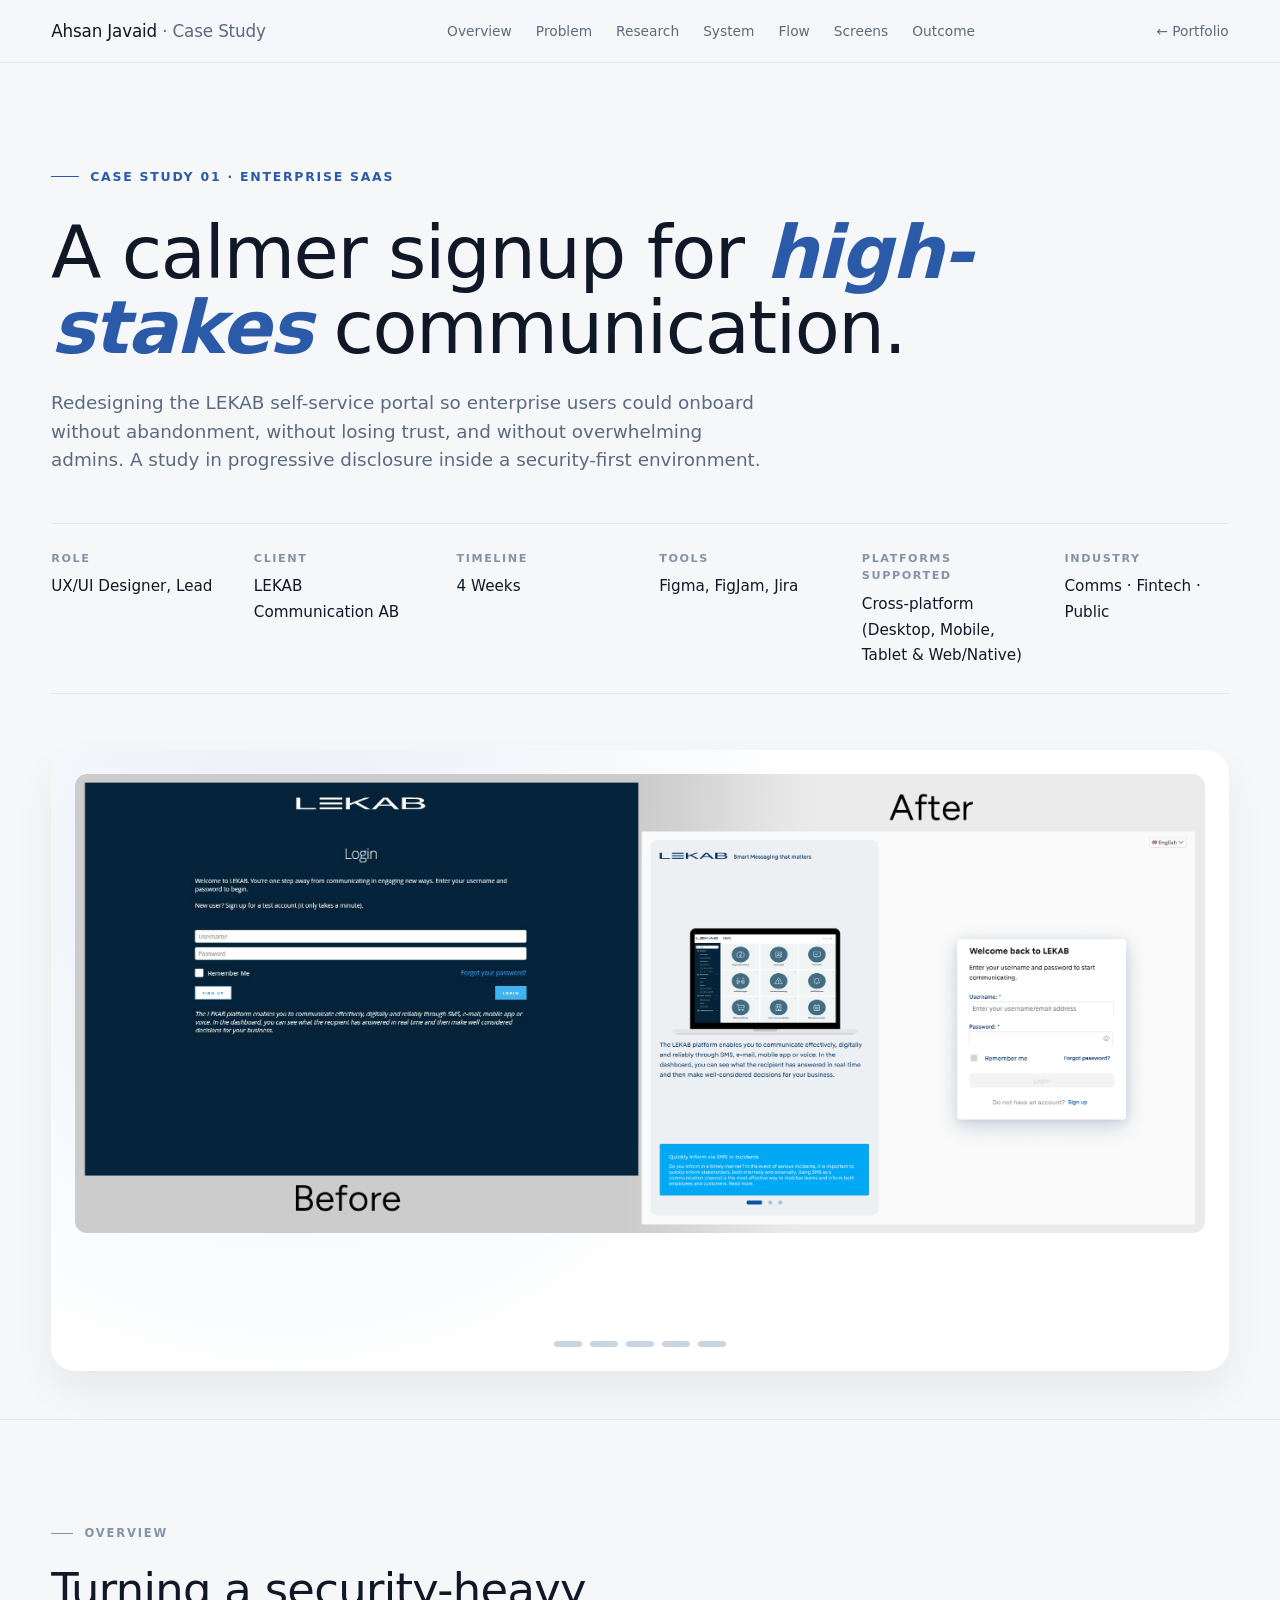
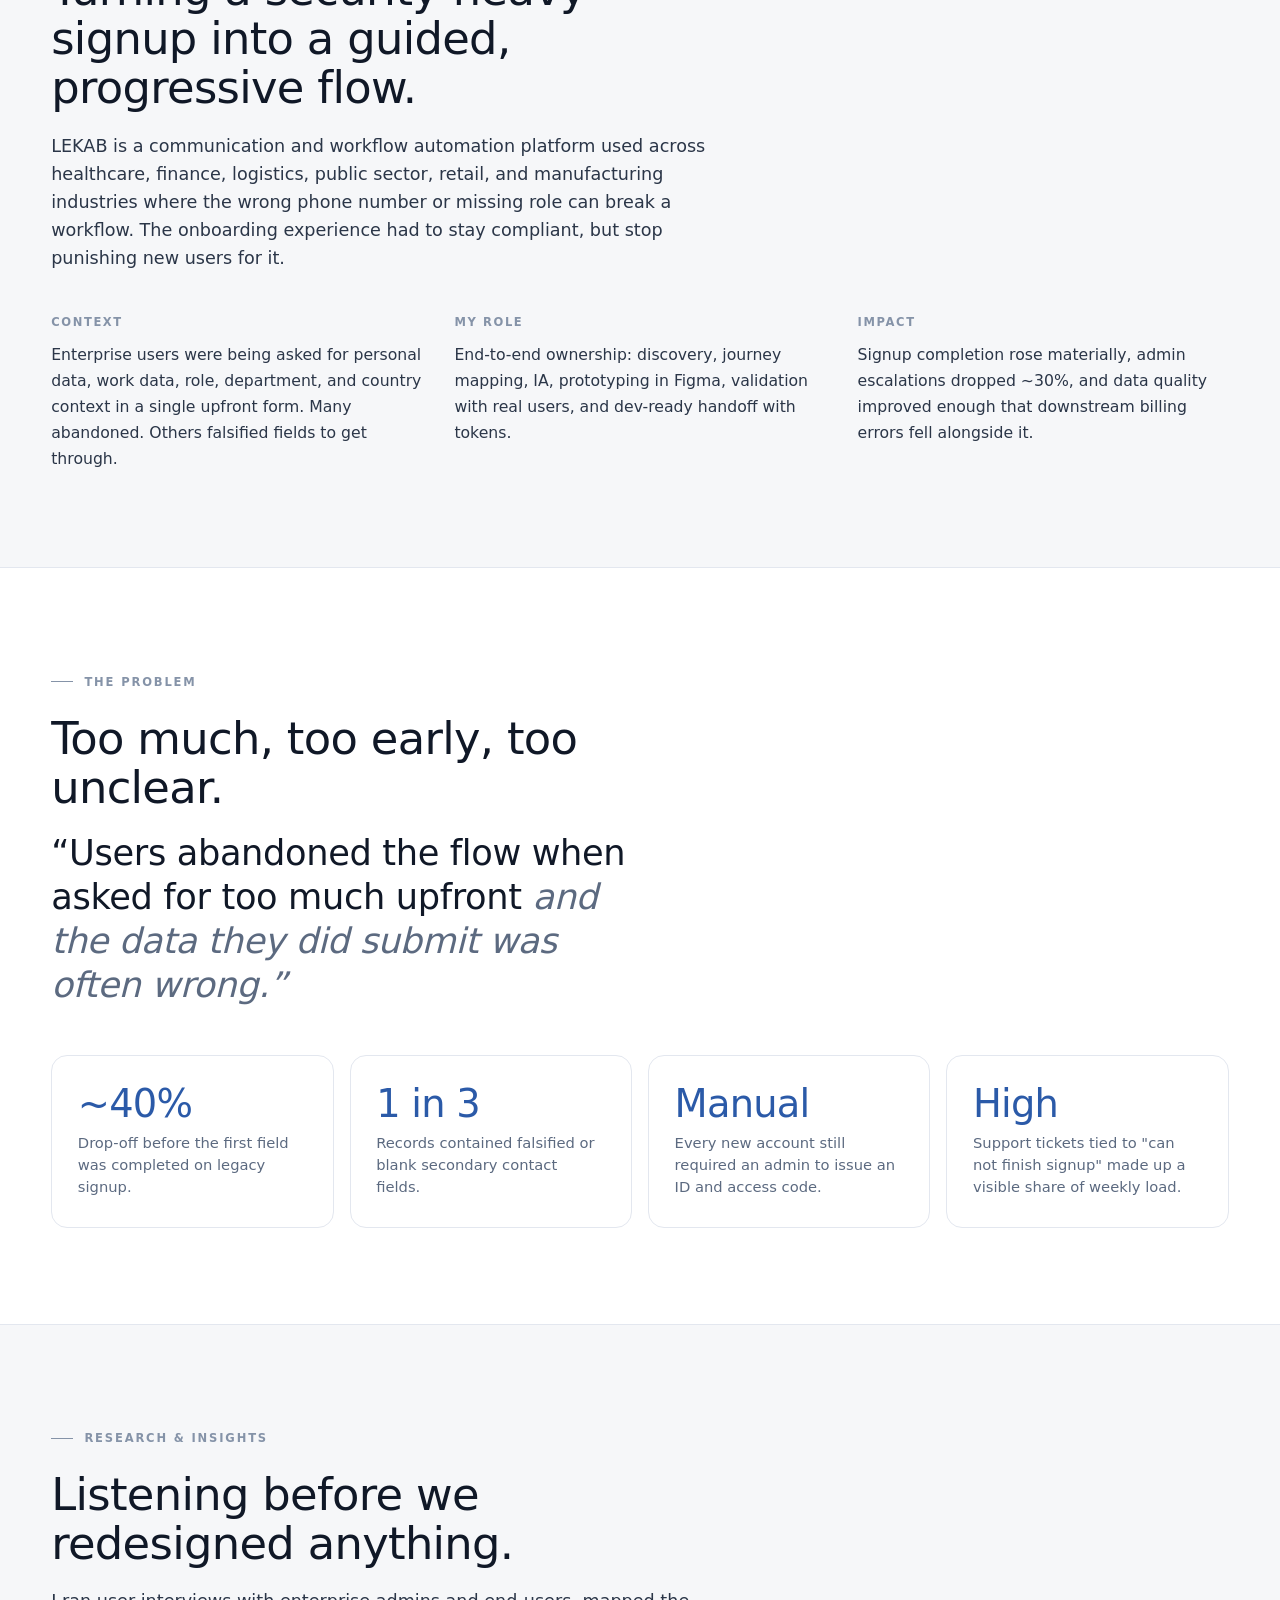
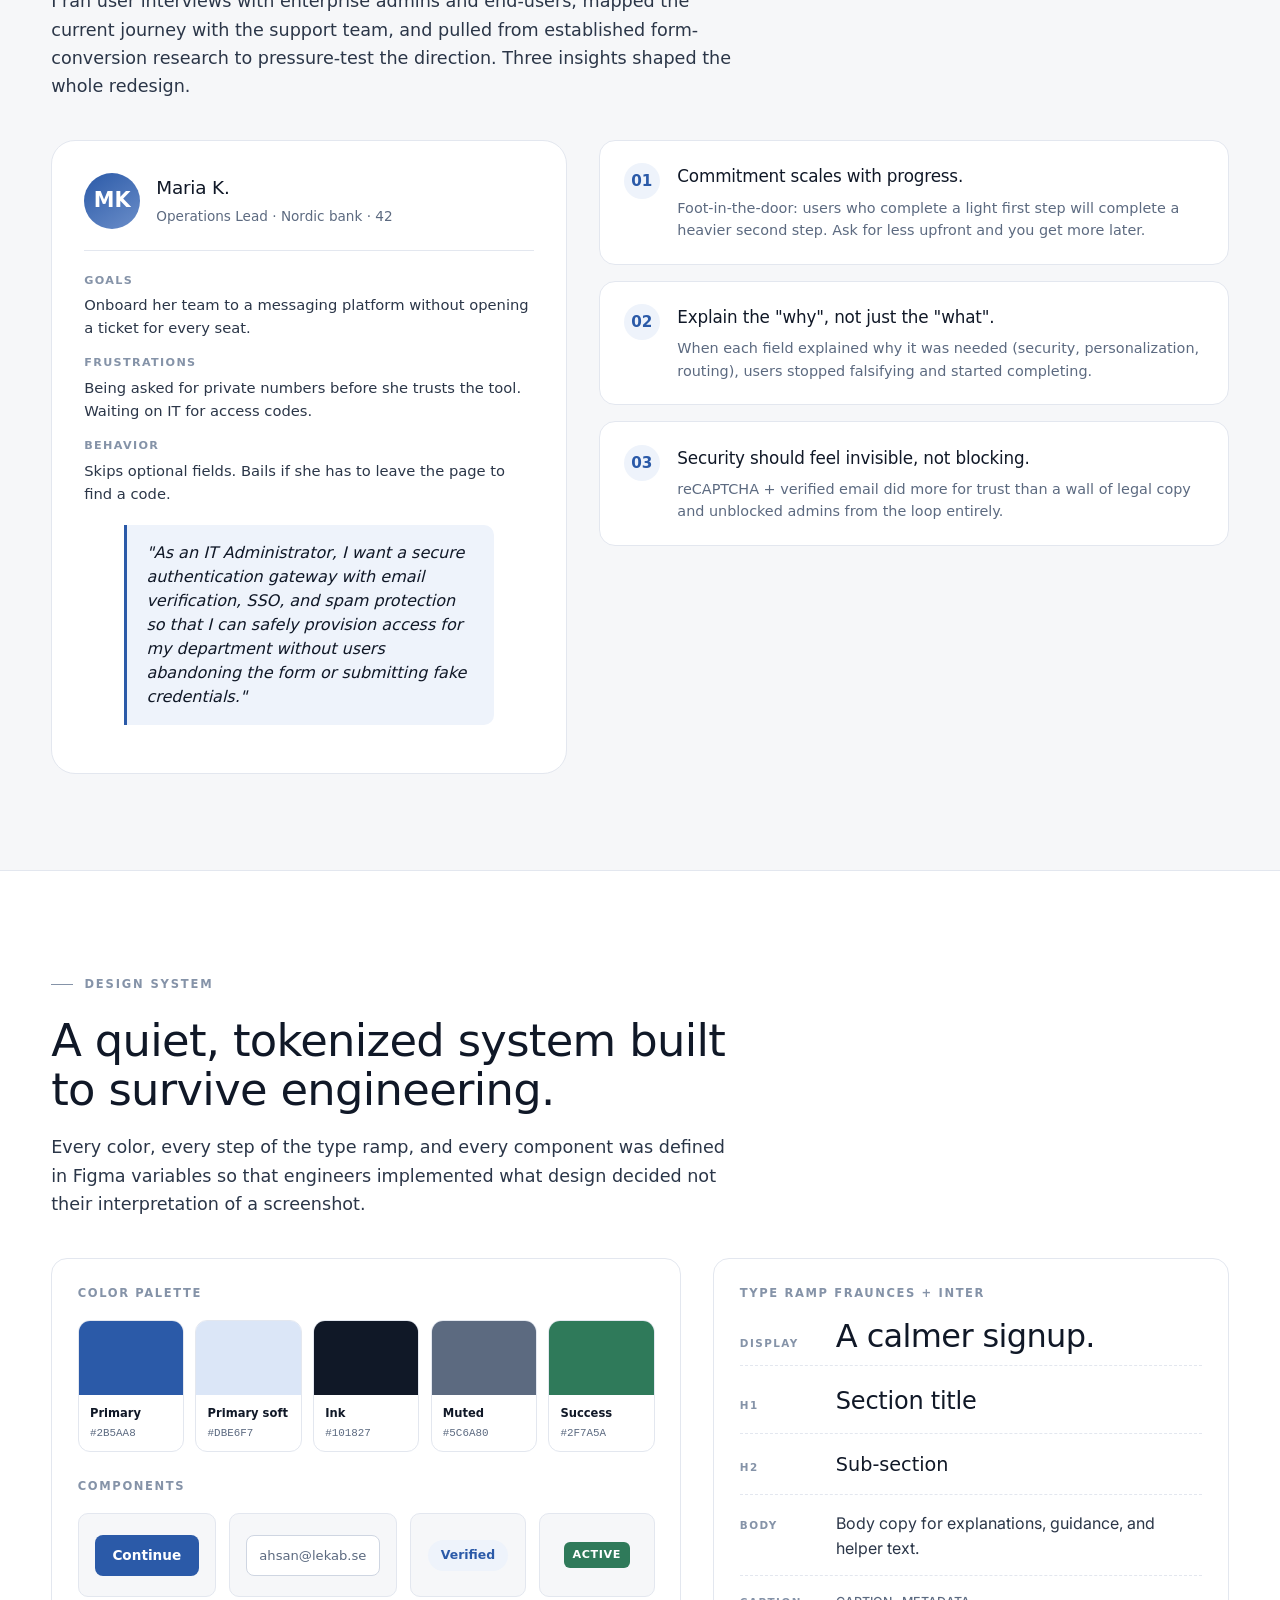
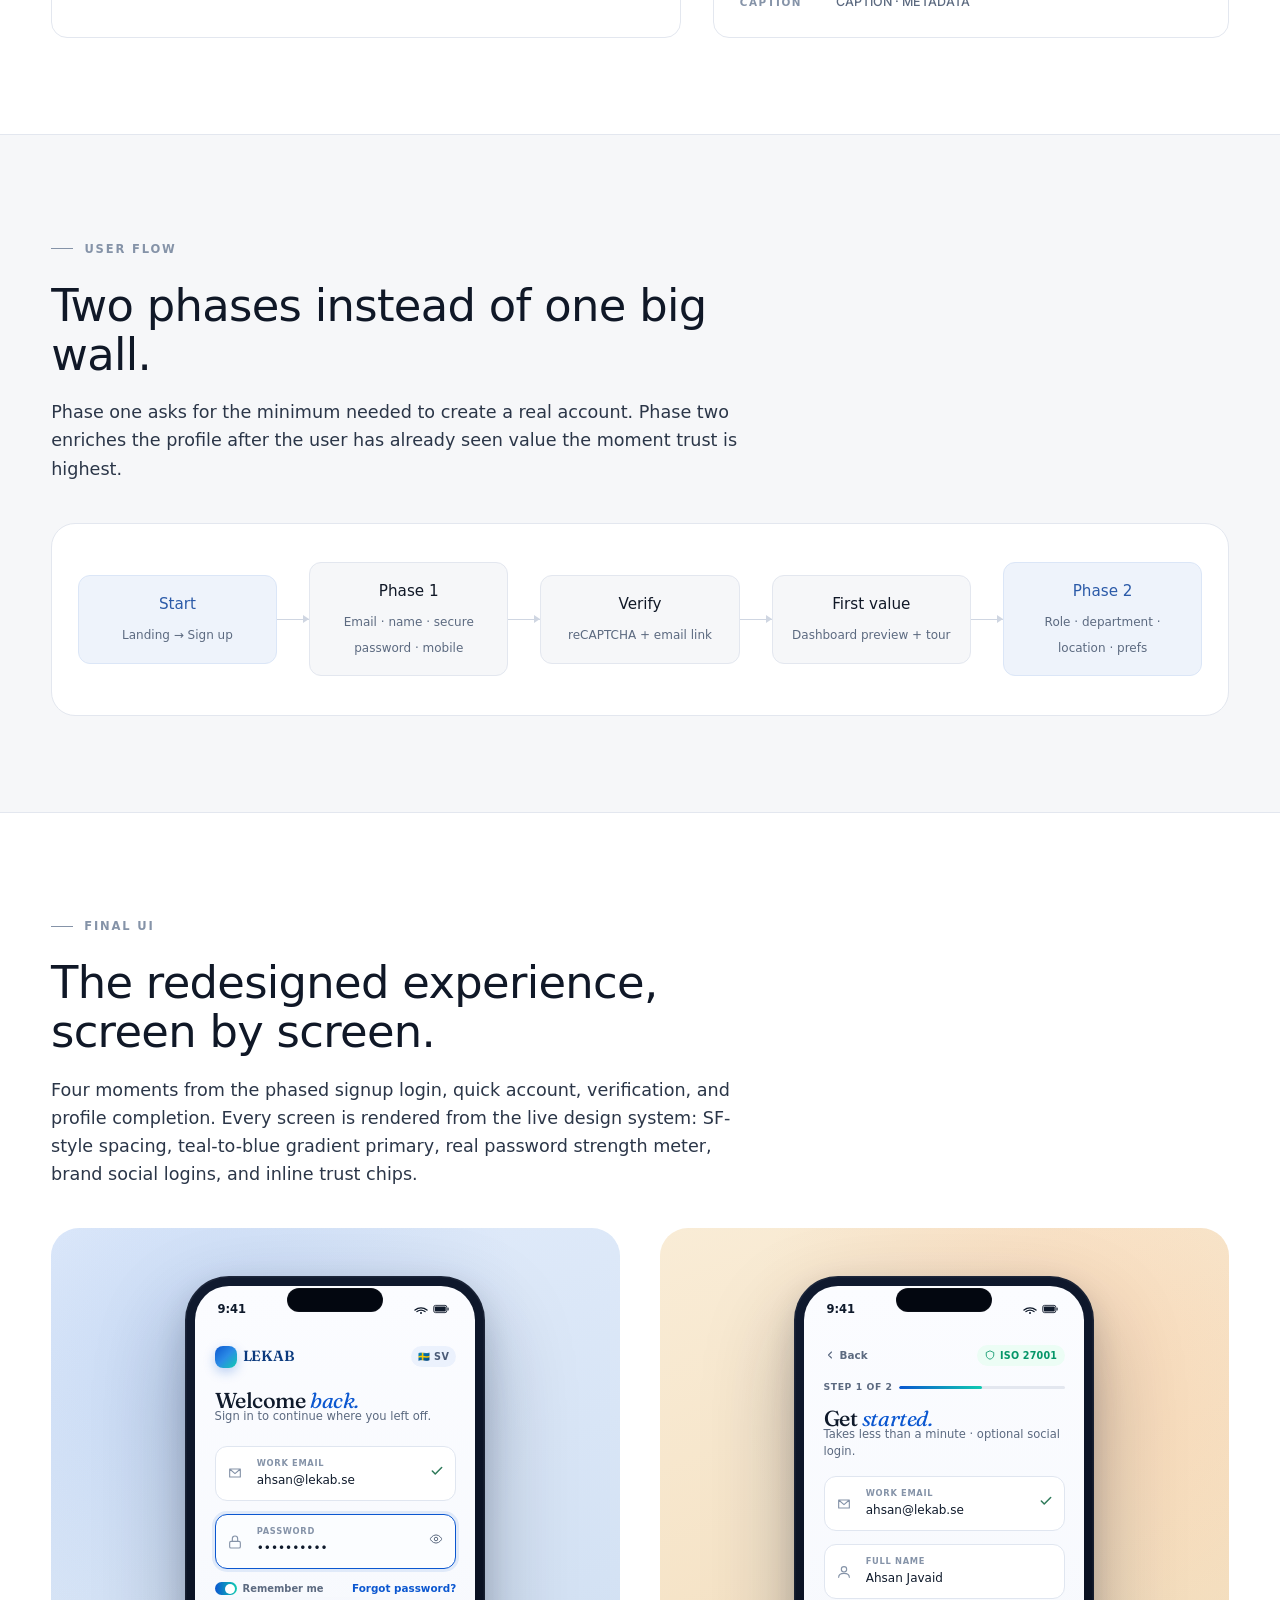
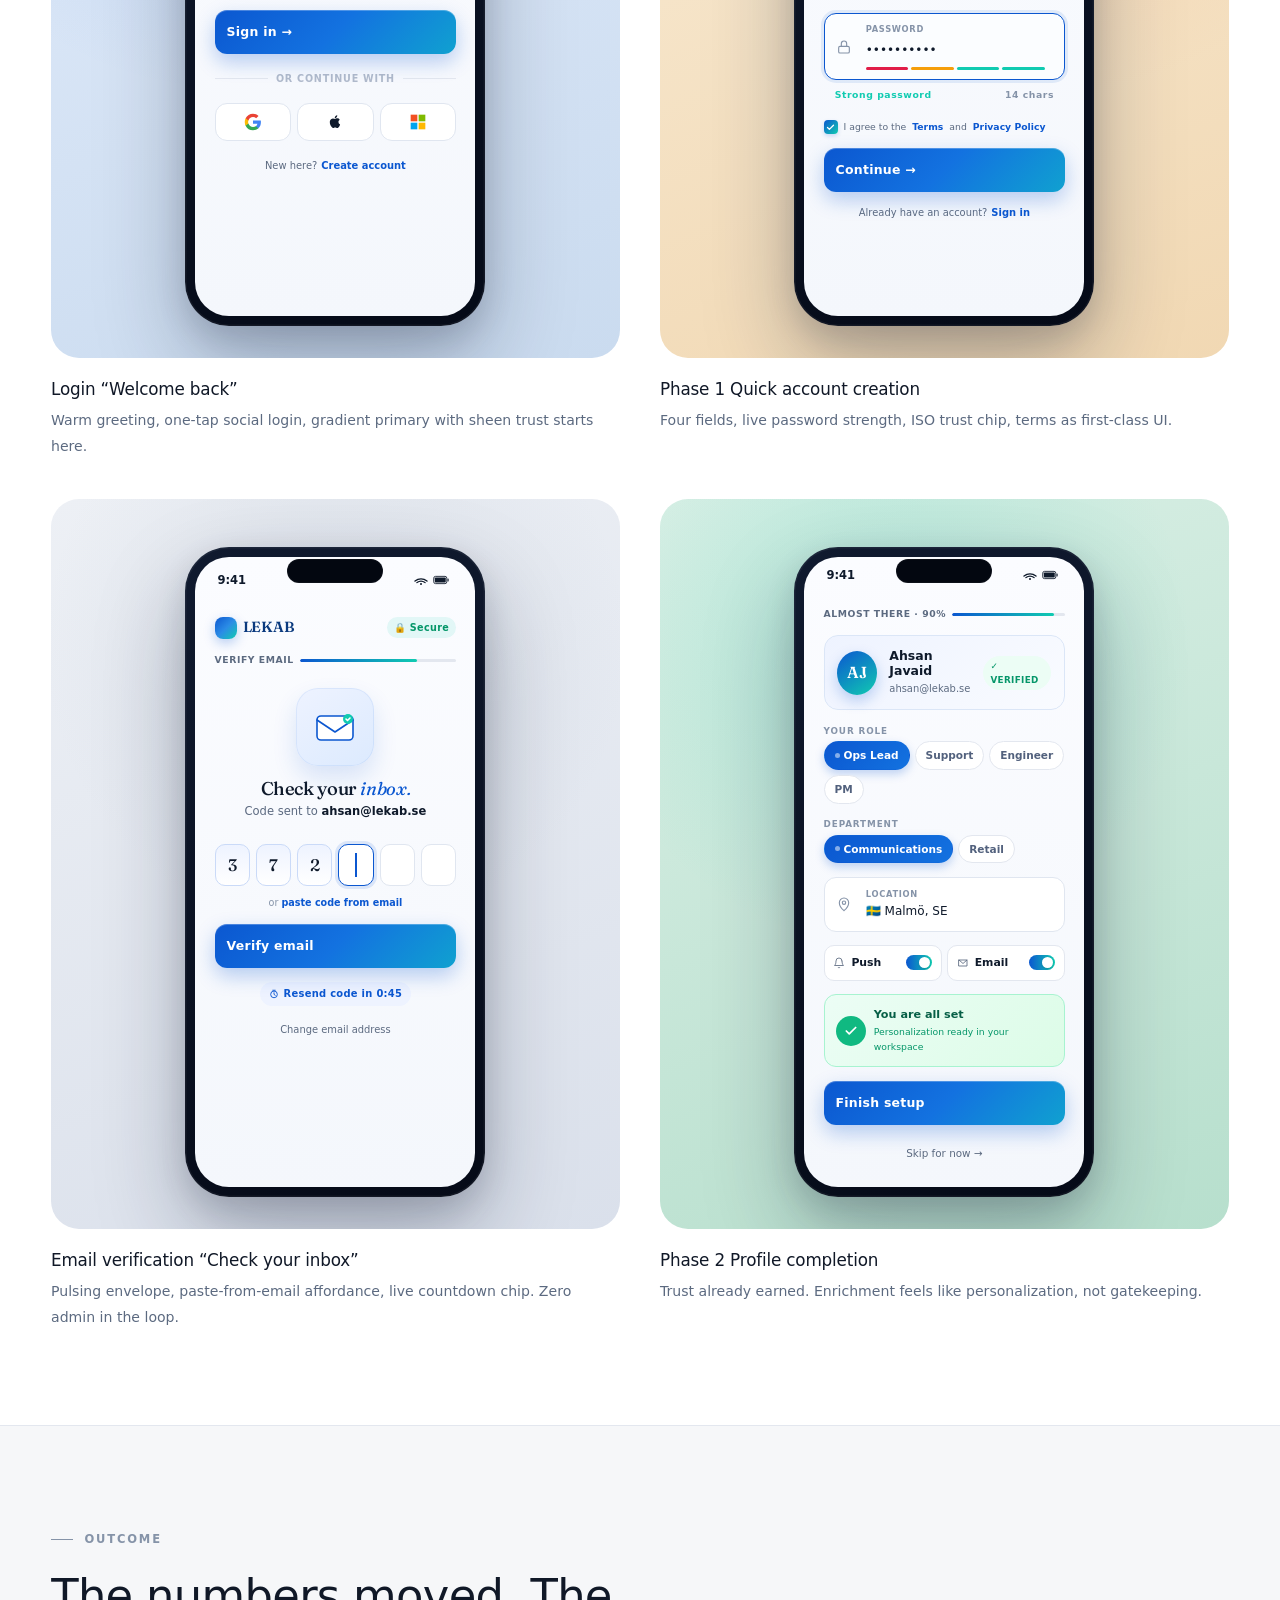
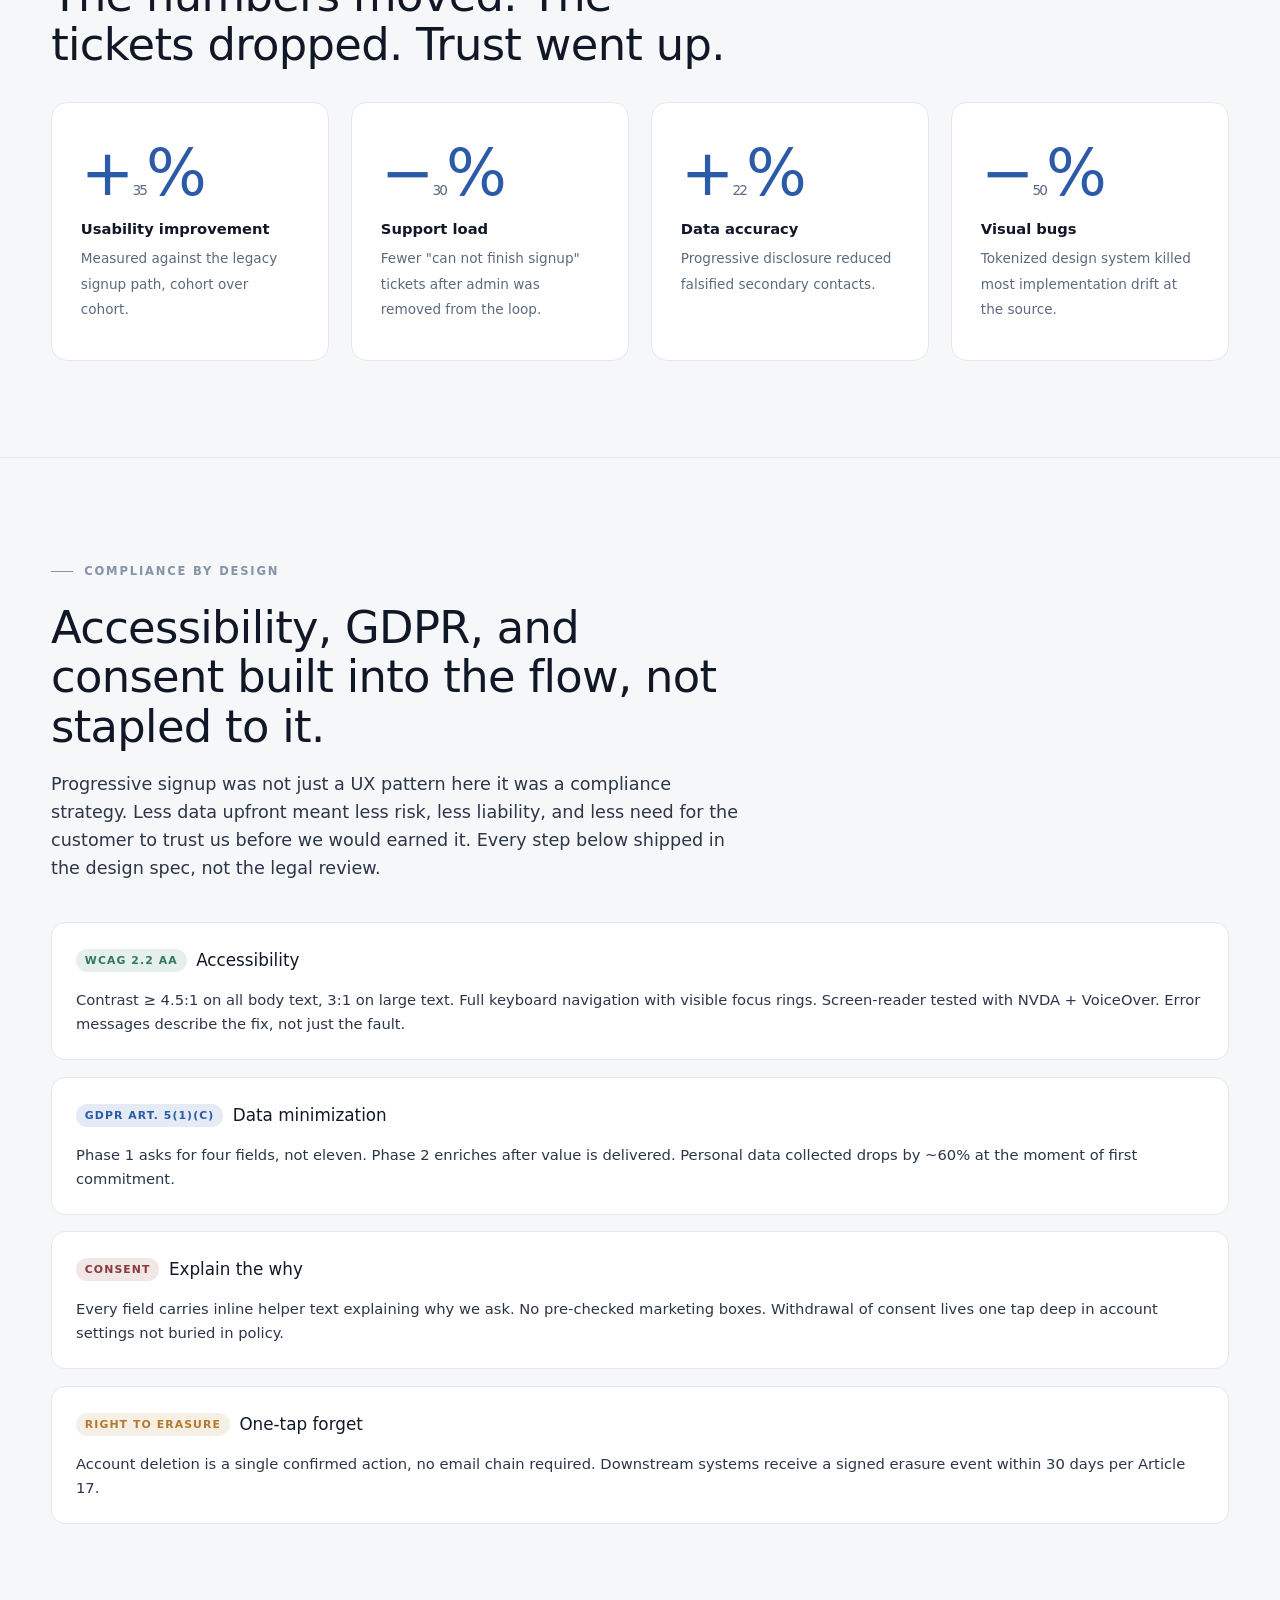
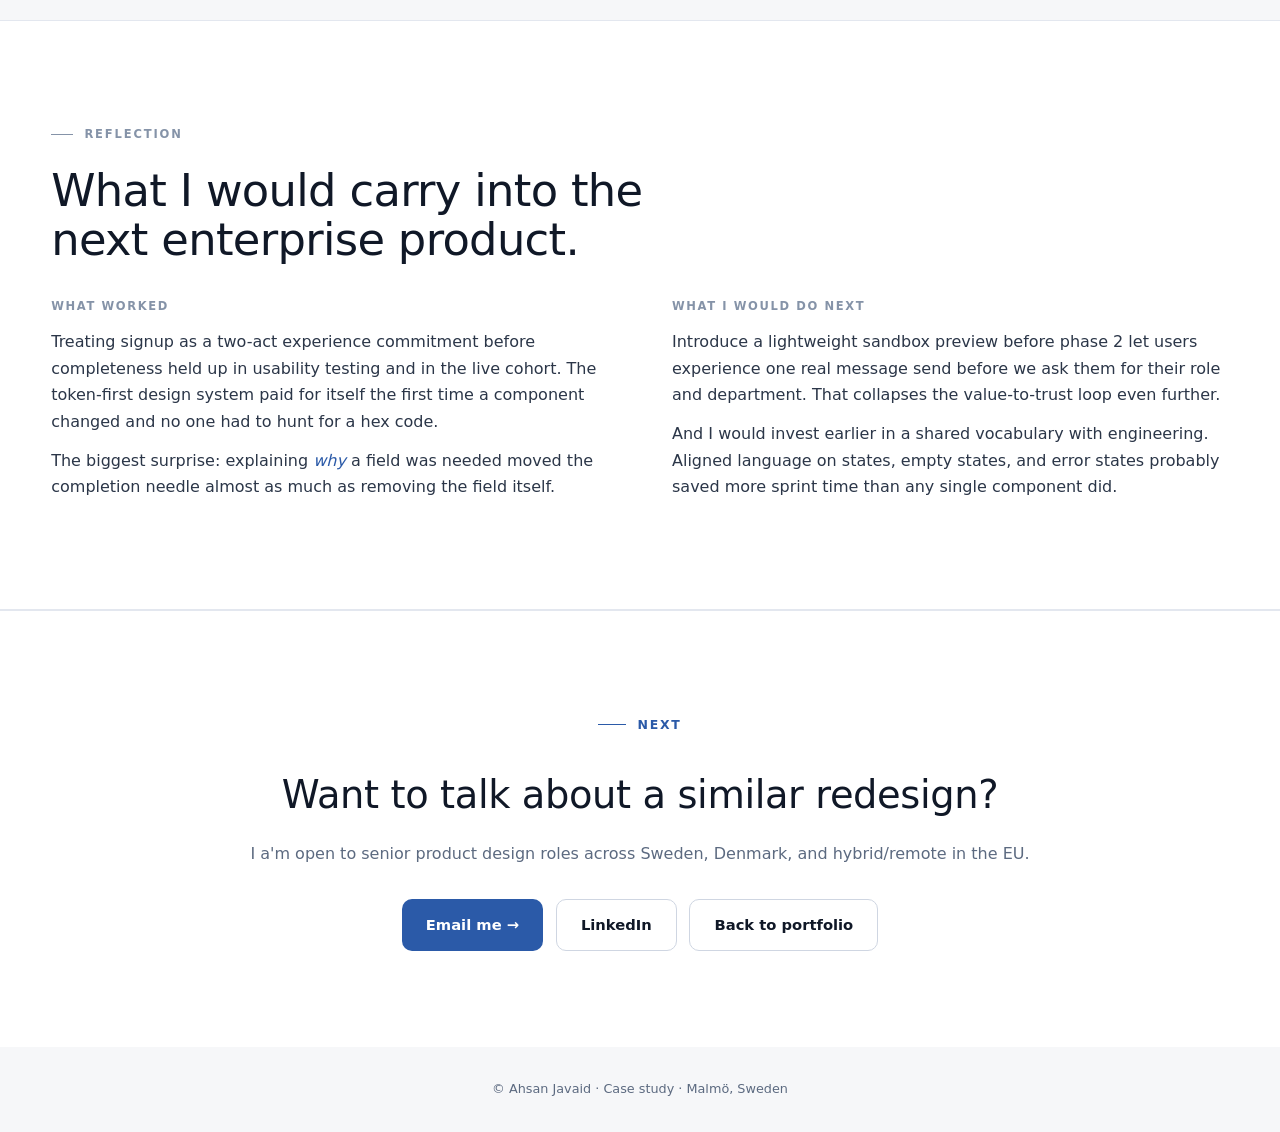
==== case-study-lekab.html @ 42ec9585 "Update case-study-lekab.html" ====
<!DOCTYPE html>
<html lang="en">
<head>
  <meta charset="UTF-8" />
  <meta name="viewport" content="width=device-width, initial-scale=1.0" />
  <title>LEKAB A calmer signup for high-stakes communication | Ahsan Javaid</title>
  <meta name="description" content="UX/UI case study: redesigning the LEKAB self-service portal signup for accuracy, trust, and reduced abandonment." />
  <link rel="preconnect" href="https://fonts.googleapis.com" />
  <link rel="preconnect" href="https://fonts.gstatic.com" crossorigin />
  <link href="https://fonts.googleapis.com/css2?family=Fraunces:opsz,wght@9..144,400;9..144,500;9..144,600;9..144,700&family=Inter:wght@400;500;600;700&display=swap" rel="stylesheet" />
  <link rel="stylesheet" href="case-study.css" />
  <link rel="stylesheet" href="enhancements.css" />
  <style>
    /* ========================================================================
       LEKAB case study · Beauty-mockup design system
       Rich in-phone UI components used only by the "Final UI" section.
       ======================================================================== */

    /* Enlarge the phone frame for these premium screens */
    .screens-grid .phone {
      width: 300px;
      aspect-ratio: 9 / 19.5;
      background: linear-gradient(160deg, #101a2f, #050a17);
      border-radius: 44px;
      padding: 10px;
      box-shadow:
        0 40px 90px rgba(11, 21, 45, 0.28),
        0 12px 30px rgba(11, 21, 45, 0.14),
        inset 0 0 0 1.5px rgba(255,255,255,0.05);
    }
    .screens-grid .phone::before {
      content: "";
      position: absolute; top: 12px; left: 50%; transform: translateX(-50%);
      width: 96px; height: 24px; background: #030710; border-radius: 14px;
      z-index: 2;
      box-shadow: inset 0 0 0 1px rgba(255,255,255,0.04);
    }
    .screens-grid .phone-screen {
      border-radius: 34px;
      background: linear-gradient(180deg, #fbfcff 0%, #f4f7fc 100%);
      display: flex; flex-direction: column;
      overflow: hidden;
    }
    .screens-grid .status-bar {
      height: 46px;
      padding: 0 26px 0 22px;
      font-size: 0.72rem;
      font-weight: 700;
      color: #0f1a2b;
    }
    .screens-grid .status-bar .rside {
      display: inline-flex; align-items: center; gap: 5px;
      font-size: 0.68rem;
    }
    .rside svg { display: block; }

    /* Body layout */
    .mock {
      padding: 0.8rem 1.2rem 1.2rem;
      flex: 1;
      display: flex; flex-direction: column;
      gap: 0.85rem;
    }
    .mock .top-brand {
      display: flex; align-items: center; justify-content: space-between;
    }
    .mock .logo {
      font-family: "Fraunces", serif;
      font-weight: 600;
      font-size: 0.92rem;
      letter-spacing: -0.01em;
      color: #0b3a7e;
      display: inline-flex; align-items: center; gap: 6px;
    }
    .mock .logo::before {
      content: "";
      width: 22px; height: 22px;
      border-radius: 8px;
      background: linear-gradient(135deg, #0b57d0 0%, #2b8ce6 50%, #10cbb1 100%);
      box-shadow: 0 4px 12px rgba(11, 87, 208, 0.28);
    }
    .mock .lang-chip {
      font-size: 0.6rem;
      color: #4a5a76;
      padding: 3px 7px;
      border-radius: 999px;
      background: rgba(11, 87, 208, 0.06);
      font-weight: 600;
      letter-spacing: 0.04em;
    }

    /* Greeting */
    .mock .greeting {
      font-family: "Fraunces", serif;
      font-weight: 500;
      font-size: 1.35rem;
      letter-spacing: -0.02em;
      line-height: 1.05;
      color: #0f1a2b;
    }
    .mock .greeting em { font-style: italic; color: #0b57d0; font-weight: 400; }
    .mock .subtitle {
      font-size: 0.72rem;
      color: #5c6a80;
      line-height: 1.45;
      margin: -0.3rem 0 0.2rem;
    }

    /* Step progress */
    .mock .stepbar {
      display: flex; align-items: center; gap: 6px;
      font-size: 0.58rem;
      color: #5c6a80;
      letter-spacing: 0.06em;
      text-transform: uppercase;
      font-weight: 600;
    }
    .stepbar .track { flex: 1; height: 3px; border-radius: 2px; background: #e3e7ef; position: relative; overflow: hidden; }
    .stepbar .track i { position: absolute; inset: 0; background: linear-gradient(90deg, #0b57d0, #10cbb1); border-radius: 2px; }

    /* Field */
    .mock .in {
      background: #ffffff;
      border: 1.4px solid #e0e6f0;
      border-radius: 12px;
      padding: 0.6rem 0.7rem;
      display: grid;
      grid-template-columns: 22px 1fr auto;
      gap: 8px;
      align-items: center;
      transition: all 0.2s ease;
    }
    .mock .in.active {
      border-color: #0b57d0;
      box-shadow: 0 0 0 3px rgba(11, 87, 208, 0.10);
      background: #fbfdff;
    }
    .mock .in .icn { color: #8593a8; display: flex; align-items: center; }
    .mock .in .val { display: flex; flex-direction: column; gap: 1px; overflow: hidden; }
    .mock .in .val b { font-size: 0.52rem; color: #8593a8; text-transform: uppercase; letter-spacing: 0.08em; font-weight: 700; }
    .mock .in .val span { font-size: 0.75rem; color: #0f1a2b; font-weight: 500; overflow: hidden; text-overflow: ellipsis; white-space: nowrap; }
    .mock .in .val span.empty { color: #b0bacb; font-weight: 400; }
    .mock .in .end { color: #5c6a80; font-size: 0.65rem; }
    .mock .in .end.ok { color: #2f7a5a; }

    /* Password strength meter */
    .mock .strength {
      display: grid; grid-template-columns: repeat(4, 1fr); gap: 3px;
      margin-top: 4px;
    }
    .strength i { height: 3px; border-radius: 2px; background: #e3e7ef; }
    .strength i.w { background: #e11d48; }
    .strength i.m { background: #f59e0b; }
    .strength i.g { background: #10cbb1; }
    .mock .strength-label {
      font-size: 0.58rem;
      color: #10cbb1;
      font-weight: 700;
      letter-spacing: 0.06em;
      margin-top: 3px;
      display: flex; justify-content: space-between;
    }

    /* Buttons */
    .mock .cta {
      background: linear-gradient(135deg, #0b57d0 0%, #1372e0 50%, #10a1d0 100%);
      color: #fff;
      border-radius: 12px;
      padding: 0.75rem;
      text-align: center;
      font-size: 0.78rem;
      font-weight: 600;
      letter-spacing: 0.02em;
      box-shadow:
        0 8px 20px rgba(11, 87, 208, 0.28),
        inset 0 1px 0 rgba(255,255,255,0.25);
      position: relative;
      overflow: hidden;
    }
    .mock .cta::after {
      content: "";
      position: absolute; top: 0; left: -30%;
      width: 30%; height: 100%;
      background: linear-gradient(90deg, transparent, rgba(255,255,255,0.35), transparent);
      transform: skewX(-20deg);
      animation: sheen 3.5s ease-in-out infinite;
    }
    @keyframes sheen {
      0%, 60%, 100% { left: -30%; }
      80% { left: 130%; }
    }
    @media (prefers-reduced-motion: reduce) {
      .mock .cta::after { animation: none; display: none; }
    }
    .mock .ghost {
      text-align: center;
      color: #0b57d0;
      font-size: 0.72rem;
      font-weight: 600;
      padding: 0.4rem 0;
    }
    .mock .divider {
      display: flex; align-items: center; gap: 8px;
      color: #b0bacb;
      font-size: 0.6rem;
      letter-spacing: 0.08em;
      font-weight: 600;
      text-transform: uppercase;
      margin: 0.2rem 0;
    }
    .divider::before, .divider::after {
      content: ""; flex: 1; height: 1px; background: #e3e7ef;
    }

    /* Social login row */
    .socials { display: grid; grid-template-columns: repeat(3, 1fr); gap: 6px; }
    .soc {
      background: #ffffff;
      border: 1.4px solid #e0e6f0;
      border-radius: 12px;
      padding: 0.55rem 0;
      display: flex; align-items: center; justify-content: center;
      transition: all 0.2s ease;
    }
    .soc svg { display: block; }

    /* Trust chip */
    .trust {
      display: inline-flex; align-items: center; gap: 5px;
      background: #ecfdf5;
      color: #059669;
      padding: 3px 8px;
      border-radius: 999px;
      font-size: 0.6rem;
      font-weight: 700;
      letter-spacing: 0.02em;
      width: fit-content;
    }
    .trust svg { color: #059669; }

    /* OTP boxes */
    .otp { display: grid; grid-template-columns: repeat(6, 1fr); gap: 6px; }
    .otp .box {
      aspect-ratio: 1 / 1.2;
      background: #ffffff;
      border: 1.4px solid #e0e6f0;
      border-radius: 10px;
      display: flex; align-items: center; justify-content: center;
      font-family: "Fraunces", serif;
      font-weight: 500;
      font-size: 1.05rem;
      color: #0f1a2b;
    }
    .otp .box.filled { background: linear-gradient(180deg, #eef3ff, #ffffff); border-color: #cadaf8; }
    .otp .box.active {
      border-color: #0b57d0;
      box-shadow: 0 0 0 3px rgba(11, 87, 208, 0.12);
      background: #ffffff;
    }
    .otp .box.active::after {
      content: "";
      width: 1.5px; height: 60%;
      background: #0b57d0;
      animation: blink 0.9s step-end infinite;
      display: block;
    }
    @keyframes blink { 50% { opacity: 0; } }

    /* Envelope hero (for verify screen) */
    .envelope-hero {
      display: flex; flex-direction: column; align-items: center; gap: 8px;
      padding: 0.4rem 0 0.2rem;
    }
    .envelope-box {
      width: 78px; height: 78px;
      border-radius: 22px;
      background: linear-gradient(145deg, #eef3ff, #dceafe);
      display: flex; align-items: center; justify-content: center;
      box-shadow: 0 12px 24px rgba(11, 87, 208, 0.14), inset 0 0 0 1px rgba(11, 87, 208, 0.08);
      position: relative;
    }
    .envelope-box::before {
      content: "";
      position: absolute; inset: -6px;
      border-radius: 26px;
      border: 1px solid rgba(11, 87, 208, 0.2);
      opacity: 0;
      animation: env-pulse 2.6s ease-out infinite;
    }
    @keyframes env-pulse {
      0% { opacity: 0.6; transform: scale(1); }
      100% { opacity: 0; transform: scale(1.22); }
    }
    @media (prefers-reduced-motion: reduce) {
      .envelope-box::before { animation: none; display: none; }
    }

    /* Countdown resend chip */
    .countdown {
      display: inline-flex; align-items: center; gap: 5px;
      background: #eef3ff;
      color: #0b57d0;
      padding: 4px 9px;
      border-radius: 999px;
      font-size: 0.62rem;
      font-weight: 700;
      letter-spacing: 0.03em;
      font-variant-numeric: tabular-nums;
      width: fit-content;
      margin: 0 auto;
    }

    /* Avatar block (profile) */
    .avatar-block {
      display: flex; align-items: center; gap: 12px;
      padding: 0.8rem;
      background: linear-gradient(135deg, #eef3ff, #f9fbff);
      border-radius: 14px;
      border: 1px solid #dbe6f7;
    }
    .avatar-lg {
      width: 44px; height: 44px;
      border-radius: 50%;
      background: linear-gradient(145deg, #0b57d0, #10cbb1);
      display: flex; align-items: center; justify-content: center;
      color: #fff;
      font-family: "Fraunces", serif;
      font-weight: 600;
      font-size: 1rem;
      box-shadow: 0 6px 14px rgba(11, 87, 208, 0.25);
    }
    .avatar-block .name { font-size: 0.78rem; font-weight: 600; color: #0f1a2b; line-height: 1.2; }
    .avatar-block .email { font-size: 0.62rem; color: #5c6a80; margin-top: 2px; }
    .avatar-block .badge {
      margin-left: auto;
      background: #ecfdf5;
      color: #059669;
      font-size: 0.55rem;
      padding: 3px 7px;
      border-radius: 999px;
      font-weight: 700;
      letter-spacing: 0.04em;
    }

    /* Pill selectors */
    .pill-row { display: flex; flex-wrap: wrap; gap: 5px; }
    .pill {
      background: #ffffff;
      border: 1.4px solid #e3e7ef;
      color: #52617d;
      font-size: 0.66rem;
      font-weight: 600;
      padding: 5px 10px;
      border-radius: 999px;
      display: inline-flex; align-items: center; gap: 4px;
    }
    .pill.on {
      background: linear-gradient(135deg, #0b57d0, #1372e0);
      color: #fff;
      border-color: transparent;
      box-shadow: 0 4px 10px rgba(11, 87, 208, 0.25);
    }
    .pill .dot { width: 5px; height: 5px; border-radius: 50%; background: currentColor; opacity: 0.5; }

    /* Section label inside mockup */
    .field-label {
      font-size: 0.55rem;
      color: #8593a8;
      text-transform: uppercase;
      letter-spacing: 0.1em;
      font-weight: 700;
      margin-bottom: -2px;
    }

    /* Toggle switch */
    .toggle-row {
      display: flex; align-items: center; justify-content: space-between;
      padding: 0.5rem 0.55rem;
      background: #ffffff;
      border: 1.4px solid #e3e7ef;
      border-radius: 10px;
    }
    .toggle-row .lbl { font-size: 0.68rem; color: #0f1a2b; font-weight: 600; display: flex; align-items: center; gap: 6px; }
    .toggle-row .lbl svg { color: #5c6a80; }
    .toggle-row .lbl .hint { font-size: 0.55rem; color: #8593a8; font-weight: 500; margin-left: 4px; }
    .switch {
      width: 26px; height: 15px;
      border-radius: 999px;
      background: #cfd6e2;
      position: relative;
      transition: background 0.2s;
    }
    .switch::after {
      content: "";
      position: absolute;
      top: 2px; left: 2px;
      width: 11px; height: 11px;
      background: #fff;
      border-radius: 50%;
      transition: transform 0.2s;
      box-shadow: 0 1px 2px rgba(0,0,0,0.15);
    }
    .switch.on { background: linear-gradient(90deg, #0b57d0, #10cbb1); }
    .switch.on::after { transform: translateX(11px); }

    /* Success preview banner */
    .success-preview {
      background: linear-gradient(135deg, #ecfdf5, #dcfce7);
      border: 1px solid #a7f3d0;
      border-radius: 12px;
      padding: 0.7rem;
      display: flex; align-items: center; gap: 8px;
    }
    .success-preview .emo {
      width: 30px; height: 30px;
      background: #10b981;
      color: #fff;
      border-radius: 50%;
      display: flex; align-items: center; justify-content: center;
      flex-shrink: 0;
    }
    .success-preview .t { font-size: 0.7rem; font-weight: 700; color: #065f46; }
    .success-preview .s { font-size: 0.58rem; color: #059669; margin-top: 1px; }

    /* Compact terms line */
    .terms-line {
      display: flex; align-items: center; gap: 6px;
      font-size: 0.58rem; color: #5c6a80; line-height: 1.4;
    }
    .terms-line .cbox {
      width: 14px; height: 14px; border-radius: 4px;
      background: linear-gradient(135deg, #0b57d0, #10cbb1);
      display: flex; align-items: center; justify-content: center;
      flex-shrink: 0;
      box-shadow: 0 2px 4px rgba(11, 87, 208, 0.2);
    }
    .terms-line a { color: #0b57d0; font-weight: 600; text-decoration: none; }

    /* Alter stage backgrounds for the new screens (softer, richer) */
    .screens-grid .screen-stage {
      min-height: 460px;
      padding: 3rem 1.5rem 2rem;
      border-radius: 28px;
    }
    .screens-grid .screen-stage.cool {
      background:
        radial-gradient(circle at 30% 20%, rgba(11, 87, 208, 0.12), transparent 45%),
        linear-gradient(160deg, #e2ecfb 0%, #cadbef 100%);
    }
    .screens-grid .screen-stage.warm {
      background:
        radial-gradient(circle at 70% 20%, rgba(255, 155, 100, 0.18), transparent 45%),
        linear-gradient(160deg, #f9ecd6 0%, #f1d8b3 100%);
    }
    .screens-grid .screen-stage.soft {
      background:
        radial-gradient(circle at 50% 20%, rgba(148, 163, 184, 0.18), transparent 45%),
        linear-gradient(160deg, #edf0f5 0%, #dae0eb 100%);
    }
    .screens-grid .screen-stage.mint {
      background:
        radial-gradient(circle at 40% 20%, rgba(16, 203, 177, 0.18), transparent 45%),
        linear-gradient(160deg, #d9efe5 0%, #b7dfcd 100%);
    }

    /* Mobile shrink for premium screens */
    @media (max-width: 720px) {
      .screens-grid .phone { width: 260px; }
      .screens-grid .screen-stage { min-height: unset; padding: 2rem 1rem 1.5rem; border-radius: 24px; }
    }
    @media (max-width: 480px) {
      .screens-grid .phone { width: 230px; padding: 8px; border-radius: 36px; }
      .screens-grid .phone-screen { border-radius: 28px; }
      .screens-grid .screen-stage { padding: 1.6rem 0.8rem 1.4rem; border-radius: 20px; }
    }

    /* ========================================================================
       Hero visual · beauty mockups (phone + rich admin desktop)
       ======================================================================== */

    /* Extend beauty-phone styles to the hero phone */
    .hero-stage .phone {
      width: 280px;
      aspect-ratio: 9 / 19.5;
      background: linear-gradient(160deg, #101a2f, #050a17);
      border-radius: 42px;
      padding: 10px;
      box-shadow:
        0 40px 90px rgba(11, 21, 45, 0.28),
        0 12px 30px rgba(11, 21, 45, 0.14),
        inset 0 0 0 1.5px rgba(255,255,255,0.05);
    }
    .hero-stage .phone::before {
      content: "";
      position: absolute; top: 12px; left: 50%; transform: translateX(-50%);
      width: 90px; height: 22px; background: #030710; border-radius: 13px;
      z-index: 2;
      box-shadow: inset 0 0 0 1px rgba(255,255,255,0.04);
    }
    .hero-stage .phone-screen {
      border-radius: 33px;
      background: linear-gradient(180deg, #fbfcff, #f4f7fc);
    }
    .hero-stage .status-bar {
      height: 42px;
      padding: 0 24px 0 20px;
      font-weight: 700;
      font-size: 0.72rem;
      color: #0f1a2b;
    }
    .hero-stage .rside { display: inline-flex; align-items: center; gap: 5px; }

    /* Rich admin desktop */
    .hero-stage .desktop {
      width: 100%;
      max-width: 700px;
      background: linear-gradient(160deg, #0f1a2b, #050a17);
      border-radius: 14px 14px 0 0;
      padding: 8px 8px 0;
      box-shadow:
        0 50px 90px rgba(11, 21, 45, 0.28),
        0 12px 30px rgba(11, 21, 45, 0.14),
        inset 0 0 0 1.5px rgba(255,255,255,0.04);
      position: relative;
    }
    .hero-stage .desktop-bar {
      display: flex; align-items: center; gap: 6px;
      padding: 6px 10px 10px;
    }
    .hero-stage .desktop-bar i {
      width: 11px; height: 11px; border-radius: 50%;
      background: #2a3854;
    }
    .hero-stage .desktop-bar i:nth-child(1) { background: #ff5f57; }
    .hero-stage .desktop-bar i:nth-child(2) { background: #febc2e; }
    .hero-stage .desktop-bar i:nth-child(3) { background: #28c840; }
    .hero-stage .desktop-bar .url {
      margin-left: 10px;
      flex: 1;
      background: rgba(255,255,255,0.06);
      border-radius: 6px;
      padding: 4px 10px;
      font-family: "Inter", monospace;
      font-size: 0.68rem;
      color: rgba(255,255,255,0.55);
      display: flex; align-items: center; gap: 6px;
    }
    .hero-stage .desktop-screen {
      background: linear-gradient(180deg, #ffffff, #f6f8fc);
      border-radius: 6px 6px 0 0;
      aspect-ratio: 16 / 10.2;
      overflow: hidden;
      display: grid;
      grid-template-columns: 176px 1fr;
    }

    /* Sidebar (rich) */
    .side-rich {
      background: linear-gradient(180deg, #f9fafc, #f0f3f8);
      padding: 14px 12px;
      border-right: 1px solid #e6ebf3;
      display: flex; flex-direction: column;
      gap: 3px;
    }
    .side-rich .brand-row {
      display: flex; align-items: center; gap: 7px;
      padding-bottom: 12px;
      margin-bottom: 8px;
      border-bottom: 1px solid #e6ebf3;
    }
    .side-rich .logo-mark {
      width: 22px; height: 22px; border-radius: 7px;
      background: linear-gradient(135deg, #0b57d0 0%, #2b8ce6 50%, #10cbb1 100%);
      box-shadow: 0 3px 10px rgba(11, 87, 208, 0.28);
    }
    .side-rich .brand-name {
      font-family: "Fraunces", serif;
      font-weight: 600;
      color: #0b3a7e;
      letter-spacing: -0.01em;
      font-size: 0.88rem;
    }
    .side-rich .brand-plan {
      font-family: "Inter", monospace;
      font-size: 0.5rem;
      color: #10b981;
      font-weight: 700;
      letter-spacing: 0.08em;
      margin-left: auto;
      padding: 2px 6px;
      background: rgba(16, 185, 129, 0.1);
      border-radius: 4px;
    }
    .side-rich .group-lbl {
      font-family: "Inter", sans-serif;
      font-size: 0.5rem;
      color: #8593a8;
      letter-spacing: 0.12em;
      text-transform: uppercase;
      font-weight: 700;
      padding: 8px 8px 4px;
    }
    .nav-i {
      display: flex; align-items: center; gap: 8px;
      padding: 6px 8px;
      border-radius: 7px;
      font-size: 0.7rem;
      color: #5c6a80;
      font-weight: 500;
      position: relative;
    }
    .nav-i.on {
      background: #ffffff;
      color: #0b57d0;
      font-weight: 600;
      box-shadow: 0 2px 6px rgba(11, 87, 208, 0.08), inset 0 0 0 1px #e0e6f0;
    }
    .nav-i.on::before {
      content: ""; position: absolute; left: -12px; top: 4px; bottom: 4px;
      width: 3px; background: linear-gradient(180deg, #0b57d0, #10cbb1);
      border-radius: 0 3px 3px 0;
    }
    .nav-i .icn { color: currentColor; display: flex; }
    .nav-i .badge {
      margin-left: auto;
      background: #fef3c7; color: #92400e;
      padding: 1px 5px;
      border-radius: 4px;
      font-family: "Inter", monospace;
      font-size: 0.5rem;
      font-weight: 700;
    }
    .nav-i.on .badge { background: rgba(11, 87, 208, 0.1); color: #0b57d0; }

    .side-user {
      margin-top: auto;
      display: flex; align-items: center; gap: 7px;
      padding: 7px 8px;
      background: rgba(11, 87, 208, 0.05);
      border-radius: 8px;
    }
    .side-user .av {
      width: 24px; height: 24px; border-radius: 50%;
      background: linear-gradient(145deg, #0b57d0, #10cbb1);
      color: #fff;
      display: flex; align-items: center; justify-content: center;
      font-family: "Fraunces", serif; font-weight: 600; font-size: 0.6rem;
    }
    .side-user b { font-size: 0.62rem; color: #0f1a2b; font-weight: 600; display: block; line-height: 1.1; }
    .side-user span { font-size: 0.5rem; color: #8593a8; }

    /* Main content (rich) */
    .main-rich {
      padding: 14px 18px 12px;
      display: flex; flex-direction: column; gap: 10px;
      min-height: 0;
      overflow: hidden;
    }
    .main-header {
      display: flex; align-items: center; justify-content: space-between;
      padding-bottom: 8px;
      border-bottom: 1px solid #eef1f6;
    }
    .breadcrumb {
      font-size: 0.6rem;
      color: #8593a8;
      display: flex; align-items: center; gap: 5px;
      font-family: "Inter", monospace;
      letter-spacing: 0.03em;
    }
    .breadcrumb b { color: #0f1a2b; font-family: "Inter", sans-serif; font-weight: 600; }
    .head-title-row {
      display: flex; align-items: center; justify-content: space-between;
    }
    .head-title-row h5 {
      font-family: "Fraunces", serif;
      font-weight: 500;
      font-size: 1.05rem;
      color: #0f1a2b;
      letter-spacing: -0.01em;
      margin: 0;
    }
    .head-title-row .sub {
      font-size: 0.62rem;
      color: #5c6a80;
      margin-top: 2px;
    }
    .range-picker {
      display: flex; gap: 3px;
      background: #f4f7fc;
      border-radius: 6px;
      padding: 3px;
      border: 1px solid #e0e6f0;
    }
    .range-picker span {
      padding: 3px 8px;
      font-family: "Inter", monospace;
      font-size: 0.55rem;
      color: #5c6a80;
      font-weight: 600;
      border-radius: 4px;
    }
    .range-picker span.on {
      background: #ffffff;
      color: #0b57d0;
      box-shadow: 0 1px 3px rgba(0,0,0,0.06);
    }

    /* KPI cards row */
    .kpi-row-rich {
      display: grid;
      grid-template-columns: repeat(3, 1fr);
      gap: 8px;
    }
    .kpi-card {
      background: #ffffff;
      border: 1px solid #e6ebf3;
      border-radius: 8px;
      padding: 8px 10px;
      position: relative;
      overflow: hidden;
    }
    .kpi-card.accent {
      background: linear-gradient(135deg, rgba(11, 87, 208, 0.06), rgba(16, 203, 177, 0.04));
      border-color: rgba(11, 87, 208, 0.15);
    }
    .kpi-card::before {
      content: "";
      position: absolute; inset: 0 auto 0 0;
      width: 3px;
      background: linear-gradient(180deg, #0b57d0, #10cbb1);
      opacity: 0.75;
    }
    .kpi-card.warn::before { background: linear-gradient(180deg, #f59e0b, #b45309); }
    .kpi-card.ok::before { background: linear-gradient(180deg, #10b981, #059669); }
    .kpi-card .lbl {
      font-size: 0.52rem;
      color: #8593a8;
      letter-spacing: 0.06em;
      text-transform: uppercase;
      font-weight: 700;
      margin-left: 4px;
    }
    .kpi-card .val {
      font-family: "Fraunces", serif;
      font-weight: 500;
      font-size: 1.15rem;
      color: #0f1a2b;
      letter-spacing: -0.02em;
      line-height: 1;
      margin: 4px 0 3px 4px;
    }
    .kpi-card.ok .val { color: #059669; }
    .kpi-card.warn .val { color: #b45309; }
    .kpi-card .val em {
      font-style: normal;
      font-size: 0.7rem;
      color: #5c6a80;
      font-family: "Inter", monospace;
      font-weight: 500;
    }
    .kpi-card .delta {
      display: inline-flex; align-items: center; gap: 3px;
      font-family: "Inter", monospace;
      font-size: 0.55rem;
      font-weight: 700;
      margin-left: 4px;
      padding: 1px 5px;
      border-radius: 3px;
    }
    .kpi-card .delta.up {
      color: #059669;
      background: rgba(16, 185, 129, 0.1);
    }
    .kpi-card .delta.down {
      color: #b91c1c;
      background: rgba(239, 68, 68, 0.1);
    }
    .kpi-card .spark {
      position: absolute; right: 6px; bottom: 6px;
      width: 40px; height: 16px;
      opacity: 0.7;
    }

    /* Main chart card */
    .chart-card {
      flex: 1;
      background: #ffffff;
      border: 1px solid #e6ebf3;
      border-radius: 8px;
      padding: 10px 12px;
      display: flex; flex-direction: column;
      gap: 6px;
      min-height: 0;
      position: relative;
    }
    .chart-head {
      display: flex; align-items: center; justify-content: space-between;
    }
    .chart-head b {
      font-family: "Fraunces", serif;
      font-weight: 500;
      font-size: 0.75rem;
      color: #0f1a2b;
    }
    .chart-legend {
      display: flex; gap: 8px;
      font-family: "Inter", monospace;
      font-size: 0.55rem;
      color: #5c6a80;
    }
    .chart-legend .dt { display: inline-flex; align-items: center; gap: 4px; }
    .chart-legend .dt .d { width: 6px; height: 6px; border-radius: 50%; }
    .chart-legend .dt .d.b { background: #0b57d0; }
    .chart-legend .dt .d.t { background: #10cbb1; opacity: 0.7; }
    .chart-svg-wrap {
      flex: 1;
      min-height: 0;
      position: relative;
    }
    .chart-svg-wrap svg {
      width: 100%; height: 100%; display: block;
    }
    .chart-tooltip {
      position: absolute;
      right: 12%; top: 8%;
      background: #0f1a2b;
      color: #fff;
      padding: 4px 8px;
      border-radius: 5px;
      font-family: "Inter", monospace;
      font-size: 0.55rem;
      font-weight: 600;
      box-shadow: 0 4px 12px rgba(0,0,0,0.15);
    }
    .chart-tooltip::after {
      content: "";
      position: absolute;
      bottom: -3px; left: 12px;
      width: 6px; height: 6px;
      background: #0f1a2b;
      transform: rotate(45deg);
    }
    .chart-tooltip b { color: #10cbb1; }

    @media (max-width: 700px) {
      .hero-stage .desktop-screen { grid-template-columns: 130px 1fr; }
      .kpi-row-rich { grid-template-columns: repeat(3, 1fr); gap: 5px; }
      .kpi-card .val { font-size: 0.9rem; }
      .side-rich { padding: 8px; }
      .main-rich { padding: 10px 12px 8px; gap: 7px; }
      .hero-stage .phone { width: 240px; }
    }
    @media (max-width: 520px) {
      .hero-stage .desktop-screen { grid-template-columns: 90px 1fr; }
      .hero-stage .side-rich .brand-row { padding-bottom: 6px; margin-bottom: 4px; }
      .hero-stage .side-rich .brand-name { font-size: 0.7rem; }
      .hero-stage .side-rich .brand-plan { display: none; }
      .hero-stage .nav-i { font-size: 0.6rem; padding: 4px 6px; }
      .hero-stage .nav-i .badge { display: none; }
      .hero-stage .side-user b { font-size: 0.55rem; }
      .hero-stage .side-user span { display: none; }
      .hero-stage .kpi-row-rich { grid-template-columns: 1fr 1fr 1fr; gap: 3px; }
      .hero-stage .kpi-card { padding: 5px 6px; }
      .hero-stage .kpi-card .val { font-size: 0.72rem; }
      .hero-stage .kpi-card .spark { display: none; }
      .hero-stage .kpi-card .delta { font-size: 0.42rem; padding: 1px 3px; }
      .hero-stage .head-title-row h5 { font-size: 0.85rem; }
      .hero-stage .range-picker span { padding: 2px 4px; font-size: 0.48rem; }
      .hero-stage .breadcrumb { font-size: 0.5rem; }
      .hero-stage .phone { width: 220px; padding: 8px; border-radius: 36px; }
      .hero-stage .phone-screen { border-radius: 28px; }
      .hero-stage .phone::before { width: 76px; height: 18px; top: 10px; }
      .hero-stage .desktop-bar .url { font-size: 0.55rem; padding: 3px 6px; }
    }

    /* ========================================================================
       Hero Slider & Dashes (Parent White Background & Full Width Expansion)
       ======================================================================== */

    .hero-stage {
      position: relative;
      background: #ffffff; /* Solid white parent background so the container looks large and clean */
      border-radius: 24px;
      padding: 24px;
      box-shadow: 0 20px 40px rgba(0, 0, 0, 0.06);
      overflow: hidden;
      width: 100%;
      max-width: 100%; /* Spans the full parent container width */
      margin: 2rem auto 0;
    }

    /* Hide the default radio buttons */
    .hero-stage input[type="radio"] {
      display: none;
    }

    /* Container clipping */
    .slider-container {
      position: relative;
      width: 100%;
      overflow: hidden;
      border-radius: 12px;
    }

    /* Track holding all 5 slides side-by-side (500% total width) */
    .slider-track {
      display: flex;
      width: 500%;
      will-change: transform;
      animation: pureAutoSlide 20s infinite cubic-bezier(0.4, 0, 0.2, 1);
    }

    /* Pause auto-rotation when user hovers over the stage */
    .hero-stage:hover .slider-track {
      animation-play-state: paused;
    }

    /* Individual slides */
    .slide {
      flex: 0 0 20%;
      width: 20%;
      box-sizing: border-box;
      display: block;
    }

    /* Make images fill the parent width completely */
    .slide img {
      width: 100%;
      max-width: 100%;
      height: auto;
      display: block;
      object-fit: cover;
      border-radius: 12px;
      box-shadow: none; /* Removed inner shadow so it blends seamlessly with white background */
    }

    /* Dash / Dot Navigation Bar */
    .slider-dots {
      display: flex;
      justify-content: center;
      align-items: center;
      gap: 8px;
      margin-top: 1.5rem;
    }

    /* Dash Buttons */
    .dot-btn {
      background: #cbd5e1;
      border: none;
      width: 28px;
      height: 6px;
      border-radius: 4px;
      cursor: pointer;
      transition: all 0.3s ease;
      display: inline-block;
    }

    .dot-btn:hover {
      background: #94a3b8;
    }

    /* Pure CSS Auto-Slide Keyframes */
    @keyframes pureAutoSlide {
      0%, 15%   { transform: translateX(0%); }
      20%, 35%  { transform: translateX(-20%); }
      40%, 55%  { transform: translateX(-40%); }
      60%, 75%  { transform: translateX(-60%); }
      80%, 95%  { transform: translateX(-80%); }
      100%      { transform: translateX(0%); }
    }

    @media (prefers-reduced-motion: reduce) {
      .slider-track {
        animation: none;
      }
    }
  </style>
</head>
<body>

  <header class="topbar">
    <div class="wrap topbar-inner">
      <a class="brand" href="index.html">Ahsan Javaid <span>· Case Study</span></a>
      <nav class="nav-side">
        <a href="#overview">Overview</a>
        <a href="#problem">Problem</a>
        <a href="#research">Research</a>
        <a href="#system">System</a>
        <a href="#flow">Flow</a>
        <a href="#screens">Screens</a>
        <a href="#outcome">Outcome</a>
      </nav>
      <a class="back-link" href="index.html">← Portfolio</a>
    </div>
  </header>

  <!-- ============ HERO ============ -->
  <section class="hero">
    <div class="wrap">
      <div class="kicker reveal">Case Study 01 · Enterprise SaaS</div>
      <h1 class="display reveal d1">A calmer signup for <em>high-stakes</em> communication.</h1>
      <p class="deck reveal d2">
        Redesigning the LEKAB self-service portal so enterprise users could onboard without abandonment,
        without losing trust, and without overwhelming admins. A study in progressive disclosure inside a
        security-first environment.
      </p>

      <div class="meta-strip">
        <div class="meta-cell"><strong>Role</strong><span>UX/UI Designer, Lead</span></div>
        <div class="meta-cell"><strong>Client</strong><span>LEKAB Communication AB</span></div>
        <div class="meta-cell"><strong>Timeline</strong><span>4 Weeks</span></div>
        <div class="meta-cell"><strong>Tools</strong><span>Figma, FigJam, Jira</span></div>
        <div class="meta-cell"><strong>Platforms Supported</strong><span>Cross-platform (Desktop, Mobile, Tablet & Web/Native)</span></div>
        <div class="meta-cell"><strong>Industry</strong><span>Comms · Fintech · Public</span></div>
      </div>

      <!-- Hero visual: Pure CSS auto-slider with full parent width and white background -->
      <div class="hero-stage">
        <!-- Slider Viewport -->
        <div class="slider-container">
          <div class="slider-track">
            <a href="case-study-lekab.html" class="slide">
              <img src="img/case1_login.png" alt="Create Account - Slide 1">
            </a>
            <a href="case-study-lekab.html" class="slide">
              <img src="img/case1_login2.png" alt="Create Account - Slide 2">
            </a>
            <a href="case-study-lekab.html" class="slide">
              <img src="img/case1_login3.png" alt="Create Account - Slide 3">
            </a>
            <a href="case-study-lekab.html" class="slide">
              <img src="img/case1_login4.png" alt="Create Account - Slide 4">
            </a>
            <a href="case-study-lekab.html" class="slide">
              <img src="img/case1_login5.png" alt="Create Account - Slide 5">
            </a>  <a href="case-study-lekab.html" class="slide">
              <img src="img/case1_login6.png" alt="Create Account - Slide 5">
            </a>
          </div>
        </div>

        <!-- Dash Indicators -->
        <div class="slider-dots">
          <span class="dot-btn active"></span>
          <span class="dot-btn"></span>
          <span class="dot-btn"></span>
          <span class="dot-btn"></span>
          <span class="dot-btn"></span>
        </div>
      </div>

    </div>
  </section>

  <!-- ============ OVERVIEW ============ -->
  <section class="block" id="overview">
    <div class="wrap">
      <div class="section-label">Overview</div>
      <h2 class="head">Turning a security-heavy signup into a guided, progressive flow.</h2>
      <p class="lede">
        LEKAB is a communication and workflow automation platform used across healthcare, finance,
        logistics, public sector, retail, and manufacturing industries where the wrong phone number
        or missing role can break a workflow. The onboarding experience had to stay compliant, but
        stop punishing new users for it.
      </p>

      <div class="overview">
        <div class="over-cell">
          <strong>Context</strong>
          <p>Enterprise users were being asked for personal data, work data, role, department, and country context in a single upfront form. Many abandoned. Others falsified fields to get through.</p>
        </div>
        <div class="over-cell">
          <strong>My Role</strong>
          <p>End-to-end ownership: discovery, journey mapping, IA, prototyping in Figma, validation with real users, and dev-ready handoff with tokens.</p>
        </div>
        <div class="over-cell">
          <strong>Impact</strong>
          <p>Signup completion rose materially, admin escalations dropped ~30%, and data quality improved enough that downstream billing errors fell alongside it.</p>
        </div>
      </div>
    </div>
  </section>

  <!-- ============ PROBLEM ============ -->
  <section class="block alt" id="problem">
    <div class="wrap">
      <div class="section-label">The problem</div>
      <h2 class="head">Too much, too early, too unclear.</h2>

      <p class="problem-quote">
        “Users abandoned the flow when asked for too much upfront
        <span>and the data they did submit was often wrong.”</span>
      </p>

      <div class="stat-grid">
        <div class="stat-tile"><b>~40%</b><p>Drop-off before the first field was completed on legacy signup.</p></div>
        <div class="stat-tile"><b>1 in 3</b><p>Records contained falsified or blank secondary contact fields.</p></div>
        <div class="stat-tile"><b>Manual</b><p>Every new account still required an admin to issue an ID and access code.</p></div>
        <div class="stat-tile"><b>High</b><p>Support tickets tied to "can not finish signup" made up a visible share of weekly load.</p></div>
      </div>
    </div>
  </section>

  <!-- ============ RESEARCH ============ -->
  <section class="block" id="research">
    <div class="wrap">
      <div class="section-label">Research & insights</div>
      <h2 class="head">Listening before we redesigned anything.</h2>
      <p class="lede">
        I ran user interviews with enterprise admins and end-users, mapped the current journey with the
        support team, and pulled from established form-conversion research to pressure-test the direction.
        Three insights shaped the whole redesign.
      </p>

      <div class="research-grid">

        <!-- Persona -->
        <div class="persona-card">
          <div class="persona-head">
            <div class="avatar">MK</div>
            <div>
              <h3>Maria K.</h3>
              <span>Operations Lead · Nordic bank · 42</span>
            </div>
          </div>
          <div class="persona-row">
            <div><strong>Goals</strong><p>Onboard her team to a messaging platform without opening a ticket for every seat.</p></div>
            <div><strong>Frustrations</strong><p>Being asked for private numbers before she trusts the tool. Waiting on IT for access codes.</p></div>
            <div><strong>Behavior</strong><p>Skips optional fields. Bails if she has to leave the page to find a code.</p></div>
          </div>
          <blockquote class="persona-quote">
            "As an IT Administrator, I want a secure authentication gateway with email verification, SSO, and spam protection so that I can safely provision access for my department without users abandoning the form or submitting fake credentials."
          </blockquote>
        </div>

        <!-- Insights -->
        <div class="insights">
          <div class="insight">
            <div class="insight-num">01</div>
            <div>
              <h4>Commitment scales with progress.</h4>
              <p>Foot-in-the-door: users who complete a light first step will complete a heavier second step. Ask for less upfront and you get more later.</p>
            </div>
          </div>
          <div class="insight">
            <div class="insight-num">02</div>
            <div>
              <h4>Explain the "why", not just the "what".</h4>
              <p>When each field explained why it was needed (security, personalization, routing), users stopped falsifying and started completing.</p>
            </div>
          </div>
          <div class="insight">
            <div class="insight-num">03</div>
            <div>
              <h4>Security should feel invisible, not blocking.</h4>
              <p>reCAPTCHA + verified email did more for trust than a wall of legal copy and unblocked admins from the loop entirely.</p>
            </div>
          </div>
        </div>

      </div>
    </div>
  </section>

  <!-- ============ DESIGN SYSTEM ============ -->
  <section class="block alt" id="system">
    <div class="wrap">
      <div class="section-label">Design system</div>
      <h2 class="head">A quiet, tokenized system built to survive engineering.</h2>
      <p class="lede">
        Every color, every step of the type ramp, and every component was defined in Figma variables so
        that engineers implemented what design decided not their interpretation of a screenshot.
      </p>

      <div class="system-grid">

        <div class="sys-card">
          <strong>Color palette</strong>
          <div class="swatches">
            <div class="swatch"><div class="chip" style="background: #2b5aa8;"></div><div class="meta"><b>Primary</b><span>#2B5AA8</span></div></div>
            <div class="swatch"><div class="chip" style="background: #dbe6f7;"></div><div class="meta"><b>Primary soft</b><span>#DBE6F7</span></div></div>
            <div class="swatch"><div class="chip" style="background: #101827;"></div><div class="meta"><b>Ink</b><span>#101827</span></div></div>
            <div class="swatch"><div class="chip" style="background: #5c6a80;"></div><div class="meta"><b>Muted</b><span>#5C6A80</span></div></div>
            <div class="swatch"><div class="chip" style="background: #2f7a5a;"></div><div class="meta"><b>Success</b><span>#2F7A5A</span></div></div>
          </div>

          <div style="height: 1.6rem;"></div>
          <strong>Components</strong>
          <div class="comp-grid">
            <div class="comp"><div class="demo-btn">Continue</div></div>
            <div class="comp"><div class="demo-input">ahsan@lekab.se</div></div>
            <div class="comp"><div class="demo-chip">Verified</div></div>
            <div class="comp"><div class="demo-badge">ACTIVE</div></div>
          </div>
        </div>

        <div class="sys-card">
          <strong>Type ramp Fraunces + Inter</strong>
          <div class="type-ramp">
            <div class="type-row"><div class="type-tag">Display</div><div class="type-sample display">A calmer signup.</div></div>
            <div class="type-row"><div class="type-tag">H1</div><div class="type-sample h1">Section title</div></div>
            <div class="type-row"><div class="type-tag">H2</div><div class="type-sample h2">Sub-section</div></div>
            <div class="type-row"><div class="type-tag">Body</div><div class="type-sample body">Body copy for explanations, guidance, and helper text.</div></div>
            <div class="type-row"><div class="type-tag">Caption</div><div class="type-sample caption">CAPTION · METADATA</div></div>
          </div>
        </div>

      </div>
    </div>
  </section>

  <!-- ============ FLOW ============ -->
  <section class="block" id="flow">
    <div class="wrap">
      <div class="section-label">User flow</div>
      <h2 class="head">Two phases instead of one big wall.</h2>
      <p class="lede">
        Phase one asks for the minimum needed to create a real account. Phase two enriches the profile
        after the user has already seen value the moment trust is highest.
      </p>

      <div class="flow-wrap">
        <div class="flow">
          <div class="flow-node accent"><b>Start</b><span>Landing → Sign up</span></div>
          <div class="flow-arrow"></div>
          <div class="flow-node"><b>Phase 1</b><span>Email · name · secure password · mobile</span></div>
          <div class="flow-arrow"></div>
          <div class="flow-node"><b>Verify</b><span>reCAPTCHA + email link</span></div>
          <div class="flow-arrow"></div>
          <div class="flow-node"><b>First value</b><span>Dashboard preview + tour</span></div>
          <div class="flow-arrow"></div>
          <div class="flow-node accent"><b>Phase 2</b><span>Role · department · location · prefs</span></div>
        </div>
      </div>
    </div>
  </section>

  <!-- ============ SCREENS ============ -->
  <section class="block alt" id="screens">
    <div class="wrap">
      <div class="section-label reveal">Final UI</div>
      <h2 class="head reveal">The redesigned experience, screen by screen.</h2>
      <p class="lede reveal">
        Four moments from the phased signup login, quick account, verification, and profile completion.
        Every screen is rendered from the live design system: SF-style spacing, teal-to-blue gradient
        primary, real password strength meter, brand social logins, and inline trust chips.
      </p>

      <div class="screens-grid">

        <!-- ============ Screen 1: Login ============ -->
        <div class="reveal d1">
          <div class="screen-stage cool">
            <div class="phone">
              <div class="phone-screen">
                <div class="status-bar">
                  <span>9:41</span>
                  <span class="rside">
                    <svg width="14" height="10" viewBox="0 0 14 10" fill="none"><path d="M1 6a10 10 0 0112 0" stroke="#0f1a2b" stroke-width="1.4" stroke-linecap="round"/><path d="M3 7.5a7 7 0 018 0" stroke="#0f1a2b" stroke-width="1.4" stroke-linecap="round"/><circle cx="7" cy="9" r="1" fill="#0f1a2b"/></svg>
                    <svg width="16" height="10" viewBox="0 0 22 12" fill="none"><rect x="1" y="1" width="18" height="10" rx="2.5" stroke="#0f1a2b" stroke-width="1.2"/><rect x="2.5" y="2.5" width="15" height="7" rx="1" fill="#0f1a2b"/><rect x="20" y="4" width="1.5" height="4" rx="0.5" fill="#0f1a2b"/></svg>
                  </span>
                </div>
                <div class="mock">
                  <div class="top-brand">
                    <div class="logo">LEKAB</div>
                    <div class="lang-chip">🇸🇪 SV</div>
                  </div>
                  <div style="margin-top: 0.5rem;">
                    <div class="greeting">Welcome <em>back.</em></div>
                    <div class="subtitle">Sign in to continue where you left off.</div>
                  </div>

                  <div class="in" style="margin-top: 0.3rem;">
                    <span class="icn"><svg width="16" height="16" viewBox="0 0 24 24" fill="none"><path d="M4 6h16v12H4z M4 6l8 7 8-7" stroke="currentColor" stroke-width="1.7" stroke-linejoin="round" stroke-linecap="round" fill="none"/></svg></span>
                    <div class="val"><b>Work email</b><span>ahsan@lekab.se</span></div>
                    <span class="end ok"><svg width="14" height="14" viewBox="0 0 24 24" fill="none"><path d="M20 6L9 17l-5-5" stroke="currentColor" stroke-width="2.6" stroke-linecap="round" stroke-linejoin="round"/></svg></span>
                  </div>
                  <div class="in active">
                    <span class="icn"><svg width="16" height="16" viewBox="0 0 24 24" fill="none"><rect x="4" y="11" width="16" height="10" rx="2" stroke="currentColor" stroke-width="1.7"/><path d="M8 11V7a4 4 0 018 0v4" stroke="currentColor" stroke-width="1.7"/></svg></span>
                    <div class="val"><b>Password</b><span>••••••••••</span></div>
                    <span class="end"><svg width="16" height="14" viewBox="0 0 24 24" fill="none"><path d="M2 12s3.5-7 10-7 10 7 10 7-3.5 7-10 7S2 12 2 12z" stroke="currentColor" stroke-width="1.7"/><circle cx="12" cy="12" r="3" stroke="currentColor" stroke-width="1.7"/></svg></span>
                  </div>

                  <div style="display: flex; justify-content: space-between; align-items: center; margin-top: -0.15rem;">
                    <div style="display: inline-flex; align-items: center; gap: 6px; font-size: 0.62rem; color: #5c6a80; font-weight: 600;">
                      <span style="width: 22px; height: 13px; border-radius: 999px; background: linear-gradient(90deg, #0b57d0, #10cbb1); display: inline-block; position: relative;"><span style="position: absolute; top: 1.5px; right: 1.5px; width: 10px; height: 10px; background: #fff; border-radius: 50%;"></span></span>
                      Remember me
                    </div>
                    <div class="ghost" style="padding: 0; font-size: 0.65rem;">Forgot password?</div>
                  </div>

                  <div class="cta">Sign in →</div>

                  <div class="divider">or continue with</div>

                  <div class="socials">
                    <div class="soc"><svg width="18" height="18" viewBox="0 0 24 24"><path fill="#4285F4" d="M22.56 12.25c0-.78-.07-1.53-.2-2.25H12v4.26h5.92c-.26 1.37-1.04 2.53-2.21 3.31v2.77h3.57c2.08-1.92 3.28-4.74 3.28-8.09z"/><path fill="#34A853" d="M12 23c2.97 0 5.46-.98 7.28-2.66l-3.57-2.77c-.98.66-2.23 1.06-3.71 1.06-2.86 0-5.29-1.93-6.16-4.53H2.18v2.84A11 11 0 0012 23z"/><path fill="#FBBC05" d="M5.84 14.1A6.6 6.6 0 015.5 12c0-.73.13-1.44.34-2.1V7.06H2.18A11 11 0 001 12c0 1.77.43 3.45 1.18 4.94l3.66-2.84z"/><path fill="#EA4335" d="M12 5.38c1.62 0 3.06.56 4.21 1.64l3.15-3.15C17.45 2.09 14.97 1 12 1 7.7 1 3.99 3.47 2.18 7.06l3.66 2.84C6.71 7.31 9.14 5.38 12 5.38z"/></svg></div>
                    <div class="soc"><svg width="16" height="18" viewBox="0 0 24 24" fill="#0f1a2b"><path d="M17.05 12.06a4.32 4.32 0 012.06-3.62 4.42 4.42 0 00-3.48-1.88c-1.46-.15-2.87.87-3.62.87-.77 0-1.9-.85-3.13-.83a4.65 4.65 0 00-3.9 2.4c-1.68 2.9-.43 7.19 1.19 9.54.81 1.15 1.76 2.44 3 2.4 1.21-.05 1.67-.78 3.13-.78 1.46 0 1.88.78 3.14.75 1.3-.02 2.12-1.16 2.92-2.32a10.24 10.24 0 001.32-2.72 4.19 4.19 0 01-2.55-3.81M14.4 4.9a4.24 4.24 0 001-3.06 4.4 4.4 0 00-2.83 1.47 4 4 0 00-1 2.94 3.65 3.65 0 002.83-1.35"/></svg></div>
                    <div class="soc"><svg width="16" height="16" viewBox="0 0 24 24"><rect fill="#f25022" x="1" y="1" width="10" height="10"/><rect fill="#7fba00" x="13" y="1" width="10" height="10"/><rect fill="#00a4ef" x="1" y="13" width="10" height="10"/><rect fill="#ffb900" x="13" y="13" width="10" height="10"/></svg></div>
                  </div>

                  <div style="display: flex; justify-content: center; gap: 4px; font-size: 0.62rem; color: #5c6a80; margin-top: 0.2rem;">
                    New here?
                    <span style="color: #0b57d0; font-weight: 600;">Create account</span>
                  </div>
                </div>
              </div>
            </div>
          </div>
          <div class="screen-caption">
            <strong>Login “Welcome back”</strong>
            <span>Warm greeting, one-tap social login, gradient primary with sheen trust starts here.</span>
          </div>
        </div>

        <!-- ============ Screen 2: Phase 1 signup ============ -->
        <div class="reveal d2">
          <div class="screen-stage warm">
            <div class="phone">
              <div class="phone-screen">
                <div class="status-bar">
                  <span>9:41</span>
                  <span class="rside">
                    <svg width="14" height="10" viewBox="0 0 14 10" fill="none"><path d="M1 6a10 10 0 0112 0" stroke="#0f1a2b" stroke-width="1.4" stroke-linecap="round"/><path d="M3 7.5a7 7 0 018 0" stroke="#0f1a2b" stroke-width="1.4" stroke-linecap="round"/><circle cx="7" cy="9" r="1" fill="#0f1a2b"/></svg>
                    <svg width="16" height="10" viewBox="0 0 22 12" fill="none"><rect x="1" y="1" width="18" height="10" rx="2.5" stroke="#0f1a2b" stroke-width="1.2"/><rect x="2.5" y="2.5" width="15" height="7" rx="1" fill="#0f1a2b"/><rect x="20" y="4" width="1.5" height="4" rx="0.5" fill="#0f1a2b"/></svg>
                  </span>
                </div>
                <div class="mock">
                  <div class="top-brand">
                    <span style="display: inline-flex; align-items: center; gap: 4px; font-size: 0.65rem; color: #5c6a80; font-weight: 600;">
                      <svg width="12" height="12" viewBox="0 0 24 24" fill="none"><path d="M15 18l-6-6 6-6" stroke="currentColor" stroke-width="2.2" stroke-linecap="round" stroke-linejoin="round"/></svg>
                      Back
                    </span>
                    <span class="trust"><svg width="10" height="10" viewBox="0 0 24 24" fill="none"><path d="M12 2l9 4v6c0 5-4 9-9 10-5-1-9-5-9-10V6l9-4z" stroke="currentColor" stroke-width="2" stroke-linejoin="round"/></svg> ISO 27001</span>
                  </div>

                  <div class="stepbar">
                    <span>Step 1 of 2</span>
                    <div class="track"><i style="width: 50%;"></i></div>
                  </div>

                  <div>
                    <div class="greeting">Get <em>started.</em></div>
                    <div class="subtitle">Takes less than a minute · optional social login.</div>
                  </div>

                  <div class="in">
                    <span class="icn"><svg width="16" height="16" viewBox="0 0 24 24" fill="none"><path d="M4 6h16v12H4z M4 6l8 7 8-7" stroke="currentColor" stroke-width="1.7" stroke-linejoin="round" stroke-linecap="round" fill="none"/></svg></span>
                    <div class="val"><b>Work email</b><span>ahsan@lekab.se</span></div>
                    <span class="end ok"><svg width="14" height="14" viewBox="0 0 24 24" fill="none"><path d="M20 6L9 17l-5-5" stroke="currentColor" stroke-width="2.6" stroke-linecap="round" stroke-linejoin="round"/></svg></span>
                  </div>
                  <div class="in">
                    <span class="icn"><svg width="16" height="16" viewBox="0 0 24 24" fill="none"><circle cx="12" cy="8" r="4" stroke="currentColor" stroke-width="1.7"/><path d="M4 20c0-4 4-6 8-6s8 2 8 6" stroke="currentColor" stroke-width="1.7" stroke-linecap="round"/></svg></span>
                    <div class="val"><b>Full name</b><span>Ahsan Javaid</span></div>
                  </div>

                  <div class="in active">
                    <span class="icn"><svg width="16" height="16" viewBox="0 0 24 24" fill="none"><rect x="4" y="11" width="16" height="10" rx="2" stroke="currentColor" stroke-width="1.7"/><path d="M8 11V7a4 4 0 018 0v4" stroke="currentColor" stroke-width="1.7"/></svg></span>
                    <div class="val" style="gap: 4px;">
                      <b>Password</b>
                      <span>••••••••••</span>
                      <div class="strength" style="margin-top: 3px;"><i class="w"></i><i class="m"></i><i class="g"></i><i class="g"></i></div>
                    </div>
                  </div>
                  <div class="strength-label" style="margin-top: -0.35rem; padding: 0 0.7rem;"><span>Strong password</span><span style="color: #8593a8;">14 chars</span></div>

                  <div class="terms-line" style="margin-top: 0.2rem;">
                    <span class="cbox"><svg width="9" height="9" viewBox="0 0 24 24" fill="none"><path d="M20 6L9 17l-5-5" stroke="#fff" stroke-width="3.5" stroke-linecap="round" stroke-linejoin="round"/></svg></span>
                    I agree to the <a>Terms</a> and <a>Privacy Policy</a>
                  </div>

                  <div class="cta">Continue →</div>

                  <div style="display: flex; justify-content: center; gap: 4px; font-size: 0.62rem; color: #5c6a80;">
                    Already have an account?
                    <span style="color: #0b57d0; font-weight: 600;">Sign in</span>
                  </div>
                </div>
              </div>
            </div>
          </div>
          <div class="screen-caption">
            <strong>Phase 1 Quick account creation</strong>
            <span>Four fields, live password strength, ISO trust chip, terms as first-class UI.</span>
          </div>
        </div>

        <!-- ============ Screen 3: Email verification ============ -->
        <div class="reveal d3">
          <div class="screen-stage soft">
            <div class="phone">
              <div class="phone-screen">
                <div class="status-bar">
                  <span>9:41</span>
                  <span class="rside">
                    <svg width="14" height="10" viewBox="0 0 14 10" fill="none"><path d="M1 6a10 10 0 0112 0" stroke="#0f1a2b" stroke-width="1.4" stroke-linecap="round"/><path d="M3 7.5a7 7 0 018 0" stroke="#0f1a2b" stroke-width="1.4" stroke-linecap="round"/><circle cx="7" cy="9" r="1" fill="#0f1a2b"/></svg>
                    <svg width="16" height="10" viewBox="0 0 22 12" fill="none"><rect x="1" y="1" width="18" height="10" rx="2.5" stroke="#0f1a2b" stroke-width="1.2"/><rect x="2.5" y="2.5" width="15" height="7" rx="1" fill="#0f1a2b"/><rect x="20" y="4" width="1.5" height="4" rx="0.5" fill="#0f1a2b"/></svg>
                  </span>
                </div>
                <div class="mock">
                  <div class="top-brand">
                    <div class="logo">LEKAB</div>
                    <div class="lang-chip" style="background: rgba(16, 203, 177, 0.1); color: #059669;">🔒 Secure</div>
                  </div>

                  <div class="stepbar">
                    <span>Verify email</span>
                    <div class="track"><i style="width: 75%;"></i></div>
                  </div>

                  <div class="envelope-hero">
                    <div class="envelope-box">
                      <svg width="40" height="30" viewBox="0 0 40 30" fill="none">
                        <rect x="2" y="4" width="36" height="24" rx="4" fill="#fff" stroke="#0b57d0" stroke-width="1.6"/>
                        <path d="M2 8l18 12 18-12" stroke="#0b57d0" stroke-width="1.6" stroke-linecap="round" stroke-linejoin="round" fill="none"/>
                        <circle cx="33" cy="7" r="5" fill="#10cbb1"/>
                        <path d="M31 7l1.5 1.5L35 6" stroke="#fff" stroke-width="1.6" stroke-linecap="round" stroke-linejoin="round" fill="none"/>
                      </svg>
                    </div>
                    <div style="text-align: center; margin-top: 0.3rem;">
                      <div class="greeting" style="font-size: 1.15rem;">Check your <em>inbox.</em></div>
                      <div class="subtitle" style="margin-top: 0.3rem;">Code sent to <b style="color: #0f1a2b;">ahsan@lekab.se</b></div>
                    </div>
                  </div>

                  <div class="otp" style="margin-top: 0.3rem;">
                    <div class="box filled">3</div>
                    <div class="box filled">7</div>
                    <div class="box filled">2</div>
                    <div class="box active"></div>
                    <div class="box"></div>
                    <div class="box"></div>
                  </div>

                  <div style="text-align: center; font-size: 0.6rem; color: #8593a8; margin-top: -0.3rem;">
                    or <span style="color: #0b57d0; font-weight: 600;">paste code from email</span>
                  </div>

                  <div class="cta">Verify email</div>

                  <div class="countdown">
                    <svg width="10" height="10" viewBox="0 0 24 24" fill="none"><circle cx="12" cy="13" r="8" stroke="currentColor" stroke-width="2.2"/><path d="M12 9v4l3 2M9 3h6" stroke="currentColor" stroke-width="2.2" stroke-linecap="round"/></svg>
                    Resend code in 0:45
                  </div>

                  <div class="ghost" style="padding: 0.2rem 0; font-size: 0.62rem; color: #5c6a80; font-weight: 500;">Change email address</div>
                </div>
              </div>
            </div>
          </div>
          <div class="screen-caption">
            <strong>Email verification “Check your inbox”</strong>
            <span>Pulsing envelope, paste-from-email affordance, live countdown chip. Zero admin in the loop.</span>
          </div>
        </div>

        <!-- ============ Screen 4: Phase 2 profile ============ -->
        <div class="reveal d4">
          <div class="screen-stage mint">
            <div class="phone">
              <div class="phone-screen">
                <div class="status-bar">
                  <span>9:41</span>
                  <span class="rside">
                    <svg width="14" height="10" viewBox="0 0 14 10" fill="none"><path d="M1 6a10 10 0 0112 0" stroke="#0f1a2b" stroke-width="1.4" stroke-linecap="round"/><path d="M3 7.5a7 7 0 018 0" stroke="#0f1a2b" stroke-width="1.4" stroke-linecap="round"/><circle cx="7" cy="9" r="1" fill="#0f1a2b"/></svg>
                    <svg width="16" height="10" viewBox="0 0 22 12" fill="none"><rect x="1" y="1" width="18" height="10" rx="2.5" stroke="#0f1a2b" stroke-width="1.2"/><rect x="2.5" y="2.5" width="15" height="7" rx="1" fill="#0f1a2b"/><rect x="20" y="4" width="1.5" height="4" rx="0.5" fill="#0f1a2b"/></svg>
                  </span>
                </div>
                <div class="mock">
                  <div class="stepbar">
                    <span>Almost there · 90%</span>
                    <div class="track"><i style="width: 90%;"></i></div>
                  </div>

                  <div class="avatar-block">
                    <div class="avatar-lg">AJ</div>
                    <div>
                      <div class="name">Ahsan Javaid</div>
                      <div class="email">ahsan@lekab.se</div>
                    </div>
                    <div class="badge">✓ VERIFIED</div>
                  </div>

                  <div>
                    <div class="field-label">Your role</div>
                    <div class="pill-row" style="margin-top: 5px;">
                      <span class="pill on"><span class="dot"></span>Ops Lead</span>
                      <span class="pill">Support</span>
                      <span class="pill">Engineer</span>
                      <span class="pill">PM</span>
                    </div>
                  </div>

                  <div>
                    <div class="field-label">Department</div>
                    <div class="pill-row" style="margin-top: 5px;">
                      <span class="pill on"><span class="dot"></span>Communications</span>
                      <span class="pill">Retail</span>
                    </div>
                  </div>

                  <div class="in">
                    <span class="icn"><svg width="16" height="16" viewBox="0 0 24 24" fill="none"><path d="M12 22s7-6 7-12a7 7 0 10-14 0c0 6 7 12 7 12z" stroke="currentColor" stroke-width="1.7"/><circle cx="12" cy="10" r="2.5" stroke="currentColor" stroke-width="1.7"/></svg></span>
                    <div class="val"><b>Location</b><span>🇸🇪 Malmö, SE</span></div>
                  </div>

                  <div style="display: grid; grid-template-columns: 1fr 1fr; gap: 5px;">
                    <div class="toggle-row">
                      <span class="lbl"><svg width="12" height="12" viewBox="0 0 24 24" fill="none"><path d="M18 8A6 6 0 006 8c0 7-3 9-3 9h18s-3-2-3-9M13.7 21a2 2 0 01-3.4 0" stroke="currentColor" stroke-width="1.7" stroke-linecap="round" stroke-linejoin="round"/></svg>Push</span>
                      <span class="switch on"></span>
                    </div>
                    <div class="toggle-row">
                      <span class="lbl"><svg width="12" height="12" viewBox="0 0 24 24" fill="none"><path d="M4 6h16v12H4z M4 6l8 7 8-7" stroke="currentColor" stroke-width="1.7" stroke-linecap="round" stroke-linejoin="round"/></svg>Email</span>
                      <span class="switch on"></span>
                    </div>
                  </div>

                  <div class="success-preview">
                    <div class="emo">
                      <svg width="14" height="14" viewBox="0 0 24 24" fill="none"><path d="M20 6L9 17l-5-5" stroke="currentColor" stroke-width="3" stroke-linecap="round" stroke-linejoin="round"/></svg>
                    </div>
                    <div>
                      <div class="t">You are all set</div>
                      <div class="s">Personalization ready in your workspace</div>
                    </div>
                  </div>

                  <div class="cta">Finish setup</div>
                  <div class="ghost" style="font-size: 0.65rem; color: #5c6a80; font-weight: 500;">Skip for now →</div>
                </div>
              </div>
            </div>
          </div>
          <div class="screen-caption">
            <strong>Phase 2 Profile completion</strong>
            <span>Trust already earned. Enrichment feels like personalization, not gatekeeping.</span>
          </div>
        </div>

      </div>
    </div>
  </section>

  <!-- ============ OUTCOME ============ -->
  <section class="block" id="outcome">
    <div class="wrap">
      <div class="section-label">Outcome</div>
      <h2 class="head">The numbers moved. The tickets dropped. Trust went up.</h2>

      <div class="outcome-grid">
        <div class="out-tile reveal d1 hover-lift">
          <b>+<span class="count-up" data-count="35">0</span>%</b>
          <strong>Usability improvement</strong>
          <span>Measured against the legacy signup path, cohort over cohort.</span>
        </div>
        <div class="out-tile reveal d2 hover-lift">
          <b>−<span class="count-up" data-count="30">0</span>%</b>
          <strong>Support load</strong>
          <span>Fewer "can not finish signup" tickets after admin was removed from the loop.</span>
        </div>
        <div class="out-tile reveal d3 hover-lift">
          <b>+<span class="count-up" data-count="22">0</span>%</b>
          <strong>Data accuracy</strong>
          <span>Progressive disclosure reduced falsified secondary contacts.</span>
        </div>
        <div class="out-tile reveal d4 hover-lift">
          <b>−<span class="count-up" data-count="50">0</span>%</b>
          <strong>Visual bugs</strong>
          <span>Tokenized design system killed most implementation drift at the source.</span>
        </div>
      </div>
    </div>
  </section>

  <!-- ============ COMPLIANCE ============ -->
  <section class="block">
    <div class="wrap">
      <div class="section-label reveal">Compliance by design</div>
      <h2 class="head reveal">Accessibility, GDPR, and consent built into the flow, not stapled to it.</h2>
      <p class="lede reveal">
        Progressive signup was not just a UX pattern here it was a compliance strategy. Less data
        upfront meant less risk, less liability, and less need for the customer to trust us before we would
        earned it. Every step below shipped in the design spec, not the legal review.
      </p>

      <div class="compliance-panel">
        <div class="comp-tile reveal d1" style="background: var(--paper); border-color: var(--line); color: #2f7a5a;">
          <div class="comp-tile-head">
            <span class="comp-badge wcag">WCAG 2.2 AA</span>
            <strong style="font-family: 'Figtree', system-ui, -apple-system, sans-serif, -apple-system, sans-serif; font-size: 1.05rem; color: var(--ink); font-weight: 500;">Accessibility</strong>
          </div>
          <p style="margin: 0; color: var(--ink-2); font-size: 0.92rem; line-height: 1.6;">
            Contrast ≥ 4.5:1 on all body text, 3:1 on large text. Full keyboard navigation with visible focus
            rings. Screen-reader tested with NVDA + VoiceOver. Error messages describe the fix, not just the fault.
          </p>
        </div>
        <div class="comp-tile reveal d2" style="background: var(--paper); border-color: var(--line); color: #2b5aa8;">
          <div class="comp-tile-head">
            <span class="comp-badge gdpr">GDPR Art. 5(1)(c)</span>
            <strong style="font-family: 'Figtree', system-ui, -apple-system, sans-serif, -apple-system, sans-serif ; font-size: 1.05rem; color: var(--ink); font-weight: 500;">Data minimization</strong>
          </div>
          <p style="margin: 0; color: var(--ink-2); font-size: 0.92rem; line-height: 1.6;">
            Phase 1 asks for four fields, not eleven. Phase 2 enriches after value is delivered.
            Personal data collected drops by ~60% at the moment of first commitment.
          </p>
        </div>
        <div class="comp-tile reveal d3" style="background: var(--paper); border-color: var(--line); color: #8b3a3a;">
          <div class="comp-tile-head">
            <span class="comp-badge dpa">Consent</span>
            <strong style="font-family: 'Figtree', system-ui, -apple-system, sans-serif, -apple-system, sans-serif; font-size: 1.05rem; color: var(--ink); font-weight: 500;">Explain the why</strong>
          </div>
          <p style="margin: 0; color: var(--ink-2); font-size: 0.92rem; line-height: 1.6;">
            Every field carries inline helper text explaining why we ask. No pre-checked marketing boxes.
            Withdrawal of consent lives one tap deep in account settings not buried in policy.
          </p>
        </div>
        <div class="comp-tile reveal d4" style="background: var(--paper); border-color: var(--line); color: #b47a2a;">
          <div class="comp-tile-head">
            <span class="comp-badge a11y">Right to erasure</span>
            <strong style="font-family: 'Figtree', system-ui, -apple-system, sans-serif, -apple-system, sans-serif ; font-size: 1.05rem; color: var(--ink); font-weight: 500;">One-tap forget</strong>
          </div>
          <p style="margin: 0; color: var(--ink-2); font-size: 0.92rem; line-height: 1.6;">
            Account deletion is a single confirmed action, no email chain required. Downstream systems
            receive a signed erasure event within 30 days per Article 17.
          </p>
        </div>
      </div>
    </div>
  </section>

  <!-- ============ REFLECTION ============ -->
  <section class="block alt">
    <div class="wrap">
      <div class="section-label">Reflection</div>
      <h2 class="head">What I would carry into the next enterprise product.</h2>

      <div class="reflect-grid">
        <div class="reflect-cell">
          <strong>What worked</strong>
          <p>Treating signup as a two-act experience commitment before completeness held up in usability testing and in the live cohort. The token-first design system paid for itself the first time a component changed and no one had to hunt for a hex code.</p>
          <p>The biggest surprise: explaining <em>why</em> a field was needed moved the completion needle almost as much as removing the field itself.</p>
        </div>
        <div class="reflect-cell">
          <strong>What I would do next</strong>
          <p>Introduce a lightweight sandbox preview before phase 2 let users experience one real message send before we ask them for their role and department. That collapses the value-to-trust loop even further.</p>
          <p>And I would invest earlier in a shared vocabulary with engineering. Aligned language on states, empty states, and error states probably saved more sprint time than any single component did.</p>
        </div>
      </div>
    </div>
  </section>

  <!-- ============ CTA ============ -->
  <section class="footer-cta">
    <div class="wrap-narrow">
      <div class="kicker">Next</div>
      <h2>Want to talk about a similar redesign?</h2>
      <p>I a'm open to senior product design roles across Sweden, Denmark, and hybrid/remote in the EU.</p>
      <div class="cta-row">
        <a class="cta primary" href="mailto:ahsang2003@yahoo.com">Email me →</a>
        <a class="cta ghost" href="https://www.linkedin.com/in/ahsanjavaidch" target="_blank" rel="noreferrer">LinkedIn</a>
        <a class="cta ghost" href="index.html">Back to portfolio</a>
      </div>
    </div>
  </section>

  <div class="foot">
    © Ahsan Javaid · Case study · Malmö, Sweden
  </div>

  <script src="portfolio.js" defer></script>

</body>
</html>
---- case-study.css ----
/* ==========================================================================
   Shared case-study design system — Nordic clean
   Used by: case-study-lekab.html, case-study-messaging.html,
            case-study-onboarding.html, case-study-support.html
   ========================================================================== */

:root {
  --bg: #f6f7f9;
  --bg-tint: #eef1f6;
  --paper: #ffffff;
  --ink: #101827;
  --ink-2: #2b3648;
  --muted: #5c6a80;
  --muted-2: #8593a8;
  --line: #e3e7ef;
  --line-strong: #cfd6e2;
  --accent: #2b5aa8;
  --accent-soft: #dbe6f7;
  --accent-tint: #eef3fb;
  --warn: #b47a2a;
  --warn-tint: #f6ecd7;
  --ok: #2f7a5a;
  --ok-tint: #dcefe4;
  --danger: #a3363a;

  --radius-sm: 10px;
  --radius: 16px;
  --radius-lg: 24px;
  --radius-xl: 32px;

  --shadow-soft: 0 1px 2px rgba(16, 24, 39, 0.04), 0 12px 40px rgba(16, 24, 39, 0.06);
  --shadow-hero: 0 30px 80px rgba(16, 24, 39, 0.10);
}

* { box-sizing: border-box; }
html { scroll-behavior: smooth; }

body {
  margin: 0;
  font-family: "Figtree", system-ui, -apple-system, sans-serif;
  color: var(--ink);
  background: var(--bg);
  font-size: 16px;
  line-height: 1.6;
  -webkit-font-smoothing: antialiased;
}

.wrap { width: min(1180px, 92%); margin: 0 auto; }
.wrap-narrow { width: min(820px, 92%); margin: 0 auto; }
a { color: inherit; }

/* ===== Topbar ===== */
.topbar {
  position: sticky; top: 0; z-index: 40;
  background: rgba(246, 247, 249, 0.85);
  backdrop-filter: blur(12px);
  border-bottom: 1px solid var(--line);
}
.topbar-inner {
  display: flex; align-items: center; justify-content: space-between;
  min-height: 62px;
}
.brand {
  font-family: "Figtree", system-ui, -apple-system, sans-serif
  font-weight: 800;
  letter-spacing: -0.01em;
  font-size: 1.05rem;
  text-decoration: none;
}
.brand span { color: var(--muted); font-weight: 400; }
.nav-side { display: none; align-items: center; gap: 1.5rem; }
.nav-side a { color: var(--muted); text-decoration: none; font-size: 0.86rem; font-weight: 500; }
.nav-side a:hover { color: var(--ink); }
.back-link {
  display: inline-flex; align-items: center; gap: 0.4rem;
  color: var(--muted); text-decoration: none; font-size: 0.86rem; font-weight: 500;
}

/* ===== Hero ===== */
.hero {
  padding: 6rem 0 3rem;
  border-bottom: 1px solid var(--line);
}
.kicker {
  display: inline-flex; align-items: center; gap: 0.7rem;
  color: var(--accent);
  font-size: 0.78rem; font-weight: 600;
  letter-spacing: 0.14em; text-transform: uppercase;
  margin-bottom: 1.8rem;
}
.kicker::before {
  content: ""; width: 28px; height: 1px; background: var(--accent);
}
h1.display {
   font-family: "Figtree", system-ui, -apple-system, sans-serif;
   font-weight: 500;
  font-size: clamp(2.4rem, 6vw, 4.6rem);
  line-height: 1.02;
  letter-spacing: -0.02em;
  margin: 0 0 1.5rem;
  max-width: 20ch;
  color: var(--ink);
}
h1.display em {
  font-style: italic; color: var(--accent);
  font-weight: 600;
}
.deck {
  font-size: 1.15rem;
  color: var(--muted);
  max-width: 62ch;
  margin: 0 0 3rem;
  line-height: 1.55;
}
.meta-strip {
  display: grid;
  grid-template-columns: repeat(2, 1fr);
  gap: 1.2rem 2.4rem;
  padding: 1.6rem 0;
  border-top: 1px solid var(--line);
  border-bottom: 1px solid var(--line);
  margin-bottom: 3.5rem;
}
.meta-cell strong {
  display: block;
  font-size: 0.7rem;
  font-weight: 600;
  color: var(--muted-2);
  letter-spacing: 0.14em;
  text-transform: uppercase;
  margin-bottom: 0.35rem;
}
.meta-cell span {
  font-size: 0.95rem;
  color: var(--ink);
  font-weight: 500;
}

.hero-stage {
  position: relative;
  background: linear-gradient(160deg, var(--bg-tint) 0%, #e6ecf5 100%);
  border-radius: var(--radius-xl);
  padding: 4rem 2rem 0;
  overflow: hidden;
  min-height: 460px;
  box-shadow: var(--shadow-hero);
}
.hero-stage.warm { background: linear-gradient(160deg, #f4ede2, #ecdec6); }
.hero-stage.cool { background: linear-gradient(160deg, #dfe6f2, #cad6ea); }
.hero-stage.mint { background: linear-gradient(160deg, #e2efe8, #cfe1d6); }
.hero-stage::before {
  content: "";
  position: absolute; inset: 0;
  background: radial-gradient(circle at 20% 20%, rgba(43, 90, 168, 0.10), transparent 50%);
  pointer-events: none;
}
.stage-grid {
  position: relative;
  display: grid;
  grid-template-columns: 1fr;
  gap: 3.5rem;
  align-items: end;
  justify-items: center;
  padding-bottom: 0.5rem;
}

/* ===== CSS device: phone ===== */
.phone {
  width: 240px;
  aspect-ratio: 9 / 19.5;
  background: #0f1a2b;
  border-radius: 38px;
  padding: 10px;
  box-shadow: 0 30px 60px rgba(16, 24, 39, 0.18), 0 8px 20px rgba(16, 24, 39, 0.08);
  position: relative;
}
.phone::before {
  content: "";
  position: absolute; top: 14px; left: 50%; transform: translateX(-50%);
  width: 84px; height: 20px; background: #0a1220; border-radius: 12px;
  z-index: 2;
}
.phone-screen {
  width: 100%; height: 100%;
  background: var(--paper);
  border-radius: 30px;
  overflow: hidden;
  position: relative;
  display: flex; flex-direction: column;
}
.status-bar {
  height: 40px;
  display: flex; align-items: center; justify-content: space-between;
  padding: 0 24px 0 22px;
  font-size: 0.7rem; font-weight: 600; color: var(--ink);
}
.app-body {
  padding: 0.5rem 1rem 1rem;
  display: flex; flex-direction: column; gap: 0.6rem; flex: 1;
}
.app-crumb { font-size: 0.58rem; color: var(--muted-2); letter-spacing: 0.1em; text-transform: uppercase; font-weight: 600; }
.app-title { font-family: "Figtree", system-ui, -apple-system, sans-serif; font-size: 1rem; font-weight: 500; line-height: 1.15; letter-spacing: -0.01em; }
.progress { display: flex; gap: 4px; margin: 0.2rem 0 0.4rem; }
.progress i { flex: 1; height: 3px; border-radius: 2px; background: var(--line); display: block; }
.progress i.on { background: var(--accent); }
.field {
  background: var(--bg-tint);
  border: 1px solid var(--line);
  border-radius: 10px;
  padding: 0.5rem 0.65rem;
  font-size: 0.65rem;
}
.field b { display: block; font-size: 0.52rem; color: var(--muted); font-weight: 600; letter-spacing: 0.06em; text-transform: uppercase; margin-bottom: 0.2rem; }
.field .val { color: var(--ink); font-weight: 500; }
.field.focus { border-color: var(--accent); background: var(--accent-tint); }

.btn-primary-mini {
  margin-top: auto;
  background: var(--accent); color: #fff;
  border-radius: 10px; text-align: center;
  padding: 0.65rem; font-size: 0.7rem; font-weight: 600;
}

/* ===== CSS device: desktop ===== */
.desktop {
  width: 100%; max-width: 720px;
  background: #0f1a2b;
  border-radius: 14px 14px 0 0;
  padding: 8px 8px 0;
  box-shadow: 0 40px 80px rgba(16, 24, 39, 0.20), 0 12px 24px rgba(16, 24, 39, 0.08);
  position: re0e;
  margin-top: -60px;
}
.desktop-bar { display: flex; gap: 6px; padding: 6px 8px 10px; }
.desktop-bar i {
  width: 10px; height: 10px; border-radius: 50%; background: #2a3854; display: block;
}
.desktop-screen {
  background: var(--paper);
  border-radius: 8px 8px 0 0;
  aspect-ratio: 16 / 10;
  overflow: hidden;
  display: grid;
  grid-template-columns: 180px 1fr;
}
.side {
  background: var(--bg);
  padding: 1rem 0.8rem;
  border-right: 1px solid var(--line);
  display: flex; flex-direction: column; gap: 0.4rem;
}
.side-logo {
  font-family: "Figtree", system-ui, -apple-system, sans-serif; font-size: 0.9rem; font-weight: 600;
  color: var(--accent); margin-bottom: 0.6rem;
}
.side-item {
  font-size: 0.68rem; color: var(--muted); padding: 0.4rem 0.5rem; border-radius: 6px;
}
.side-item.on { background: var(--accent-tint); color: var(--accent); font-weight: 600; }
.main {
  padding: 1rem 1.2rem; display: flex; flex-direction: column; gap: 0.8rem;
}
.main-title {
  font-family: "Figtree", system-ui, -apple-system, sans-serif; font-size: 1.05rem; font-weight: 500;
  letter-spacing: -0.01em; color: var(--ink);
}
.main-sub { font-size: 0.68rem; color: var(--muted); }

/* ===== Section rhythm ===== */
section.block {
  padding: 6rem 0;
  border-bottom: 1px solid var(--line);
}
section.block.alt { background: var(--paper); }
.section-label {
  display: inline-flex; align-items: center; gap: 0.7rem;
  color: var(--muted-2);
  font-size: 0.72rem; font-weight: 600;
  letter-spacing: 0.16em; text-transform: uppercase;
  margin-bottom: 1.4rem;
}
.section-label::before {
  content: ""; width: 22px; height: 1px; background: var(--muted-2);
}
h2.head {
  font-family: "Figtree", system-ui, -apple-system, sans-serif;
  font-weight: 500;
  font-size: clamp(1.8rem, 3.6vw, 2.8rem);
  line-height: 1.1;
  letter-spacing: -0.015em;
  margin: 0 0 1.2rem;
  max-width: 24ch;
  color: var(--ink);
}
.lede {
  font-size: 1.1rem;
  color: var(--ink-2);
  max-width: 62ch;
  margin: 0 0 2.5rem;
  line-height: 1.6;
}

/* ===== Overview ===== */
.overview {
  display: grid;
  grid-template-columns: 1fr;
  gap: 2rem;
  margin-top: 2rem;
}
.over-cell strong {
  display: block; font-size: 0.72rem; letter-spacing: 0.14em;
  text-transform: uppercase; color: var(--muted-2);
  font-weight: 600; margin-bottom: 0.7rem;
}
.over-cell p { margin: 0; font-size: 0.98rem; color: var(--ink-2); line-height: 1.65; }

/* ===== Problem ===== */
.problem-quote {
  font-family: "Figtree", system-ui, -apple-system, sans-serif;
  font-weight: 400;
  font-size: clamp(1.6rem, 3vw, 2.2rem);
  line-height: 1.25;
  letter-spacing: -0.01em;
  color: var(--ink);
  max-width: 26ch;
  margin: 0 0 3rem;
}
.problem-quote span { color: var(--muted); font-style: italic; }
.stat-grid {
  display: grid;
  grid-template-columns: repeat(2, 1fr);
  gap: 1rem;
}
.stat-tile {
  border: 1px solid var(--line);
  border-radius: var(--radius);
  background: var(--paper);
  padding: 1.8rem 1.6rem;
}
.stat-tile b {
  display: block;
  font-family: "Figtree", system-ui, -apple-system, sans-serif;
  font-size: 2.4rem; font-weight: 500;
  color: var(--accent);
  letter-spacing: -0.02em;
  margin-bottom: 0.5rem;
  line-height: 1;
}
.stat-tile p { margin: 0; color: var(--muted); font-size: 0.92rem; line-height: 1.5; }

/* ===== Research grid ===== */
.research-grid {
  display: grid;
  grid-template-columns: 1fr;
  gap: 2rem;
}

/* Persona card */
.persona-card {
  background: var(--paper);
  border: 1px solid var(--line);
  border-radius: var(--radius-lg);
  padding: 2rem;
}
.persona-head {
  display: flex; align-items: center; gap: 1rem;
  padding-bottom: 1.3rem; margin-bottom: 1.3rem;
  border-bottom: 1px solid var(--line);
}
.avatar {
  width: 56px; height: 56px; border-radius: 50%;
  background: linear-gradient(145deg, var(--accent), #6b8ec9);
  color: #fff;
  display: flex; align-items: center; justify-content: center;
  font-family: "Figtree", system-ui, -apple-system, sans-serif; font-size: 1.3rem; font-weight: 600;
}
.avatar.warm { background: linear-gradient(145deg, #b47a2a, #d4a668); }
.avatar.mint { background: linear-gradient(145deg, #2f7a5a, #6ca88a); }
.persona-head h3 { margin: 0; font-family: "Figtree", system-ui, -apple-system, sans-serif; font-weight: 500; font-size: 1.15rem; letter-spacing: -0.01em; }
.persona-head span { color: var(--muted); font-size: 0.85rem; }
.persona-row { display: grid; grid-template-columns: 1fr; gap: 0.9rem; margin-bottom: 1.2rem; }
.persona-row strong { display: block; font-size: 0.7rem; text-transform: uppercase; letter-spacing: 0.12em; color: var(--muted-2); margin-bottom: 0.3rem; }
.persona-row p { margin: 0; font-size: 0.92rem; color: var(--ink-2); line-height: 1.55; }
.persona-quote {
  background: var(--accent-tint);
  border-left: 3px solid var(--accent);
  padding: 1rem 1.2rem;
  border-radius: 0 10px 10px 0;
  color: var(--ink);
  font-family: "Figtree", system-ui, -apple-system, sans-serif; font-style: italic;
  font-size: 1rem;
  line-height: 1.5;
}

/* Insight list (reusable) */
.insights { display: flex; flex-direction: column; gap: 1rem; }
.insight {
  background: var(--paper);
  border: 1px solid var(--line);
  border-radius: var(--radius);
  padding: 1.4rem 1.5rem;
  display: grid;
  grid-template-columns: auto 1fr;
  gap: 1.1rem;
  align-items: start;
}
.insight-num {
  width: 36px; height: 36px; border-radius: 50%;
  background: var(--accent-tint); color: var(--accent);
  display: flex; align-items: center; justify-content: center;
  font-family: "Figtree", system-ui, -apple-system, sans-serif; font-weight: 600; font-size: 0.95rem;
}
.insight h4 { margin: 0 0 0.4rem; font-family: "Figtree", system-ui, -apple-system, sans-serif; font-weight: 500; font-size: 1.05rem; letter-spacing: -0.01em; }
.insight p { margin: 0; font-size: 0.9rem; color: var(--muted); line-height: 1.55; }

/* ===== Design system panels ===== */
.system-grid {
  display: grid;
  grid-template-columns: 1fr;
  gap: 2rem;
  margin-top: 2rem;
}
.sys-card {
  background: var(--paper);
  border: 1px solid var(--line);
  border-radius: var(--radius);
  padding: 1.6rem;
}
.sys-card > strong {
  display: block;
  font-size: 0.72rem; text-transform: uppercase;
  letter-spacing: 0.14em; color: var(--muted-2);
  font-weight: 600; margin-bottom: 1.1rem;
}
.swatches { display: grid; grid-template-columns: repeat(3, 1fr); gap: 0.7rem; }
.swatch {
  border-radius: 12px;
  overflow: hidden;
  border: 1px solid var(--line);
  background: var(--paper);
}
.swatch .chip { height: 74px; }
.swatch .meta { padding: 0.55rem 0.7rem; font-size: 0.72rem; }
.swatch .meta b { display: block; color: var(--ink); font-weight: 600; }
.swatch .meta span { color: var(--muted); font-family: monospace; font-size: 0.68rem; }

.type-ramp { display: flex; flex-direction: column; gap: 1rem; }
.type-row {
  display: grid;
  grid-template-columns: 80px 1fr;
  align-items: baseline;
  gap: 1rem;
  padding-bottom: 0.8rem;
  border-bottom: 1px dashed var(--line);
}
.type-row:last-child { border-bottom: none; padding-bottom: 0; }
.type-tag {
  font-size: 0.65rem; letter-spacing: 0.14em; text-transform: uppercase;
  color: var(--muted-2); font-weight: 600;
}
.type-sample.display { font-family: "Figtree", system-ui, -apple-system, sans-serif; font-weight: 500; font-size: 2rem; letter-spacing: -0.02em; line-height: 1; }
.type-sample.h1 { font-family: "Figtree", system-ui, -apple-system, sans-serif; font-weight: 500; font-size: 1.5rem; letter-spacing: -0.01em; }
.type-sample.h2 { font-family: "Figtree", system-ui, -apple-system, sans-serif; font-weight: 500; font-size: 1.2rem; }
.type-sample.body { font-family: "Inter", Figtree; font-weight: 400; font-size: 1rem; color: var(--ink-2); }
.type-sample.caption { font-family: "Inter", Figtree; font-weight: 500; font-size: 0.78rem; color: var(--muted); }

.comp-grid { display: grid; grid-template-columns: repeat(2, 1fr); gap: 0.8rem; }
.comp {
  border: 1px solid var(--line); border-radius: 10px;
  padding: 1rem; background: var(--bg);
  display: flex; align-items: center; justify-content: center;
  min-height: 84px;
}
.demo-btn { background: var(--accent); color: #fff; padding: 0.6rem 1.1rem; border-radius: 8px; font-size: 0.85rem; font-weight: 600; }
.demo-input { background: var(--paper); border: 1px solid var(--line-strong); border-radius: 8px; padding: 0.55rem 0.8rem; font-size: 0.82rem; color: var(--muted); width: 100%; }
.demo-chip { background: var(--accent-tint); color: var(--accent); padding: 0.35rem 0.8rem; border-radius: 999px; font-size: 0.78rem; font-weight: 600; }
.demo-badge { background: var(--ok); color: #fff; padding: 0.25rem 0.55rem; border-radius: 6px; font-size: 0.7rem; font-weight: 700; letter-spacing: 0.05em; }

/* ===== Flow diagram ===== */
.flow-wrap {
  background: var(--paper);
  border: 1px solid var(--line);
  border-radius: var(--radius-lg);
  padding: 2.4rem 1.6rem;
  overflow-x: auto;
}
.flow {
  display: flex;
  gap: 0;
  align-items: center;
  min-width: 720px;
}
.flow-node {
  flex: 1;
  background: var(--bg);
  border: 1px solid var(--line);
  border-radius: 12px;
  padding: 1rem;
  text-align: center;
  position: relative;
}
.flow-node b {
  display: block;
  font-family: "Figtree", system-ui, -apple-system, sans-serif; font-weight: 500;
  font-size: 0.95rem; margin-bottom: 0.3rem;
  color: var(--ink);
}
.flow-node span { font-size: 0.75rem; color: var(--muted); line-height: 1.4; }
.flow-node.accent {
  background: var(--accent-tint);
  border-color: var(--accent-soft);
}
.flow-node.accent b { color: var(--accent); }
.flow-arrow {
  flex: 0 0 32px;
  height: 1px;
  background: var(--line-strong);
  position: relative;
}
.flow-arrow::after {
  content: "";
  position: absolute; right: 0; top: 50%;
  transform: translateY(-50%);
  border-left: 6px solid var(--line-strong);
  border-top: 4px solid transparent;
  border-bottom: 4px solid transparent;
}

/* ===== Screens gallery ===== */
.screens-grid {
  display: grid;
  grid-template-columns: 1fr;
  gap: 3.5rem;
  margin-top: 2.5rem;
}
.screen-stage {
  background: linear-gradient(160deg, var(--bg-tint), #e9edf4);
  border-radius: var(--radius-lg);
  padding: 2.5rem 1.5rem 2rem;
  display: flex; align-items: end; justify-content: center;
  min-height: 340px;
  overflow: hidden;
}
.screen-stage.warm { background: linear-gradient(160deg, #f4ede2, #ecdec6); }
.screen-stage.cool { background: linear-gradient(160deg, #dfe6f2, #cad6ea); }
.screen-stage.soft { background: linear-gradient(160deg, #eaeef4, #dde3ee); }
.screen-stage.mint { background: linear-gradient(160deg, #e2efe8, #cfe1d6); }
.screen-caption { margin-top: 1.1rem; }
.screen-caption strong {
  display: block; font-family: "Figtree", system-ui, -apple-system, sans-serif; font-weight: 500;
  font-size: 1.05rem; letter-spacing: -0.01em; margin-bottom: 0.3rem;
}
.screen-caption span { color: var(--muted); font-size: 0.88rem; }

/* ===== Outcome ===== */
.outcome-grid {
  display: grid;
  grid-template-columns: repeat(2, 1fr);
  gap: 1.4rem;
  margin-top: 2rem;
}
.out-tile {
  padding: 2.4rem 1.8rem;
  border-radius: var(--radius);
  background: var(--paper);
  border: 1px solid var(--line);
}
.out-tile b {
  display: block;
  font-family: "Figtree", system-ui, -apple-system, sans-serif;
  font-size: clamp(2.6rem, 5vw, 4rem);
  font-weight: 500;
  color: var(--accent);
  letter-spacing: -0.03em;
  line-height: 1;
  margin-bottom: 0.7rem;
}
.out-tile strong { display: block; font-size: 0.92rem; color: var(--ink); font-weight: 600; margin-bottom: 0.3rem; }
.out-tile span { color: var(--muted); font-size: 0.85rem; line-height: 1.5; }

/* ===== Reflection ===== */
.reflect-grid {
  display: grid;
  grid-template-columns: 1fr;
  gap: 2rem;
  margin-top: 2rem;
}
.reflect-cell strong {
  display: block; font-size: 0.72rem; text-transform: uppercase;
  letter-spacing: 0.14em; color: var(--muted-2);
  font-weight: 600; margin-bottom: 0.9rem;
}
.reflect-cell p { margin: 0 0 0.8rem; font-size: 1rem; color: var(--ink-2); line-height: 1.65; }
.reflect-cell em { font-style: italic; color: var(--accent); font-weight: 500; }

/* ===== CTA + footer ===== */
.footer-cta {
  padding: 6rem 0;
  background: var(--paper);
  border-top: 1px solid var(--line);
  text-align: center;
}
.footer-cta h2 {
  font-family: "Figtree", system-ui, -apple-system, sans-serif; font-weight: 500;
  font-size: clamp(1.6rem, 3vw, 2.4rem);
  letter-spacing: -0.01em; margin: 0 0 1rem;
}
.footer-cta p { color: var(--muted); margin: 0 0 2rem; }
.cta-row { display: flex; gap: 0.8rem; justify-content: center; flex-wrap: wrap; }
.cta {
  padding: 0.85rem 1.5rem; border-radius: 10px;
  font-size: 0.92rem; font-weight: 600;
  text-decoration: none;
  display: inline-flex; align-items: center; gap: 0.5rem;
}
.cta.primary { background: var(--accent); color: #fff; }
.cta.ghost { background: transparent; color: var(--ink); border: 1px solid var(--line-strong); }
.foot {
  padding: 2rem 0;
  color: var(--muted); font-size: 0.8rem;
  text-align: center;
  background: var(--bg);
}

/* ===== JTBD / hypothesis / matrix — reusable primitives ===== */
.jtbd-grid {
  display: grid;
  grid-template-columns: 1fr;
  gap: 1rem;
  margin-top: 2rem;
}
.jtbd {
  background: var(--paper);
  border: 1px solid var(--line);
  border-radius: var(--radius);
  padding: 1.5rem;
}
.jtbd strong {
  display: block;
  font-size: 0.72rem;
  color: var(--accent);
  letter-spacing: 0.14em;
  text-transform: uppercase;
  font-weight: 600;
  margin-bottom: 0.8rem;
}
.jtbd p {
  margin: 0;
  font-family: "Figtree", system-ui, -apple-system, sans-serif;
  font-weight: 400;
  font-size: 1.05rem;
  line-height: 1.45;
  color: var(--ink);
  letter-spacing: -0.005em;
}
.jtbd p b { color: var(--accent); font-weight: 500; }

/* Hypothesis / A-B table */
.hyp-table {
  background: var(--paper);
  border: 1px solid var(--line);
  border-radius: var(--radius);
  overflow: hidden;
  margin-top: 2rem;
}
.hyp-row {
  display: grid;
  grid-template-columns: 1fr;
  padding: 1.2rem 1.4rem;
  border-top: 1px solid var(--line);
  gap: 0.5rem;
}
.hyp-row:first-child { border-top: none; background: var(--bg-tint); }
.hyp-row strong {
  font-size: 0.72rem; letter-spacing: 0.14em;
  text-transform: uppercase; color: var(--muted-2);
  font-weight: 600;
}
.hyp-row.head strong { color: var(--ink); }
.hyp-row p { margin: 0; font-size: 0.92rem; color: var(--ink-2); line-height: 1.5; }
.hyp-row .win { color: var(--ok); font-weight: 600; }
.hyp-row .lose { color: var(--danger); font-weight: 600; }
.hyp-row .flat { color: var(--muted); font-weight: 500; }

/* Variant compare (A / B side-by-side) */
.variant-grid {
  display: grid;
  grid-template-columns: 1fr;
  gap: 1.4rem;
  margin-top: 2rem;
}
.variant {
  background: var(--paper);
  border: 1px solid var(--line);
  border-radius: var(--radius);
  padding: 1.4rem;
}
.variant-head {
  display: flex; align-items: center; justify-content: space-between;
  padding-bottom: 0.9rem; margin-bottom: 1rem;
  border-bottom: 1px solid var(--line);
}
.variant-tag {
  font-size: 0.72rem; letter-spacing: 0.14em;
  text-transform: uppercase; color: var(--muted-2); font-weight: 600;
}
.variant.winner .variant-tag { color: var(--ok); }
.variant-result {
  font-family: "Figtree", system-ui, -apple-system, sans-serif; font-weight: 500;
  font-size: 1.1rem; letter-spacing: -0.01em;
}
.variant.winner .variant-result { color: var(--ok); }
.variant-result.loss { color: var(--muted); }

/* IA tree */
.ia-tree {
  background: var(--paper);
  border: 1px solid var(--line);
  border-radius: var(--radius);
  padding: 1.8rem 2rem;
  margin-top: 2rem;
  font-family: "Inter", monospace, Figtree;
  font-size: 0.9rem;
  line-height: 1.9;
  color: var(--ink-2);
  overflow-x: auto;
}
.ia-tree .root { color: var(--accent); font-weight: 700; font-family: "Figtree", system-ui, -apple-system, sans-serif; font-size: 1rem; }
.ia-tree .l1 { padding-left: 1.5rem; }
.ia-tree .l2 { padding-left: 3rem; color: var(--muted); }
.ia-tree .l3 { padding-left: 4.5rem; color: var(--muted-2); font-size: 0.84rem; }
.ia-tree .l1 b { color: var(--ink); font-weight: 600; }

/* Blueprint (service design) */
.blueprint {
  background: var(--paper);
  border: 1px solid var(--line);
  border-radius: var(--radius);
  margin-top: 2rem;
  overflow-x: auto;
}
.blueprint-row {
  display: grid;
  grid-template-columns: 140px repeat(4, 1fr);
  border-bottom: 1px solid var(--line);
  min-width: 720px;
}
.blueprint-row:last-child { border-bottom: none; }
.blueprint-row > div {
  padding: 1rem 1rem;
  border-right: 1px solid var(--line);
  font-size: 0.85rem;
  color: var(--ink-2);
  line-height: 1.45;
}
.blueprint-row > div:last-child { border-right: none; }
.blueprint-row .lane {
  background: var(--bg-tint);
  font-size: 0.72rem;
  letter-spacing: 0.12em;
  text-transform: uppercase;
  color: var(--muted-2);
  font-weight: 600;
  display: flex; align-items: center;
}
.blueprint-row.stage .lane { color: var(--accent); background: var(--accent-tint); }
.blueprint-row.stage > div {
  background: var(--accent-tint);
  color: var(--accent);
  font-family: "Figtree", system-ui, -apple-system, sans-serif;
  font-weight: 500;
  font-size: 0.98rem;
  border-color: var(--accent-soft);
}

/* Ecosystem map (nodes) */
.ecosystem {
  background: var(--paper);
  border: 1px solid var(--line);
  border-radius: var(--radius-lg);
  padding: 2rem;
  margin-top: 2rem;
  display: grid;
  grid-template-columns: 1fr;
  gap: 1rem;
}
.eco-node {
  display: grid;
  grid-template-columns: auto 1fr;
  gap: 1rem;
  padding: 1rem 1.2rem;
  background: var(--bg);
  border: 1px solid var(--line);
  border-radius: 12px;
  align-items: center;
}
.eco-dot {
  width: 12px; height: 12px; border-radius: 50%;
  background: var(--accent);
}
.eco-dot.warm { background: var(--warn); }
.eco-dot.mint { background: var(--ok); }
.eco-dot.muted { background: var(--muted-2); }
.eco-node b { display: block; font-family: "Figtree", system-ui, -apple-system, sans-serif; font-weight: 500; font-size: 0.98rem; margin-bottom: 0.15rem; }
.eco-node span { font-size: 0.85rem; color: var(--muted); }

/* Role persona compact card */
.roles-grid {
  display: grid;
  grid-template-columns: 1fr;
  gap: 1rem;
  margin-top: 2rem;
}
.role-card {
  background: var(--paper);
  border: 1px solid var(--line);
  border-radius: var(--radius);
  padding: 1.4rem;
}
.role-head {
  display: flex; align-items: center; gap: 0.8rem;
  margin-bottom: 0.9rem;
  padding-bottom: 0.9rem;
  border-bottom: 1px solid var(--line);
}
.role-head .avatar { width: 40px; height: 40px; font-size: 0.9rem; }
.role-head b { font-family: "Figtree", system-ui, -apple-system, sans-serif; font-weight: 500; font-size: 1rem; display: block; }
.role-head span { color: var(--muted); font-size: 0.8rem; }
.role-card p { margin: 0.4rem 0; color: var(--ink-2); font-size: 0.9rem; line-height: 1.55; }
.role-card p strong { color: var(--muted-2); font-size: 0.7rem; letter-spacing: 0.12em; text-transform: uppercase; display: block; margin-bottom: 0.2rem; font-weight: 600; }

/* ===== Responsive ===== */
@media (min-width: 720px) {
  .nav-side { display: flex; }
  .meta-strip { grid-template-columns: repeat(3, 1fr); }
  .stat-grid { grid-template-columns: repeat(4, 1fr); }
  .swatches { grid-template-columns: repeat(5, 1fr); }
  .comp-grid { grid-template-columns: repeat(4, 1fr); }
  .outcome-grid { grid-template-columns: repeat(4, 1fr); }
  .jtbd-grid { grid-template-columns: repeat(2, 1fr); }
  .variant-grid { grid-template-columns: repeat(2, 1fr); }
  .roles-grid { grid-template-columns: repeat(3, 1fr); }
}
@media (min-width: 960px) {
  .meta-strip { grid-template-columns: repeat(6, 1fr); }
  .overview { grid-template-columns: repeat(3, 1fr); }
  .research-grid { grid-template-columns: 0.9fr 1.1fr; align-items: start; }
  .system-grid { grid-template-columns: 1.1fr 0.9fr; }
  .screens-grid { grid-template-columns: 1fr 1fr; gap: 2.5rem; }
  .reflect-grid { grid-template-columns: 1fr 1fr; gap: 4rem; }
  .stage-grid { grid-template-columns: 260px 1fr; align-items: end; justify-items: start; gap: 2.5rem; }
  .hyp-row { grid-template-columns: 60px 1.4fr 1.4fr 0.9fr 0.9fr; gap: 1rem; }
}
@media (max-width: 720px) {
  .hero-stage { padding: 2.5rem 1.25rem 2.5rem; min-height: unset; }
  .stage-grid { gap: 3rem; padding-bottom: 0; }
  .screens-grid { gap: 3rem; }
  .screen-stage { min-height: unset; padding: 2rem 1rem 1.75rem; border-radius: var(--radius); }
  .desktop { max-width: 100%; }
}
@media (max-width: 480px) {
  .hero { padding: 3rem 0 2rem; }
  section.block { padding: 4rem 0; }
  .hero-stage { padding: 2rem 0.9rem 2rem; border-radius: var(--radius-lg); }
  .stage-grid { gap: 2.5rem; }
  .phone { width: 220px; }
  .screens-grid { gap: 2.5rem; margin-top: 2rem; }
  .screen-stage { padding: 1.6rem 0.75rem 1.5rem; }
  .footer-cta { padding: 4rem 0; }
  h1.display { max-width: none; }
  h2.head { max-width: none; }
}
---- enhancements.css ----
/* ==========================================================================
   Shared enhancements — motion, accessibility, focus, scroll
   Loaded by index.html and all case-study pages.
   Theme-agnostic: only adds primitives, never overrides theme colors.
   Respects prefers-reduced-motion.
   ========================================================================== */

/* ===== Skip link (WCAG 2.4.1 Bypass Blocks) ===== */
.skip-link {
  position: absolute;
  left: 1rem;
  top: -100px;
  z-index: 9999;
  padding: 0.7rem 1.2rem;
  background: #101827;
  color: #fff;
  text-decoration: none;
  border-radius: 8px;
   font-family: "Figtree", system-ui, -apple-system, sans-serif;
   font-size: 0.85rem;
  font-weight: 600;
  border: 2px solid #fff;
  transition: top 0.15s ease;
}
.skip-link:focus {
  top: 0.8rem;
  outline: 3px solid #5eead4;
  outline-offset: 2px;
}

/* ===== Scroll progress bar (WCAG 3.2 predictable) ===== */
.scroll-progress {
  position: fixed;
  top: 0; left: 0;
  height: 3px;
  width: 0;
  background: linear-gradient(90deg, #2b5aa8, #5eead4);
  z-index: 9998;
  transition: width 0.08s linear;
  pointer-events: none;
  will-change: width;
}

/* ===== Focus indicators (WCAG 2.4.7) ===== */
:focus-visible {
  outline: 3px solid #5eead4;
  outline-offset: 3px;
  border-radius: 4px;
}
a:focus-visible, button:focus-visible {
  outline-offset: 4px;
}

/* ===== Reveal on scroll ===== */
.reveal {
  opacity: 0;
  transform: translateY(28px);
  transition: opacity 0.7s cubic-bezier(0.16, 1, 0.3, 1),
              transform 0.7s cubic-bezier(0.16, 1, 0.3, 1);
  will-change: opacity, transform;
}
.reveal.is-in {
  opacity: 1;
  transform: translateY(0);
}
.reveal.reveal-left { transform: translateX(-28px); }
.reveal.reveal-left.is-in { transform: translateX(0); }
.reveal.reveal-right { transform: translateX(28px); }
.reveal.reveal-right.is-in { transform: translateX(0); }
.reveal.reveal-scale { transform: scale(0.94); }
.reveal.reveal-scale.is-in { transform: scale(1); }

.reveal.d1 { transition-delay: 0.08s; }
.reveal.d2 { transition-delay: 0.16s; }
.reveal.d3 { transition-delay: 0.24s; }
.reveal.d4 { transition-delay: 0.32s; }
.reveal.d5 { transition-delay: 0.40s; }
.reveal.d6 { transition-delay: 0.48s; }
.reveal.d7 { transition-delay: 0.56s; }
.reveal.d8 { transition-delay: 0.64s; }

/* ===== Counter animation (values set via JS) ===== */
.count-up {
  display: inline-block;
  font-variant-numeric: tabular-nums;
}

/* ===== Magnetic hover ===== */
.magnet {
  transition: transform 0.25s cubic-bezier(0.16, 1, 0.3, 1);
  will-change: transform;
}

/* ===== Card tilt on hover ===== */
.tilt {
  transition: transform 0.35s cubic-bezier(0.16, 1, 0.3, 1),
              box-shadow 0.35s cubic-bezier(0.16, 1, 0.3, 1);
  transform-style: preserve-3d;
  will-change: transform;
}
.tilt:hover {
  transform: translateY(-4px) scale(1.005);
}

/* ===== Cursor spotlight (light-mode friendly) ===== */
.spotlight {
  position: relative;
  overflow: hidden;
}
.spotlight::after {
  content: "";
  position: absolute;
  top: var(--mouse-y, 50%);
  left: var(--mouse-x, 50%);
  width: 320px;
  height: 320px;
  background: radial-gradient(circle, rgba(94, 234, 212, 0.14), transparent 60%);
  transform: translate(-50%, -50%);
  pointer-events: none;
  opacity: 0;
  transition: opacity 0.3s ease;
  will-change: transform, opacity;
}
.spotlight:hover::after { opacity: 1; }

/* ===== Text reveal (word by word) ===== */
.text-reveal .word {
  display: inline-block;
  opacity: 0;
  transform: translateY(0.35em);
  transition: opacity 0.5s cubic-bezier(0.16, 1, 0.3, 1),
              transform 0.5s cubic-bezier(0.16, 1, 0.3, 1);
}
.text-reveal.is-in .word { opacity: 1; transform: translateY(0); }

/* ===== Marquee (used in case 02) — pausable ===== */
@keyframes marquee-scroll { to { transform: translateX(-50%); } }
.marquee-track { animation: marquee-scroll 40s linear infinite; }
.marquee-track:hover { animation-play-state: paused; }

/* ===== Live pulse dot ===== */
@keyframes live-pulse {
  0%, 100% { transform: scale(1); opacity: 1; }
  50% { transform: scale(1.4); opacity: 0.5; }
}
.pulse-dot {
  display: inline-block;
  width: 8px; height: 8px;
  border-radius: 50%;
  background: #4ade80;
  box-shadow: 0 0 0 4px rgba(74, 222, 128, 0.2);
  animation: live-pulse 2s ease-in-out infinite;
  vertical-align: middle;
  margin-right: 0.4rem;
}

/* ===== Compliance panel (shared shell) — theme overrides colors ===== */
.compliance-panel {
  display: grid;
  grid-template-columns: 1fr;
  gap: 1rem;
  margin-top: 2rem;
}
.comp-tile {
  padding: 1.5rem;
  border-radius: 14px;
  border: 1px solid currentColor;
  border-color: color-mix(in srgb, currentColor 15%, transparent);
}
.comp-tile-head {
  display: flex; align-items: center; gap: 0.6rem;
  margin-bottom: 0.9rem;
}
.comp-badge {
  padding: 0.2rem 0.55rem;
  border-radius: 999px;
  font-size: 0.68rem;
  font-weight: 700;
  letter-spacing: 0.1em;
  text-transform: uppercase;
  background: color-mix(in srgb, currentColor 12%, transparent);
}
.comp-badge.wcag { color: #2f7a5a; }
.comp-badge.gdpr { color: #2b5aa8; }
.comp-badge.dpa { color: #8b3a3a; }
.comp-badge.a11y { color: #b47a2a; }

/* ===== Micro-interaction: hover lift for cards ===== */
.hover-lift { transition: transform 0.25s cubic-bezier(0.16, 1, 0.3, 1); }
.hover-lift:hover { transform: translateY(-3px); }

/* ===== ARIA-friendly visually hidden utility ===== */
.sr-only {
  position: absolute;
  width: 1px; height: 1px;
  padding: 0; margin: -1px;
  overflow: hidden;
  clip: rect(0, 0, 0, 0);
  white-space: nowrap;
  border: 0;
}

/* ===== Global respect for prefers-reduced-motion (WCAG 2.3.3) ===== */
@media (prefers-reduced-motion: reduce) {
  * {
    animation-duration: 0.001s !important;
    animation-iteration-count: 1 !important;
    transition-duration: 0.001s !important;
    scroll-behavior: auto !important;
  }
  .reveal, .reveal-left, .reveal-right, .reveal-scale {
    opacity: 1 !important;
    transform: none !important;
  }
  .text-reveal .word { opacity: 1 !important; transform: none !important; }
  .marquee-track { animation: none !important; }
  .pulse-dot { animation: none !important; }
  .spotlight::after { display: none !important; }
  .tilt:hover { transform: none !important; }
}

@media (prefers-color-scheme: dark) {
  .skip-link { background: #f6f7f9; color: #101827; border-color: #101827; }
}
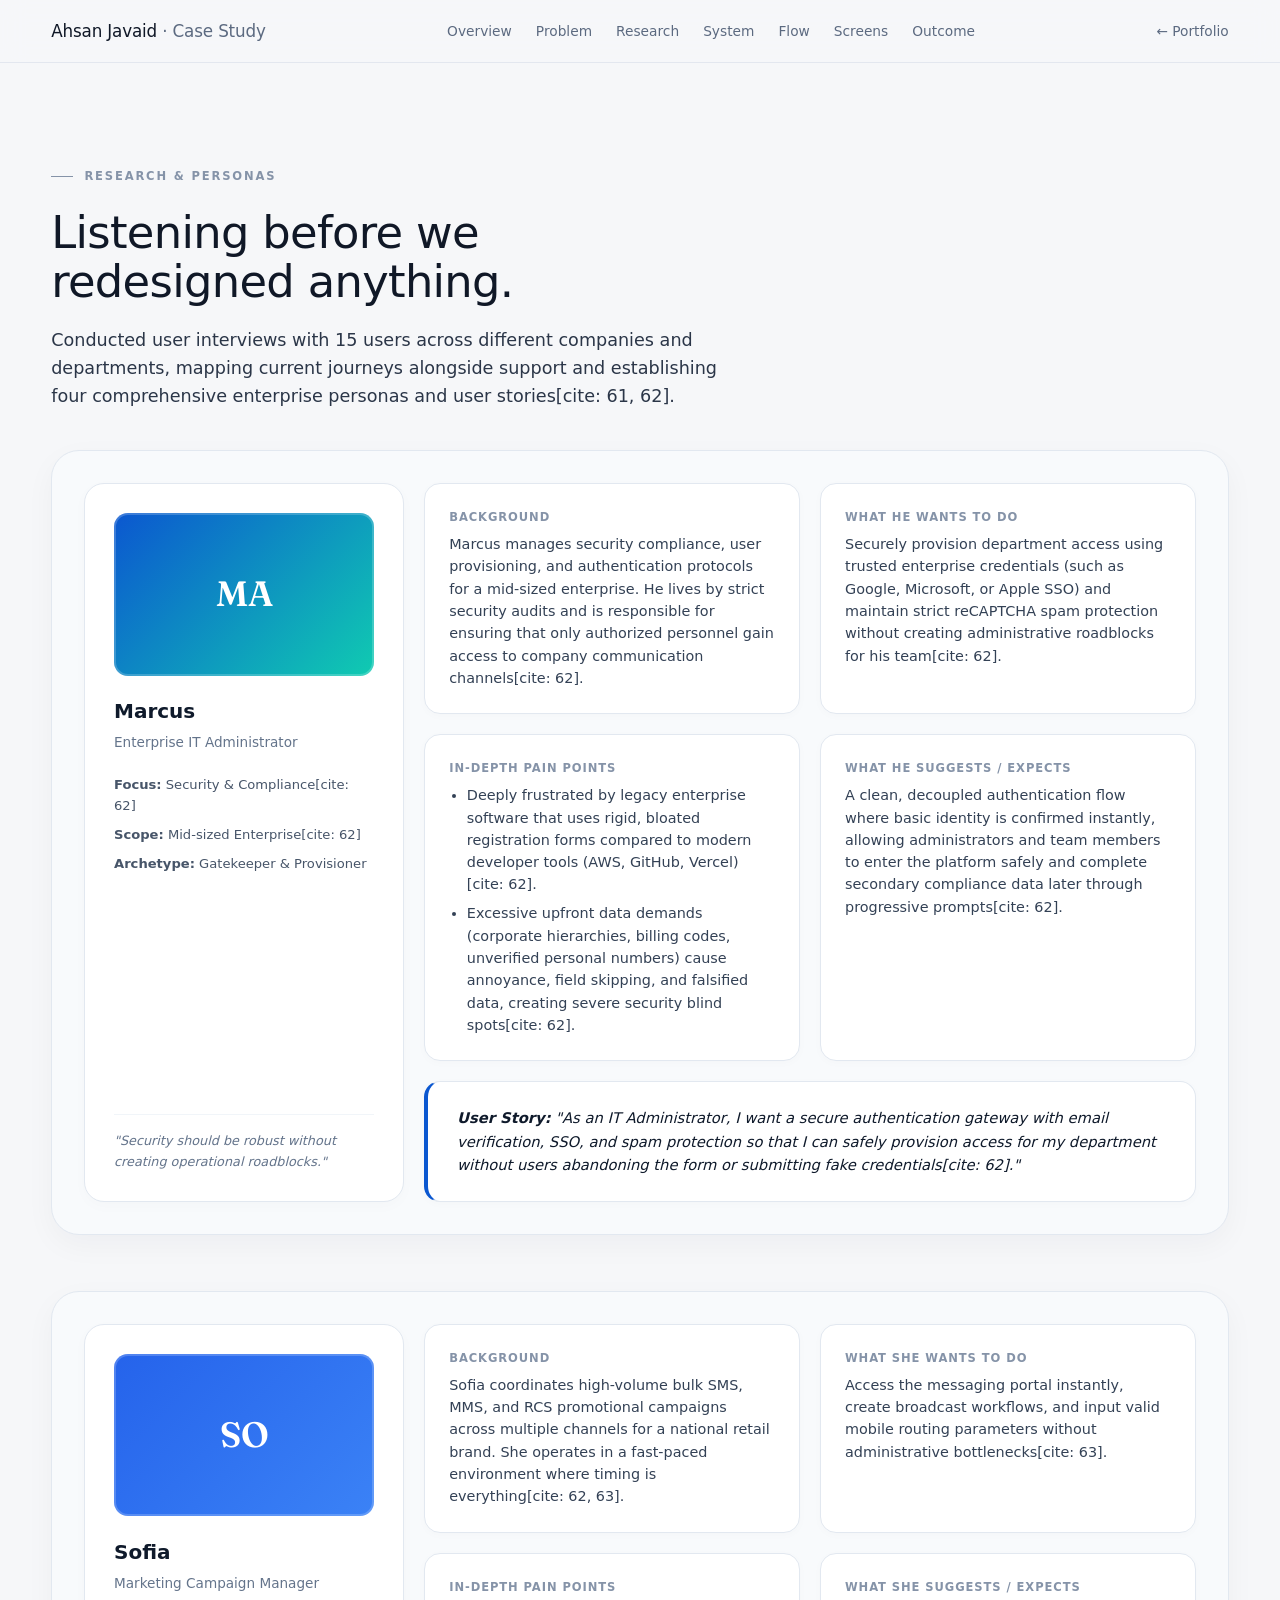
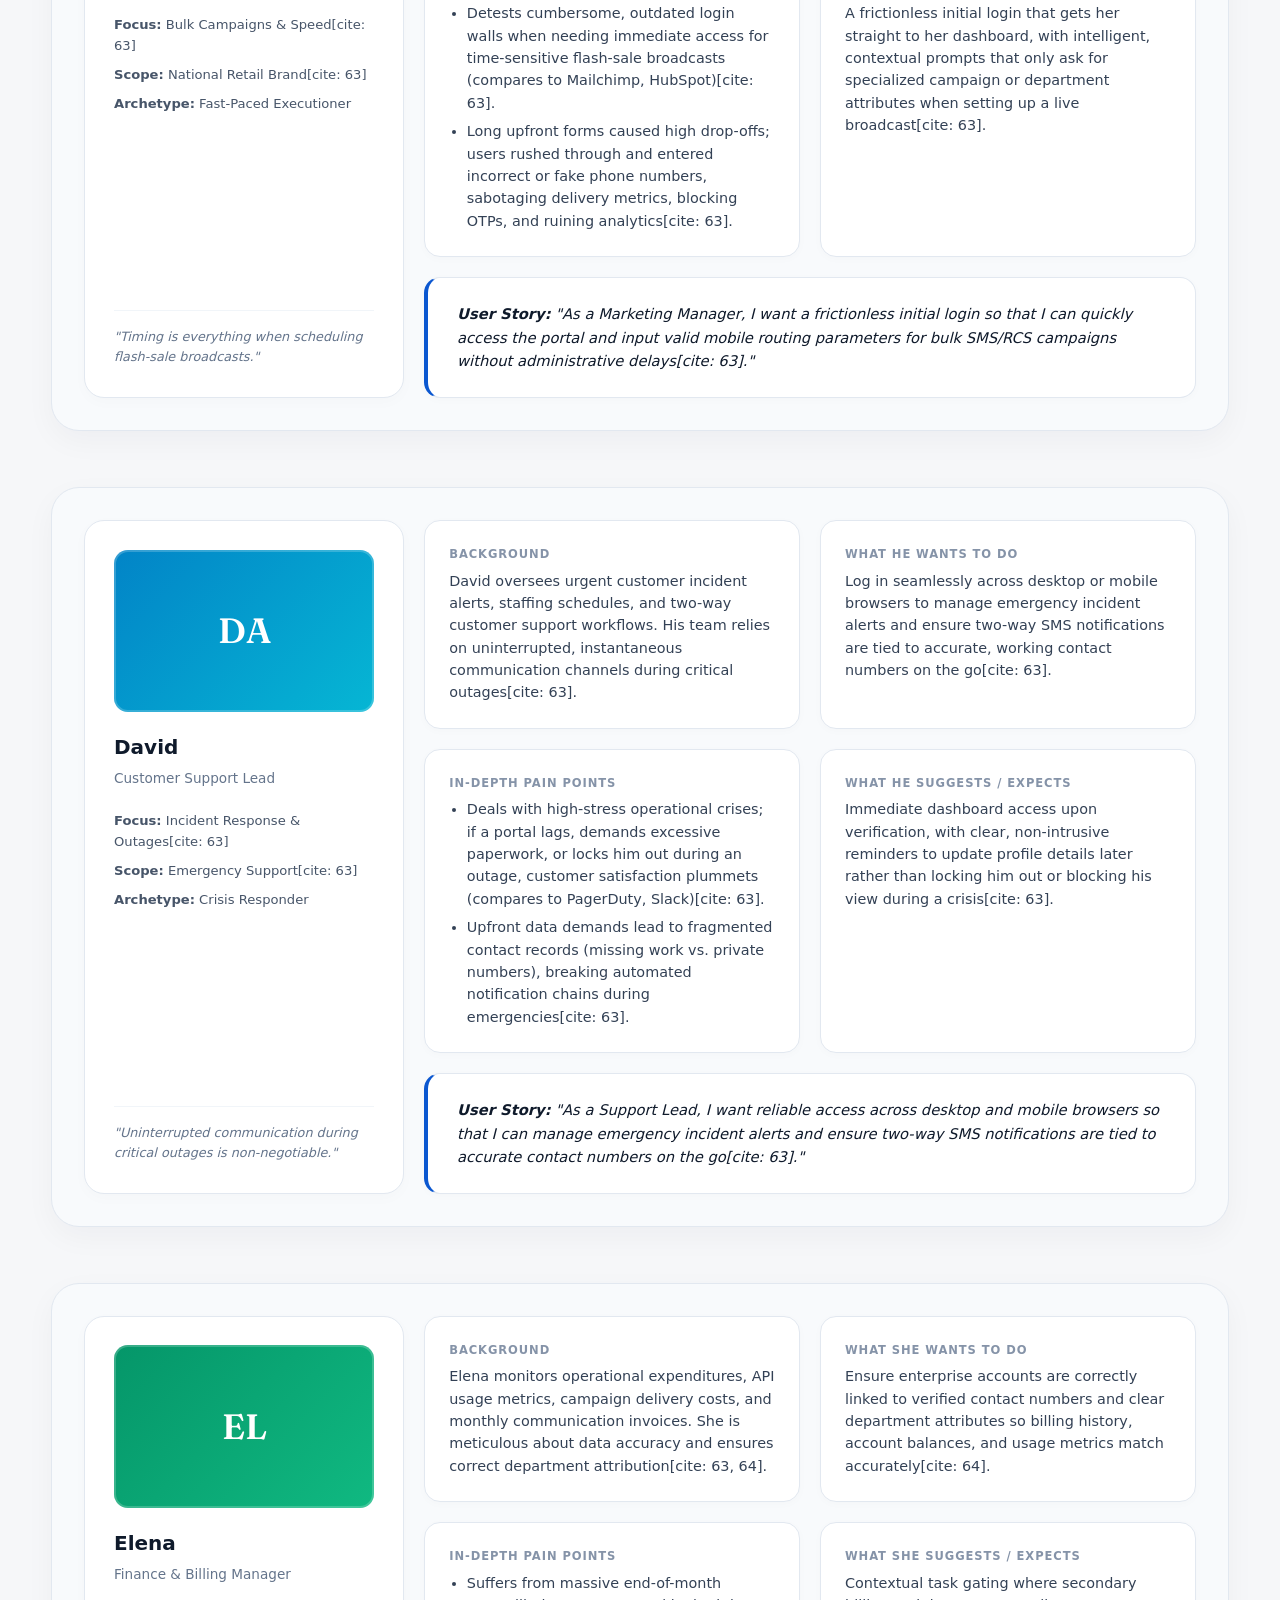
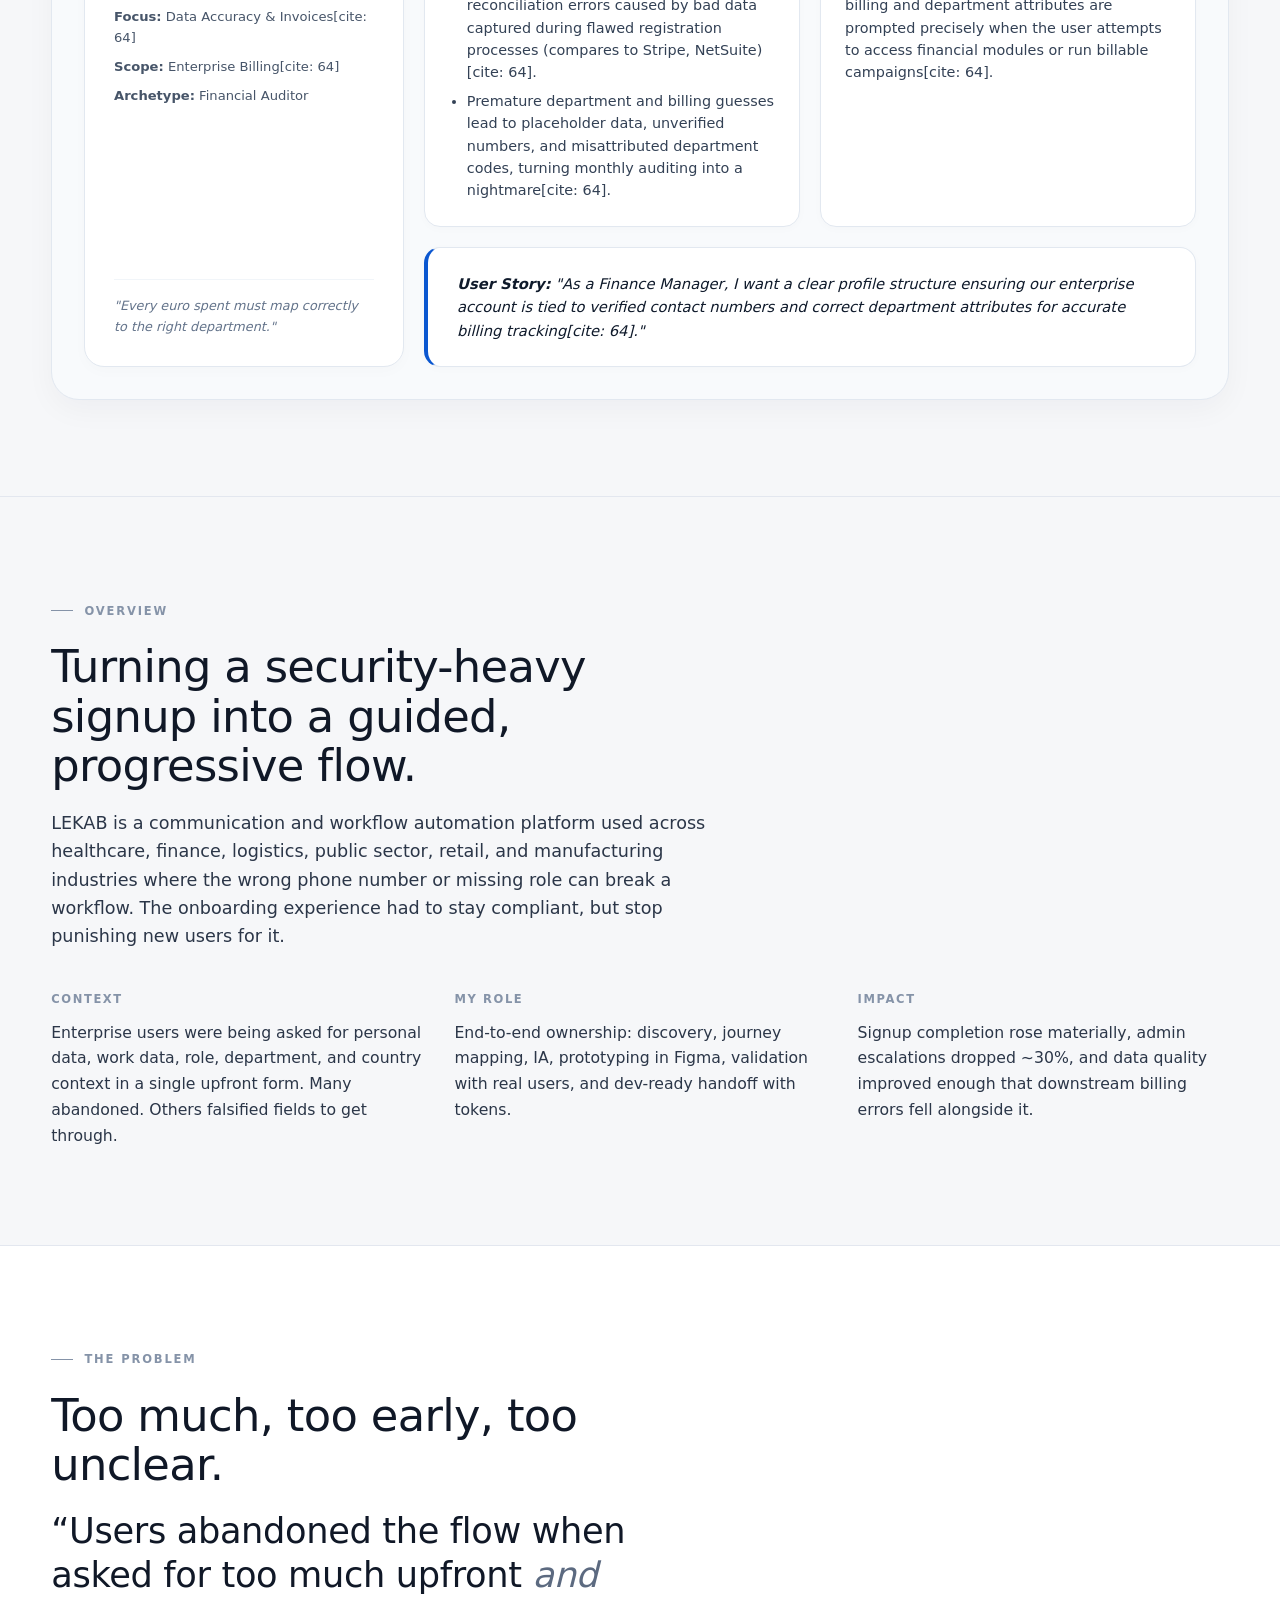
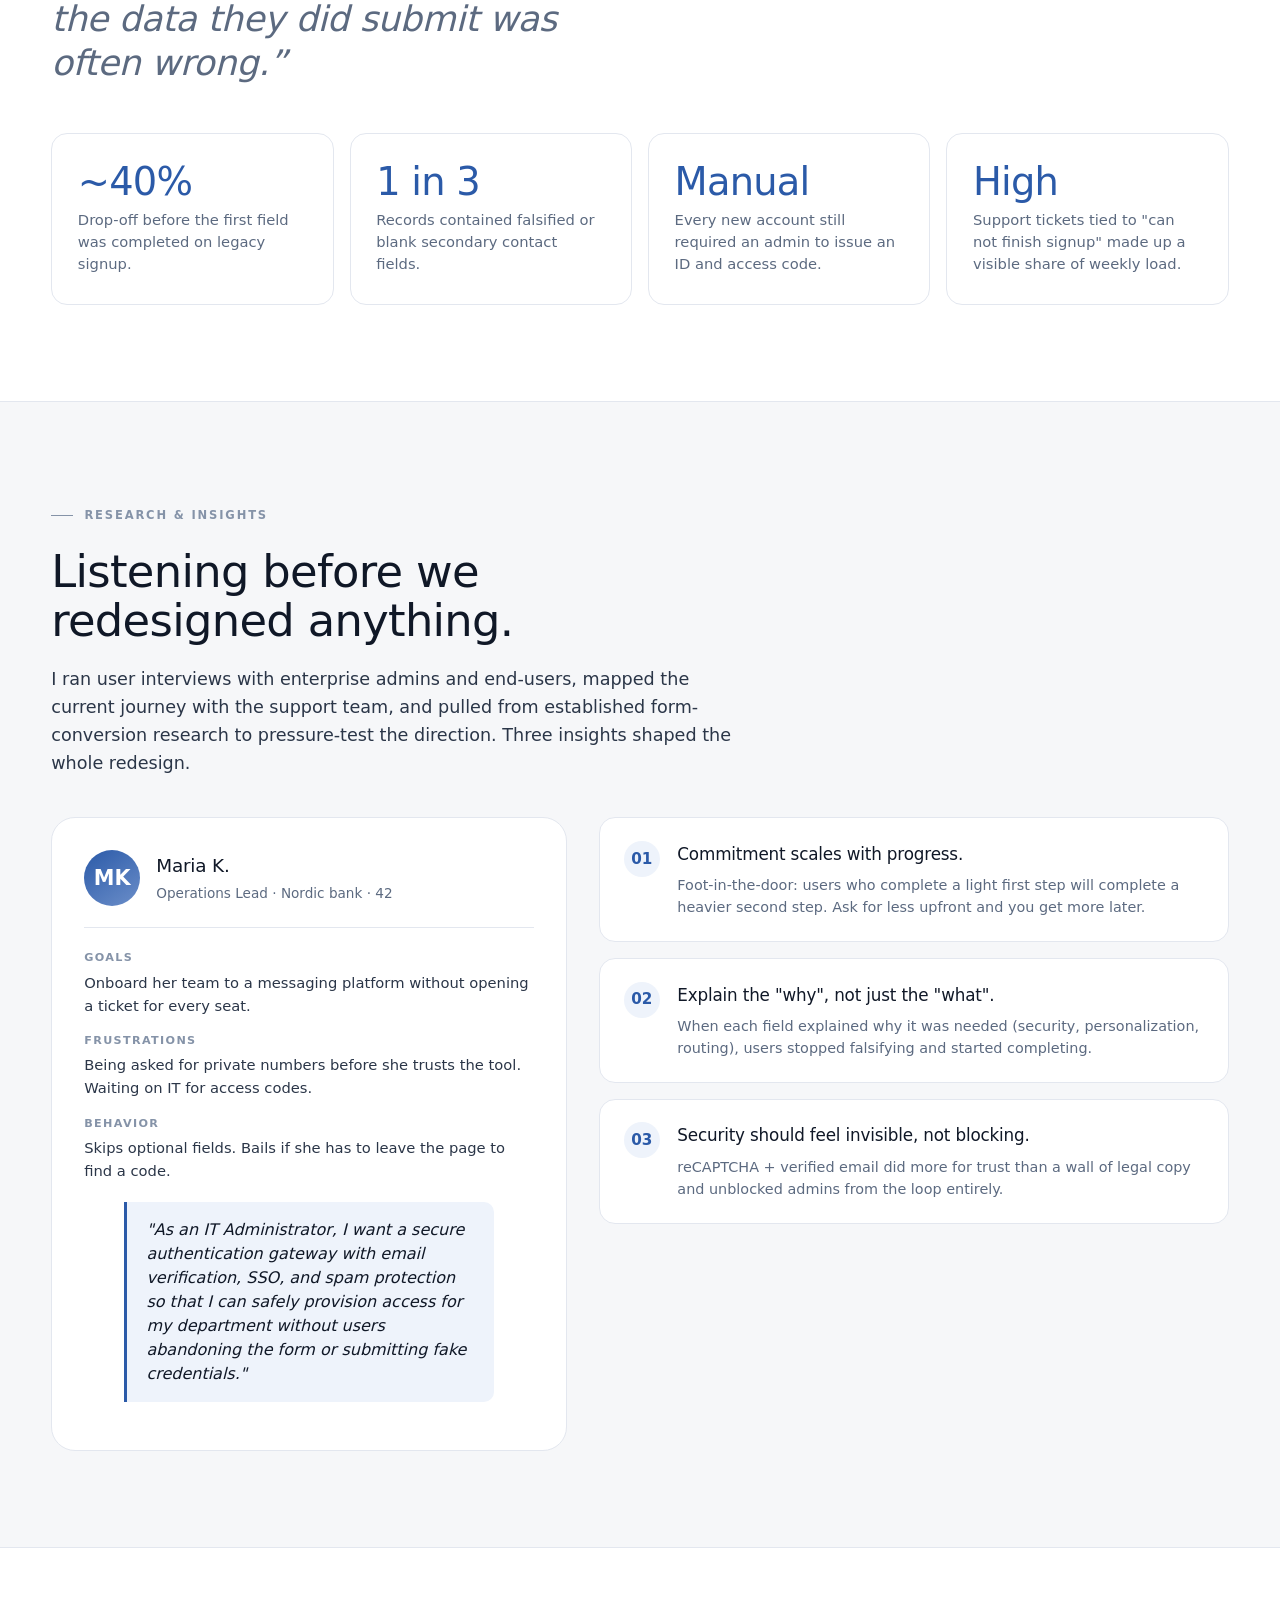
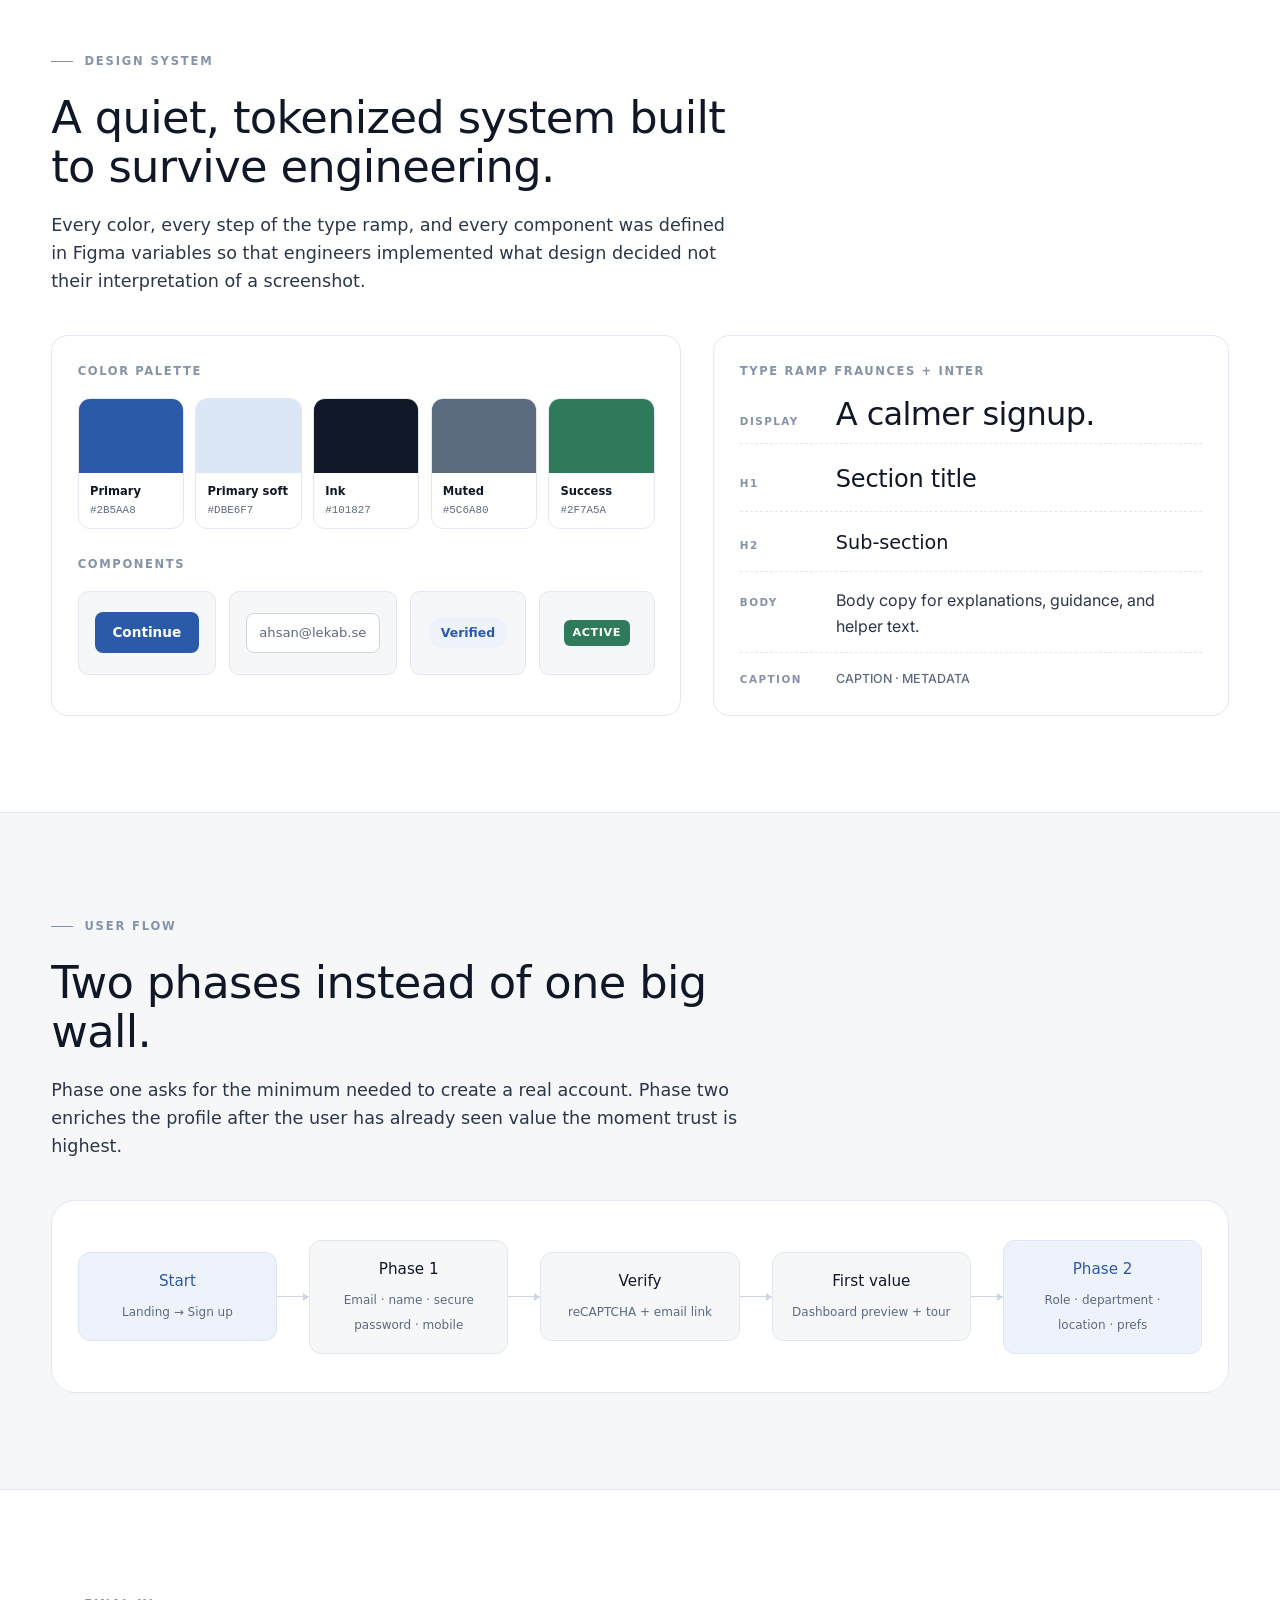
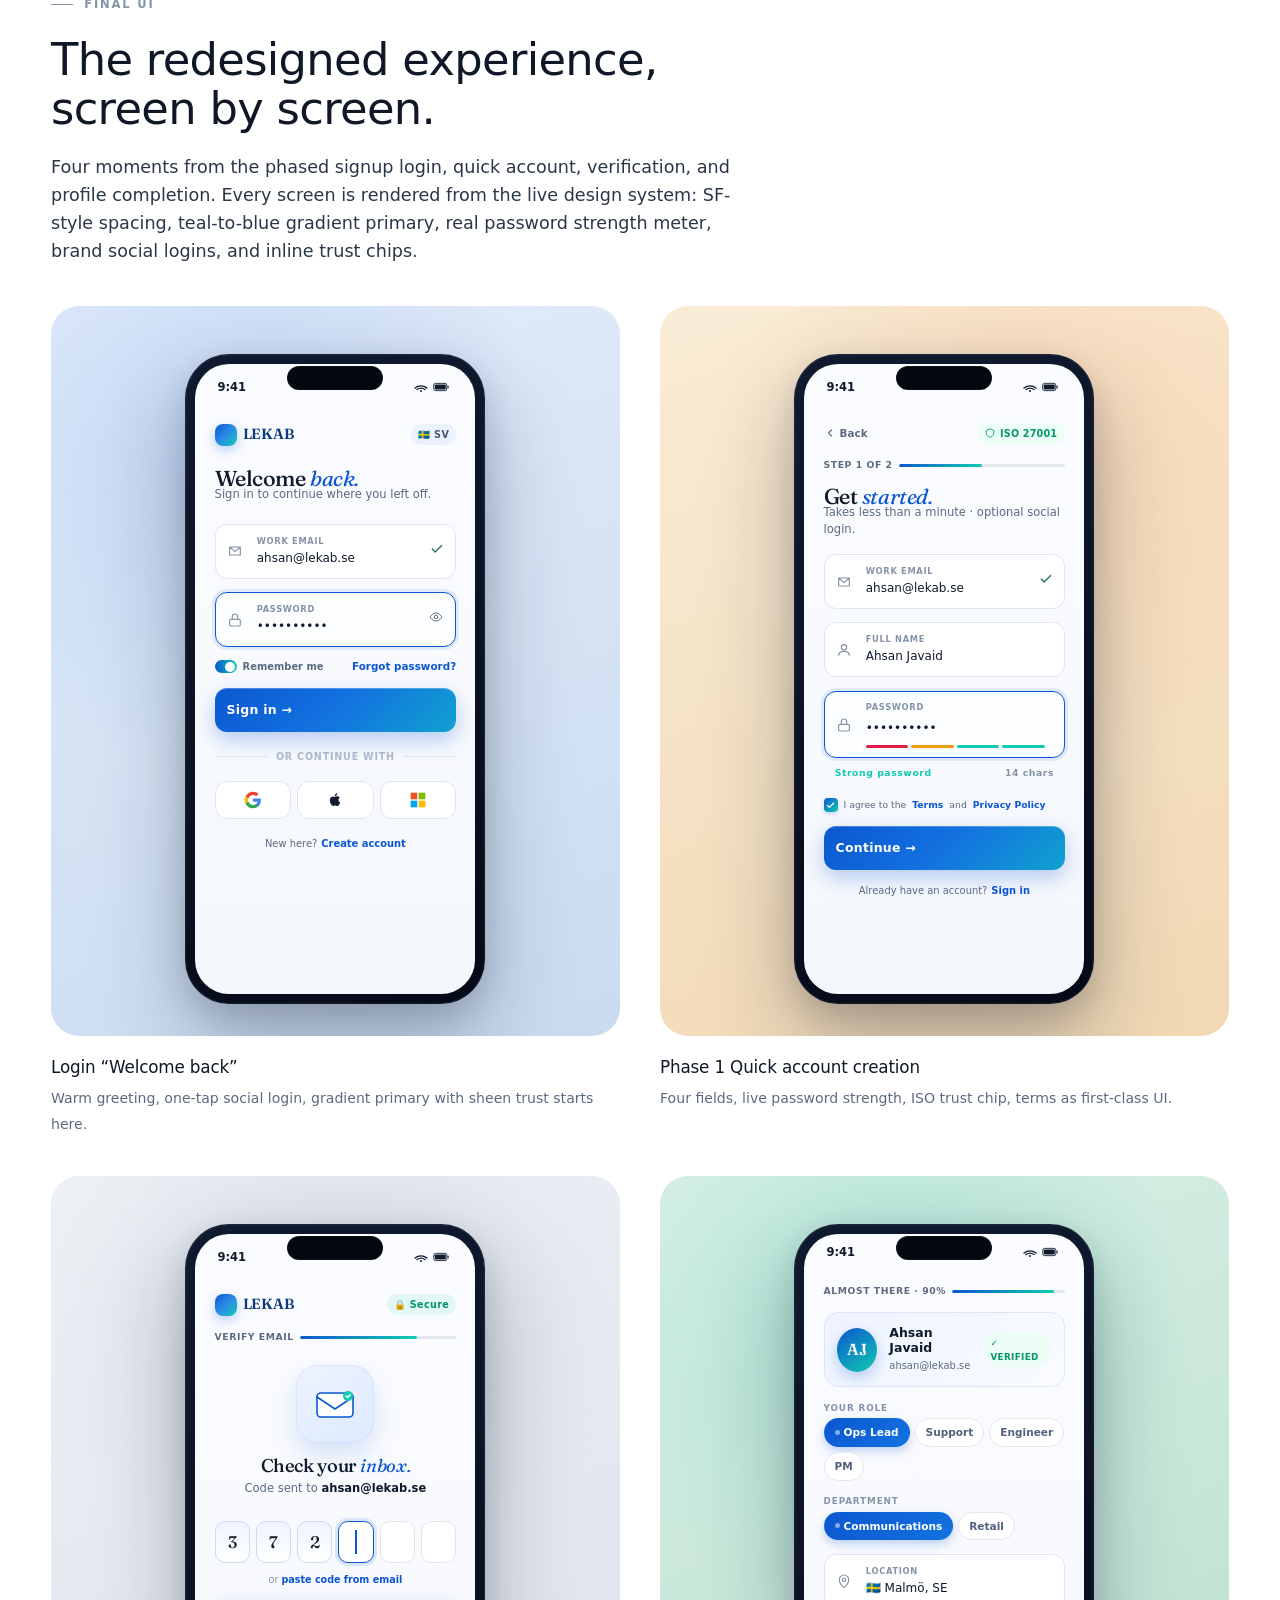
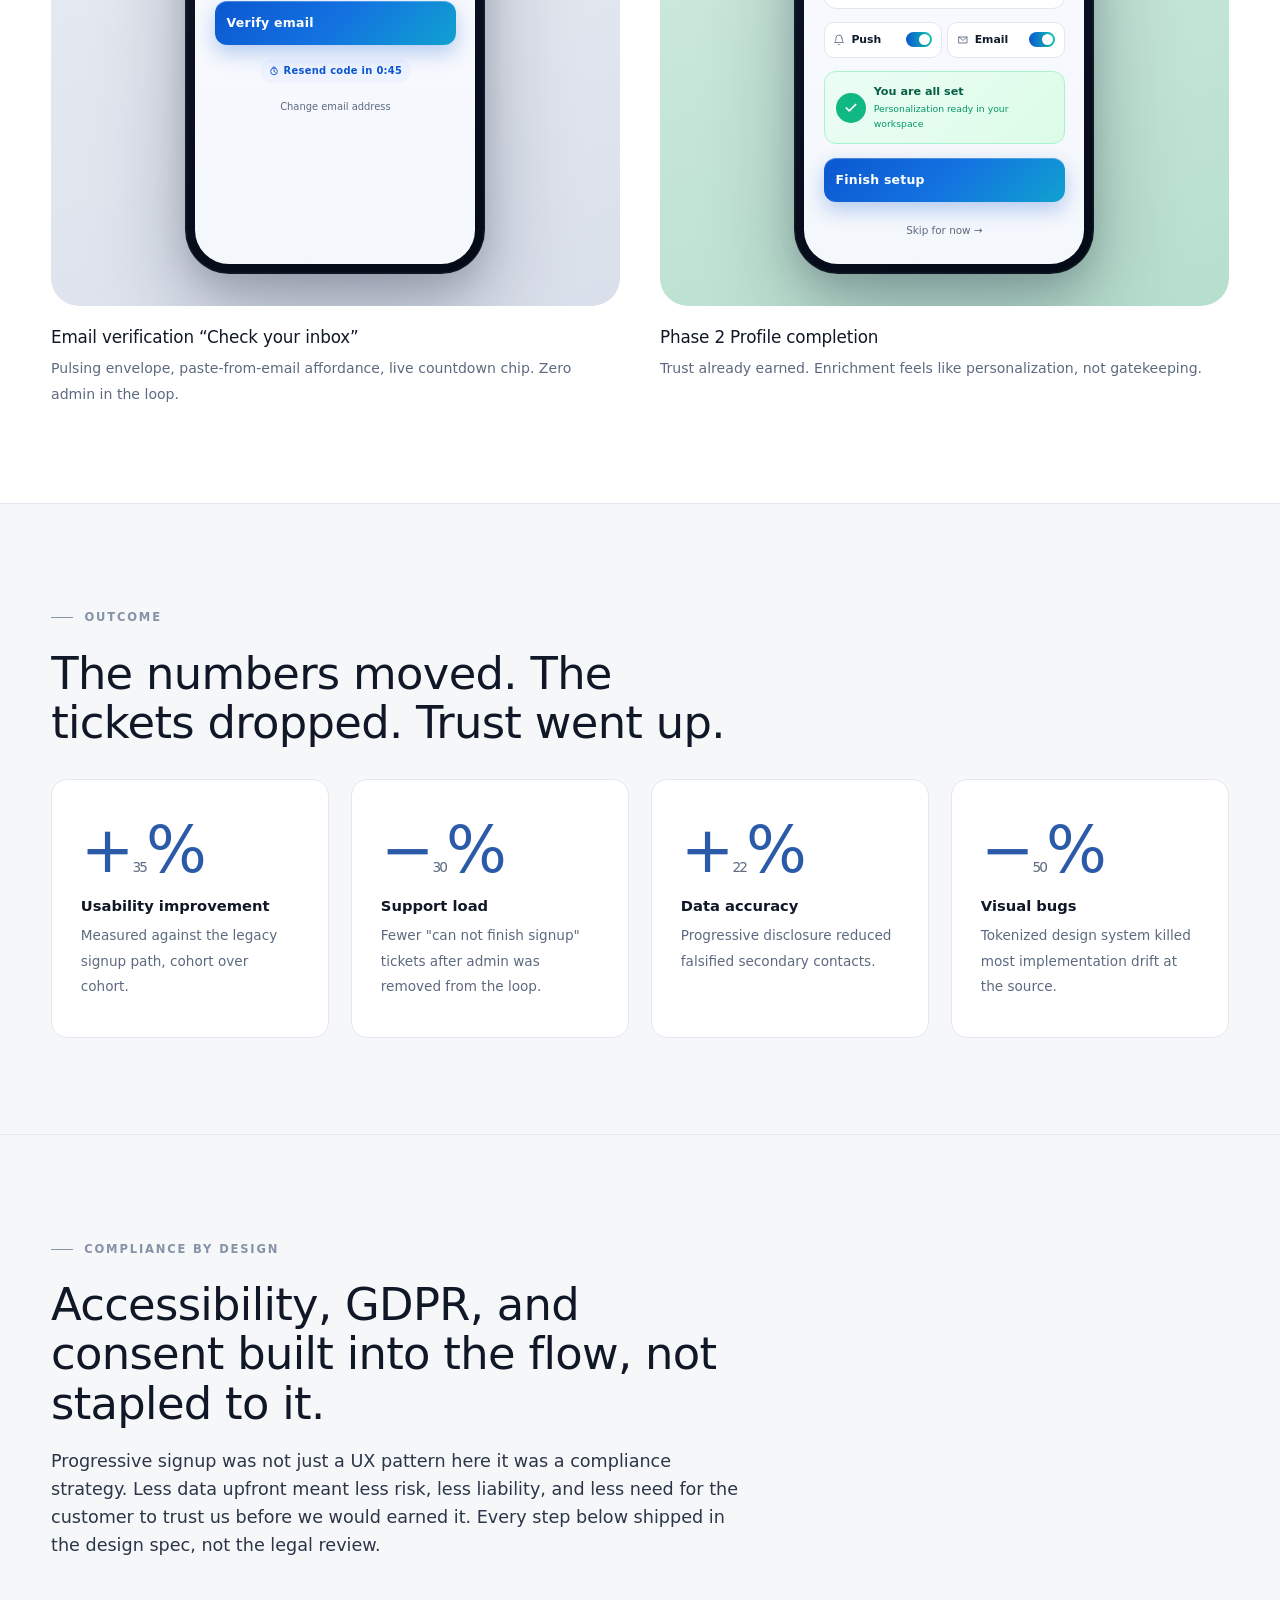
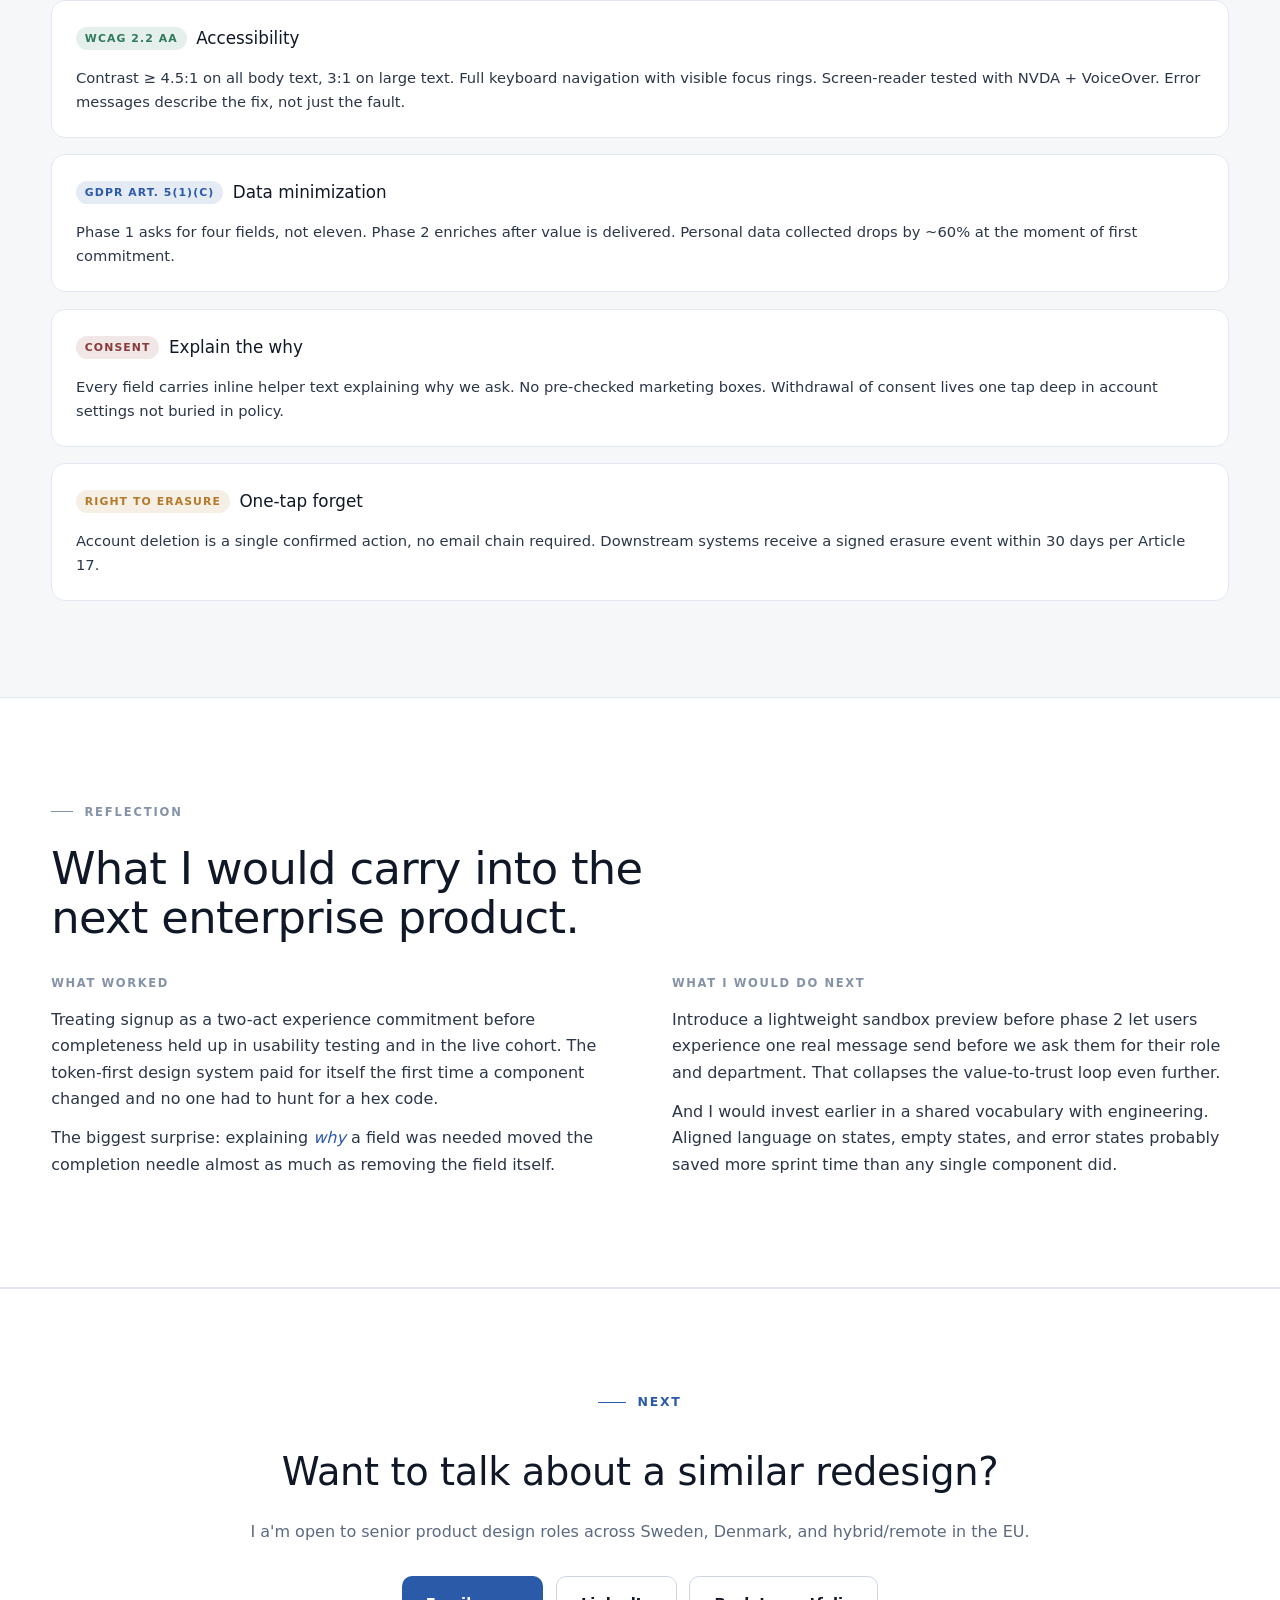
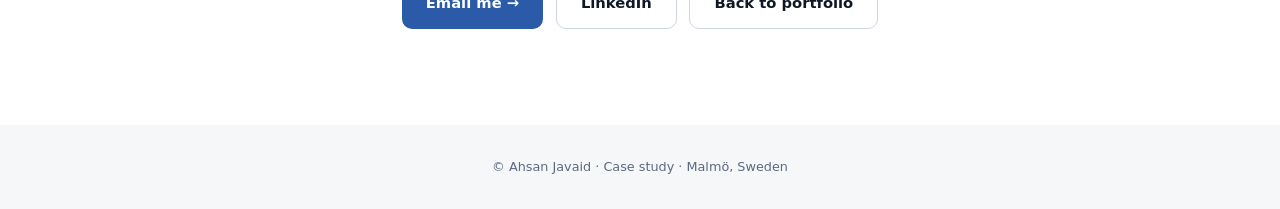
==== commit d7f6801f: "Update case-study-lekab.html" ====
--- a/case-study-lekab.html
+++ b/case-study-lekab.html
@@ -996,63 +996,350 @@
   </header>
 
   <!-- ============ HERO ============ -->
-  <section class="hero">
-    <div class="wrap">
-      <div class="kicker reveal">Case Study 01 · Enterprise SaaS</div>
-      <h1 class="display reveal d1">A calmer signup for <em>high-stakes</em> communication.</h1>
-      <p class="deck reveal d2">
-        Redesigning the LEKAB self-service portal so enterprise users could onboard without abandonment,
-        without losing trust, and without overwhelming admins. A study in progressive disclosure inside a
-        security-first environment.
-      </p>
-
-      <div class="meta-strip">
-        <div class="meta-cell"><strong>Role</strong><span>UX/UI Designer, Lead</span></div>
-        <div class="meta-cell"><strong>Client</strong><span>LEKAB Communication AB</span></div>
-        <div class="meta-cell"><strong>Timeline</strong><span>4 Weeks</span></div>
-        <div class="meta-cell"><strong>Tools</strong><span>Figma, FigJam, Jira</span></div>
-        <div class="meta-cell"><strong>Platforms Supported</strong><span>Cross-platform (Desktop, Mobile, Tablet & Web/Native)</span></div>
-        <div class="meta-cell"><strong>Industry</strong><span>Comms · Fintech · Public</span></div>
-      </div>
-
-      <!-- Hero visual: Pure CSS auto-slider with full parent width and white background -->
-      <div class="hero-stage">
-        <!-- Slider Viewport -->
-        <div class="slider-container">
-          <div class="slider-track">
-            <a href="case-study-lekab.html" class="slide">
-              <img src="img/case1_login.png" alt="Create Account - Slide 1">
-            </a>
-            <a href="case-study-lekab.html" class="slide">
-              <img src="img/case1_login2.png" alt="Create Account - Slide 2">
-            </a>
-            <a href="case-study-lekab.html" class="slide">
-              <img src="img/case1_login3.png" alt="Create Account - Slide 3">
-            </a>
-            <a href="case-study-lekab.html" class="slide">
-              <img src="img/case1_login4.png" alt="Create Account - Slide 4">
-            </a>
-            <a href="case-study-lekab.html" class="slide">
-              <img src="img/case1_login5.png" alt="Create Account - Slide 5">
-            </a>  <a href="case-study-lekab.html" class="slide">
-              <img src="img/case1_login6.png" alt="Create Account - Slide 5">
-            </a>
-          </div>
-        </div>
-
-        <!-- Dash Indicators -->
-        <div class="slider-dots">
-          <span class="dot-btn active"></span>
-          <span class="dot-btn"></span>
-          <span class="dot-btn"></span>
-          <span class="dot-btn"></span>
-          <span class="dot-btn"></span>
-        </div>
-      </div>
-
-    </div>
-  </section>
-
+<style>
+/* 
+  Bento Persona Grid Layout (4 Separate Enterprise Personas)
+  Designed with dedicated background, actions, pain points, expectations, and quotes.
+*/
+.persona-bento-wrapper {
+    display: flex;
+    flex-direction: column;
+    gap: 3.5rem;
+    width: 100%;
+}
+.persona-bento-card {
+    display: grid;
+    grid-template-columns: 320px 1fr 1fr;
+    grid-template-rows: auto auto auto;
+    gap: 1.25rem;
+    background: #f8fafc;
+    padding: 2rem;
+    border-radius: 28px;
+    border: 1px solid #e2e8f0;
+    box-shadow: 0 10px 30px rgba(15, 26, 43, 0.04);
+}
+@media (max-width: 1100px) {
+    .persona-bento-card {
+        grid-template-columns: 1fr 1fr;
+    }
+}
+@media (max-width: 768px) {
+    .persona-bento-card {
+        grid-template-columns: 1fr;
+    }
+}
+.bento-profile-box {
+    grid-row: span 3;
+    background: #ffffff;
+    border: 1px solid #e2e8f0;
+    border-radius: 20px;
+    padding: 1.8rem;
+    display: flex;
+    flex-direction: column;
+    justify-content: space-between;
+    box-shadow: 0 4px 15px rgba(15, 26, 43, 0.02);
+}
+@media (max-width: 1100px) {
+    .bento-profile-box {
+        grid-row: span 1;
+    }
+}
+.bento-avatar-lg {
+    width: 100%;
+    aspect-ratio: 16/10;
+    border-radius: 14px;
+    background: linear-gradient(135deg, #0b57d0, #10cbb1);
+    color: #fff;
+    display: flex;
+    align-items: center;
+    justify-content: center;
+    font-family: "Fraunces", serif;
+    font-size: 2.2rem;
+    font-weight: 600;
+    margin-bottom: 1.2rem;
+    box-shadow: inset 0 0 0 2px rgba(255,255,255,0.2);
+}
+.bento-box {
+    background: #ffffff;
+    border: 1px solid #e2e8f0;
+    border-radius: 16px;
+    padding: 1.5rem;
+    display: flex;
+    flex-direction: column;
+    justify-content: space-between;
+    box-shadow: 0 2px 10px rgba(15, 26, 43, 0.02);
+}
+.bento-title {
+    font-size: 0.72rem;
+    text-transform: uppercase;
+    letter-spacing: 0.08em;
+    color: #8593a8;
+    font-weight: 700;
+    margin-bottom: 0.4rem;
+}
+.bento-box p, .bento-box li {
+    font-size: 0.9rem;
+    line-height: 1.55;
+    color: #334155;
+    margin: 0;
+}
+.bento-bullets {
+    padding-left: 1.1rem;
+    margin: 0;
+    display: flex;
+    flex-direction: column;
+    gap: 0.4rem;
+}
+.bento-quote-box {
+    grid-column: span 2;
+    background: #ffffff;
+    border: 1px solid #e2e8f0;
+    border-radius: 16px;
+    padding: 1.5rem 1.8rem;
+    font-style: italic;
+    font-size: 0.92rem;
+    line-height: 1.6;
+    color: #0f1a2b;
+    border-left: 4px solid #0b57d0;
+    box-shadow: 0 2px 10px rgba(15, 26, 43, 0.02);
+}
+@media (max-width: 1100px) {
+    .bento-quote-box {
+        grid-column: span 1;
+    }
+}
+</style>
+
+<section class="block" id="research">
+<div class="wrap">
+<div class="section-label">Research &amp; personas</div>
+<h2 class="head">Listening before we redesigned anything.</h2>
+<p class="lede">
+Conducted user interviews with 15 users across different companies and departments, mapping current journeys alongside support and establishing four comprehensive enterprise personas and user stories[cite: 61, 62].
+</p>
+
+<div class="persona-bento-wrapper">
+
+<!-- ============ PERSONA 1: MARCUS ============ -->
+<div class="persona-bento-card">
+    <div class="bento-profile-box">
+        <div>
+            <div class="bento-avatar-lg">MA</div>
+            <h3 style="margin: 0 0 2px 0; font-size: 1.25rem; font-weight: 600; color: #0f1a2b;">Marcus</h3>
+            <span style="font-size: 0.85rem; color: #64748b; font-weight: 500;">Enterprise IT Administrator</span>
+            <div style="margin-top: 1.2rem; display: flex; flex-direction: column; gap: 0.5rem; font-size: 0.82rem; color: #475569;">
+                <div><strong>Focus:</strong> Security &amp; Compliance[cite: 62]</div>
+                <div><strong>Scope:</strong> Mid-sized Enterprise[cite: 62]</div>
+                <div><strong>Archetype:</strong> Gatekeeper &amp; Provisioner</div>
+            </div>
+        </div>
+        <div style="margin-top: 1.5rem; padding-top: 1rem; border-top: 1px solid #f1f5f9; font-style: italic; font-size: 0.8rem; color: #64748b;">
+            "Security should be robust without creating operational roadblocks."
+        </div>
+    </div>
+
+    <div class="bento-box">
+        <div>
+            <div class="bento-title">Background</div>
+            <p>Marcus manages security compliance, user provisioning, and authentication protocols for a mid-sized enterprise. He lives by strict security audits and is responsible for ensuring that only authorized personnel gain access to company communication channels[cite: 62].</p>
+        </div>
+    </div>
+
+    <div class="bento-box">
+        <div>
+            <div class="bento-title">What He Wants to Do</div>
+            <p>Securely provision department access using trusted enterprise credentials (such as Google, Microsoft, or Apple SSO) and maintain strict reCAPTCHA spam protection without creating administrative roadblocks for his team[cite: 62].</p>
+        </div>
+    </div>
+
+    <div class="bento-box">
+        <div>
+            <div class="bento-title">In-Depth Pain Points</div>
+            <ul class="bento-bullets">
+                <li>Deeply frustrated by legacy enterprise software that uses rigid, bloated registration forms compared to modern developer tools (AWS, GitHub, Vercel)[cite: 62].</li>
+                <li>Excessive upfront data demands (corporate hierarchies, billing codes, unverified personal numbers) cause annoyance, field skipping, and falsified data, creating severe security blind spots[cite: 62].</li>
+            </ul>
+        </div>
+    </div>
+
+    <div class="bento-box">
+        <div>
+            <div class="bento-title">What He Suggests / Expects</div>
+            <p>A clean, decoupled authentication flow where basic identity is confirmed instantly, allowing administrators and team members to enter the platform safely and complete secondary compliance data later through progressive prompts[cite: 62].</p>
+        </div>
+    </div>
+
+    <div class="bento-quote-box">
+        <strong>User Story:</strong> "As an IT Administrator, I want a secure authentication gateway with email verification, SSO, and spam protection so that I can safely provision access for my department without users abandoning the form or submitting fake credentials[cite: 62]."
+    </div>
+</div>
+
+<!-- ============ PERSONA 2: SOFIA ============ -->
+<div class="persona-bento-card">
+    <div class="bento-profile-box">
+        <div>
+            <div class="bento-avatar-lg" style="background: linear-gradient(135deg, #2563eb, #3b82f6);">SO</div>
+            <h3 style="margin: 0 0 2px 0; font-size: 1.25rem; font-weight: 600; color: #0f1a2b;">Sofia</h3>
+            <span style="font-size: 0.85rem; color: #64748b; font-weight: 500;">Marketing Campaign Manager</span>
+            <div style="margin-top: 1.2rem; display: flex; flex-direction: column; gap: 0.5rem; font-size: 0.82rem; color: #475569;">
+                <div><strong>Focus:</strong> Bulk Campaigns &amp; Speed[cite: 63]</div>
+                <div><strong>Scope:</strong> National Retail Brand[cite: 63]</div>
+                <div><strong>Archetype:</strong> Fast-Paced Executioner</div>
+            </div>
+        </div>
+        <div style="margin-top: 1.5rem; padding-top: 1rem; border-top: 1px solid #f1f5f9; font-style: italic; font-size: 0.8rem; color: #64748b;">
+            "Timing is everything when scheduling flash-sale broadcasts."
+        </div>
+    </div>
+
+    <div class="bento-box">
+        <div>
+            <div class="bento-title">Background</div>
+            <p>Sofia coordinates high-volume bulk SMS, MMS, and RCS promotional campaigns across multiple channels for a national retail brand. She operates in a fast-paced environment where timing is everything[cite: 62, 63].</p>
+        </div>
+    </div>
+
+    <div class="bento-box">
+        <div>
+            <div class="bento-title">What She Wants to Do</div>
+            <p>Access the messaging portal instantly, create broadcast workflows, and input valid mobile routing parameters without administrative bottlenecks[cite: 63].</p>
+        </div>
+    </div>
+
+    <div class="bento-box">
+        <div>
+            <div class="bento-title">In-Depth Pain Points</div>
+            <ul class="bento-bullets">
+                <li>Detests cumbersome, outdated login walls when needing immediate access for time-sensitive flash-sale broadcasts (compares to Mailchimp, HubSpot)[cite: 63].</li>
+                <li>Long upfront forms caused high drop-offs; users rushed through and entered incorrect or fake phone numbers, sabotaging delivery metrics, blocking OTPs, and ruining analytics[cite: 63].</li>
+            </ul>
+        </div>
+    </div>
+
+    <div class="bento-box">
+        <div>
+            <div class="bento-title">What She Suggests / Expects</div>
+            <p>A frictionless initial login that gets her straight to her dashboard, with intelligent, contextual prompts that only ask for specialized campaign or department attributes when setting up a live broadcast[cite: 63].</p>
+        </div>
+    </div>
+
+    <div class="bento-quote-box">
+        <strong>User Story:</strong> "As a Marketing Manager, I want a frictionless initial login so that I can quickly access the portal and input valid mobile routing parameters for bulk SMS/RCS campaigns without administrative delays[cite: 63]."
+    </div>
+</div>
+
+<!-- ============ PERSONA 3: DAVID ============ -->
+<div class="persona-bento-card">
+    <div class="bento-profile-box">
+        <div>
+            <div class="bento-avatar-lg" style="background: linear-gradient(135deg, #0284c7, #06b6d4);">DA</div>
+            <h3 style="margin: 0 0 2px 0; font-size: 1.25rem; font-weight: 600; color: #0f1a2b;">David</h3>
+            <span style="font-size: 0.85rem; color: #64748b; font-weight: 500;">Customer Support Lead</span>
+            <div style="margin-top: 1.2rem; display: flex; flex-direction: column; gap: 0.5rem; font-size: 0.82rem; color: #475569;">
+                <div><strong>Focus:</strong> Incident Response &amp; Outages[cite: 63]</div>
+                <div><strong>Scope:</strong> Emergency Support[cite: 63]</div>
+                <div><strong>Archetype:</strong> Crisis Responder</div>
+            </div>
+        </div>
+        <div style="margin-top: 1.5rem; padding-top: 1rem; border-top: 1px solid #f1f5f9; font-style: italic; font-size: 0.8rem; color: #64748b;">
+            "Uninterrupted communication during critical outages is non-negotiable."
+        </div>
+    </div>
+
+    <div class="bento-box">
+        <div>
+            <div class="bento-title">Background</div>
+            <p>David oversees urgent customer incident alerts, staffing schedules, and two-way customer support workflows. His team relies on uninterrupted, instantaneous communication channels during critical outages[cite: 63].</p>
+        </div>
+    </div>
+
+    <div class="bento-box">
+        <div>
+            <div class="bento-title">What He Wants to Do</div>
+            <p>Log in seamlessly across desktop or mobile browsers to manage emergency incident alerts and ensure two-way SMS notifications are tied to accurate, working contact numbers on the go[cite: 63].</p>
+        </div>
+    </div>
+
+    <div class="bento-box">
+        <div>
+            <div class="bento-title">In-Depth Pain Points</div>
+            <ul class="bento-bullets">
+                <li>Deals with high-stress operational crises; if a portal lags, demands excessive paperwork, or locks him out during an outage, customer satisfaction plummets (compares to PagerDuty, Slack)[cite: 63].</li>
+                <li>Upfront data demands lead to fragmented contact records (missing work vs. private numbers), breaking automated notification chains during emergencies[cite: 63].</li>
+            </ul>
+        </div>
+    </div>
+
+    <div class="bento-box">
+        <div>
+            <div class="bento-title">What He Suggests / Expects</div>
+            <p>Immediate dashboard access upon verification, with clear, non-intrusive reminders to update profile details later rather than locking him out or blocking his view during a crisis[cite: 63].</p>
+        </div>
+    </div>
+
+    <div class="bento-quote-box">
+        <strong>User Story:</strong> "As a Support Lead, I want reliable access across desktop and mobile browsers so that I can manage emergency incident alerts and ensure two-way SMS notifications are tied to accurate contact numbers on the go[cite: 63]."
+    </div>
+</div>
+
+<!-- ============ PERSONA 4: ELENA ============ -->
+<div class="persona-bento-card">
+    <div class="bento-profile-box">
+        <div>
+            <div class="bento-avatar-lg" style="background: linear-gradient(135deg, #059669, #10b981);">EL</div>
+            <h3 style="margin: 0 0 2px 0; font-size: 1.25rem; font-weight: 600; color: #0f1a2b;">Elena</h3>
+            <span style="font-size: 0.85rem; color: #64748b; font-weight: 500;">Finance &amp; Billing Manager</span>
+            <div style="margin-top: 1.2rem; display: flex; flex-direction: column; gap: 0.5rem; font-size: 0.82rem; color: #475569;">
+                <div><strong>Focus:</strong> Data Accuracy &amp; Invoices[cite: 64]</div>
+                <div><strong>Scope:</strong> Enterprise Billing[cite: 64]</div>
+                <div><strong>Archetype:</strong> Financial Auditor</div>
+            </div>
+        </div>
+        <div style="margin-top: 1.5rem; padding-top: 1rem; border-top: 1px solid #f1f5f9; font-style: italic; font-size: 0.8rem; color: #64748b;">
+            "Every euro spent must map correctly to the right department."
+        </div>
+    </div>
+
+    <div class="bento-box">
+        <div>
+            <div class="bento-title">Background</div>
+            <p>Elena monitors operational expenditures, API usage metrics, campaign delivery costs, and monthly communication invoices. She is meticulous about data accuracy and ensures correct department attribution[cite: 63, 64].</p>
+        </div>
+    </div>
+
+    <div class="bento-box">
+        <div>
+            <div class="bento-title">What She Wants to Do</div>
+            <p>Ensure enterprise accounts are correctly linked to verified contact numbers and clear department attributes so billing history, account balances, and usage metrics match accurately[cite: 64].</p>
+        </div>
+    </div>
+
+    <div class="bento-box">
+        <div>
+            <div class="bento-title">In-Depth Pain Points</div>
+            <ul class="bento-bullets">
+                <li>Suffers from massive end-of-month reconciliation errors caused by bad data captured during flawed registration processes (compares to Stripe, NetSuite)[cite: 64].</li>
+                <li>Premature department and billing guesses lead to placeholder data, unverified numbers, and misattributed department codes, turning monthly auditing into a nightmare[cite: 64].</li>
+            </ul>
+        </div>
+    </div>
+
+    <div class="bento-box">
+        <div>
+            <div class="bento-title">What She Suggests / Expects</div>
+            <p>Contextual task gating where secondary billing and department attributes are prompted precisely when the user attempts to access financial modules or run billable campaigns[cite: 64].</p>
+        </div>
+    </div>
+
+    <div class="bento-quote-box">
+        <strong>User Story:</strong> "As a Finance Manager, I want a clear profile structure ensuring our enterprise account is tied to verified contact numbers and correct department attributes for accurate billing tracking[cite: 64]."
+    </div>
+</div>
+
+</div>
+
+</div>
+</section>
   <!-- ============ OVERVIEW ============ -->
   <section class="block" id="overview">
     <div class="wrap">
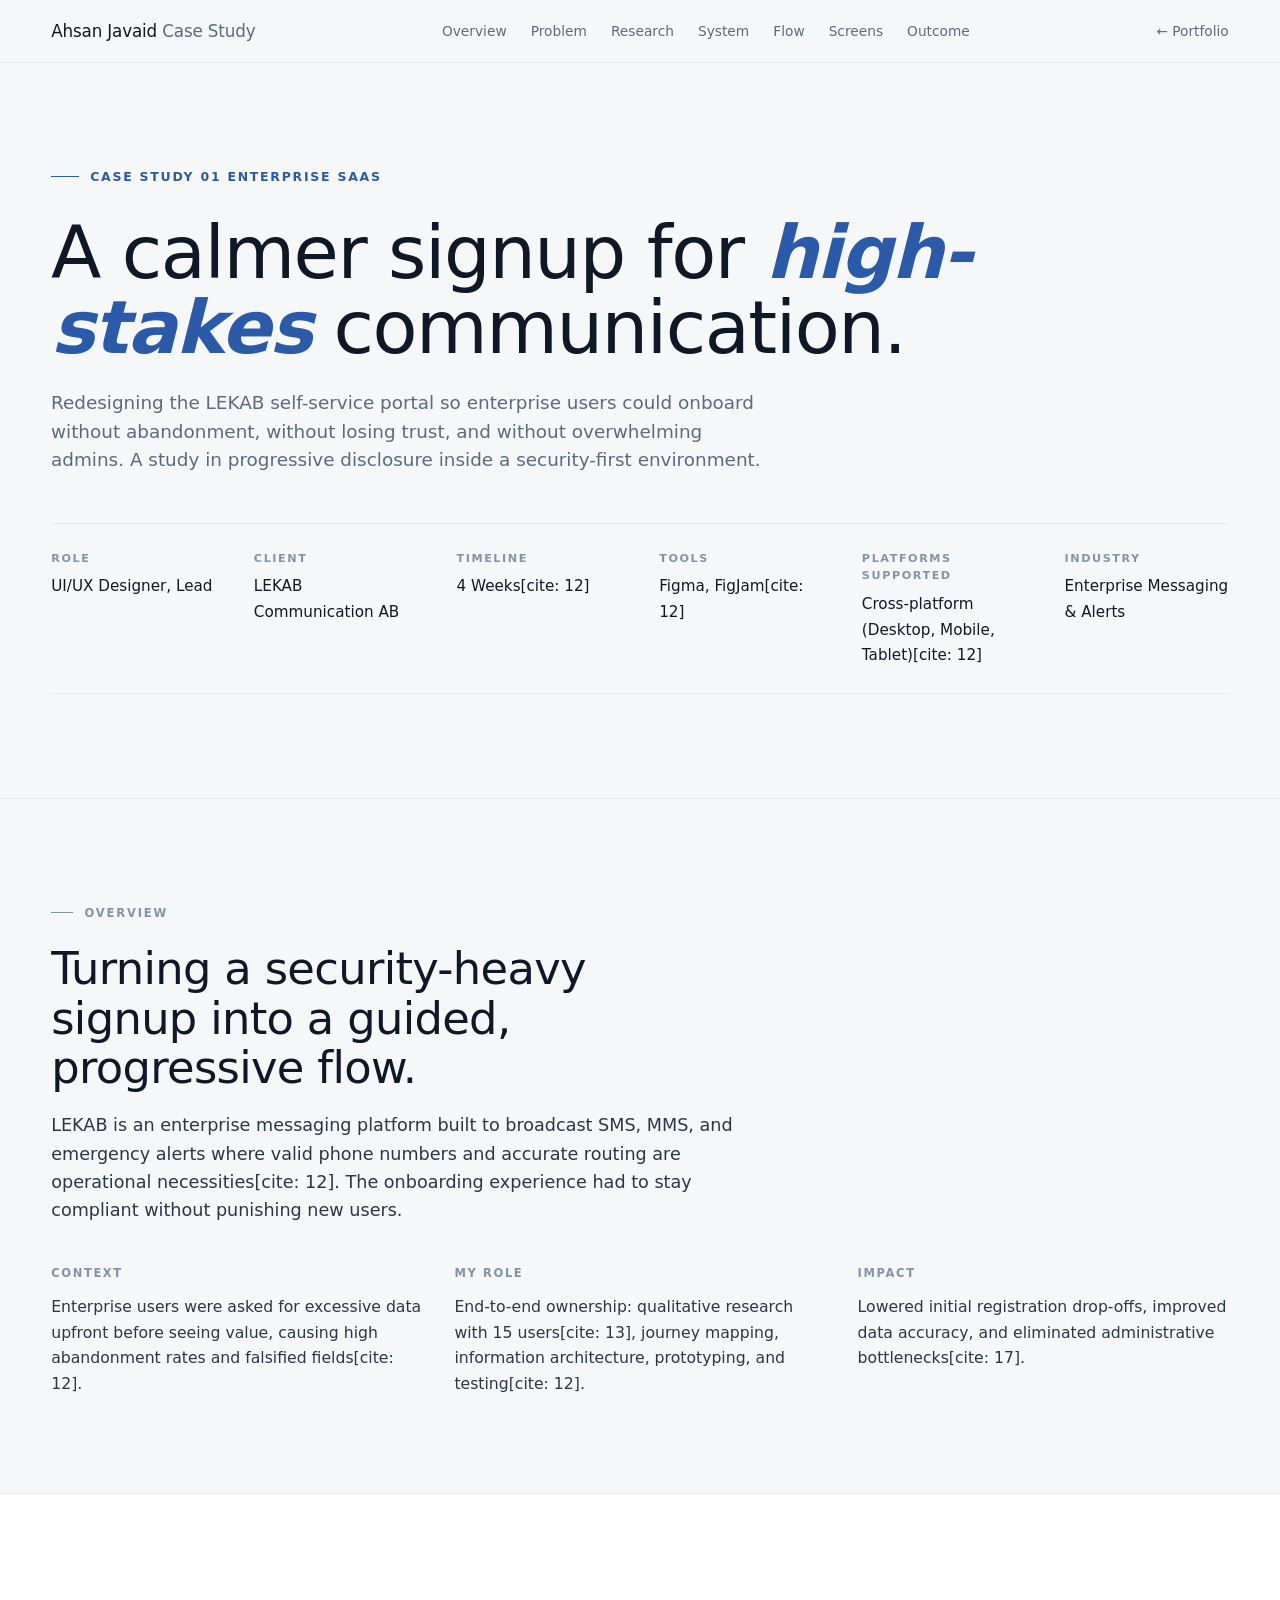
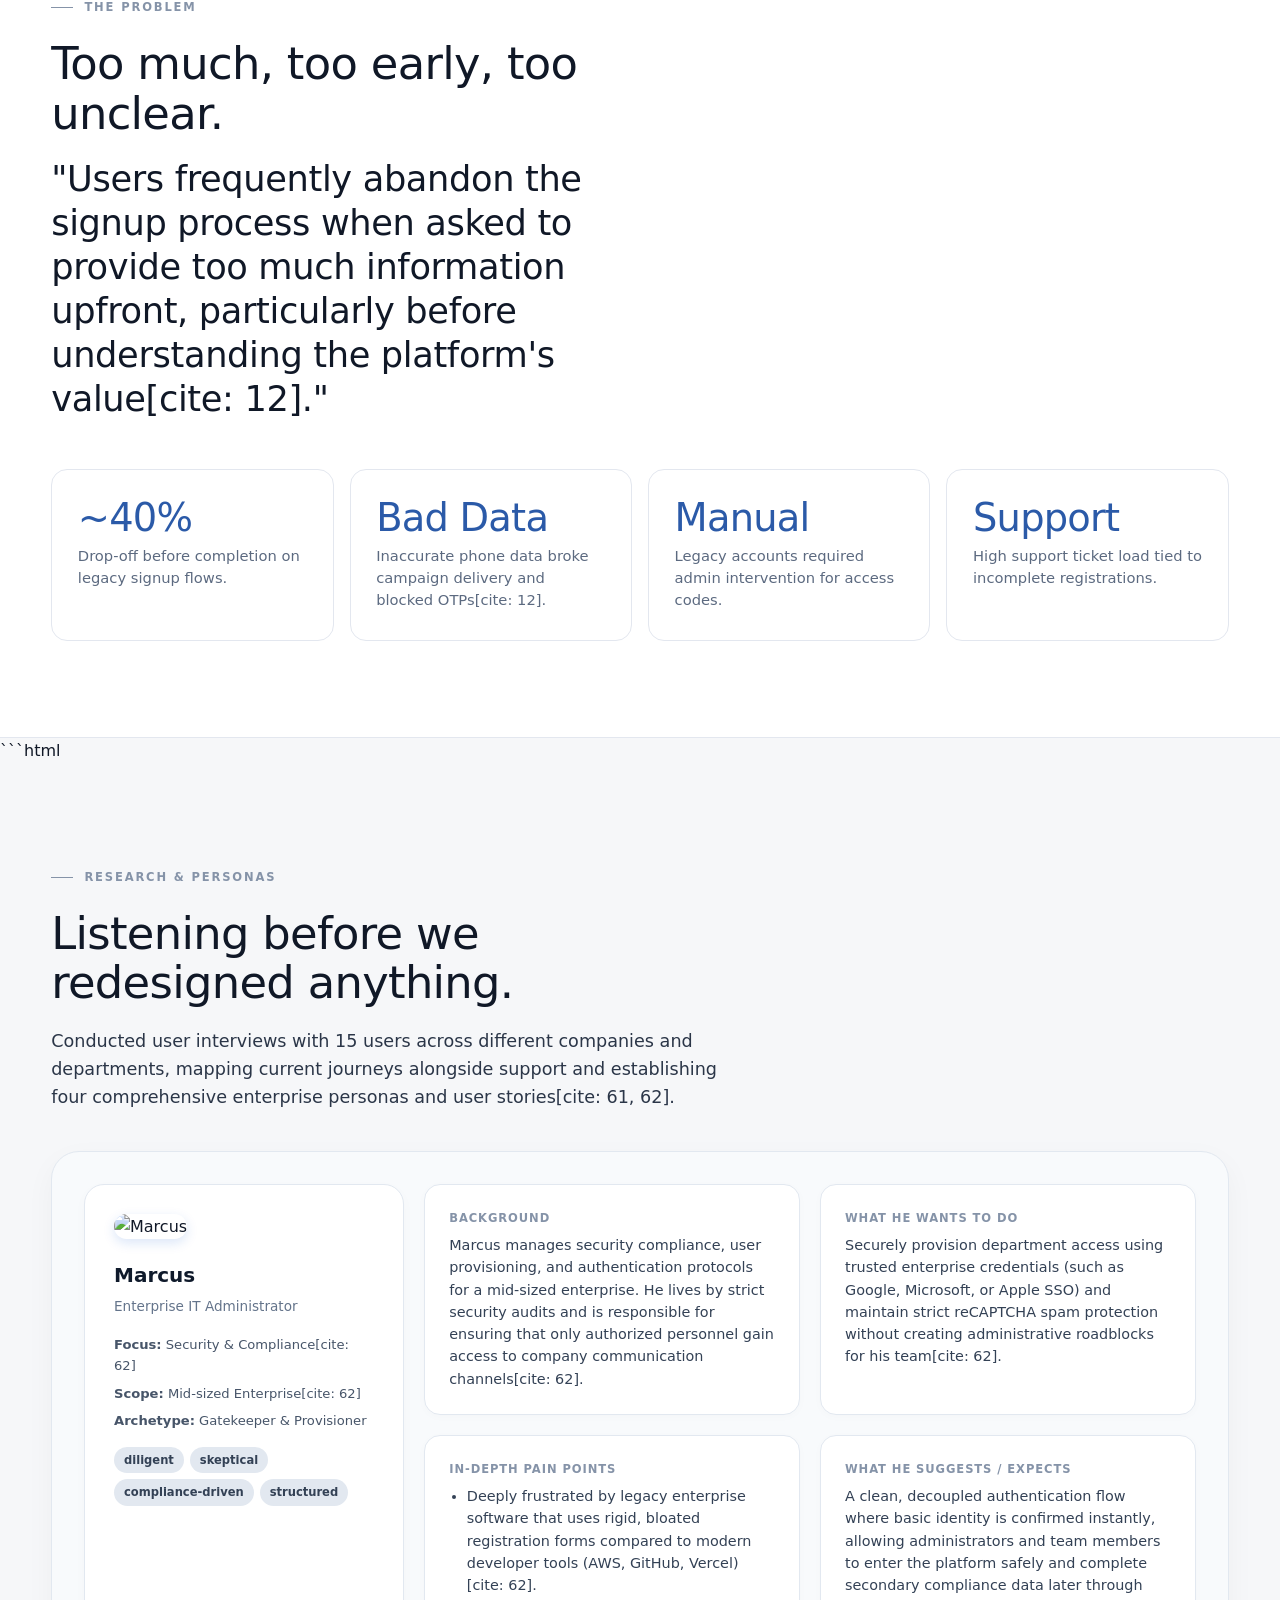
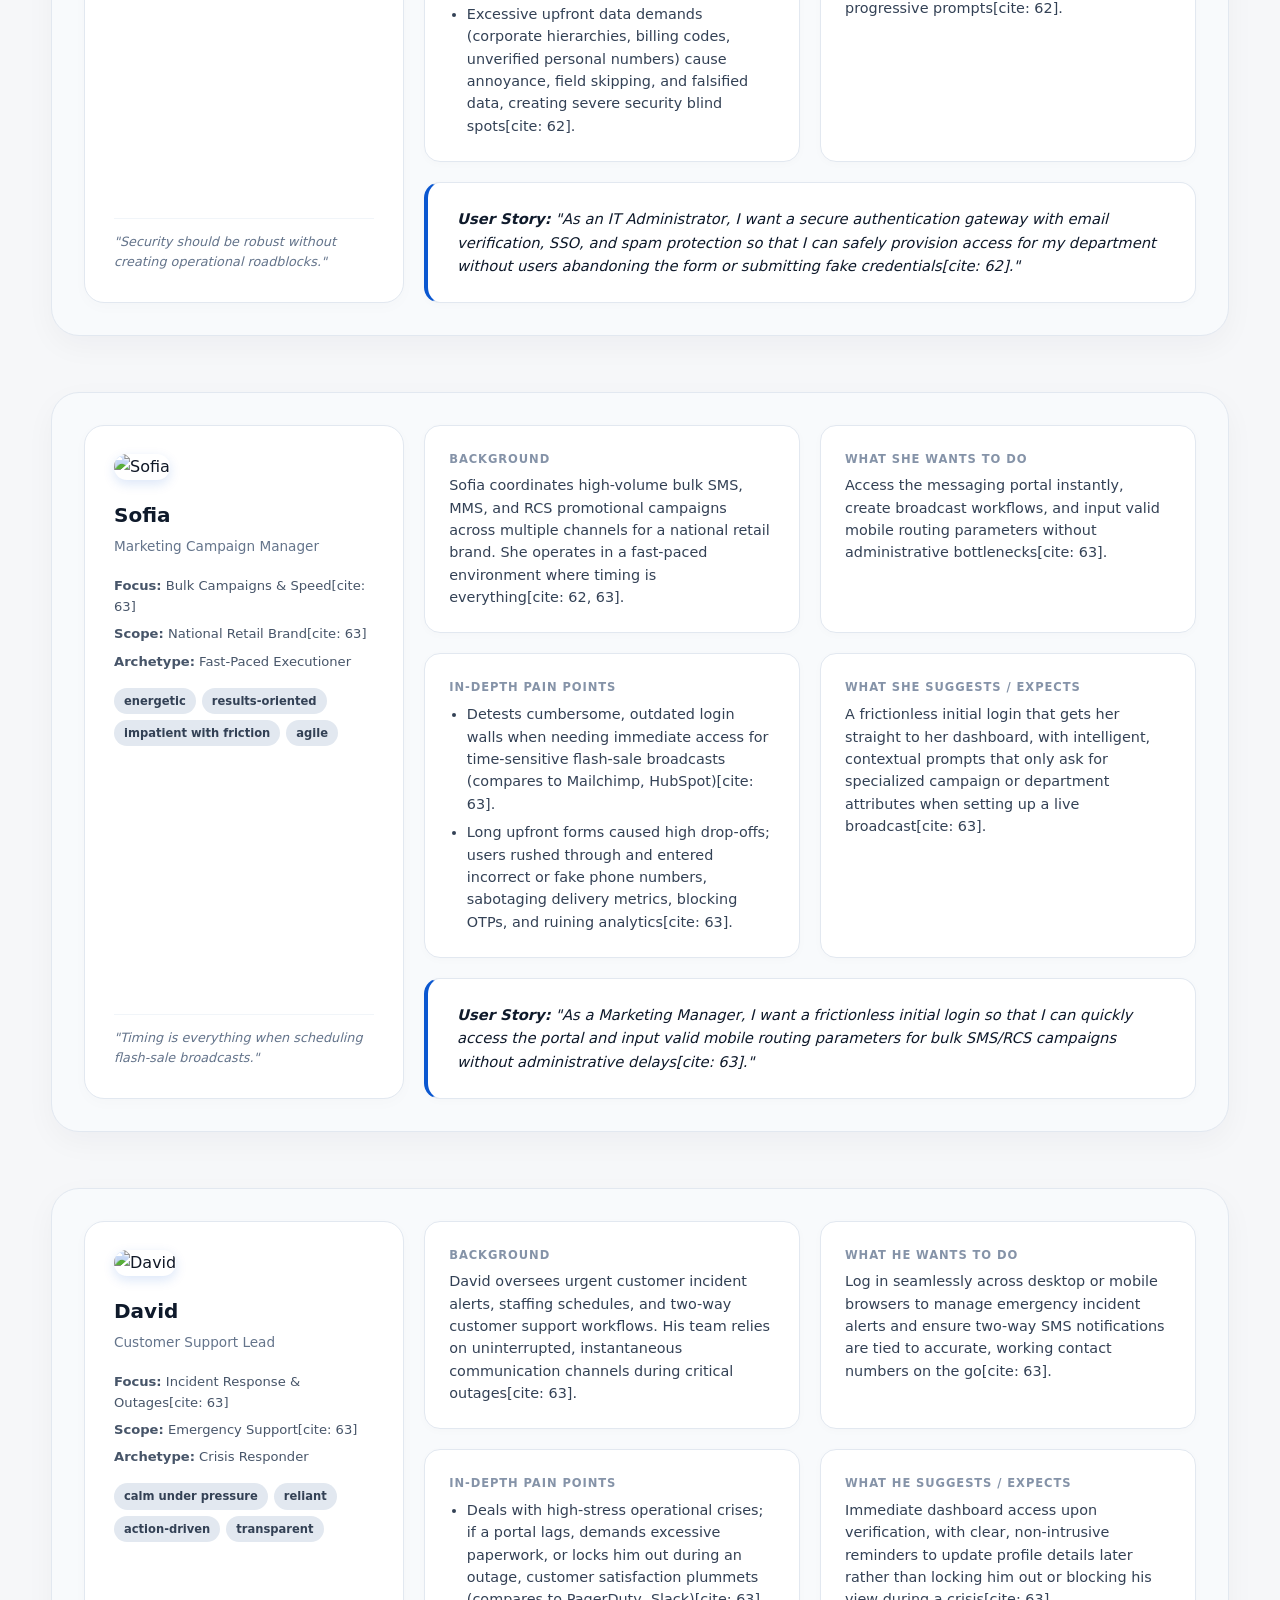
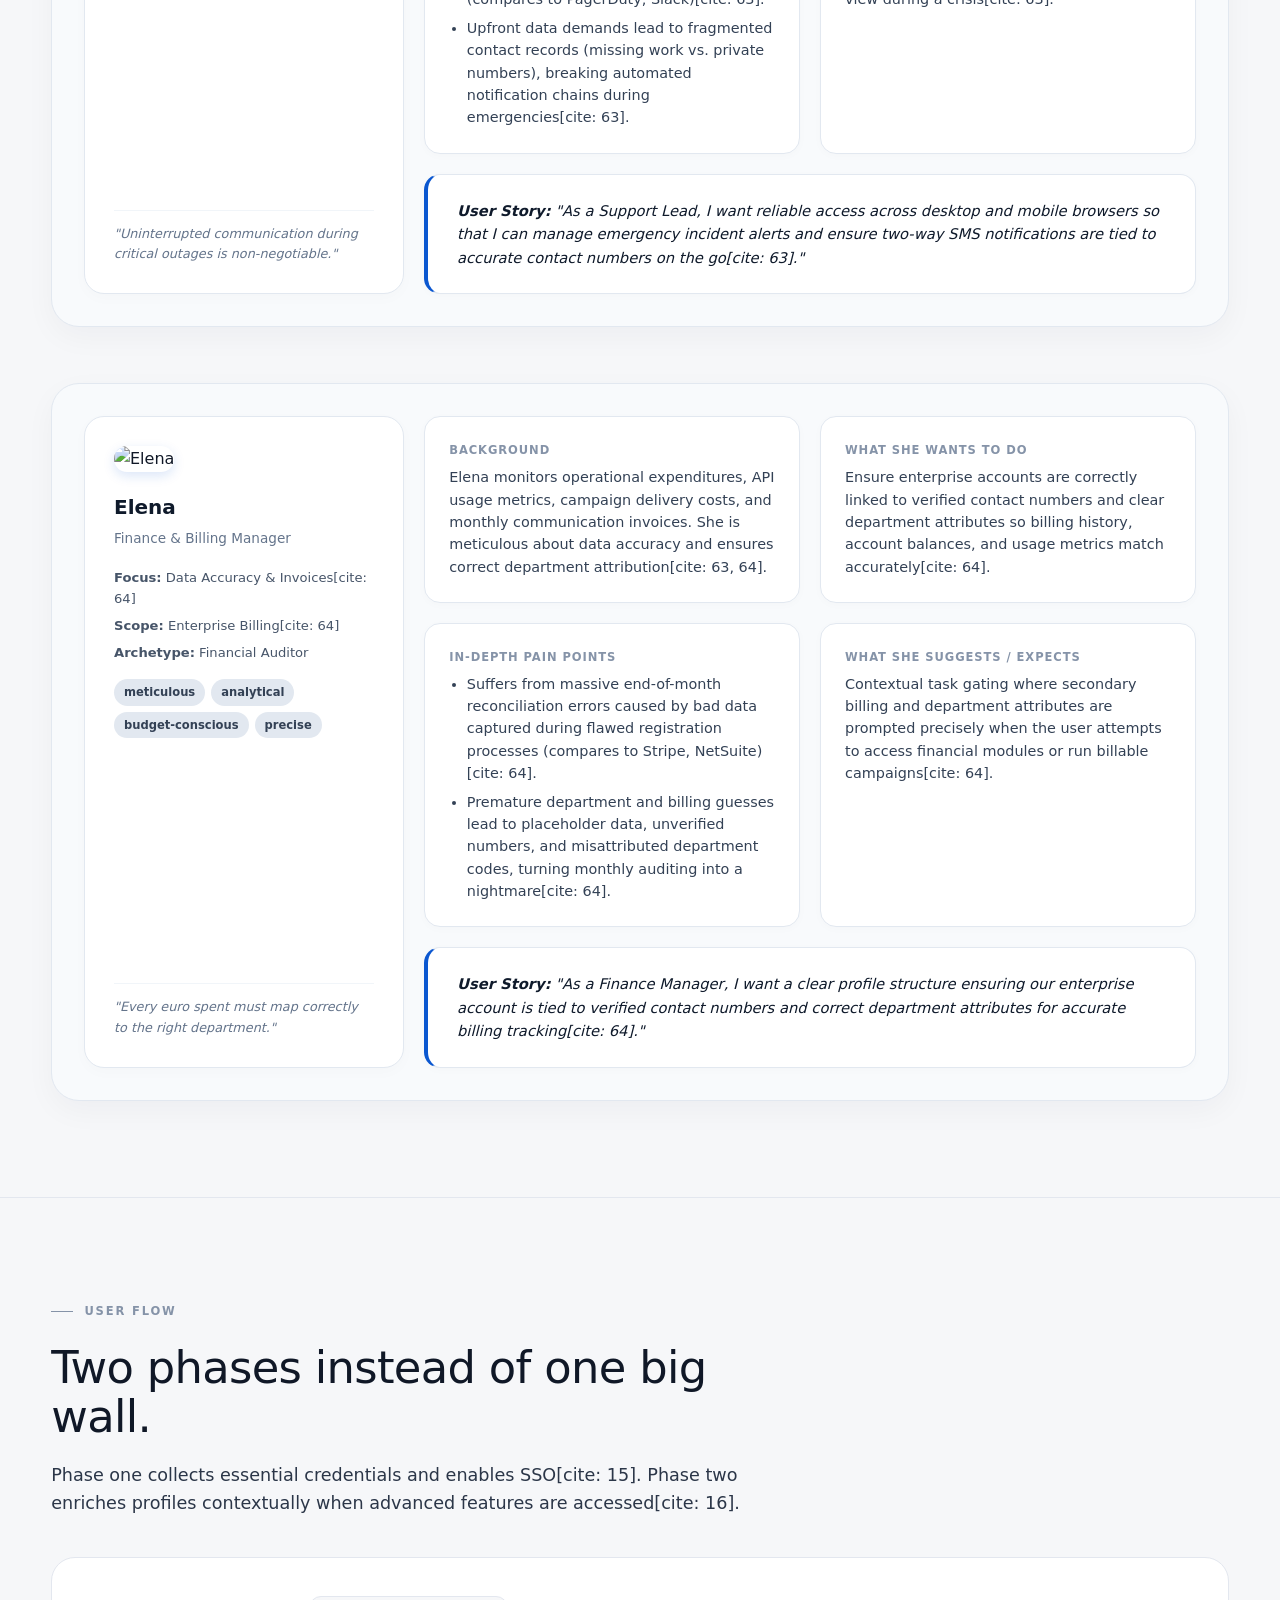
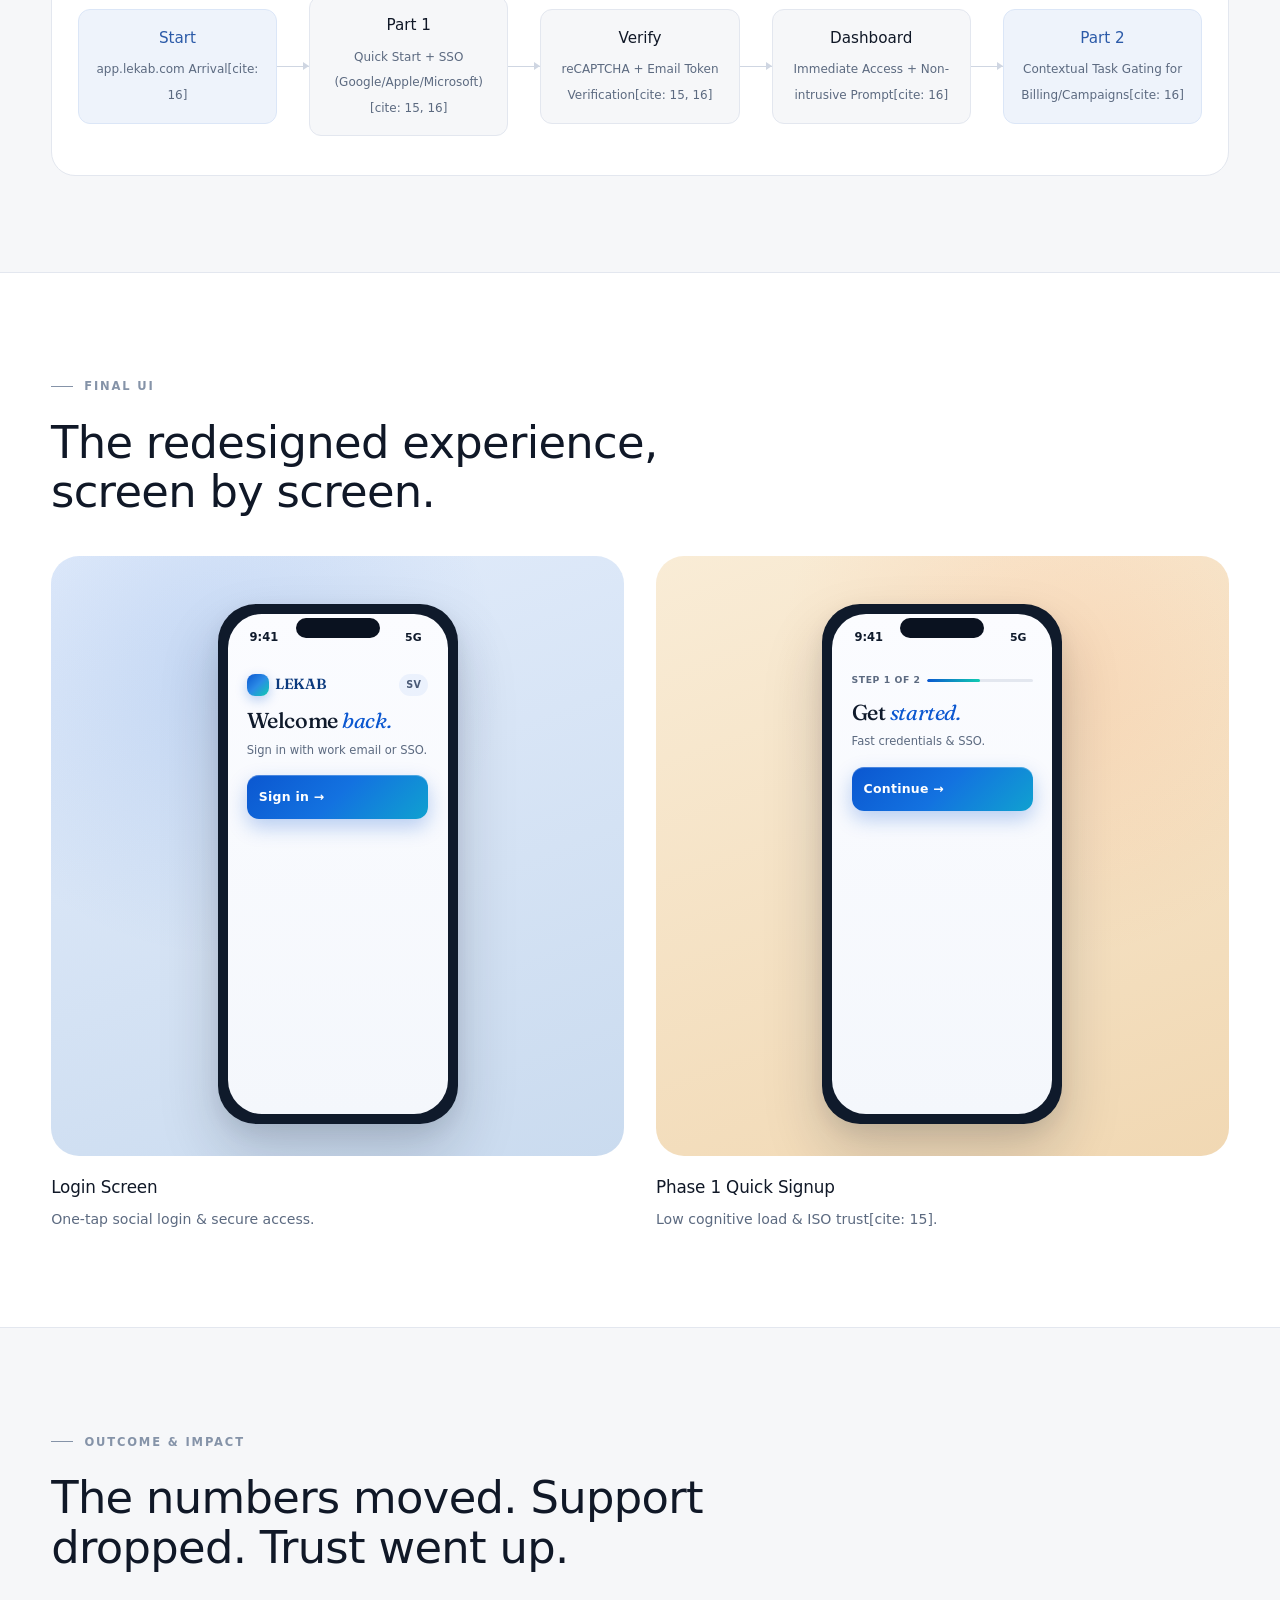
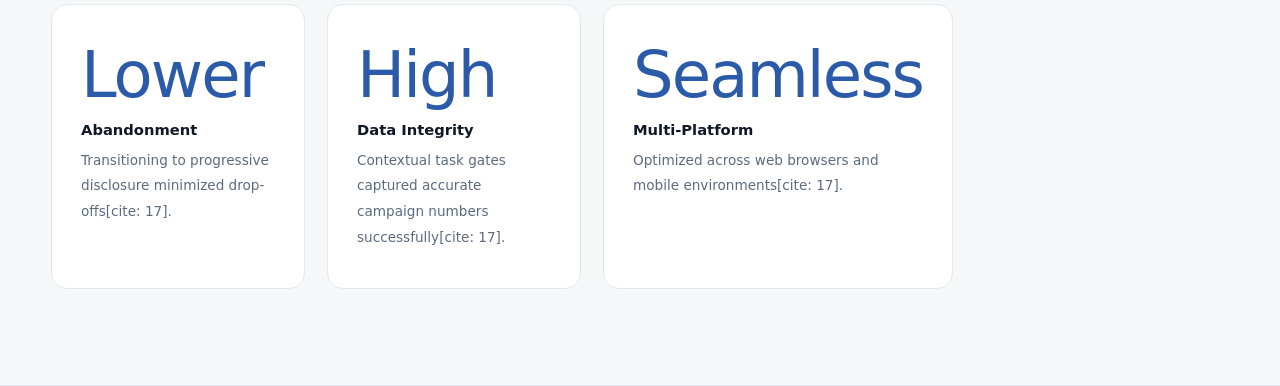
==== commit 0236c295: "Update print statement from 'Hello' to 'Goodbye'" ====
--- a/case-study-lekab.html
+++ b/case-study-lekab.html
@@ -1,1005 +1,539 @@
 <!DOCTYPE html>
 <html lang="en">
 <head>
-  <meta charset="UTF-8" />
-  <meta name="viewport" content="width=device-width, initial-scale=1.0" />
-  <title>LEKAB A calmer signup for high-stakes communication | Ahsan Javaid</title>
-  <meta name="description" content="UX/UI case study: redesigning the LEKAB self-service portal signup for accuracy, trust, and reduced abandonment." />
-  <link rel="preconnect" href="https://fonts.googleapis.com" />
-  <link rel="preconnect" href="https://fonts.gstatic.com" crossorigin />
-  <link href="https://fonts.googleapis.com/css2?family=Fraunces:opsz,wght@9..144,400;9..144,500;9..144,600;9..144,700&family=Inter:wght@400;500;600;700&display=swap" rel="stylesheet" />
-  <link rel="stylesheet" href="case-study.css" />
-  <link rel="stylesheet" href="enhancements.css" />
-  <style>
-    /* ========================================================================
-       LEKAB case study · Beauty-mockup design system
-       Rich in-phone UI components used only by the "Final UI" section.
-       ======================================================================== */
-
-    /* Enlarge the phone frame for these premium screens */
-    .screens-grid .phone {
-      width: 300px;
-      aspect-ratio: 9 / 19.5;
-      background: linear-gradient(160deg, #101a2f, #050a17);
-      border-radius: 44px;
-      padding: 10px;
-      box-shadow:
-        0 40px 90px rgba(11, 21, 45, 0.28),
-        0 12px 30px rgba(11, 21, 45, 0.14),
-        inset 0 0 0 1.5px rgba(255,255,255,0.05);
+<meta charset="UTF-8" />
+<meta name="viewport" content="width=device-width, initial-scale=1.0" />
+<title>LEKAB A calmer signup for high-stakes communication | Ahsan Javaid</title>
+<meta name="description" content="UX/UI case study: redesigning the LEKAB self-service portal signup for accuracy, trust, and reduced abandonment." />
+<link rel="preconnect" href="https://fonts.googleapis.com" />
+<link rel="preconnect" href="https://fonts.gstatic.com" crossorigin />
+<link href="https://fonts.googleapis.com/css?family=Fraunces:opsz,wght@9..144,400;9..144,500;9..144,600;9..144,700&family=Inter:wght@400;500;600;700&display=swap" rel="stylesheet" />
+<link rel="stylesheet" href="case-study.css" />
+<link rel="stylesheet" href="enhancements.css" />
+<style>
+/* LEKAB Case Study Beauty-mockup design system */
+.screens-grid.phone {
+  width: 300px;
+  aspect-ratio: 9/19.5;
+  background: linear-gradient(160deg, #101a2f, #050a17);
+  border-radius: 44px;
+  padding: 10px;
+  box-shadow: 0 40px 90px rgba(11, 21, 45, 0.28), 0 12px 30px rgba(11, 21, 45, 0.14), inset 0 0 0 1.5px rgba(255,255,255,0.05);
+  position: relative;
+}
+.screens-grid.phone::before {
+  content: "";
+  position: absolute; top: 12px; left: 50%; transform: translateX(-50%);
+  width: 96px; height: 24px; background: #030710; border-radius: 14px;
+  z-index: 2;
+  box-shadow: inset 0 0 0 1px rgba(255,255,255,0.04);
+}
+.screens-grid .phone-screen {
+  border-radius: 34px;
+  background: linear-gradient(180deg, #fbfcff 0%, #f4f7fc 100%);
+  display: flex; flex-direction: column;
+  overflow: hidden;
+  height: 100%;
+}
+.status-bar {
+  height: 46px;
+  padding: 0 26px 0 22px;
+  font-size: 0.72rem;
+  font-weight: 700;
+  color: #0f1a2b;
+  display: flex; align-items: center; justify-content: space-between;
+}
+.status-bar .rside {
+  display: inline-flex; align-items: center; gap: 5px;
+  font-size: 0.68rem;
+}
+.mock {
+  padding: 0.8rem 1.2rem 1.2rem;
+  flex: 1;
+  display: flex; flex-direction: column;
+  gap: 0.85rem;
+}
+.mock .top-brand {
+  display: flex; align-items: center; justify-content: space-between;
+}
+.mock .logo {
+  font-family: "Fraunces", serif;
+  font-weight: 600;
+  font-size: 0.92rem;
+  letter-spacing: -0.01em;
+  color: #0b3a7e;
+  display: inline-flex; align-items: center; gap: 6px;
+}
+.mock .logo::before {
+  content: "";
+  width: 22px; height: 22px;
+  border-radius: 8px;
+  background: linear-gradient(135deg, #0b57d0 0%, #2b8ce6 50%, #10cbb1 100%);
+  box-shadow: 0 4px 12px rgba(11, 87, 208, 0.28);
+}
+.lang-chip {
+  font-size: 0.6rem;
+  color: #4a5a76;
+  padding: 3px 7px;
+  border-radius: 999px;
+  background: rgba(11, 87, 208, 0.06);
+  font-weight: 600;
+  letter-spacing: 0.04em;
+}
+.greeting {
+  font-family: "Fraunces", serif;
+  font-weight: 500;
+  font-size: 1.35rem;
+  letter-spacing: -0.02em;
+  line-height: 1.05;
+  color: #0f1a2b;
+}
+.greeting em { font-style: italic; color: #0b57d0; font-weight: 400; }
+.subtitle {
+  font-size: 0.72rem;
+  color: #5c6a80;
+  line-height: 1.45;
+  margin: -0.3rem 0 0.2rem;
+}
+.stepbar {
+  display: flex; align-items: center; gap: 6px;
+  font-size: 0.58rem;
+  color: #5c6a80;
+  letter-spacing: 0.06em;
+  text-transform: uppercase;
+  font-weight: 600;
+}
+.stepbar .track { flex: 1; height: 3px; border-radius: 2px; background: #e3e7ef; position: relative; overflow: hidden; }
+.stepbar .track i { position: absolute; inset: 0; background: linear-gradient(90deg, #0b57d0, #10cbb1); border-radius: 2px; }
+.mock .in {
+  background: #ffffff;
+  border: 1.4px solid #e0e6f0;
+  border-radius: 12px;
+  padding: 0.6rem 0.7rem;
+  display: grid;
+  grid-template-columns: 22px 1fr auto;
+  gap: 8px;
+  align-items: center;
+  transition: all 0.2s ease;
+}
+.mock .in.active {
+  border-color: #0b57d0;
+  box-shadow: 0 0 0 3px rgba(11, 87, 208, 0.10);
+  background: #fbfdff;
+}
+.mock .in .icn { color: #8593a8; display: flex; align-items: center; }
+.mock .in .val { display: flex; flex-direction: column; gap: 1px; overflow: hidden; }
+.mock .in .val b { font-size: 0.52rem; color: #8593a8; text-transform: uppercase; letter-spacing: 0.08em; font-weight: 700; }
+.mock .in .val span { font-size: 0.75rem; color: #0f1a2b; font-weight: 500; overflow: hidden; text-overflow: ellipsis; white-space: nowrap; }
+.mock .in .val span.empty { color: #b0bacb; font-weight: 400; }
+.mock .in .end { color: #5c6a80; font-size: 0.65rem; }
+.mock .in .end.ok { color: #2f7a5a; }
+.strength {
+  display: grid; grid-template-columns: repeat(4, 1fr); gap: 3px;
+  margin-top: 4px;
+}
+.strength i { height: 3px; border-radius: 2px; background: #e3e7ef; }
+.strength i.w { background: #e11d48; }
+.strength i.m { background: #f59e0b; }
+.strength i.g { background: #10cbb1; }
+.strength-label {
+  font-size: 0.58rem;
+  color: #10cbb1;
+  font-weight: 700;
+  letter-spacing: 0.06em;
+  margin-top: 3px;
+  display: flex; justify-content: space-between;
+}
+.mock .cta {
+  background: linear-gradient(135deg, #0b57d0 0%, #1372e0 50%, #10a1d0 100%);
+  color: #fff;
+  border-radius: 12px;
+  padding: 0.75rem;
+  text-align: center;
+  font-size: 0.78rem;
+  font-weight: 600;
+  letter-spacing: 0.02em;
+  box-shadow: 0 8px 20px rgba(11, 87, 208, 0.28), inset 0 1px 0 rgba(255,255,255,0.25);
+  position: relative;
+  overflow: hidden;
+}
+.mock .ghost {
+  text-align: center;
+  color: #0b57d0;
+  font-size: 0.72rem;
+  font-weight: 600;
+  padding: 0.4rem 0;
+}
+.divider {
+  display: flex; align-items: center; gap: 8px;
+  color: #b0bacb;
+  font-size: 0.6rem;
+  letter-spacing: 0.08em;
+  font-weight: 600;
+  text-transform: uppercase;
+  margin: 0.2rem 0;
+}
+.divider::before, .divider::after {
+  content: ""; flex: 1; height: 1px; background: #e3e7ef;
+}
+.socials { display: grid; grid-template-columns: repeat(3, 1fr); gap: 6px; }
+.soc {
+  background: #ffffff;
+  border: 1.4px solid #e0e6f0;
+  border-radius: 12px;
+  padding: 0.55rem 0;
+  display: flex; align-items: center; justify-content: center;
+  transition: all 0.2s ease;
+}
+.trust {
+  display: inline-flex; align-items: center; gap: 5px;
+  background: #ecfdf5;
+  color: #059669;
+  padding: 3px 8px;
+  border-radius: 999px;
+  font-size: 0.6rem;
+  font-weight: 700;
+  letter-spacing: 0.02em;
+  width: fit-content;
+}
+.otp { display: grid; grid-template-columns: repeat(6, 1fr); gap: 6px; }
+.otp.box {
+  aspect-ratio: 1/1.2;
+  background: #ffffff;
+  border: 1.4px solid #e0e6f0;
+  border-radius: 10px;
+  display: flex; align-items: center; justify-content: center;
+  font-family: "Fraunces", serif;
+  font-weight: 500;
+  font-size: 1.05rem;
+  color: #0f1a2b;
+}
+.otp.box.filled { background: linear-gradient(180deg, #eef3ff, #ffffff); border-color: #cadaf8; }
+.otp.box.active {
+  border-color: #0b57d0;
+  box-shadow: 0 0 0 3px rgba(11, 87, 208, 0.12);
+  background: #ffffff;
+}
+.envelope-hero {
+  display: flex; flex-direction: column; align-items: center; gap: 8px;
+  padding: 0.4rem 0 0.2rem;
+}
+.envelope-box {
+  width: 78px; height: 78px;
+  border-radius: 22px;
+  background: linear-gradient(145deg, #eef3ff, #dceafe);
+  display: flex; align-items: center; justify-content: center;
+  box-shadow: 0 12px 24px rgba(11, 87, 208, 0.14), inset 0 0 0 1px rgba(11, 87, 208, 0.08);
+  position: relative;
+}
+.countdown {
+  display: inline-flex; align-items: center; gap: 5px;
+  background: #eef3ff;
+  color: #0b57d0;
+  padding: 4px 9px;
+  border-radius: 999px;
+  font-size: 0.62rem;
+  font-weight: 700;
+  letter-spacing: 0.03em;
+  font-variant-numeric: tabular-nums;
+  width: fit-content;
+  margin: 0 auto;
+}
+.avatar-block {
+  display: flex; align-items: center; gap: 12px;
+  padding: 0.8rem;
+  background: linear-gradient(135deg, #eef3ff, #f9fbff);
+  border-radius: 14px;
+  border: 1px solid #dbe6f7;
+}
+.avatar-lg {
+  width: 44px; height: 44px;
+  border-radius: 50%;
+  background: linear-gradient(145deg, #0b57d0, #10cbb1);
+  display: flex; align-items: center; justify-content: center;
+  color: #fff;
+  font-family: "Fraunces", serif;
+  font-weight: 600;
+  font-size: 1rem;
+  box-shadow: 0 6px 14px rgba(11, 87, 208, 0.25);
+}
+.avatar-block .name { font-size: 0.78rem; font-weight: 600; color: #0f1a2b; line-height: 1.2; }
+.avatar-block .email { font-size: 0.62rem; color: #5c6a80; margin-top: 2px; }
+.avatar-block .badge {
+  margin-left: auto;
+  background: #ecfdf5;
+  color: #059669;
+  font-size: 0.55rem;
+  padding: 3px 7px;
+  border-radius: 999px;
+  font-weight: 700;
+  letter-spacing: 0.04em;
+}
+.pill-row { display: flex; flex-wrap: wrap; gap: 5px; }
+.pill {
+  background: #ffffff;
+  border: 1.4px solid #e3e7ef;
+  color: #52617d;
+  font-size: 0.66rem;
+  font-weight: 600;
+  padding: 5px 10px;
+  border-radius: 999px;
+  display: inline-flex; align-items: center; gap: 4px;
+}
+.pill.on {
+  background: linear-gradient(135deg, #0b57d0, #1372e0);
+  color: #fff;
+  border-color: transparent;
+  box-shadow: 0 4px 10px rgba(11, 87, 208, 0.25);
+}
+.pill .dot { width: 5px; height: 5px; border-radius: 50%; background: currentColor; opacity: 0.5; }
+.field-label {
+  font-size: 0.55rem;
+  color: #8593a8;
+  text-transform: uppercase;
+  letter-spacing: 0.1em;
+  font-weight: 700;
+  margin-bottom: -2px;
+}
+.toggle-row {
+  display: flex; align-items: center; justify-content: space-between;
+  padding: 0.5rem 0.55rem;
+  background: #ffffff;
+  border: 1.4px solid #e3e7ef;
+  border-radius: 10px;
+}
+.toggle-row .lbl { font-size: 0.68rem; color: #0f1a2b; font-weight: 600; display: flex; align-items: center; gap: 6px; }
+.switch {
+  width: 26px; height: 15px;
+  border-radius: 999px;
+  background: #cfd6e2;
+  position: relative;
+  transition: background 0.2s;
+}
+.switch::after {
+  content: "";
+  position: absolute;
+  top: 2px; left: 2px;
+  width: 11px; height: 11px;
+  background: #fff;
+  border-radius: 50%;
+  transition: transform 0.2s;
+  box-shadow: 0 1px 2px rgba(0,0,0,0.15);
+}
+.switch.on { background: linear-gradient(90deg, #0b57d0, #10cbb1); }
+.switch.on::after { transform: translateX(11px); }
+.success-preview {
+  background: linear-gradient(135deg, #ecfdf5, #dcfce7);
+  border: 1px solid #a7f3d0;
+  border-radius: 12px;
+  padding: 0.7rem;
+  display: flex; align-items: center; gap: 8px;
+}
+.success-preview .emo {
+  width: 30px; height: 30px;
+  background: #10b981;
+  color: #fff;
+  border-radius: 50%;
+  display: flex; align-items: center; justify-content: center;
+  flex-shrink: 0;
+}
+.success-preview .t { font-size: 0.7rem; font-weight: 700; color: #065f46; }
+.success-preview .s { font-size: 0.58rem; color: #059669; margin-top: 1px; }
+.terms-line {
+  display: flex; align-items: center; gap: 6px;
+  font-size: 0.58rem; color: #5c6a80; line-height: 1.4;
+}
+.terms-line .cbox {
+  width: 14px; height: 14px; border-radius: 4px;
+  background: linear-gradient(135deg, #0b57d0, #10cbb1);
+  display: flex; align-items: center; justify-content: center;
+  flex-shrink: 0;
+  box-shadow: 0 2px 4px rgba(11, 87, 208, 0.2);
+}
+.terms-line a { color: #0b57d0; font-weight: 600; text-decoration: none; }
+.screens-grid .screen-stage {
+  min-height: 460px;
+  padding: 3rem 1.5rem 2rem;
+  border-radius: 28px;
+  display: flex;
+  justify-content: center;
+  align-items: center;
+}
+.screens-grid .screen-stage.cool { background: radial-gradient(circle at 30% 20%, rgba(11, 87, 208, 0.12), transparent 45%), linear-gradient(160deg, #e2ecfb 0%, #cadbef 100%); }
+.screens-grid .screen-stage.warm { background: radial-gradient(circle at 70% 20%, rgba(255, 155, 100, 0.18), transparent 45%), linear-gradient(160deg, #f9ecd6 0%, #f1d8b3 100%); }
+.screens-grid .screen-stage.soft { background: radial-gradient(circle at 50% 20%, rgba(148, 163, 184, 0.18), transparent 45%), linear-gradient(160deg, #edf0f5 0%, #dae0eb 100%); }
+.screens-grid .screen-stage.mint { background: radial-gradient(circle at 40% 20%, rgba(16, 203, 177, 0.18), transparent 45%), linear-gradient(160deg, #d9efe5 0%, #b7dfcd 100%); }
+
+/* Persona Grid Customizations for exact 2x2 Layout */
+.research-grid {
+    display: grid;
+    grid-template-columns: calc(50% - 0.75rem) calc(50% - 0.75rem);
+    gap: 1.5rem;
+    width: 100%;
+    align-items: stretch;
+}
+@media (max-width: 820px) {
+    .research-grid {
+        grid-template-columns: 1fr;
     }
-    .screens-grid .phone::before {
-      content: "";
-      position: absolute; top: 12px; left: 50%; transform: translateX(-50%);
-      width: 96px; height: 24px; background: #030710; border-radius: 14px;
-      z-index: 2;
-      box-shadow: inset 0 0 0 1px rgba(255,255,255,0.04);
-    }
-    .screens-grid .phone-screen {
-      border-radius: 34px;
-      background: linear-gradient(180deg, #fbfcff 0%, #f4f7fc 100%);
-      display: flex; flex-direction: column;
-      overflow: hidden;
-    }
-    .screens-grid .status-bar {
-      height: 46px;
-      padding: 0 26px 0 22px;
-      font-size: 0.72rem;
-      font-weight: 700;
-      color: #0f1a2b;
-    }
-    .screens-grid .status-bar .rside {
-      display: inline-flex; align-items: center; gap: 5px;
-      font-size: 0.68rem;
-    }
-    .rside svg { display: block; }
-
-    /* Body layout */
-    .mock {
-      padding: 0.8rem 1.2rem 1.2rem;
-      flex: 1;
-      display: flex; flex-direction: column;
-      gap: 0.85rem;
-    }
-    .mock .top-brand {
-      display: flex; align-items: center; justify-content: space-between;
-    }
-    .mock .logo {
-      font-family: "Fraunces", serif;
-      font-weight: 600;
-      font-size: 0.92rem;
-      letter-spacing: -0.01em;
-      color: #0b3a7e;
-      display: inline-flex; align-items: center; gap: 6px;
-    }
-    .mock .logo::before {
-      content: "";
-      width: 22px; height: 22px;
-      border-radius: 8px;
-      background: linear-gradient(135deg, #0b57d0 0%, #2b8ce6 50%, #10cbb1 100%);
-      box-shadow: 0 4px 12px rgba(11, 87, 208, 0.28);
-    }
-    .mock .lang-chip {
-      font-size: 0.6rem;
-      color: #4a5a76;
-      padding: 3px 7px;
-      border-radius: 999px;
-      background: rgba(11, 87, 208, 0.06);
-      font-weight: 600;
-      letter-spacing: 0.04em;
-    }
-
-    /* Greeting */
-    .mock .greeting {
-      font-family: "Fraunces", serif;
-      font-weight: 500;
-      font-size: 1.35rem;
-      letter-spacing: -0.02em;
-      line-height: 1.05;
-      color: #0f1a2b;
-    }
-    .mock .greeting em { font-style: italic; color: #0b57d0; font-weight: 400; }
-    .mock .subtitle {
-      font-size: 0.72rem;
-      color: #5c6a80;
-      line-height: 1.45;
-      margin: -0.3rem 0 0.2rem;
-    }
-
-    /* Step progress */
-    .mock .stepbar {
-      display: flex; align-items: center; gap: 6px;
-      font-size: 0.58rem;
-      color: #5c6a80;
-      letter-spacing: 0.06em;
-      text-transform: uppercase;
-      font-weight: 600;
-    }
-    .stepbar .track { flex: 1; height: 3px; border-radius: 2px; background: #e3e7ef; position: relative; overflow: hidden; }
-    .stepbar .track i { position: absolute; inset: 0; background: linear-gradient(90deg, #0b57d0, #10cbb1); border-radius: 2px; }
-
-    /* Field */
-    .mock .in {
-      background: #ffffff;
-      border: 1.4px solid #e0e6f0;
-      border-radius: 12px;
-      padding: 0.6rem 0.7rem;
-      display: grid;
-      grid-template-columns: 22px 1fr auto;
-      gap: 8px;
-      align-items: center;
-      transition: all 0.2s ease;
-    }
-    .mock .in.active {
-      border-color: #0b57d0;
-      box-shadow: 0 0 0 3px rgba(11, 87, 208, 0.10);
-      background: #fbfdff;
-    }
-    .mock .in .icn { color: #8593a8; display: flex; align-items: center; }
-    .mock .in .val { display: flex; flex-direction: column; gap: 1px; overflow: hidden; }
-    .mock .in .val b { font-size: 0.52rem; color: #8593a8; text-transform: uppercase; letter-spacing: 0.08em; font-weight: 700; }
-    .mock .in .val span { font-size: 0.75rem; color: #0f1a2b; font-weight: 500; overflow: hidden; text-overflow: ellipsis; white-space: nowrap; }
-    .mock .in .val span.empty { color: #b0bacb; font-weight: 400; }
-    .mock .in .end { color: #5c6a80; font-size: 0.65rem; }
-    .mock .in .end.ok { color: #2f7a5a; }
-
-    /* Password strength meter */
-    .mock .strength {
-      display: grid; grid-template-columns: repeat(4, 1fr); gap: 3px;
-      margin-top: 4px;
-    }
-    .strength i { height: 3px; border-radius: 2px; background: #e3e7ef; }
-    .strength i.w { background: #e11d48; }
-    .strength i.m { background: #f59e0b; }
-    .strength i.g { background: #10cbb1; }
-    .mock .strength-label {
-      font-size: 0.58rem;
-      color: #10cbb1;
-      font-weight: 700;
-      letter-spacing: 0.06em;
-      margin-top: 3px;
-      display: flex; justify-content: space-between;
-    }
-
-    /* Buttons */
-    .mock .cta {
-      background: linear-gradient(135deg, #0b57d0 0%, #1372e0 50%, #10a1d0 100%);
-      color: #fff;
-      border-radius: 12px;
-      padding: 0.75rem;
-      text-align: center;
-      font-size: 0.78rem;
-      font-weight: 600;
-      letter-spacing: 0.02em;
-      box-shadow:
-        0 8px 20px rgba(11, 87, 208, 0.28),
-        inset 0 1px 0 rgba(255,255,255,0.25);
-      position: relative;
-      overflow: hidden;
-    }
-    .mock .cta::after {
-      content: "";
-      position: absolute; top: 0; left: -30%;
-      width: 30%; height: 100%;
-      background: linear-gradient(90deg, transparent, rgba(255,255,255,0.35), transparent);
-      transform: skewX(-20deg);
-      animation: sheen 3.5s ease-in-out infinite;
-    }
-    @keyframes sheen {
-      0%, 60%, 100% { left: -30%; }
-      80% { left: 130%; }
-    }
-    @media (prefers-reduced-motion: reduce) {
-      .mock .cta::after { animation: none; display: none; }
-    }
-    .mock .ghost {
-      text-align: center;
-      color: #0b57d0;
-      font-size: 0.72rem;
-      font-weight: 600;
-      padding: 0.4rem 0;
-    }
-    .mock .divider {
-      display: flex; align-items: center; gap: 8px;
-      color: #b0bacb;
-      font-size: 0.6rem;
-      letter-spacing: 0.08em;
-      font-weight: 600;
-      text-transform: uppercase;
-      margin: 0.2rem 0;
-    }
-    .divider::before, .divider::after {
-      content: ""; flex: 1; height: 1px; background: #e3e7ef;
-    }
-
-    /* Social login row */
-    .socials { display: grid; grid-template-columns: repeat(3, 1fr); gap: 6px; }
-    .soc {
-      background: #ffffff;
-      border: 1.4px solid #e0e6f0;
-      border-radius: 12px;
-      padding: 0.55rem 0;
-      display: flex; align-items: center; justify-content: center;
-      transition: all 0.2s ease;
-    }
-    .soc svg { display: block; }
-
-    /* Trust chip */
-    .trust {
-      display: inline-flex; align-items: center; gap: 5px;
-      background: #ecfdf5;
-      color: #059669;
-      padding: 3px 8px;
-      border-radius: 999px;
-      font-size: 0.6rem;
-      font-weight: 700;
-      letter-spacing: 0.02em;
-      width: fit-content;
-    }
-    .trust svg { color: #059669; }
-
-    /* OTP boxes */
-    .otp { display: grid; grid-template-columns: repeat(6, 1fr); gap: 6px; }
-    .otp .box {
-      aspect-ratio: 1 / 1.2;
-      background: #ffffff;
-      border: 1.4px solid #e0e6f0;
-      border-radius: 10px;
-      display: flex; align-items: center; justify-content: center;
-      font-family: "Fraunces", serif;
-      font-weight: 500;
-      font-size: 1.05rem;
-      color: #0f1a2b;
-    }
-    .otp .box.filled { background: linear-gradient(180deg, #eef3ff, #ffffff); border-color: #cadaf8; }
-    .otp .box.active {
-      border-color: #0b57d0;
-      box-shadow: 0 0 0 3px rgba(11, 87, 208, 0.12);
-      background: #ffffff;
-    }
-    .otp .box.active::after {
-      content: "";
-      width: 1.5px; height: 60%;
-      background: #0b57d0;
-      animation: blink 0.9s step-end infinite;
-      display: block;
-    }
-    @keyframes blink { 50% { opacity: 0; } }
-
-    /* Envelope hero (for verify screen) */
-    .envelope-hero {
-      display: flex; flex-direction: column; align-items: center; gap: 8px;
-      padding: 0.4rem 0 0.2rem;
-    }
-    .envelope-box {
-      width: 78px; height: 78px;
-      border-radius: 22px;
-      background: linear-gradient(145deg, #eef3ff, #dceafe);
-      display: flex; align-items: center; justify-content: center;
-      box-shadow: 0 12px 24px rgba(11, 87, 208, 0.14), inset 0 0 0 1px rgba(11, 87, 208, 0.08);
-      position: relative;
-    }
-    .envelope-box::before {
-      content: "";
-      position: absolute; inset: -6px;
-      border-radius: 26px;
-      border: 1px solid rgba(11, 87, 208, 0.2);
-      opacity: 0;
-      animation: env-pulse 2.6s ease-out infinite;
-    }
-    @keyframes env-pulse {
-      0% { opacity: 0.6; transform: scale(1); }
-      100% { opacity: 0; transform: scale(1.22); }
-    }
-    @media (prefers-reduced-motion: reduce) {
-      .envelope-box::before { animation: none; display: none; }
-    }
-
-    /* Countdown resend chip */
-    .countdown {
-      display: inline-flex; align-items: center; gap: 5px;
-      background: #eef3ff;
-      color: #0b57d0;
-      padding: 4px 9px;
-      border-radius: 999px;
-      font-size: 0.62rem;
-      font-weight: 700;
-      letter-spacing: 0.03em;
-      font-variant-numeric: tabular-nums;
-      width: fit-content;
-      margin: 0 auto;
-    }
-
-    /* Avatar block (profile) */
-    .avatar-block {
-      display: flex; align-items: center; gap: 12px;
-      padding: 0.8rem;
-      background: linear-gradient(135deg, #eef3ff, #f9fbff);
-      border-radius: 14px;
-      border: 1px solid #dbe6f7;
-    }
-    .avatar-lg {
-      width: 44px; height: 44px;
-      border-radius: 50%;
-      background: linear-gradient(145deg, #0b57d0, #10cbb1);
-      display: flex; align-items: center; justify-content: center;
-      color: #fff;
-      font-family: "Fraunces", serif;
-      font-weight: 600;
-      font-size: 1rem;
-      box-shadow: 0 6px 14px rgba(11, 87, 208, 0.25);
-    }
-    .avatar-block .name { font-size: 0.78rem; font-weight: 600; color: #0f1a2b; line-height: 1.2; }
-    .avatar-block .email { font-size: 0.62rem; color: #5c6a80; margin-top: 2px; }
-    .avatar-block .badge {
-      margin-left: auto;
-      background: #ecfdf5;
-      color: #059669;
-      font-size: 0.55rem;
-      padding: 3px 7px;
-      border-radius: 999px;
-      font-weight: 700;
-      letter-spacing: 0.04em;
-    }
-
-    /* Pill selectors */
-    .pill-row { display: flex; flex-wrap: wrap; gap: 5px; }
-    .pill {
-      background: #ffffff;
-      border: 1.4px solid #e3e7ef;
-      color: #52617d;
-      font-size: 0.66rem;
-      font-weight: 600;
-      padding: 5px 10px;
-      border-radius: 999px;
-      display: inline-flex; align-items: center; gap: 4px;
-    }
-    .pill.on {
-      background: linear-gradient(135deg, #0b57d0, #1372e0);
-      color: #fff;
-      border-color: transparent;
-      box-shadow: 0 4px 10px rgba(11, 87, 208, 0.25);
-    }
-    .pill .dot { width: 5px; height: 5px; border-radius: 50%; background: currentColor; opacity: 0.5; }
-
-    /* Section label inside mockup */
-    .field-label {
-      font-size: 0.55rem;
-      color: #8593a8;
-      text-transform: uppercase;
-      letter-spacing: 0.1em;
-      font-weight: 700;
-      margin-bottom: -2px;
-    }
-
-    /* Toggle switch */
-    .toggle-row {
-      display: flex; align-items: center; justify-content: space-between;
-      padding: 0.5rem 0.55rem;
-      background: #ffffff;
-      border: 1.4px solid #e3e7ef;
-      border-radius: 10px;
-    }
-    .toggle-row .lbl { font-size: 0.68rem; color: #0f1a2b; font-weight: 600; display: flex; align-items: center; gap: 6px; }
-    .toggle-row .lbl svg { color: #5c6a80; }
-    .toggle-row .lbl .hint { font-size: 0.55rem; color: #8593a8; font-weight: 500; margin-left: 4px; }
-    .switch {
-      width: 26px; height: 15px;
-      border-radius: 999px;
-      background: #cfd6e2;
-      position: relative;
-      transition: background 0.2s;
-    }
-    .switch::after {
-      content: "";
-      position: absolute;
-      top: 2px; left: 2px;
-      width: 11px; height: 11px;
-      background: #fff;
-      border-radius: 50%;
-      transition: transform 0.2s;
-      box-shadow: 0 1px 2px rgba(0,0,0,0.15);
-    }
-    .switch.on { background: linear-gradient(90deg, #0b57d0, #10cbb1); }
-    .switch.on::after { transform: translateX(11px); }
-
-    /* Success preview banner */
-    .success-preview {
-      background: linear-gradient(135deg, #ecfdf5, #dcfce7);
-      border: 1px solid #a7f3d0;
-      border-radius: 12px;
-      padding: 0.7rem;
-      display: flex; align-items: center; gap: 8px;
-    }
-    .success-preview .emo {
-      width: 30px; height: 30px;
-      background: #10b981;
-      color: #fff;
-      border-radius: 50%;
-      display: flex; align-items: center; justify-content: center;
-      flex-shrink: 0;
-    }
-    .success-preview .t { font-size: 0.7rem; font-weight: 700; color: #065f46; }
-    .success-preview .s { font-size: 0.58rem; color: #059669; margin-top: 1px; }
-
-    /* Compact terms line */
-    .terms-line {
-      display: flex; align-items: center; gap: 6px;
-      font-size: 0.58rem; color: #5c6a80; line-height: 1.4;
-    }
-    .terms-line .cbox {
-      width: 14px; height: 14px; border-radius: 4px;
-      background: linear-gradient(135deg, #0b57d0, #10cbb1);
-      display: flex; align-items: center; justify-content: center;
-      flex-shrink: 0;
-      box-shadow: 0 2px 4px rgba(11, 87, 208, 0.2);
-    }
-    .terms-line a { color: #0b57d0; font-weight: 600; text-decoration: none; }
-
-    /* Alter stage backgrounds for the new screens (softer, richer) */
-    .screens-grid .screen-stage {
-      min-height: 460px;
-      padding: 3rem 1.5rem 2rem;
-      border-radius: 28px;
-    }
-    .screens-grid .screen-stage.cool {
-      background:
-        radial-gradient(circle at 30% 20%, rgba(11, 87, 208, 0.12), transparent 45%),
-        linear-gradient(160deg, #e2ecfb 0%, #cadbef 100%);
-    }
-    .screens-grid .screen-stage.warm {
-      background:
-        radial-gradient(circle at 70% 20%, rgba(255, 155, 100, 0.18), transparent 45%),
-        linear-gradient(160deg, #f9ecd6 0%, #f1d8b3 100%);
-    }
-    .screens-grid .screen-stage.soft {
-      background:
-        radial-gradient(circle at 50% 20%, rgba(148, 163, 184, 0.18), transparent 45%),
-        linear-gradient(160deg, #edf0f5 0%, #dae0eb 100%);
-    }
-    .screens-grid .screen-stage.mint {
-      background:
-        radial-gradient(circle at 40% 20%, rgba(16, 203, 177, 0.18), transparent 45%),
-        linear-gradient(160deg, #d9efe5 0%, #b7dfcd 100%);
-    }
-
-    /* Mobile shrink for premium screens */
-    @media (max-width: 720px) {
-      .screens-grid .phone { width: 260px; }
-      .screens-grid .screen-stage { min-height: unset; padding: 2rem 1rem 1.5rem; border-radius: 24px; }
-    }
-    @media (max-width: 480px) {
-      .screens-grid .phone { width: 230px; padding: 8px; border-radius: 36px; }
-      .screens-grid .phone-screen { border-radius: 28px; }
-      .screens-grid .screen-stage { padding: 1.6rem 0.8rem 1.4rem; border-radius: 20px; }
-    }
-
-    /* ========================================================================
-       Hero visual · beauty mockups (phone + rich admin desktop)
-       ======================================================================== */
-
-    /* Extend beauty-phone styles to the hero phone */
-    .hero-stage .phone {
-      width: 280px;
-      aspect-ratio: 9 / 19.5;
-      background: linear-gradient(160deg, #101a2f, #050a17);
-      border-radius: 42px;
-      padding: 10px;
-      box-shadow:
-        0 40px 90px rgba(11, 21, 45, 0.28),
-        0 12px 30px rgba(11, 21, 45, 0.14),
-        inset 0 0 0 1.5px rgba(255,255,255,0.05);
-    }
-    .hero-stage .phone::before {
-      content: "";
-      position: absolute; top: 12px; left: 50%; transform: translateX(-50%);
-      width: 90px; height: 22px; background: #030710; border-radius: 13px;
-      z-index: 2;
-      box-shadow: inset 0 0 0 1px rgba(255,255,255,0.04);
-    }
-    .hero-stage .phone-screen {
-      border-radius: 33px;
-      background: linear-gradient(180deg, #fbfcff, #f4f7fc);
-    }
-    .hero-stage .status-bar {
-      height: 42px;
-      padding: 0 24px 0 20px;
-      font-weight: 700;
-      font-size: 0.72rem;
-      color: #0f1a2b;
-    }
-    .hero-stage .rside { display: inline-flex; align-items: center; gap: 5px; }
-
-    /* Rich admin desktop */
-    .hero-stage .desktop {
-      width: 100%;
-      max-width: 700px;
-      background: linear-gradient(160deg, #0f1a2b, #050a17);
-      border-radius: 14px 14px 0 0;
-      padding: 8px 8px 0;
-      box-shadow:
-        0 50px 90px rgba(11, 21, 45, 0.28),
-        0 12px 30px rgba(11, 21, 45, 0.14),
-        inset 0 0 0 1.5px rgba(255,255,255,0.04);
-      position: relative;
-    }
-    .hero-stage .desktop-bar {
-      display: flex; align-items: center; gap: 6px;
-      padding: 6px 10px 10px;
-    }
-    .hero-stage .desktop-bar i {
-      width: 11px; height: 11px; border-radius: 50%;
-      background: #2a3854;
-    }
-    .hero-stage .desktop-bar i:nth-child(1) { background: #ff5f57; }
-    .hero-stage .desktop-bar i:nth-child(2) { background: #febc2e; }
-    .hero-stage .desktop-bar i:nth-child(3) { background: #28c840; }
-    .hero-stage .desktop-bar .url {
-      margin-left: 10px;
-      flex: 1;
-      background: rgba(255,255,255,0.06);
-      border-radius: 6px;
-      padding: 4px 10px;
-      font-family: "Inter", monospace;
-      font-size: 0.68rem;
-      color: rgba(255,255,255,0.55);
-      display: flex; align-items: center; gap: 6px;
-    }
-    .hero-stage .desktop-screen {
-      background: linear-gradient(180deg, #ffffff, #f6f8fc);
-      border-radius: 6px 6px 0 0;
-      aspect-ratio: 16 / 10.2;
-      overflow: hidden;
-      display: grid;
-      grid-template-columns: 176px 1fr;
-    }
-
-    /* Sidebar (rich) */
-    .side-rich {
-      background: linear-gradient(180deg, #f9fafc, #f0f3f8);
-      padding: 14px 12px;
-      border-right: 1px solid #e6ebf3;
-      display: flex; flex-direction: column;
-      gap: 3px;
-    }
-    .side-rich .brand-row {
-      display: flex; align-items: center; gap: 7px;
-      padding-bottom: 12px;
-      margin-bottom: 8px;
-      border-bottom: 1px solid #e6ebf3;
-    }
-    .side-rich .logo-mark {
-      width: 22px; height: 22px; border-radius: 7px;
-      background: linear-gradient(135deg, #0b57d0 0%, #2b8ce6 50%, #10cbb1 100%);
-      box-shadow: 0 3px 10px rgba(11, 87, 208, 0.28);
-    }
-    .side-rich .brand-name {
-      font-family: "Fraunces", serif;
-      font-weight: 600;
-      color: #0b3a7e;
-      letter-spacing: -0.01em;
-      font-size: 0.88rem;
-    }
-    .side-rich .brand-plan {
-      font-family: "Inter", monospace;
-      font-size: 0.5rem;
-      color: #10b981;
-      font-weight: 700;
-      letter-spacing: 0.08em;
-      margin-left: auto;
-      padding: 2px 6px;
-      background: rgba(16, 185, 129, 0.1);
-      border-radius: 4px;
-    }
-    .side-rich .group-lbl {
-      font-family: "Inter", sans-serif;
-      font-size: 0.5rem;
-      color: #8593a8;
-      letter-spacing: 0.12em;
-      text-transform: uppercase;
-      font-weight: 700;
-      padding: 8px 8px 4px;
-    }
-    .nav-i {
-      display: flex; align-items: center; gap: 8px;
-      padding: 6px 8px;
-      border-radius: 7px;
-      font-size: 0.7rem;
-      color: #5c6a80;
-      font-weight: 500;
-      position: relative;
-    }
-    .nav-i.on {
-      background: #ffffff;
-      color: #0b57d0;
-      font-weight: 600;
-      box-shadow: 0 2px 6px rgba(11, 87, 208, 0.08), inset 0 0 0 1px #e0e6f0;
-    }
-    .nav-i.on::before {
-      content: ""; position: absolute; left: -12px; top: 4px; bottom: 4px;
-      width: 3px; background: linear-gradient(180deg, #0b57d0, #10cbb1);
-      border-radius: 0 3px 3px 0;
-    }
-    .nav-i .icn { color: currentColor; display: flex; }
-    .nav-i .badge {
-      margin-left: auto;
-      background: #fef3c7; color: #92400e;
-      padding: 1px 5px;
-      border-radius: 4px;
-      font-family: "Inter", monospace;
-      font-size: 0.5rem;
-      font-weight: 700;
-    }
-    .nav-i.on .badge { background: rgba(11, 87, 208, 0.1); color: #0b57d0; }
-
-    .side-user {
-      margin-top: auto;
-      display: flex; align-items: center; gap: 7px;
-      padding: 7px 8px;
-      background: rgba(11, 87, 208, 0.05);
-      border-radius: 8px;
-    }
-    .side-user .av {
-      width: 24px; height: 24px; border-radius: 50%;
-      background: linear-gradient(145deg, #0b57d0, #10cbb1);
-      color: #fff;
-      display: flex; align-items: center; justify-content: center;
-      font-family: "Fraunces", serif; font-weight: 600; font-size: 0.6rem;
-    }
-    .side-user b { font-size: 0.62rem; color: #0f1a2b; font-weight: 600; display: block; line-height: 1.1; }
-    .side-user span { font-size: 0.5rem; color: #8593a8; }
-
-    /* Main content (rich) */
-    .main-rich {
-      padding: 14px 18px 12px;
-      display: flex; flex-direction: column; gap: 10px;
-      min-height: 0;
-      overflow: hidden;
-    }
-    .main-header {
-      display: flex; align-items: center; justify-content: space-between;
-      padding-bottom: 8px;
-      border-bottom: 1px solid #eef1f6;
-    }
-    .breadcrumb {
-      font-size: 0.6rem;
-      color: #8593a8;
-      display: flex; align-items: center; gap: 5px;
-      font-family: "Inter", monospace;
-      letter-spacing: 0.03em;
-    }
-    .breadcrumb b { color: #0f1a2b; font-family: "Inter", sans-serif; font-weight: 600; }
-    .head-title-row {
-      display: flex; align-items: center; justify-content: space-between;
-    }
-    .head-title-row h5 {
-      font-family: "Fraunces", serif;
-      font-weight: 500;
-      font-size: 1.05rem;
-      color: #0f1a2b;
-      letter-spacing: -0.01em;
-      margin: 0;
-    }
-    .head-title-row .sub {
-      font-size: 0.62rem;
-      color: #5c6a80;
-      margin-top: 2px;
-    }
-    .range-picker {
-      display: flex; gap: 3px;
-      background: #f4f7fc;
-      border-radius: 6px;
-      padding: 3px;
-      border: 1px solid #e0e6f0;
-    }
-    .range-picker span {
-      padding: 3px 8px;
-      font-family: "Inter", monospace;
-      font-size: 0.55rem;
-      color: #5c6a80;
-      font-weight: 600;
-      border-radius: 4px;
-    }
-    .range-picker span.on {
-      background: #ffffff;
-      color: #0b57d0;
-      box-shadow: 0 1px 3px rgba(0,0,0,0.06);
-    }
-
-    /* KPI cards row */
-    .kpi-row-rich {
-      display: grid;
-      grid-template-columns: repeat(3, 1fr);
-      gap: 8px;
-    }
-    .kpi-card {
-      background: #ffffff;
-      border: 1px solid #e6ebf3;
-      border-radius: 8px;
-      padding: 8px 10px;
-      position: relative;
-      overflow: hidden;
-    }
-    .kpi-card.accent {
-      background: linear-gradient(135deg, rgba(11, 87, 208, 0.06), rgba(16, 203, 177, 0.04));
-      border-color: rgba(11, 87, 208, 0.15);
-    }
-    .kpi-card::before {
-      content: "";
-      position: absolute; inset: 0 auto 0 0;
-      width: 3px;
-      background: linear-gradient(180deg, #0b57d0, #10cbb1);
-      opacity: 0.75;
-    }
-    .kpi-card.warn::before { background: linear-gradient(180deg, #f59e0b, #b45309); }
-    .kpi-card.ok::before { background: linear-gradient(180deg, #10b981, #059669); }
-    .kpi-card .lbl {
-      font-size: 0.52rem;
-      color: #8593a8;
-      letter-spacing: 0.06em;
-      text-transform: uppercase;
-      font-weight: 700;
-      margin-left: 4px;
-    }
-    .kpi-card .val {
-      font-family: "Fraunces", serif;
-      font-weight: 500;
-      font-size: 1.15rem;
-      color: #0f1a2b;
-      letter-spacing: -0.02em;
-      line-height: 1;
-      margin: 4px 0 3px 4px;
-    }
-    .kpi-card.ok .val { color: #059669; }
-    .kpi-card.warn .val { color: #b45309; }
-    .kpi-card .val em {
-      font-style: normal;
-      font-size: 0.7rem;
-      color: #5c6a80;
-      font-family: "Inter", monospace;
-      font-weight: 500;
-    }
-    .kpi-card .delta {
-      display: inline-flex; align-items: center; gap: 3px;
-      font-family: "Inter", monospace;
-      font-size: 0.55rem;
-      font-weight: 700;
-      margin-left: 4px;
-      padding: 1px 5px;
-      border-radius: 3px;
-    }
-    .kpi-card .delta.up {
-      color: #059669;
-      background: rgba(16, 185, 129, 0.1);
-    }
-    .kpi-card .delta.down {
-      color: #b91c1c;
-      background: rgba(239, 68, 68, 0.1);
-    }
-    .kpi-card .spark {
-      position: absolute; right: 6px; bottom: 6px;
-      width: 40px; height: 16px;
-      opacity: 0.7;
-    }
-
-    /* Main chart card */
-    .chart-card {
-      flex: 1;
-      background: #ffffff;
-      border: 1px solid #e6ebf3;
-      border-radius: 8px;
-      padding: 10px 12px;
-      display: flex; flex-direction: column;
-      gap: 6px;
-      min-height: 0;
-      position: relative;
-    }
-    .chart-head {
-      display: flex; align-items: center; justify-content: space-between;
-    }
-    .chart-head b {
-      font-family: "Fraunces", serif;
-      font-weight: 500;
-      font-size: 0.75rem;
-      color: #0f1a2b;
-    }
-    .chart-legend {
-      display: flex; gap: 8px;
-      font-family: "Inter", monospace;
-      font-size: 0.55rem;
-      color: #5c6a80;
-    }
-    .chart-legend .dt { display: inline-flex; align-items: center; gap: 4px; }
-    .chart-legend .dt .d { width: 6px; height: 6px; border-radius: 50%; }
-    .chart-legend .dt .d.b { background: #0b57d0; }
-    .chart-legend .dt .d.t { background: #10cbb1; opacity: 0.7; }
-    .chart-svg-wrap {
-      flex: 1;
-      min-height: 0;
-      position: relative;
-    }
-    .chart-svg-wrap svg {
-      width: 100%; height: 100%; display: block;
-    }
-    .chart-tooltip {
-      position: absolute;
-      right: 12%; top: 8%;
-      background: #0f1a2b;
-      color: #fff;
-      padding: 4px 8px;
-      border-radius: 5px;
-      font-family: "Inter", monospace;
-      font-size: 0.55rem;
-      font-weight: 600;
-      box-shadow: 0 4px 12px rgba(0,0,0,0.15);
-    }
-    .chart-tooltip::after {
-      content: "";
-      position: absolute;
-      bottom: -3px; left: 12px;
-      width: 6px; height: 6px;
-      background: #0f1a2b;
-      transform: rotate(45deg);
-    }
-    .chart-tooltip b { color: #10cbb1; }
-
-    @media (max-width: 700px) {
-      .hero-stage .desktop-screen { grid-template-columns: 130px 1fr; }
-      .kpi-row-rich { grid-template-columns: repeat(3, 1fr); gap: 5px; }
-      .kpi-card .val { font-size: 0.9rem; }
-      .side-rich { padding: 8px; }
-      .main-rich { padding: 10px 12px 8px; gap: 7px; }
-      .hero-stage .phone { width: 240px; }
-    }
-    @media (max-width: 520px) {
-      .hero-stage .desktop-screen { grid-template-columns: 90px 1fr; }
-      .hero-stage .side-rich .brand-row { padding-bottom: 6px; margin-bottom: 4px; }
-      .hero-stage .side-rich .brand-name { font-size: 0.7rem; }
-      .hero-stage .side-rich .brand-plan { display: none; }
-      .hero-stage .nav-i { font-size: 0.6rem; padding: 4px 6px; }
-      .hero-stage .nav-i .badge { display: none; }
-      .hero-stage .side-user b { font-size: 0.55rem; }
-      .hero-stage .side-user span { display: none; }
-      .hero-stage .kpi-row-rich { grid-template-columns: 1fr 1fr 1fr; gap: 3px; }
-      .hero-stage .kpi-card { padding: 5px 6px; }
-      .hero-stage .kpi-card .val { font-size: 0.72rem; }
-      .hero-stage .kpi-card .spark { display: none; }
-      .hero-stage .kpi-card .delta { font-size: 0.42rem; padding: 1px 3px; }
-      .hero-stage .head-title-row h5 { font-size: 0.85rem; }
-      .hero-stage .range-picker span { padding: 2px 4px; font-size: 0.48rem; }
-      .hero-stage .breadcrumb { font-size: 0.5rem; }
-      .hero-stage .phone { width: 220px; padding: 8px; border-radius: 36px; }
-      .hero-stage .phone-screen { border-radius: 28px; }
-      .hero-stage .phone::before { width: 76px; height: 18px; top: 10px; }
-      .hero-stage .desktop-bar .url { font-size: 0.55rem; padding: 3px 6px; }
-    }
-
-    /* ========================================================================
-       Hero Slider & Dashes (Parent White Background & Full Width Expansion)
-       ======================================================================== */
-
-    .hero-stage {
-      position: relative;
-      background: #ffffff; /* Solid white parent background so the container looks large and clean */
-      border-radius: 24px;
-      padding: 24px;
-      box-shadow: 0 20px 40px rgba(0, 0, 0, 0.06);
-      overflow: hidden;
-      width: 100%;
-      max-width: 100%; /* Spans the full parent container width */
-      margin: 2rem auto 0;
-    }
-
-    /* Hide the default radio buttons */
-    .hero-stage input[type="radio"] {
-      display: none;
-    }
-
-    /* Container clipping */
-    .slider-container {
-      position: relative;
-      width: 100%;
-      overflow: hidden;
-      border-radius: 12px;
-    }
-
-    /* Track holding all 5 slides side-by-side (500% total width) */
-    .slider-track {
-      display: flex;
-      width: 500%;
-      will-change: transform;
-      animation: pureAutoSlide 20s infinite cubic-bezier(0.4, 0, 0.2, 1);
-    }
-
-    /* Pause auto-rotation when user hovers over the stage */
-    .hero-stage:hover .slider-track {
-      animation-play-state: paused;
-    }
-
-    /* Individual slides */
-    .slide {
-      flex: 0 0 20%;
-      width: 20%;
-      box-sizing: border-box;
-      display: block;
-    }
-
-    /* Make images fill the parent width completely */
-    .slide img {
-      width: 100%;
-      max-width: 100%;
-      height: auto;
-      display: block;
-      object-fit: cover;
-      border-radius: 12px;
-      box-shadow: none; /* Removed inner shadow so it blends seamlessly with white background */
-    }
-
-    /* Dash / Dot Navigation Bar */
-    .slider-dots {
-      display: flex;
-      justify-content: center;
-      align-items: center;
-      gap: 8px;
-      margin-top: 1.5rem;
-    }
-
-    /* Dash Buttons */
-    .dot-btn {
-      background: #cbd5e1;
-      border: none;
-      width: 28px;
-      height: 6px;
-      border-radius: 4px;
-      cursor: pointer;
-      transition: all 0.3s ease;
-      display: inline-block;
-    }
-
-    .dot-btn:hover {
-      background: #94a3b8;
-    }
-
-    /* Pure CSS Auto-Slide Keyframes */
-    @keyframes pureAutoSlide {
-      0%, 15%   { transform: translateX(0%); }
-      20%, 35%  { transform: translateX(-20%); }
-      40%, 55%  { transform: translateX(-40%); }
-      60%, 75%  { transform: translateX(-60%); }
-      80%, 95%  { transform: translateX(-80%); }
-      100%      { transform: translateX(0%); }
-    }
-
-    @media (prefers-reduced-motion: reduce) {
-      .slider-track {
-        animation: none;
-      }
-    }
-  </style>
+}
+.persona-card {
+    background: #ffffff;
+    border: 1px solid #e2e8f0;
+    border-radius: 16px;
+    padding: 1.8rem;
+    display: flex;
+    flex-direction: column;
+    justify-content: space-between;
+    height: 100%;
+}
+.persona-head {
+    display: flex;
+    align-items: center;
+    gap: 1rem;
+    padding-bottom: 1.2rem;
+    border-bottom: 1px solid #f1f5f9;
+    margin-bottom: 1.2rem;
+}
+.avatar {
+    width: 48px;
+    height: 48px;
+    border-radius: 50%;
+    background-color: #3b82f6;
+    color: #ffffff;
+    font-weight: 600;
+    display: flex;
+    align-items: center;
+    justify-content: center;
+    flex-shrink: 0;
+}
+.persona-head h3 {
+    margin: 0;
+    font-size: 1.1rem;
+    font-weight: 600;
+}
+.persona-head span {
+    font-size: 0.85rem;
+    color: #64748b;
+}
+.persona-row {
+    display: flex;
+    flex-direction: column;
+    gap: 1rem;
+    flex-grow: 1;
+    margin-bottom: 1.5rem;
+}
+.persona-row strong {
+    display: block;
+    font-size: 0.75rem;
+    text-transform: uppercase;
+    letter-spacing: 0.05em;
+    color: #94a3b8;
+    margin-bottom: 0.25rem;
+}
+.persona-row p {
+    margin: 0;
+    font-size: 0.92rem;
+    line-height: 1.5;
+    color: #334155;
+}
+.persona-quote {
+    margin: 0;
+    padding: 1rem 1.2rem;
+    background-color: #f8fafc;
+    border-left: 3px solid #3b82f6;
+    border-radius: 0 8px 8px 0;
+    font-style: italic;
+    font-size: 0.9rem;
+    line-height: 1.5;
+    color: #1e293b;
+}
+</style>
 </head>
 <body>
-
-  <header class="topbar">
-    <div class="wrap topbar-inner">
-      <a class="brand" href="index.html">Ahsan Javaid <span>· Case Study</span></a>
-      <nav class="nav-side">
-        <a href="#overview">Overview</a>
-        <a href="#problem">Problem</a>
-        <a href="#research">Research</a>
-        <a href="#system">System</a>
-        <a href="#flow">Flow</a>
-        <a href="#screens">Screens</a>
-        <a href="#outcome">Outcome</a>
-      </nav>
-      <a class="back-link" href="index.html">← Portfolio</a>
-    </div>
-  </header>
-
-  <!-- ============ HERO ============ -->
+<header class="topbar">
+<div class="wrap topbar-inner">
+<a class="brand" href="index.html">Ahsan Javaid <span>Case Study</span></a>
+<nav class="nav-side">
+<a href="#overview">Overview</a>
+<a href="#problem">Problem</a>
+<a href="#research">Research</a>
+<a href="#system">System</a>
+<a href="#flow">Flow</a>
+<a href="#screens">Screens</a>
+<a href="#outcome">Outcome</a>
+</nav>
+<a class="back-link" href="index.html">← Portfolio</a>
+</div>
+</header>
+
+<!-- ============ HERO ============ -->
+<section class="hero">
+<div class="wrap">
+<div class="kicker reveal">Case Study 01 Enterprise SaaS</div>
+<h1 class="display reveal d1">A calmer signup for <em>high-stakes</em> communication.</h1>
+<p class="deck reveal d2">
+Redesigning the LEKAB self-service portal so enterprise users could onboard without abandonment, without losing trust, and without overwhelming admins. A study in progressive disclosure inside a security-first environment.
+</p>
+<div class="meta-strip">
+<div class="meta-cell"><strong>Role</strong><span>UI/UX Designer, Lead</span></div>
+<div class="meta-cell"><strong>Client</strong><span>LEKAB Communication AB</span></div>
+<div class="meta-cell"><strong>Timeline</strong><span>4 Weeks[cite: 12]</span></div>
+<div class="meta-cell"><strong>Tools</strong><span>Figma, FigJam[cite: 12]</span></div>
+<div class="meta-cell"><strong>Platforms Supported</strong><span>Cross-platform (Desktop, Mobile, Tablet)[cite: 12]</span></div>
+<div class="meta-cell"><strong>Industry</strong><span>Enterprise Messaging & Alerts</span></div>
+</div>
+</div>
+</section>
+
+<!-- ============ OVERVIEW ============ -->
+<section class="block" id="overview">
+<div class="wrap">
+<div class="section-label">Overview</div>
+<h2 class="head">Turning a security-heavy signup into a guided, progressive flow.</h2>
+<p class="lede">
+LEKAB is an enterprise messaging platform built to broadcast SMS, MMS, and emergency alerts where valid phone numbers and accurate routing are operational necessities[cite: 12]. The onboarding experience had to stay compliant without punishing new users.
+</p>
+<div class="overview">
+<div class="over-cell">
+<strong>Context</strong>
+<p>Enterprise users were asked for excessive data upfront before seeing value, causing high abandonment rates and falsified fields[cite: 12].</p>
+</div>
+<div class="over-cell">
+<strong>My Role</strong>
+<p>End-to-end ownership: qualitative research with 15 users[cite: 13], journey mapping, information architecture, prototyping, and testing[cite: 12].</p>
+</div>
+<div class="over-cell">
+<strong>Impact</strong>
+<p>Lowered initial registration drop-offs, improved data accuracy, and eliminated administrative bottlenecks[cite: 17].</p>
+</div>
+</div>
+</div>
+</section>
+
+<!-- ============ PROBLEM ============ -->
+<section class="block alt" id="problem">
+<div class="wrap">
+<div class="section-label">The problem</div>
+<h2 class="head">Too much, too early, too unclear.</h2>
+<p class="problem-quote">
+"Users frequently abandon the signup process when asked to provide too much information upfront, particularly before understanding the platform's value[cite: 12]."
+</p>
+<div class="stat-grid">
+<div class="stat-tile"><b>~40%</b><p>Drop-off before completion on legacy signup flows.</p></div>
+<div class="stat-tile"><b>Bad Data</b><p>Inaccurate phone data broke campaign delivery and blocked OTPs[cite: 12].</p></div>
+<div class="stat-tile"><b>Manual</b><p>Legacy accounts required admin intervention for access codes.</p></div>
+<div class="stat-tile"><b>Support</b><p>High support ticket load tied to incomplete registrations.</p></div>
+</div>
+</div>
+</section>
+
+<!-- ============ RESEARCH & PERSONAS ============ -->
+```html
 <style>
 /* 
   Bento Persona Grid Layout (4 Separate Enterprise Personas)
-  Designed with dedicated background, actions, pain points, expectations, and quotes.
+  Designed with dedicated background image boxes, personality tags, pain points, expectations, and quotes.
 */
 .persona-bento-wrapper {
     display: flex;
@@ -1044,20 +578,28 @@
         grid-row: span 1;
     }
 }
-.bento-avatar-lg {
+.bento-avatar-img {
     width: 100%;
-    aspect-ratio: 16/10;
+    aspect-ratio: 16/11;
     border-radius: 14px;
-    background: linear-gradient(135deg, #0b57d0, #10cbb1);
-    color: #fff;
+    object-fit: cover;
+    margin-bottom: 1.2rem;
+    box-shadow: 0 4px 12px rgba(11, 87, 208, 0.15);
+}
+.personality-badges-wrap {
     display: flex;
-    align-items: center;
-    justify-content: center;
-    font-family: "Fraunces", serif;
-    font-size: 2.2rem;
+    flex-wrap: wrap;
+    gap: 6px;
+    margin-top: 1rem;
+}
+.persona-tag {
+    background: #e2e8f0;
+    color: #334155;
+    font-size: 0.72rem;
     font-weight: 600;
-    margin-bottom: 1.2rem;
-    box-shadow: inset 0 0 0 2px rgba(255,255,255,0.2);
+    padding: 4px 10px;
+    border-radius: 999px;
+    display: inline-block;
 }
 .bento-box {
     background: #ffffff;
@@ -1124,16 +666,22 @@
 <div class="persona-bento-card">
     <div class="bento-profile-box">
         <div>
-            <div class="bento-avatar-lg">MA</div>
+            <img src="img/persona_marcus.jpg" alt="Marcus" class="bento-avatar-img">
             <h3 style="margin: 0 0 2px 0; font-size: 1.25rem; font-weight: 600; color: #0f1a2b;">Marcus</h3>
             <span style="font-size: 0.85rem; color: #64748b; font-weight: 500;">Enterprise IT Administrator</span>
-            <div style="margin-top: 1.2rem; display: flex; flex-direction: column; gap: 0.5rem; font-size: 0.82rem; color: #475569;">
+            <div style="margin-top: 1rem; display: flex; flex-direction: column; gap: 0.4rem; font-size: 0.82rem; color: #475569;">
                 <div><strong>Focus:</strong> Security &amp; Compliance[cite: 62]</div>
                 <div><strong>Scope:</strong> Mid-sized Enterprise[cite: 62]</div>
                 <div><strong>Archetype:</strong> Gatekeeper &amp; Provisioner</div>
             </div>
-        </div>
-        <div style="margin-top: 1.5rem; padding-top: 1rem; border-top: 1px solid #f1f5f9; font-style: italic; font-size: 0.8rem; color: #64748b;">
+            <div class="personality-badges-wrap">
+                <span class="persona-tag">diligent</span>
+                <span class="persona-tag">skeptical</span>
+                <span class="persona-tag">compliance-driven</span>
+                <span class="persona-tag">structured</span>
+            </div>
+        </div>
+        <div style="margin-top: 1.2rem; padding-top: 0.8rem; border-top: 1px solid #f1f5f9; font-style: italic; font-size: 0.8rem; color: #64748b;">
             "Security should be robust without creating operational roadblocks."
         </div>
     </div>
@@ -1178,16 +726,22 @@
 <div class="persona-bento-card">
     <div class="bento-profile-box">
         <div>
-            <div class="bento-avatar-lg" style="background: linear-gradient(135deg, #2563eb, #3b82f6);">SO</div>
+            <img src="img/persona_sofia.jpg" alt="Sofia" class="bento-avatar-img">
             <h3 style="margin: 0 0 2px 0; font-size: 1.25rem; font-weight: 600; color: #0f1a2b;">Sofia</h3>
             <span style="font-size: 0.85rem; color: #64748b; font-weight: 500;">Marketing Campaign Manager</span>
-            <div style="margin-top: 1.2rem; display: flex; flex-direction: column; gap: 0.5rem; font-size: 0.82rem; color: #475569;">
+            <div style="margin-top: 1rem; display: flex; flex-direction: column; gap: 0.4rem; font-size: 0.82rem; color: #475569;">
                 <div><strong>Focus:</strong> Bulk Campaigns &amp; Speed[cite: 63]</div>
                 <div><strong>Scope:</strong> National Retail Brand[cite: 63]</div>
                 <div><strong>Archetype:</strong> Fast-Paced Executioner</div>
             </div>
-        </div>
-        <div style="margin-top: 1.5rem; padding-top: 1rem; border-top: 1px solid #f1f5f9; font-style: italic; font-size: 0.8rem; color: #64748b;">
+            <div class="personality-badges-wrap">
+                <span class="persona-tag">energetic</span>
+                <span class="persona-tag">results-oriented</span>
+                <span class="persona-tag">impatient with friction</span>
+                <span class="persona-tag">agile</span>
+            </div>
+        </div>
+        <div style="margin-top: 1.2rem; padding-top: 0.8rem; border-top: 1px solid #f1f5f9; font-style: italic; font-size: 0.8rem; color: #64748b;">
             "Timing is everything when scheduling flash-sale broadcasts."
         </div>
     </div>
@@ -1232,16 +786,22 @@
 <div class="persona-bento-card">
     <div class="bento-profile-box">
         <div>
-            <div class="bento-avatar-lg" style="background: linear-gradient(135deg, #0284c7, #06b6d4);">DA</div>
+            <img src="img/persona_david.jpg" alt="David" class="bento-avatar-img">
             <h3 style="margin: 0 0 2px 0; font-size: 1.25rem; font-weight: 600; color: #0f1a2b;">David</h3>
             <span style="font-size: 0.85rem; color: #64748b; font-weight: 500;">Customer Support Lead</span>
-            <div style="margin-top: 1.2rem; display: flex; flex-direction: column; gap: 0.5rem; font-size: 0.82rem; color: #475569;">
+            <div style="margin-top: 1.0rem; display: flex; flex-direction: column; gap: 0.4rem; font-size: 0.82rem; color: #475569;">
                 <div><strong>Focus:</strong> Incident Response &amp; Outages[cite: 63]</div>
                 <div><strong>Scope:</strong> Emergency Support[cite: 63]</div>
                 <div><strong>Archetype:</strong> Crisis Responder</div>
             </div>
-        </div>
-        <div style="margin-top: 1.5rem; padding-top: 1rem; border-top: 1px solid #f1f5f9; font-style: italic; font-size: 0.8rem; color: #64748b;">
+            <div class="personality-badges-wrap">
+                <span class="persona-tag">calm under pressure</span>
+                <span class="persona-tag">reliant</span>
+                <span class="persona-tag">action-driven</span>
+                <span class="persona-tag">transparent</span>
+            </div>
+        </div>
+        <div style="margin-top: 1.2rem; padding-top: 0.8rem; border-top: 1px solid #f1f5f9; font-style: italic; font-size: 0.8rem; color: #64748b;">
             "Uninterrupted communication during critical outages is non-negotiable."
         </div>
     </div>
@@ -1286,16 +846,22 @@
 <div class="persona-bento-card">
     <div class="bento-profile-box">
         <div>
-            <div class="bento-avatar-lg" style="background: linear-gradient(135deg, #059669, #10b981);">EL</div>
+            <img src="img/persona_elena.jpg" alt="Elena" class="bento-avatar-img">
             <h3 style="margin: 0 0 2px 0; font-size: 1.25rem; font-weight: 600; color: #0f1a2b;">Elena</h3>
             <span style="font-size: 0.85rem; color: #64748b; font-weight: 500;">Finance &amp; Billing Manager</span>
-            <div style="margin-top: 1.2rem; display: flex; flex-direction: column; gap: 0.5rem; font-size: 0.82rem; color: #475569;">
+            <div style="margin-top: 1.0rem; display: flex; flex-direction: column; gap: 0.4rem; font-size: 0.82rem; color: #475569;">
                 <div><strong>Focus:</strong> Data Accuracy &amp; Invoices[cite: 64]</div>
                 <div><strong>Scope:</strong> Enterprise Billing[cite: 64]</div>
                 <div><strong>Archetype:</strong> Financial Auditor</div>
             </div>
-        </div>
-        <div style="margin-top: 1.5rem; padding-top: 1rem; border-top: 1px solid #f1f5f9; font-style: italic; font-size: 0.8rem; color: #64748b;">
+            <div class="personality-badges-wrap">
+                <span class="persona-tag">meticulous</span>
+                <span class="persona-tag">analytical</span>
+                <span class="persona-tag">budget-conscious</span>
+                <span class="persona-tag">precise</span>
+            </div>
+        </div>
+        <div style="margin-top: 1.2rem; padding-top: 0.8rem; border-top: 1px solid #f1f5f9; font-style: italic; font-size: 0.8rem; color: #64748b;">
             "Every euro spent must map correctly to the right department."
         </div>
     </div>
@@ -1340,622 +906,89 @@
 
 </div>
 </section>
-  <!-- ============ OVERVIEW ============ -->
-  <section class="block" id="overview">
-    <div class="wrap">
-      <div class="section-label">Overview</div>
-      <h2 class="head">Turning a security-heavy signup into a guided, progressive flow.</h2>
-      <p class="lede">
-        LEKAB is a communication and workflow automation platform used across healthcare, finance,
-        logistics, public sector, retail, and manufacturing industries where the wrong phone number
-        or missing role can break a workflow. The onboarding experience had to stay compliant, but
-        stop punishing new users for it.
-      </p>
-
-      <div class="overview">
-        <div class="over-cell">
-          <strong>Context</strong>
-          <p>Enterprise users were being asked for personal data, work data, role, department, and country context in a single upfront form. Many abandoned. Others falsified fields to get through.</p>
-        </div>
-        <div class="over-cell">
-          <strong>My Role</strong>
-          <p>End-to-end ownership: discovery, journey mapping, IA, prototyping in Figma, validation with real users, and dev-ready handoff with tokens.</p>
-        </div>
-        <div class="over-cell">
-          <strong>Impact</strong>
-          <p>Signup completion rose materially, admin escalations dropped ~30%, and data quality improved enough that downstream billing errors fell alongside it.</p>
+
+
+<!-- ============ FLOW ============ -->
+<section class="block" id="flow">
+<div class="wrap">
+<div class="section-label">User flow</div>
+<h2 class="head">Two phases instead of one big wall.</h2>
+<p class="lede">
+Phase one collects essential credentials and enables SSO[cite: 15]. Phase two enriches profiles contextually when advanced features are accessed[cite: 16].
+</p>
+<div class="flow-wrap">
+<div class="flow">
+<div class="flow-node accent"><b>Start</b><span>app.lekab.com Arrival[cite: 16]</span></div>
+<div class="flow-arrow"></div>
+<div class="flow-node"><b>Part 1</b><span>Quick Start + SSO (Google/Apple/Microsoft)[cite: 15, 16]</span></div>
+<div class="flow-arrow"></div>
+<div class="flow-node"><b>Verify</b><span>reCAPTCHA + Email Token Verification[cite: 15, 16]</span></div>
+<div class="flow-arrow"></div>
+<div class="flow-node"><b>Dashboard</b><span>Immediate Access + Non-intrusive Prompt[cite: 16]</span></div>
+<div class="flow-arrow"></div>
+<div class="flow-node accent"><b>Part 2</b><span>Contextual Task Gating for Billing/Campaigns[cite: 16]</span></div>
+</div>
+</div>
+</div>
+</section>
+
+<!-- ============ SCREENS ============ -->
+<section class="block alt" id="screens">
+<div class="wrap">
+<div class="section-label reveal">Final UI</div>
+<h2 class="head reveal">The redesigned experience, screen by screen.</h2>
+<div class="screens-grid" style="display: grid; grid-template-columns: repeat(auto-fit, minmax(280px, 1fr)); gap: 2rem;">
+  <!-- Screen 1 -->
+  <div>
+    <div class="screen-stage cool">
+      <div class="phone">
+        <div class="phone-screen">
+          <div class="status-bar"><span>9:41</span><span class="rside">5G</span></div>
+          <div class="mock">
+            <div class="top-brand"><div class="logo">LEKAB</div><div class="lang-chip">SV</div></div>
+            <div class="greeting">Welcome <em>back.</em></div>
+            <div class="subtitle">Sign in with work email or SSO.</div>
+            <div class="cta">Sign in →</div>
+          </div>
         </div>
       </div>
     </div>
-  </section>
-
-  <!-- ============ PROBLEM ============ -->
-  <section class="block alt" id="problem">
-    <div class="wrap">
-      <div class="section-label">The problem</div>
-      <h2 class="head">Too much, too early, too unclear.</h2>
-
-      <p class="problem-quote">
-        “Users abandoned the flow when asked for too much upfront
-        <span>and the data they did submit was often wrong.”</span>
-      </p>
-
-      <div class="stat-grid">
-        <div class="stat-tile"><b>~40%</b><p>Drop-off before the first field was completed on legacy signup.</p></div>
-        <div class="stat-tile"><b>1 in 3</b><p>Records contained falsified or blank secondary contact fields.</p></div>
-        <div class="stat-tile"><b>Manual</b><p>Every new account still required an admin to issue an ID and access code.</p></div>
-        <div class="stat-tile"><b>High</b><p>Support tickets tied to "can not finish signup" made up a visible share of weekly load.</p></div>
+    <div class="screen-caption"><strong>Login Screen</strong><span>One-tap social login & secure access.</span></div>
+  </div>
+  <!-- Screen 2 -->
+  <div>
+    <div class="screen-stage warm">
+      <div class="phone">
+        <div class="phone-screen">
+          <div class="status-bar"><span>9:41</span><span class="rside">5G</span></div>
+          <div class="mock">
+            <div class="stepbar"><span>Step 1 of 2</span><div class="track"><i style="width: 50%;"></i></div></div>
+            <div class="greeting">Get <em>started.</em></div>
+            <div class="subtitle">Fast credentials & SSO.</div>
+            <div class="cta">Continue →</div>
+          </div>
+        </div>
       </div>
     </div>
-  </section>
-
-  <!-- ============ RESEARCH ============ -->
-  <section class="block" id="research">
-    <div class="wrap">
-      <div class="section-label">Research & insights</div>
-      <h2 class="head">Listening before we redesigned anything.</h2>
-      <p class="lede">
-        I ran user interviews with enterprise admins and end-users, mapped the current journey with the
-        support team, and pulled from established form-conversion research to pressure-test the direction.
-        Three insights shaped the whole redesign.
-      </p>
-
-      <div class="research-grid">
-
-        <!-- Persona -->
-        <div class="persona-card">
-          <div class="persona-head">
-            <div class="avatar">MK</div>
-            <div>
-              <h3>Maria K.</h3>
-              <span>Operations Lead · Nordic bank · 42</span>
-            </div>
-          </div>
-          <div class="persona-row">
-            <div><strong>Goals</strong><p>Onboard her team to a messaging platform without opening a ticket for every seat.</p></div>
-            <div><strong>Frustrations</strong><p>Being asked for private numbers before she trusts the tool. Waiting on IT for access codes.</p></div>
-            <div><strong>Behavior</strong><p>Skips optional fields. Bails if she has to leave the page to find a code.</p></div>
-          </div>
-          <blockquote class="persona-quote">
-            "As an IT Administrator, I want a secure authentication gateway with email verification, SSO, and spam protection so that I can safely provision access for my department without users abandoning the form or submitting fake credentials."
-          </blockquote>
-        </div>
-
-        <!-- Insights -->
-        <div class="insights">
-          <div class="insight">
-            <div class="insight-num">01</div>
-            <div>
-              <h4>Commitment scales with progress.</h4>
-              <p>Foot-in-the-door: users who complete a light first step will complete a heavier second step. Ask for less upfront and you get more later.</p>
-            </div>
-          </div>
-          <div class="insight">
-            <div class="insight-num">02</div>
-            <div>
-              <h4>Explain the "why", not just the "what".</h4>
-              <p>When each field explained why it was needed (security, personalization, routing), users stopped falsifying and started completing.</p>
-            </div>
-          </div>
-          <div class="insight">
-            <div class="insight-num">03</div>
-            <div>
-              <h4>Security should feel invisible, not blocking.</h4>
-              <p>reCAPTCHA + verified email did more for trust than a wall of legal copy and unblocked admins from the loop entirely.</p>
-            </div>
-          </div>
-        </div>
-
-      </div>
-    </div>
-  </section>
-
-  <!-- ============ DESIGN SYSTEM ============ -->
-  <section class="block alt" id="system">
-    <div class="wrap">
-      <div class="section-label">Design system</div>
-      <h2 class="head">A quiet, tokenized system built to survive engineering.</h2>
-      <p class="lede">
-        Every color, every step of the type ramp, and every component was defined in Figma variables so
-        that engineers implemented what design decided not their interpretation of a screenshot.
-      </p>
-
-      <div class="system-grid">
-
-        <div class="sys-card">
-          <strong>Color palette</strong>
-          <div class="swatches">
-            <div class="swatch"><div class="chip" style="background: #2b5aa8;"></div><div class="meta"><b>Primary</b><span>#2B5AA8</span></div></div>
-            <div class="swatch"><div class="chip" style="background: #dbe6f7;"></div><div class="meta"><b>Primary soft</b><span>#DBE6F7</span></div></div>
-            <div class="swatch"><div class="chip" style="background: #101827;"></div><div class="meta"><b>Ink</b><span>#101827</span></div></div>
-            <div class="swatch"><div class="chip" style="background: #5c6a80;"></div><div class="meta"><b>Muted</b><span>#5C6A80</span></div></div>
-            <div class="swatch"><div class="chip" style="background: #2f7a5a;"></div><div class="meta"><b>Success</b><span>#2F7A5A</span></div></div>
-          </div>
-
-          <div style="height: 1.6rem;"></div>
-          <strong>Components</strong>
-          <div class="comp-grid">
-            <div class="comp"><div class="demo-btn">Continue</div></div>
-            <div class="comp"><div class="demo-input">ahsan@lekab.se</div></div>
-            <div class="comp"><div class="demo-chip">Verified</div></div>
-            <div class="comp"><div class="demo-badge">ACTIVE</div></div>
-          </div>
-        </div>
-
-        <div class="sys-card">
-          <strong>Type ramp Fraunces + Inter</strong>
-          <div class="type-ramp">
-            <div class="type-row"><div class="type-tag">Display</div><div class="type-sample display">A calmer signup.</div></div>
-            <div class="type-row"><div class="type-tag">H1</div><div class="type-sample h1">Section title</div></div>
-            <div class="type-row"><div class="type-tag">H2</div><div class="type-sample h2">Sub-section</div></div>
-            <div class="type-row"><div class="type-tag">Body</div><div class="type-sample body">Body copy for explanations, guidance, and helper text.</div></div>
-            <div class="type-row"><div class="type-tag">Caption</div><div class="type-sample caption">CAPTION · METADATA</div></div>
-          </div>
-        </div>
-
-      </div>
-    </div>
-  </section>
-
-  <!-- ============ FLOW ============ -->
-  <section class="block" id="flow">
-    <div class="wrap">
-      <div class="section-label">User flow</div>
-      <h2 class="head">Two phases instead of one big wall.</h2>
-      <p class="lede">
-        Phase one asks for the minimum needed to create a real account. Phase two enriches the profile
-        after the user has already seen value the moment trust is highest.
-      </p>
-
-      <div class="flow-wrap">
-        <div class="flow">
-          <div class="flow-node accent"><b>Start</b><span>Landing → Sign up</span></div>
-          <div class="flow-arrow"></div>
-          <div class="flow-node"><b>Phase 1</b><span>Email · name · secure password · mobile</span></div>
-          <div class="flow-arrow"></div>
-          <div class="flow-node"><b>Verify</b><span>reCAPTCHA + email link</span></div>
-          <div class="flow-arrow"></div>
-          <div class="flow-node"><b>First value</b><span>Dashboard preview + tour</span></div>
-          <div class="flow-arrow"></div>
-          <div class="flow-node accent"><b>Phase 2</b><span>Role · department · location · prefs</span></div>
-        </div>
-      </div>
-    </div>
-  </section>
-
-  <!-- ============ SCREENS ============ -->
-  <section class="block alt" id="screens">
-    <div class="wrap">
-      <div class="section-label reveal">Final UI</div>
-      <h2 class="head reveal">The redesigned experience, screen by screen.</h2>
-      <p class="lede reveal">
-        Four moments from the phased signup login, quick account, verification, and profile completion.
-        Every screen is rendered from the live design system: SF-style spacing, teal-to-blue gradient
-        primary, real password strength meter, brand social logins, and inline trust chips.
-      </p>
-
-      <div class="screens-grid">
-
-        <!-- ============ Screen 1: Login ============ -->
-        <div class="reveal d1">
-          <div class="screen-stage cool">
-            <div class="phone">
-              <div class="phone-screen">
-                <div class="status-bar">
-                  <span>9:41</span>
-                  <span class="rside">
-                    <svg width="14" height="10" viewBox="0 0 14 10" fill="none"><path d="M1 6a10 10 0 0112 0" stroke="#0f1a2b" stroke-width="1.4" stroke-linecap="round"/><path d="M3 7.5a7 7 0 018 0" stroke="#0f1a2b" stroke-width="1.4" stroke-linecap="round"/><circle cx="7" cy="9" r="1" fill="#0f1a2b"/></svg>
-                    <svg width="16" height="10" viewBox="0 0 22 12" fill="none"><rect x="1" y="1" width="18" height="10" rx="2.5" stroke="#0f1a2b" stroke-width="1.2"/><rect x="2.5" y="2.5" width="15" height="7" rx="1" fill="#0f1a2b"/><rect x="20" y="4" width="1.5" height="4" rx="0.5" fill="#0f1a2b"/></svg>
-                  </span>
-                </div>
-                <div class="mock">
-                  <div class="top-brand">
-                    <div class="logo">LEKAB</div>
-                    <div class="lang-chip">🇸🇪 SV</div>
-                  </div>
-                  <div style="margin-top: 0.5rem;">
-                    <div class="greeting">Welcome <em>back.</em></div>
-                    <div class="subtitle">Sign in to continue where you left off.</div>
-                  </div>
-
-                  <div class="in" style="margin-top: 0.3rem;">
-                    <span class="icn"><svg width="16" height="16" viewBox="0 0 24 24" fill="none"><path d="M4 6h16v12H4z M4 6l8 7 8-7" stroke="currentColor" stroke-width="1.7" stroke-linejoin="round" stroke-linecap="round" fill="none"/></svg></span>
-                    <div class="val"><b>Work email</b><span>ahsan@lekab.se</span></div>
-                    <span class="end ok"><svg width="14" height="14" viewBox="0 0 24 24" fill="none"><path d="M20 6L9 17l-5-5" stroke="currentColor" stroke-width="2.6" stroke-linecap="round" stroke-linejoin="round"/></svg></span>
-                  </div>
-                  <div class="in active">
-                    <span class="icn"><svg width="16" height="16" viewBox="0 0 24 24" fill="none"><rect x="4" y="11" width="16" height="10" rx="2" stroke="currentColor" stroke-width="1.7"/><path d="M8 11V7a4 4 0 018 0v4" stroke="currentColor" stroke-width="1.7"/></svg></span>
-                    <div class="val"><b>Password</b><span>••••••••••</span></div>
-                    <span class="end"><svg width="16" height="14" viewBox="0 0 24 24" fill="none"><path d="M2 12s3.5-7 10-7 10 7 10 7-3.5 7-10 7S2 12 2 12z" stroke="currentColor" stroke-width="1.7"/><circle cx="12" cy="12" r="3" stroke="currentColor" stroke-width="1.7"/></svg></span>
-                  </div>
-
-                  <div style="display: flex; justify-content: space-between; align-items: center; margin-top: -0.15rem;">
-                    <div style="display: inline-flex; align-items: center; gap: 6px; font-size: 0.62rem; color: #5c6a80; font-weight: 600;">
-                      <span style="width: 22px; height: 13px; border-radius: 999px; background: linear-gradient(90deg, #0b57d0, #10cbb1); display: inline-block; position: relative;"><span style="position: absolute; top: 1.5px; right: 1.5px; width: 10px; height: 10px; background: #fff; border-radius: 50%;"></span></span>
-                      Remember me
-                    </div>
-                    <div class="ghost" style="padding: 0; font-size: 0.65rem;">Forgot password?</div>
-                  </div>
-
-                  <div class="cta">Sign in →</div>
-
-                  <div class="divider">or continue with</div>
-
-                  <div class="socials">
-                    <div class="soc"><svg width="18" height="18" viewBox="0 0 24 24"><path fill="#4285F4" d="M22.56 12.25c0-.78-.07-1.53-.2-2.25H12v4.26h5.92c-.26 1.37-1.04 2.53-2.21 3.31v2.77h3.57c2.08-1.92 3.28-4.74 3.28-8.09z"/><path fill="#34A853" d="M12 23c2.97 0 5.46-.98 7.28-2.66l-3.57-2.77c-.98.66-2.23 1.06-3.71 1.06-2.86 0-5.29-1.93-6.16-4.53H2.18v2.84A11 11 0 0012 23z"/><path fill="#FBBC05" d="M5.84 14.1A6.6 6.6 0 015.5 12c0-.73.13-1.44.34-2.1V7.06H2.18A11 11 0 001 12c0 1.77.43 3.45 1.18 4.94l3.66-2.84z"/><path fill="#EA4335" d="M12 5.38c1.62 0 3.06.56 4.21 1.64l3.15-3.15C17.45 2.09 14.97 1 12 1 7.7 1 3.99 3.47 2.18 7.06l3.66 2.84C6.71 7.31 9.14 5.38 12 5.38z"/></svg></div>
-                    <div class="soc"><svg width="16" height="18" viewBox="0 0 24 24" fill="#0f1a2b"><path d="M17.05 12.06a4.32 4.32 0 012.06-3.62 4.42 4.42 0 00-3.48-1.88c-1.46-.15-2.87.87-3.62.87-.77 0-1.9-.85-3.13-.83a4.65 4.65 0 00-3.9 2.4c-1.68 2.9-.43 7.19 1.19 9.54.81 1.15 1.76 2.44 3 2.4 1.21-.05 1.67-.78 3.13-.78 1.46 0 1.88.78 3.14.75 1.3-.02 2.12-1.16 2.92-2.32a10.24 10.24 0 001.32-2.72 4.19 4.19 0 01-2.55-3.81M14.4 4.9a4.24 4.24 0 001-3.06 4.4 4.4 0 00-2.83 1.47 4 4 0 00-1 2.94 3.65 3.65 0 002.83-1.35"/></svg></div>
-                    <div class="soc"><svg width="16" height="16" viewBox="0 0 24 24"><rect fill="#f25022" x="1" y="1" width="10" height="10"/><rect fill="#7fba00" x="13" y="1" width="10" height="10"/><rect fill="#00a4ef" x="1" y="13" width="10" height="10"/><rect fill="#ffb900" x="13" y="13" width="10" height="10"/></svg></div>
-                  </div>
-
-                  <div style="display: flex; justify-content: center; gap: 4px; font-size: 0.62rem; color: #5c6a80; margin-top: 0.2rem;">
-                    New here?
-                    <span style="color: #0b57d0; font-weight: 600;">Create account</span>
-                  </div>
-                </div>
-              </div>
-            </div>
-          </div>
-          <div class="screen-caption">
-            <strong>Login “Welcome back”</strong>
-            <span>Warm greeting, one-tap social login, gradient primary with sheen trust starts here.</span>
-          </div>
-        </div>
-
-        <!-- ============ Screen 2: Phase 1 signup ============ -->
-        <div class="reveal d2">
-          <div class="screen-stage warm">
-            <div class="phone">
-              <div class="phone-screen">
-                <div class="status-bar">
-                  <span>9:41</span>
-                  <span class="rside">
-                    <svg width="14" height="10" viewBox="0 0 14 10" fill="none"><path d="M1 6a10 10 0 0112 0" stroke="#0f1a2b" stroke-width="1.4" stroke-linecap="round"/><path d="M3 7.5a7 7 0 018 0" stroke="#0f1a2b" stroke-width="1.4" stroke-linecap="round"/><circle cx="7" cy="9" r="1" fill="#0f1a2b"/></svg>
-                    <svg width="16" height="10" viewBox="0 0 22 12" fill="none"><rect x="1" y="1" width="18" height="10" rx="2.5" stroke="#0f1a2b" stroke-width="1.2"/><rect x="2.5" y="2.5" width="15" height="7" rx="1" fill="#0f1a2b"/><rect x="20" y="4" width="1.5" height="4" rx="0.5" fill="#0f1a2b"/></svg>
-                  </span>
-                </div>
-                <div class="mock">
-                  <div class="top-brand">
-                    <span style="display: inline-flex; align-items: center; gap: 4px; font-size: 0.65rem; color: #5c6a80; font-weight: 600;">
-                      <svg width="12" height="12" viewBox="0 0 24 24" fill="none"><path d="M15 18l-6-6 6-6" stroke="currentColor" stroke-width="2.2" stroke-linecap="round" stroke-linejoin="round"/></svg>
-                      Back
-                    </span>
-                    <span class="trust"><svg width="10" height="10" viewBox="0 0 24 24" fill="none"><path d="M12 2l9 4v6c0 5-4 9-9 10-5-1-9-5-9-10V6l9-4z" stroke="currentColor" stroke-width="2" stroke-linejoin="round"/></svg> ISO 27001</span>
-                  </div>
-
-                  <div class="stepbar">
-                    <span>Step 1 of 2</span>
-                    <div class="track"><i style="width: 50%;"></i></div>
-                  </div>
-
-                  <div>
-                    <div class="greeting">Get <em>started.</em></div>
-                    <div class="subtitle">Takes less than a minute · optional social login.</div>
-                  </div>
-
-                  <div class="in">
-                    <span class="icn"><svg width="16" height="16" viewBox="0 0 24 24" fill="none"><path d="M4 6h16v12H4z M4 6l8 7 8-7" stroke="currentColor" stroke-width="1.7" stroke-linejoin="round" stroke-linecap="round" fill="none"/></svg></span>
-                    <div class="val"><b>Work email</b><span>ahsan@lekab.se</span></div>
-                    <span class="end ok"><svg width="14" height="14" viewBox="0 0 24 24" fill="none"><path d="M20 6L9 17l-5-5" stroke="currentColor" stroke-width="2.6" stroke-linecap="round" stroke-linejoin="round"/></svg></span>
-                  </div>
-                  <div class="in">
-                    <span class="icn"><svg width="16" height="16" viewBox="0 0 24 24" fill="none"><circle cx="12" cy="8" r="4" stroke="currentColor" stroke-width="1.7"/><path d="M4 20c0-4 4-6 8-6s8 2 8 6" stroke="currentColor" stroke-width="1.7" stroke-linecap="round"/></svg></span>
-                    <div class="val"><b>Full name</b><span>Ahsan Javaid</span></div>
-                  </div>
-
-                  <div class="in active">
-                    <span class="icn"><svg width="16" height="16" viewBox="0 0 24 24" fill="none"><rect x="4" y="11" width="16" height="10" rx="2" stroke="currentColor" stroke-width="1.7"/><path d="M8 11V7a4 4 0 018 0v4" stroke="currentColor" stroke-width="1.7"/></svg></span>
-                    <div class="val" style="gap: 4px;">
-                      <b>Password</b>
-                      <span>••••••••••</span>
-                      <div class="strength" style="margin-top: 3px;"><i class="w"></i><i class="m"></i><i class="g"></i><i class="g"></i></div>
-                    </div>
-                  </div>
-                  <div class="strength-label" style="margin-top: -0.35rem; padding: 0 0.7rem;"><span>Strong password</span><span style="color: #8593a8;">14 chars</span></div>
-
-                  <div class="terms-line" style="margin-top: 0.2rem;">
-                    <span class="cbox"><svg width="9" height="9" viewBox="0 0 24 24" fill="none"><path d="M20 6L9 17l-5-5" stroke="#fff" stroke-width="3.5" stroke-linecap="round" stroke-linejoin="round"/></svg></span>
-                    I agree to the <a>Terms</a> and <a>Privacy Policy</a>
-                  </div>
-
-                  <div class="cta">Continue →</div>
-
-                  <div style="display: flex; justify-content: center; gap: 4px; font-size: 0.62rem; color: #5c6a80;">
-                    Already have an account?
-                    <span style="color: #0b57d0; font-weight: 600;">Sign in</span>
-                  </div>
-                </div>
-              </div>
-            </div>
-          </div>
-          <div class="screen-caption">
-            <strong>Phase 1 Quick account creation</strong>
-            <span>Four fields, live password strength, ISO trust chip, terms as first-class UI.</span>
-          </div>
-        </div>
-
-        <!-- ============ Screen 3: Email verification ============ -->
-        <div class="reveal d3">
-          <div class="screen-stage soft">
-            <div class="phone">
-              <div class="phone-screen">
-                <div class="status-bar">
-                  <span>9:41</span>
-                  <span class="rside">
-                    <svg width="14" height="10" viewBox="0 0 14 10" fill="none"><path d="M1 6a10 10 0 0112 0" stroke="#0f1a2b" stroke-width="1.4" stroke-linecap="round"/><path d="M3 7.5a7 7 0 018 0" stroke="#0f1a2b" stroke-width="1.4" stroke-linecap="round"/><circle cx="7" cy="9" r="1" fill="#0f1a2b"/></svg>
-                    <svg width="16" height="10" viewBox="0 0 22 12" fill="none"><rect x="1" y="1" width="18" height="10" rx="2.5" stroke="#0f1a2b" stroke-width="1.2"/><rect x="2.5" y="2.5" width="15" height="7" rx="1" fill="#0f1a2b"/><rect x="20" y="4" width="1.5" height="4" rx="0.5" fill="#0f1a2b"/></svg>
-                  </span>
-                </div>
-                <div class="mock">
-                  <div class="top-brand">
-                    <div class="logo">LEKAB</div>
-                    <div class="lang-chip" style="background: rgba(16, 203, 177, 0.1); color: #059669;">🔒 Secure</div>
-                  </div>
-
-                  <div class="stepbar">
-                    <span>Verify email</span>
-                    <div class="track"><i style="width: 75%;"></i></div>
-                  </div>
-
-                  <div class="envelope-hero">
-                    <div class="envelope-box">
-                      <svg width="40" height="30" viewBox="0 0 40 30" fill="none">
-                        <rect x="2" y="4" width="36" height="24" rx="4" fill="#fff" stroke="#0b57d0" stroke-width="1.6"/>
-                        <path d="M2 8l18 12 18-12" stroke="#0b57d0" stroke-width="1.6" stroke-linecap="round" stroke-linejoin="round" fill="none"/>
-                        <circle cx="33" cy="7" r="5" fill="#10cbb1"/>
-                        <path d="M31 7l1.5 1.5L35 6" stroke="#fff" stroke-width="1.6" stroke-linecap="round" stroke-linejoin="round" fill="none"/>
-                      </svg>
-                    </div>
-                    <div style="text-align: center; margin-top: 0.3rem;">
-                      <div class="greeting" style="font-size: 1.15rem;">Check your <em>inbox.</em></div>
-                      <div class="subtitle" style="margin-top: 0.3rem;">Code sent to <b style="color: #0f1a2b;">ahsan@lekab.se</b></div>
-                    </div>
-                  </div>
-
-                  <div class="otp" style="margin-top: 0.3rem;">
-                    <div class="box filled">3</div>
-                    <div class="box filled">7</div>
-                    <div class="box filled">2</div>
-                    <div class="box active"></div>
-                    <div class="box"></div>
-                    <div class="box"></div>
-                  </div>
-
-                  <div style="text-align: center; font-size: 0.6rem; color: #8593a8; margin-top: -0.3rem;">
-                    or <span style="color: #0b57d0; font-weight: 600;">paste code from email</span>
-                  </div>
-
-                  <div class="cta">Verify email</div>
-
-                  <div class="countdown">
-                    <svg width="10" height="10" viewBox="0 0 24 24" fill="none"><circle cx="12" cy="13" r="8" stroke="currentColor" stroke-width="2.2"/><path d="M12 9v4l3 2M9 3h6" stroke="currentColor" stroke-width="2.2" stroke-linecap="round"/></svg>
-                    Resend code in 0:45
-                  </div>
-
-                  <div class="ghost" style="padding: 0.2rem 0; font-size: 0.62rem; color: #5c6a80; font-weight: 500;">Change email address</div>
-                </div>
-              </div>
-            </div>
-          </div>
-          <div class="screen-caption">
-            <strong>Email verification “Check your inbox”</strong>
-            <span>Pulsing envelope, paste-from-email affordance, live countdown chip. Zero admin in the loop.</span>
-          </div>
-        </div>
-
-        <!-- ============ Screen 4: Phase 2 profile ============ -->
-        <div class="reveal d4">
-          <div class="screen-stage mint">
-            <div class="phone">
-              <div class="phone-screen">
-                <div class="status-bar">
-                  <span>9:41</span>
-                  <span class="rside">
-                    <svg width="14" height="10" viewBox="0 0 14 10" fill="none"><path d="M1 6a10 10 0 0112 0" stroke="#0f1a2b" stroke-width="1.4" stroke-linecap="round"/><path d="M3 7.5a7 7 0 018 0" stroke="#0f1a2b" stroke-width="1.4" stroke-linecap="round"/><circle cx="7" cy="9" r="1" fill="#0f1a2b"/></svg>
-                    <svg width="16" height="10" viewBox="0 0 22 12" fill="none"><rect x="1" y="1" width="18" height="10" rx="2.5" stroke="#0f1a2b" stroke-width="1.2"/><rect x="2.5" y="2.5" width="15" height="7" rx="1" fill="#0f1a2b"/><rect x="20" y="4" width="1.5" height="4" rx="0.5" fill="#0f1a2b"/></svg>
-                  </span>
-                </div>
-                <div class="mock">
-                  <div class="stepbar">
-                    <span>Almost there · 90%</span>
-                    <div class="track"><i style="width: 90%;"></i></div>
-                  </div>
-
-                  <div class="avatar-block">
-                    <div class="avatar-lg">AJ</div>
-                    <div>
-                      <div class="name">Ahsan Javaid</div>
-                      <div class="email">ahsan@lekab.se</div>
-                    </div>
-                    <div class="badge">✓ VERIFIED</div>
-                  </div>
-
-                  <div>
-                    <div class="field-label">Your role</div>
-                    <div class="pill-row" style="margin-top: 5px;">
-                      <span class="pill on"><span class="dot"></span>Ops Lead</span>
-                      <span class="pill">Support</span>
-                      <span class="pill">Engineer</span>
-                      <span class="pill">PM</span>
-                    </div>
-                  </div>
-
-                  <div>
-                    <div class="field-label">Department</div>
-                    <div class="pill-row" style="margin-top: 5px;">
-                      <span class="pill on"><span class="dot"></span>Communications</span>
-                      <span class="pill">Retail</span>
-                    </div>
-                  </div>
-
-                  <div class="in">
-                    <span class="icn"><svg width="16" height="16" viewBox="0 0 24 24" fill="none"><path d="M12 22s7-6 7-12a7 7 0 10-14 0c0 6 7 12 7 12z" stroke="currentColor" stroke-width="1.7"/><circle cx="12" cy="10" r="2.5" stroke="currentColor" stroke-width="1.7"/></svg></span>
-                    <div class="val"><b>Location</b><span>🇸🇪 Malmö, SE</span></div>
-                  </div>
-
-                  <div style="display: grid; grid-template-columns: 1fr 1fr; gap: 5px;">
-                    <div class="toggle-row">
-                      <span class="lbl"><svg width="12" height="12" viewBox="0 0 24 24" fill="none"><path d="M18 8A6 6 0 006 8c0 7-3 9-3 9h18s-3-2-3-9M13.7 21a2 2 0 01-3.4 0" stroke="currentColor" stroke-width="1.7" stroke-linecap="round" stroke-linejoin="round"/></svg>Push</span>
-                      <span class="switch on"></span>
-                    </div>
-                    <div class="toggle-row">
-                      <span class="lbl"><svg width="12" height="12" viewBox="0 0 24 24" fill="none"><path d="M4 6h16v12H4z M4 6l8 7 8-7" stroke="currentColor" stroke-width="1.7" stroke-linecap="round" stroke-linejoin="round"/></svg>Email</span>
-                      <span class="switch on"></span>
-                    </div>
-                  </div>
-
-                  <div class="success-preview">
-                    <div class="emo">
-                      <svg width="14" height="14" viewBox="0 0 24 24" fill="none"><path d="M20 6L9 17l-5-5" stroke="currentColor" stroke-width="3" stroke-linecap="round" stroke-linejoin="round"/></svg>
-                    </div>
-                    <div>
-                      <div class="t">You are all set</div>
-                      <div class="s">Personalization ready in your workspace</div>
-                    </div>
-                  </div>
-
-                  <div class="cta">Finish setup</div>
-                  <div class="ghost" style="font-size: 0.65rem; color: #5c6a80; font-weight: 500;">Skip for now →</div>
-                </div>
-              </div>
-            </div>
-          </div>
-          <div class="screen-caption">
-            <strong>Phase 2 Profile completion</strong>
-            <span>Trust already earned. Enrichment feels like personalization, not gatekeeping.</span>
-          </div>
-        </div>
-
-      </div>
-    </div>
-  </section>
-
-  <!-- ============ OUTCOME ============ -->
-  <section class="block" id="outcome">
-    <div class="wrap">
-      <div class="section-label">Outcome</div>
-      <h2 class="head">The numbers moved. The tickets dropped. Trust went up.</h2>
-
-      <div class="outcome-grid">
-        <div class="out-tile reveal d1 hover-lift">
-          <b>+<span class="count-up" data-count="35">0</span>%</b>
-          <strong>Usability improvement</strong>
-          <span>Measured against the legacy signup path, cohort over cohort.</span>
-        </div>
-        <div class="out-tile reveal d2 hover-lift">
-          <b>−<span class="count-up" data-count="30">0</span>%</b>
-          <strong>Support load</strong>
-          <span>Fewer "can not finish signup" tickets after admin was removed from the loop.</span>
-        </div>
-        <div class="out-tile reveal d3 hover-lift">
-          <b>+<span class="count-up" data-count="22">0</span>%</b>
-          <strong>Data accuracy</strong>
-          <span>Progressive disclosure reduced falsified secondary contacts.</span>
-        </div>
-        <div class="out-tile reveal d4 hover-lift">
-          <b>−<span class="count-up" data-count="50">0</span>%</b>
-          <strong>Visual bugs</strong>
-          <span>Tokenized design system killed most implementation drift at the source.</span>
-        </div>
-      </div>
-    </div>
-  </section>
-
-  <!-- ============ COMPLIANCE ============ -->
-  <section class="block">
-    <div class="wrap">
-      <div class="section-label reveal">Compliance by design</div>
-      <h2 class="head reveal">Accessibility, GDPR, and consent built into the flow, not stapled to it.</h2>
-      <p class="lede reveal">
-        Progressive signup was not just a UX pattern here it was a compliance strategy. Less data
-        upfront meant less risk, less liability, and less need for the customer to trust us before we would
-        earned it. Every step below shipped in the design spec, not the legal review.
-      </p>
-
-      <div class="compliance-panel">
-        <div class="comp-tile reveal d1" style="background: var(--paper); border-color: var(--line); color: #2f7a5a;">
-          <div class="comp-tile-head">
-            <span class="comp-badge wcag">WCAG 2.2 AA</span>
-            <strong style="font-family: 'Figtree', system-ui, -apple-system, sans-serif, -apple-system, sans-serif; font-size: 1.05rem; color: var(--ink); font-weight: 500;">Accessibility</strong>
-          </div>
-          <p style="margin: 0; color: var(--ink-2); font-size: 0.92rem; line-height: 1.6;">
-            Contrast ≥ 4.5:1 on all body text, 3:1 on large text. Full keyboard navigation with visible focus
-            rings. Screen-reader tested with NVDA + VoiceOver. Error messages describe the fix, not just the fault.
-          </p>
-        </div>
-        <div class="comp-tile reveal d2" style="background: var(--paper); border-color: var(--line); color: #2b5aa8;">
-          <div class="comp-tile-head">
-            <span class="comp-badge gdpr">GDPR Art. 5(1)(c)</span>
-            <strong style="font-family: 'Figtree', system-ui, -apple-system, sans-serif, -apple-system, sans-serif ; font-size: 1.05rem; color: var(--ink); font-weight: 500;">Data minimization</strong>
-          </div>
-          <p style="margin: 0; color: var(--ink-2); font-size: 0.92rem; line-height: 1.6;">
-            Phase 1 asks for four fields, not eleven. Phase 2 enriches after value is delivered.
-            Personal data collected drops by ~60% at the moment of first commitment.
-          </p>
-        </div>
-        <div class="comp-tile reveal d3" style="background: var(--paper); border-color: var(--line); color: #8b3a3a;">
-          <div class="comp-tile-head">
-            <span class="comp-badge dpa">Consent</span>
-            <strong style="font-family: 'Figtree', system-ui, -apple-system, sans-serif, -apple-system, sans-serif; font-size: 1.05rem; color: var(--ink); font-weight: 500;">Explain the why</strong>
-          </div>
-          <p style="margin: 0; color: var(--ink-2); font-size: 0.92rem; line-height: 1.6;">
-            Every field carries inline helper text explaining why we ask. No pre-checked marketing boxes.
-            Withdrawal of consent lives one tap deep in account settings not buried in policy.
-          </p>
-        </div>
-        <div class="comp-tile reveal d4" style="background: var(--paper); border-color: var(--line); color: #b47a2a;">
-          <div class="comp-tile-head">
-            <span class="comp-badge a11y">Right to erasure</span>
-            <strong style="font-family: 'Figtree', system-ui, -apple-system, sans-serif, -apple-system, sans-serif ; font-size: 1.05rem; color: var(--ink); font-weight: 500;">One-tap forget</strong>
-          </div>
-          <p style="margin: 0; color: var(--ink-2); font-size: 0.92rem; line-height: 1.6;">
-            Account deletion is a single confirmed action, no email chain required. Downstream systems
-            receive a signed erasure event within 30 days per Article 17.
-          </p>
-        </div>
-      </div>
-    </div>
-  </section>
-
-  <!-- ============ REFLECTION ============ -->
-  <section class="block alt">
-    <div class="wrap">
-      <div class="section-label">Reflection</div>
-      <h2 class="head">What I would carry into the next enterprise product.</h2>
-
-      <div class="reflect-grid">
-        <div class="reflect-cell">
-          <strong>What worked</strong>
-          <p>Treating signup as a two-act experience commitment before completeness held up in usability testing and in the live cohort. The token-first design system paid for itself the first time a component changed and no one had to hunt for a hex code.</p>
-          <p>The biggest surprise: explaining <em>why</em> a field was needed moved the completion needle almost as much as removing the field itself.</p>
-        </div>
-        <div class="reflect-cell">
-          <strong>What I would do next</strong>
-          <p>Introduce a lightweight sandbox preview before phase 2 let users experience one real message send before we ask them for their role and department. That collapses the value-to-trust loop even further.</p>
-          <p>And I would invest earlier in a shared vocabulary with engineering. Aligned language on states, empty states, and error states probably saved more sprint time than any single component did.</p>
-        </div>
-      </div>
-    </div>
-  </section>
-
-  <!-- ============ CTA ============ -->
-  <section class="footer-cta">
-    <div class="wrap-narrow">
-      <div class="kicker">Next</div>
-      <h2>Want to talk about a similar redesign?</h2>
-      <p>I a'm open to senior product design roles across Sweden, Denmark, and hybrid/remote in the EU.</p>
-      <div class="cta-row">
-        <a class="cta primary" href="mailto:ahsang2003@yahoo.com">Email me →</a>
-        <a class="cta ghost" href="https://www.linkedin.com/in/ahsanjavaidch" target="_blank" rel="noreferrer">LinkedIn</a>
-        <a class="cta ghost" href="index.html">Back to portfolio</a>
-      </div>
-    </div>
-  </section>
-
-  <div class="foot">
-    © Ahsan Javaid · Case study · Malmö, Sweden
+    <div class="screen-caption"><strong>Phase 1 Quick Signup</strong><span>Low cognitive load & ISO trust[cite: 15].</span></div>
   </div>
-
-  <script src="portfolio.js" defer></script>
-
+</div>
+</div>
+</section>
+
+<!-- ============ OUTCOME ============ -->
+<section class="block" id="outcome">
+<div class="wrap">
+<div class="section-label">Outcome & Impact</div>
+<h2 class="head">The numbers moved. Support dropped. Trust went up.</h2>
+<div class="outcome-grid">
+<div class="out-tile"><b>Lower</b><strong>Abandonment</strong><span>Transitioning to progressive disclosure minimized drop-offs[cite: 17].</span></div>
+<div class="out-tile"><b>High</b><strong>Data Integrity</strong><span>Contextual task gates captured accurate campaign numbers successfully[cite: 17].</span></div>
+<div class="out-tile"><b>Seamless</b><strong>Multi-Platform</strong><span>Optimized across web browsers and mobile environments[cite: 17].</span></div>
+</div>
+</div>
+</section>
+
+<script src="portfolio.js" defer></script>
 </body>
 </html>
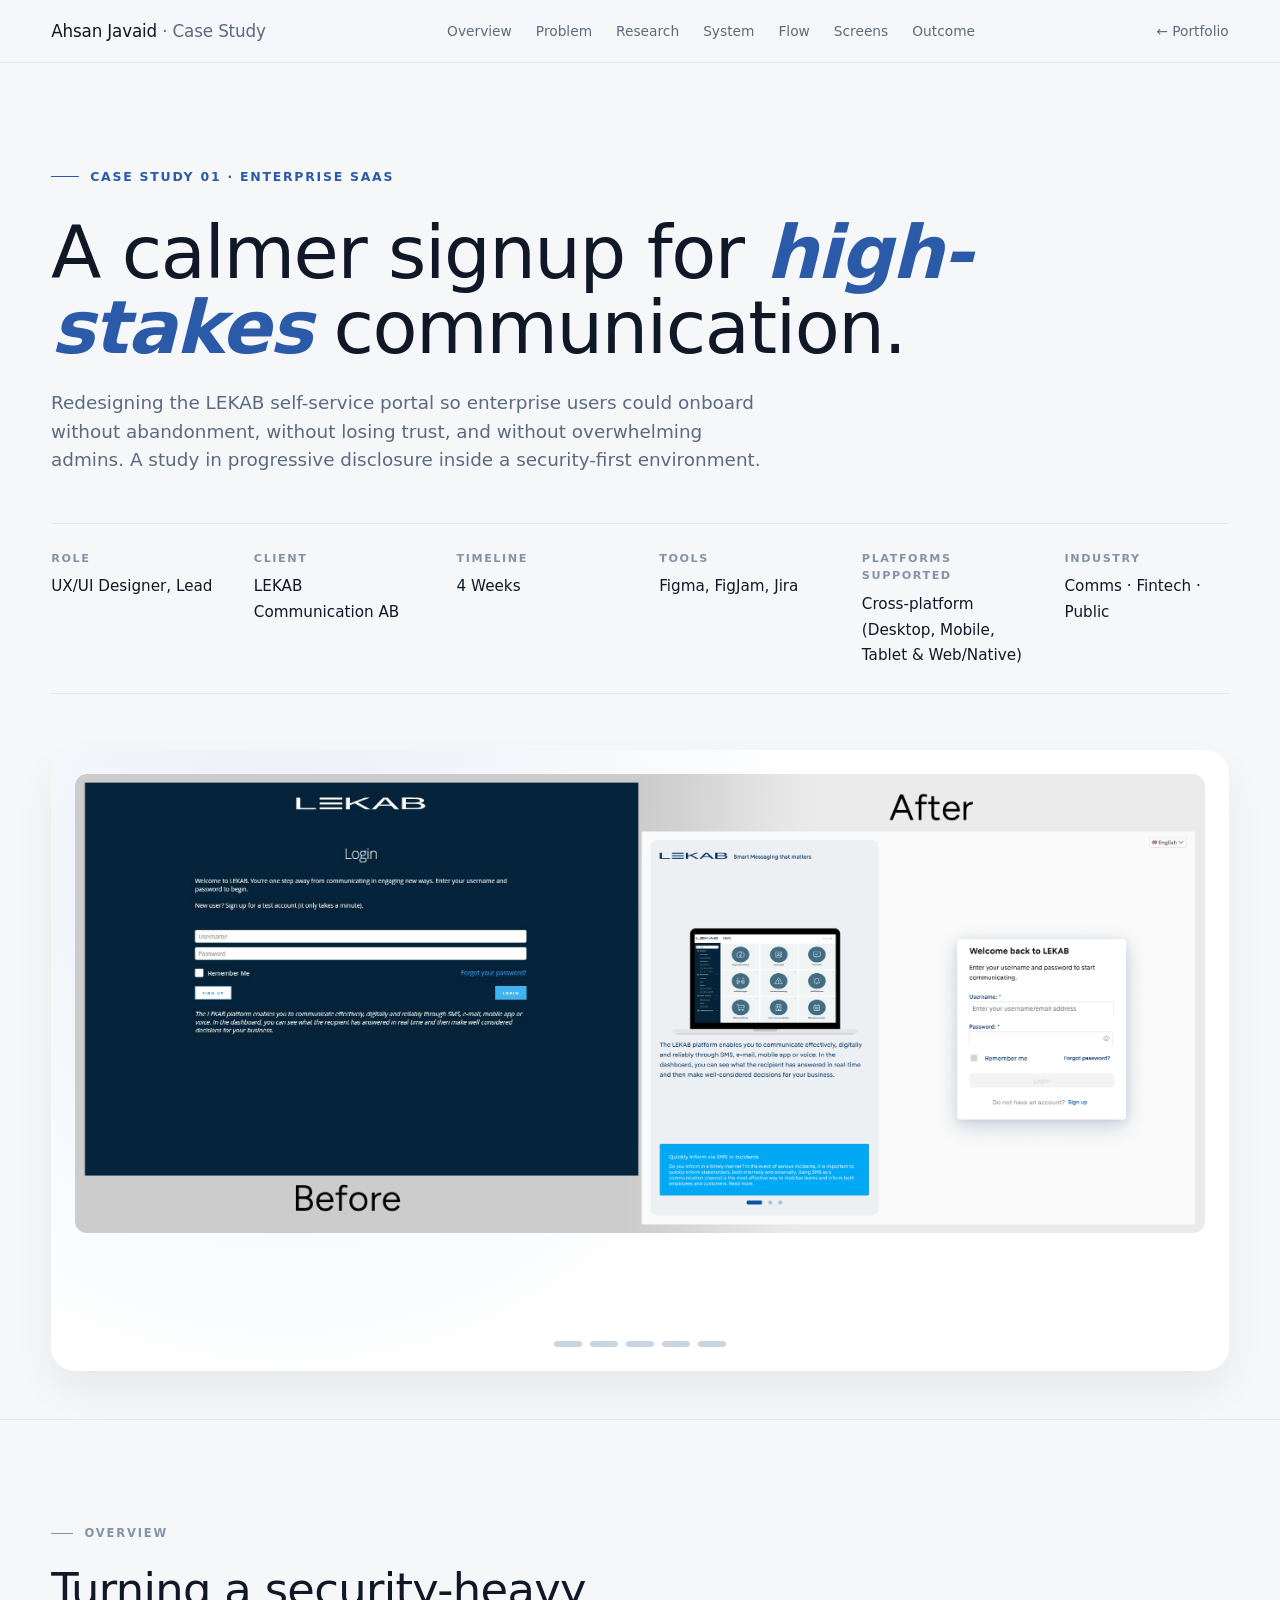
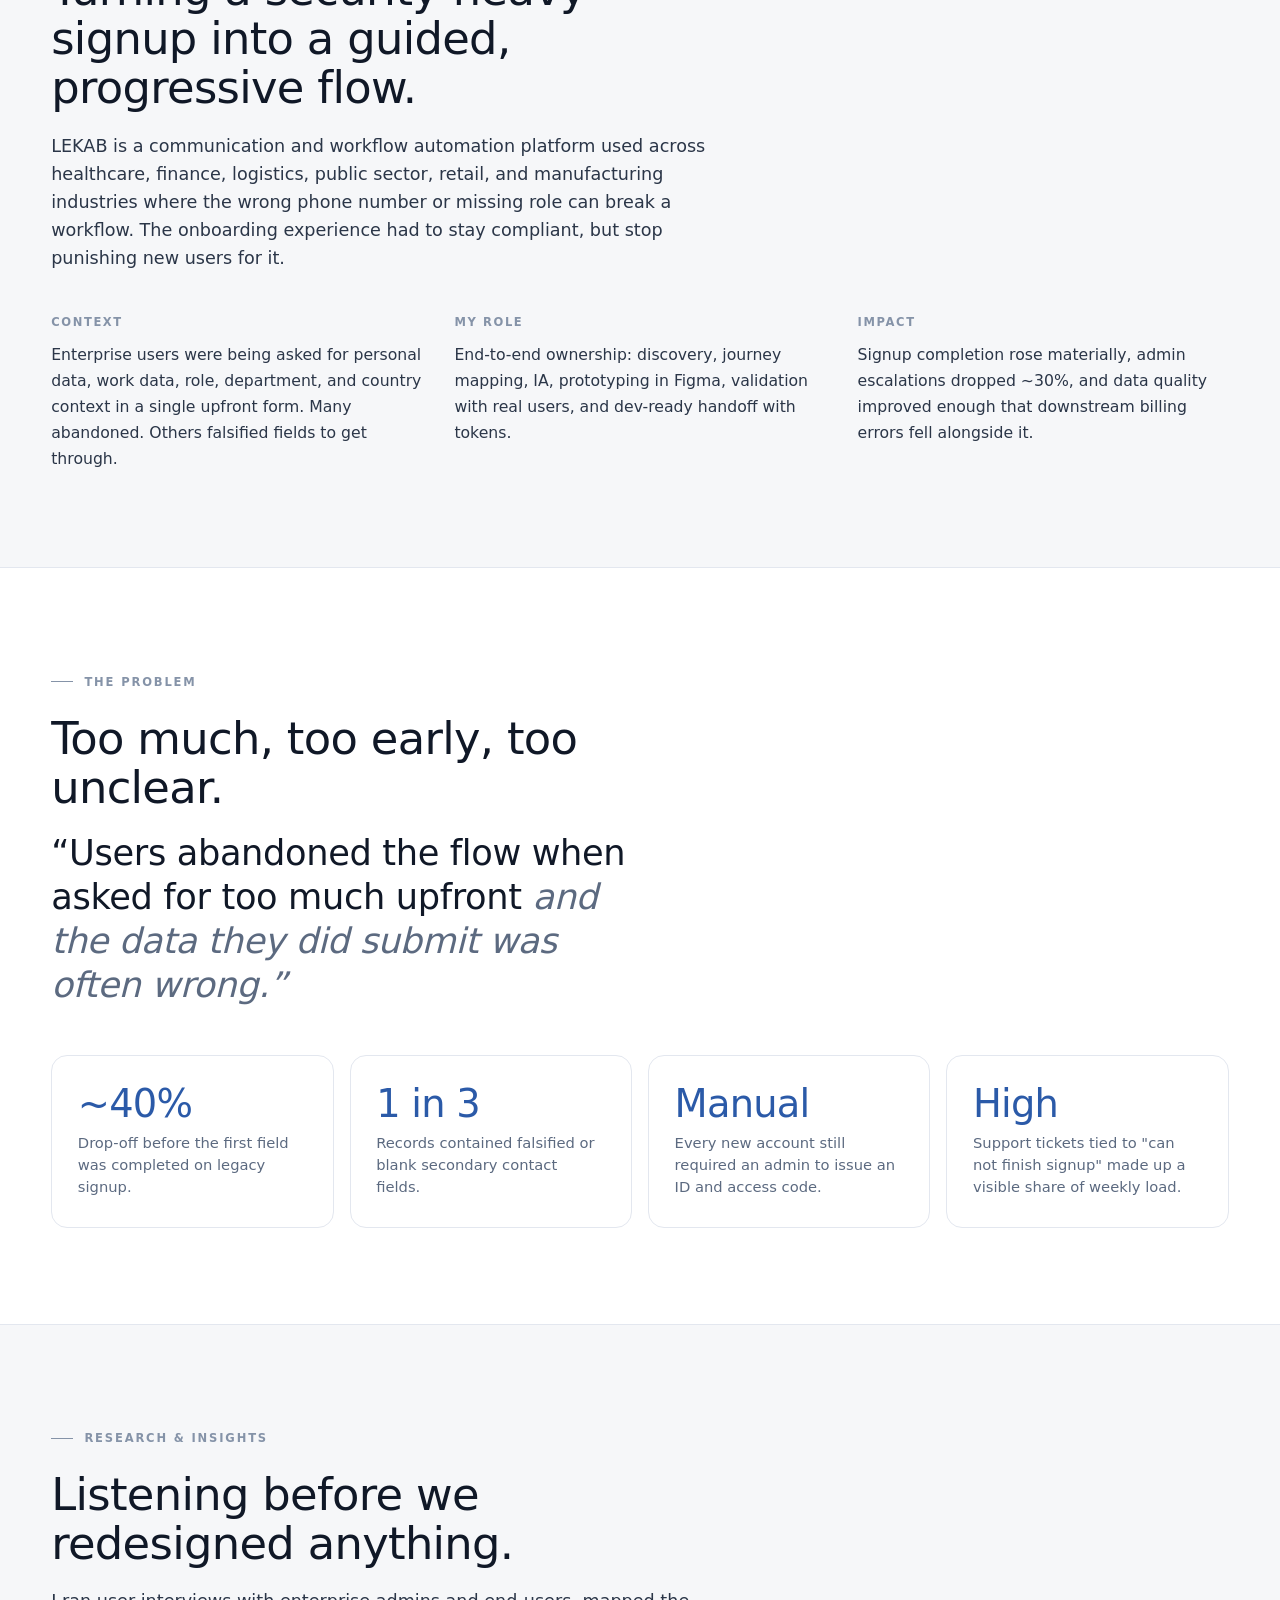
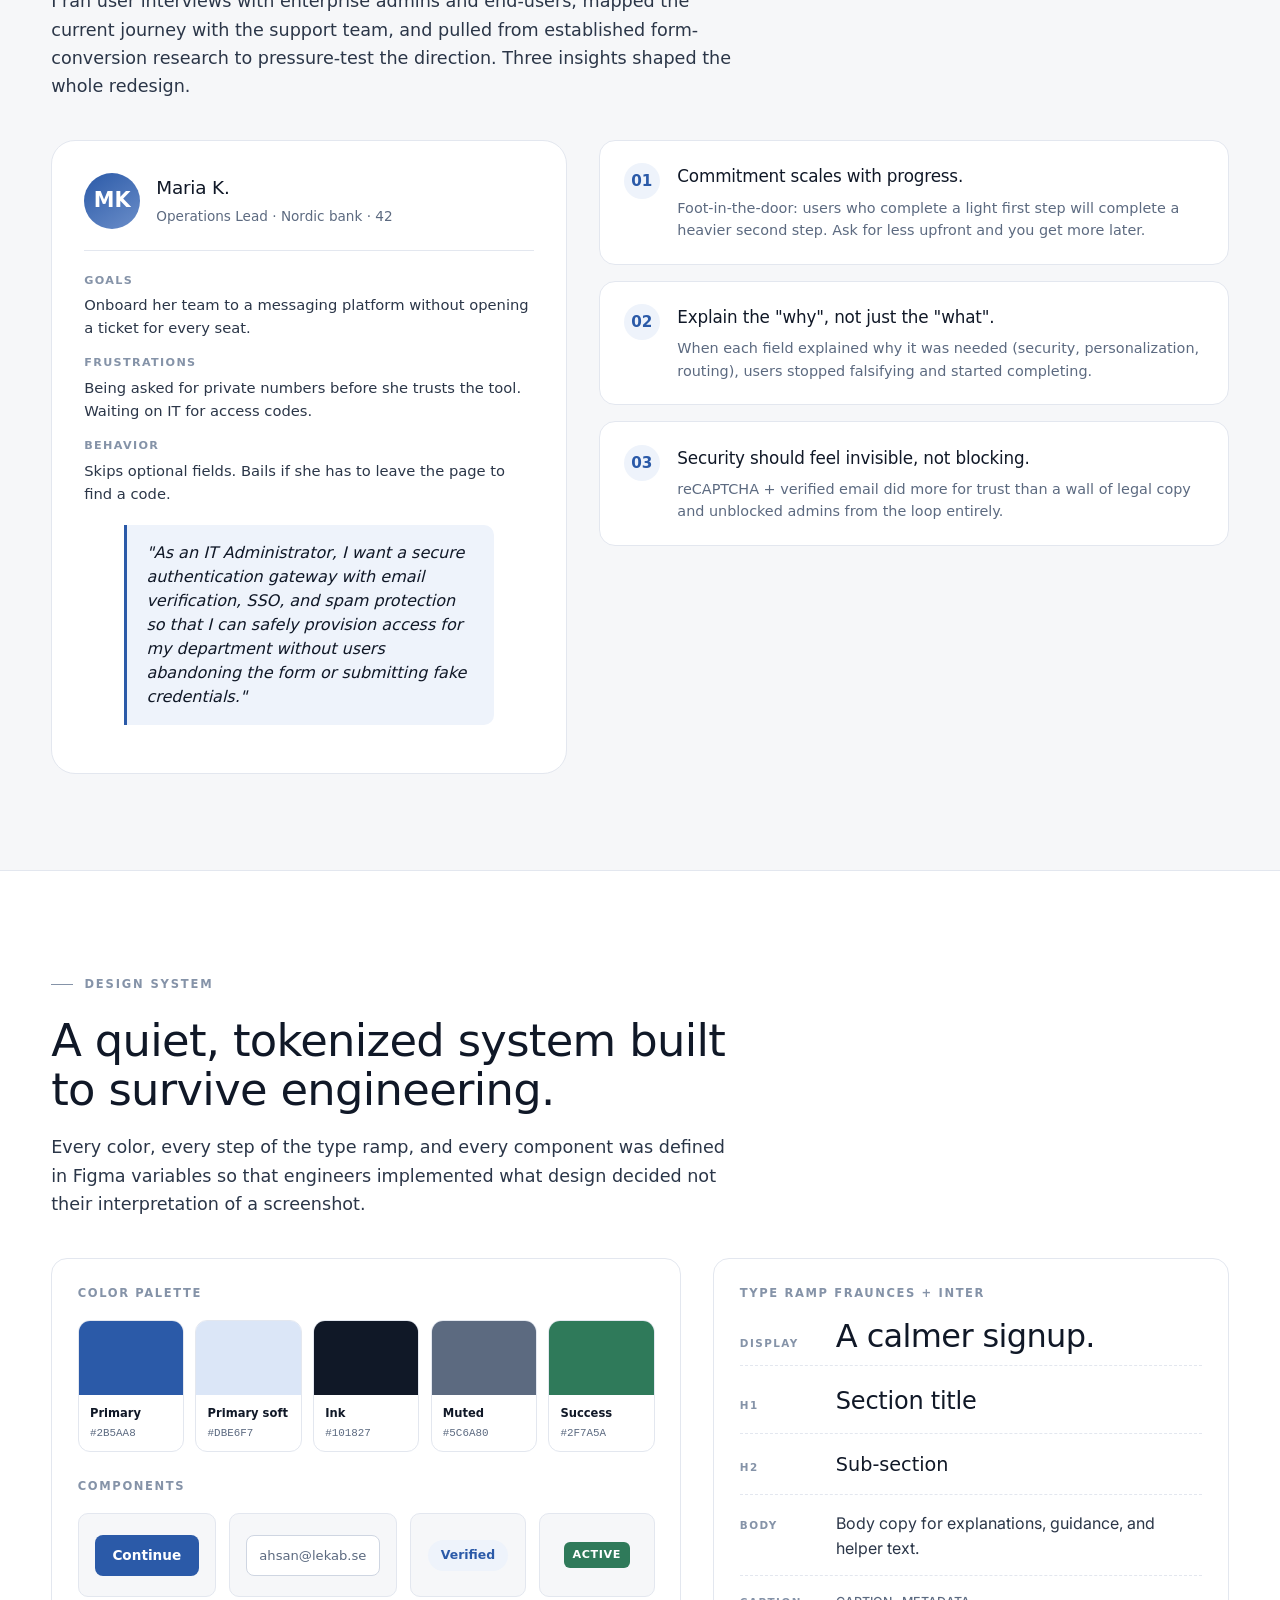
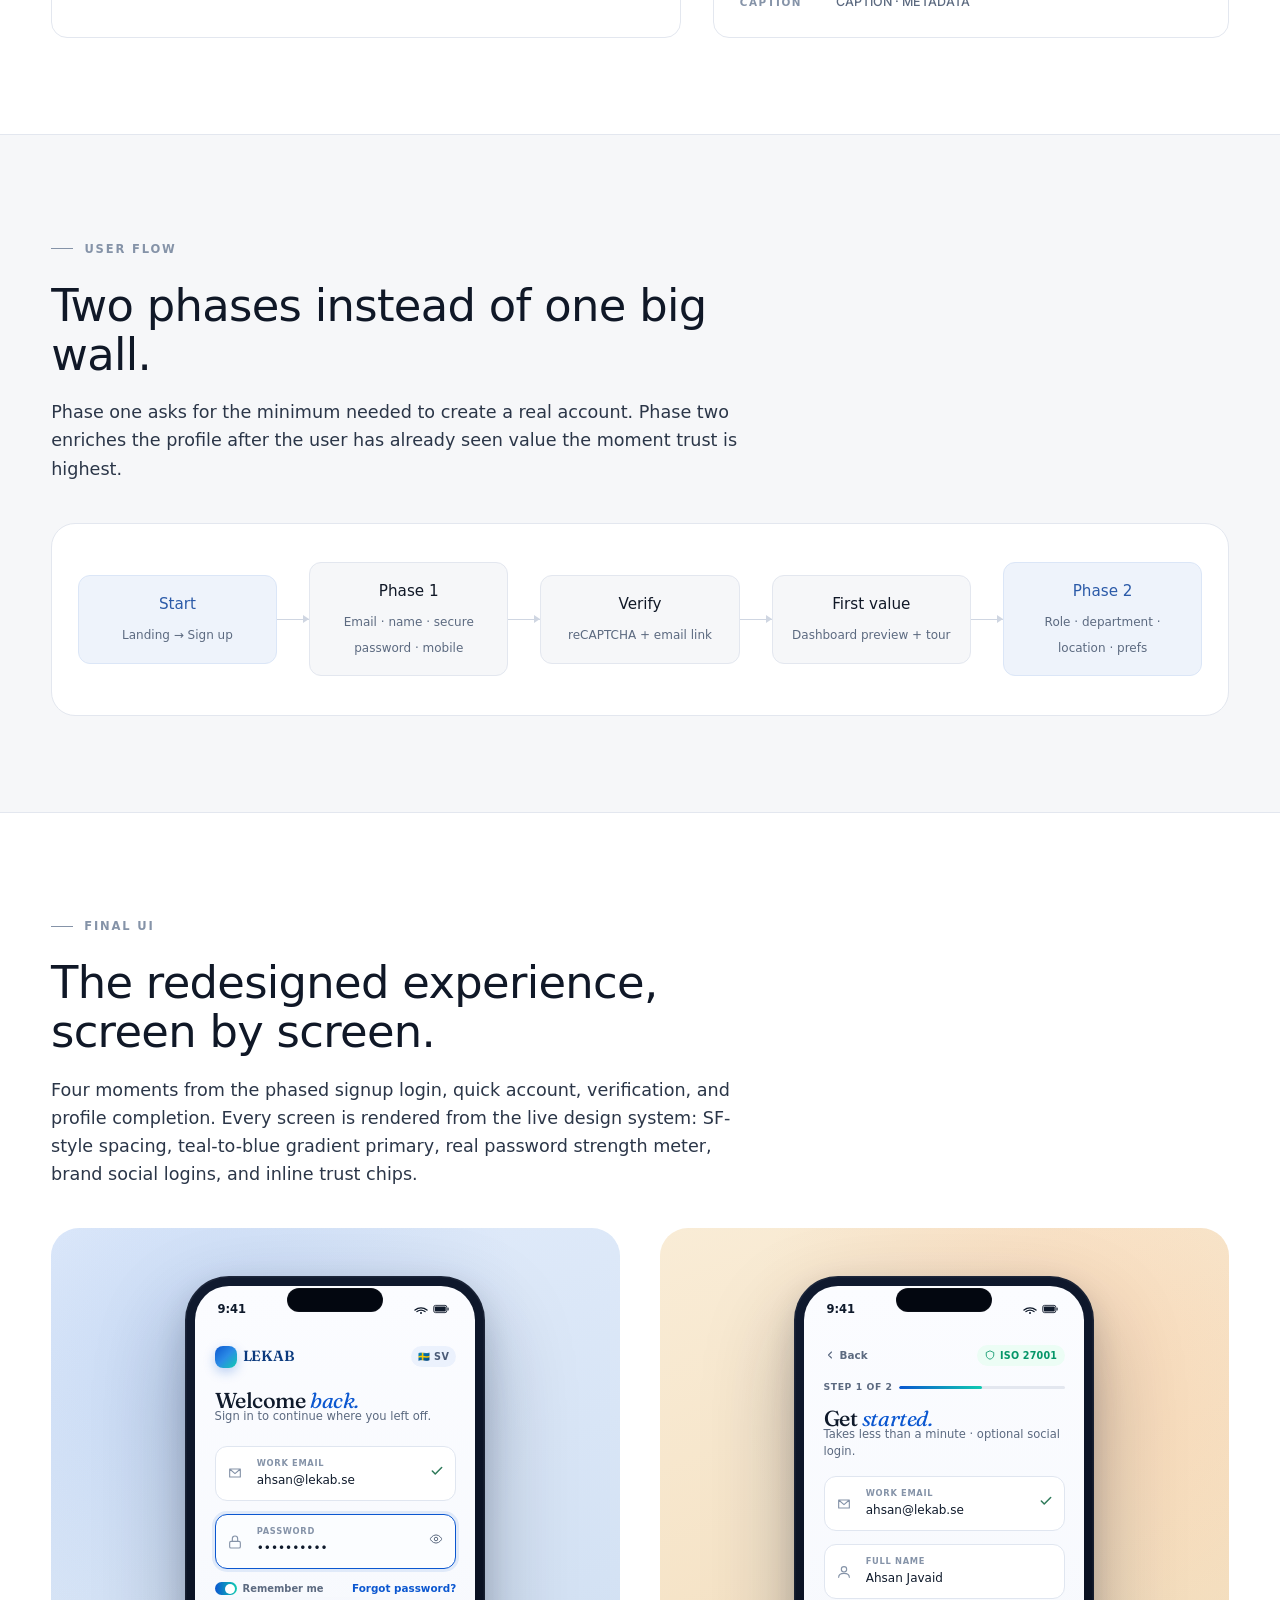
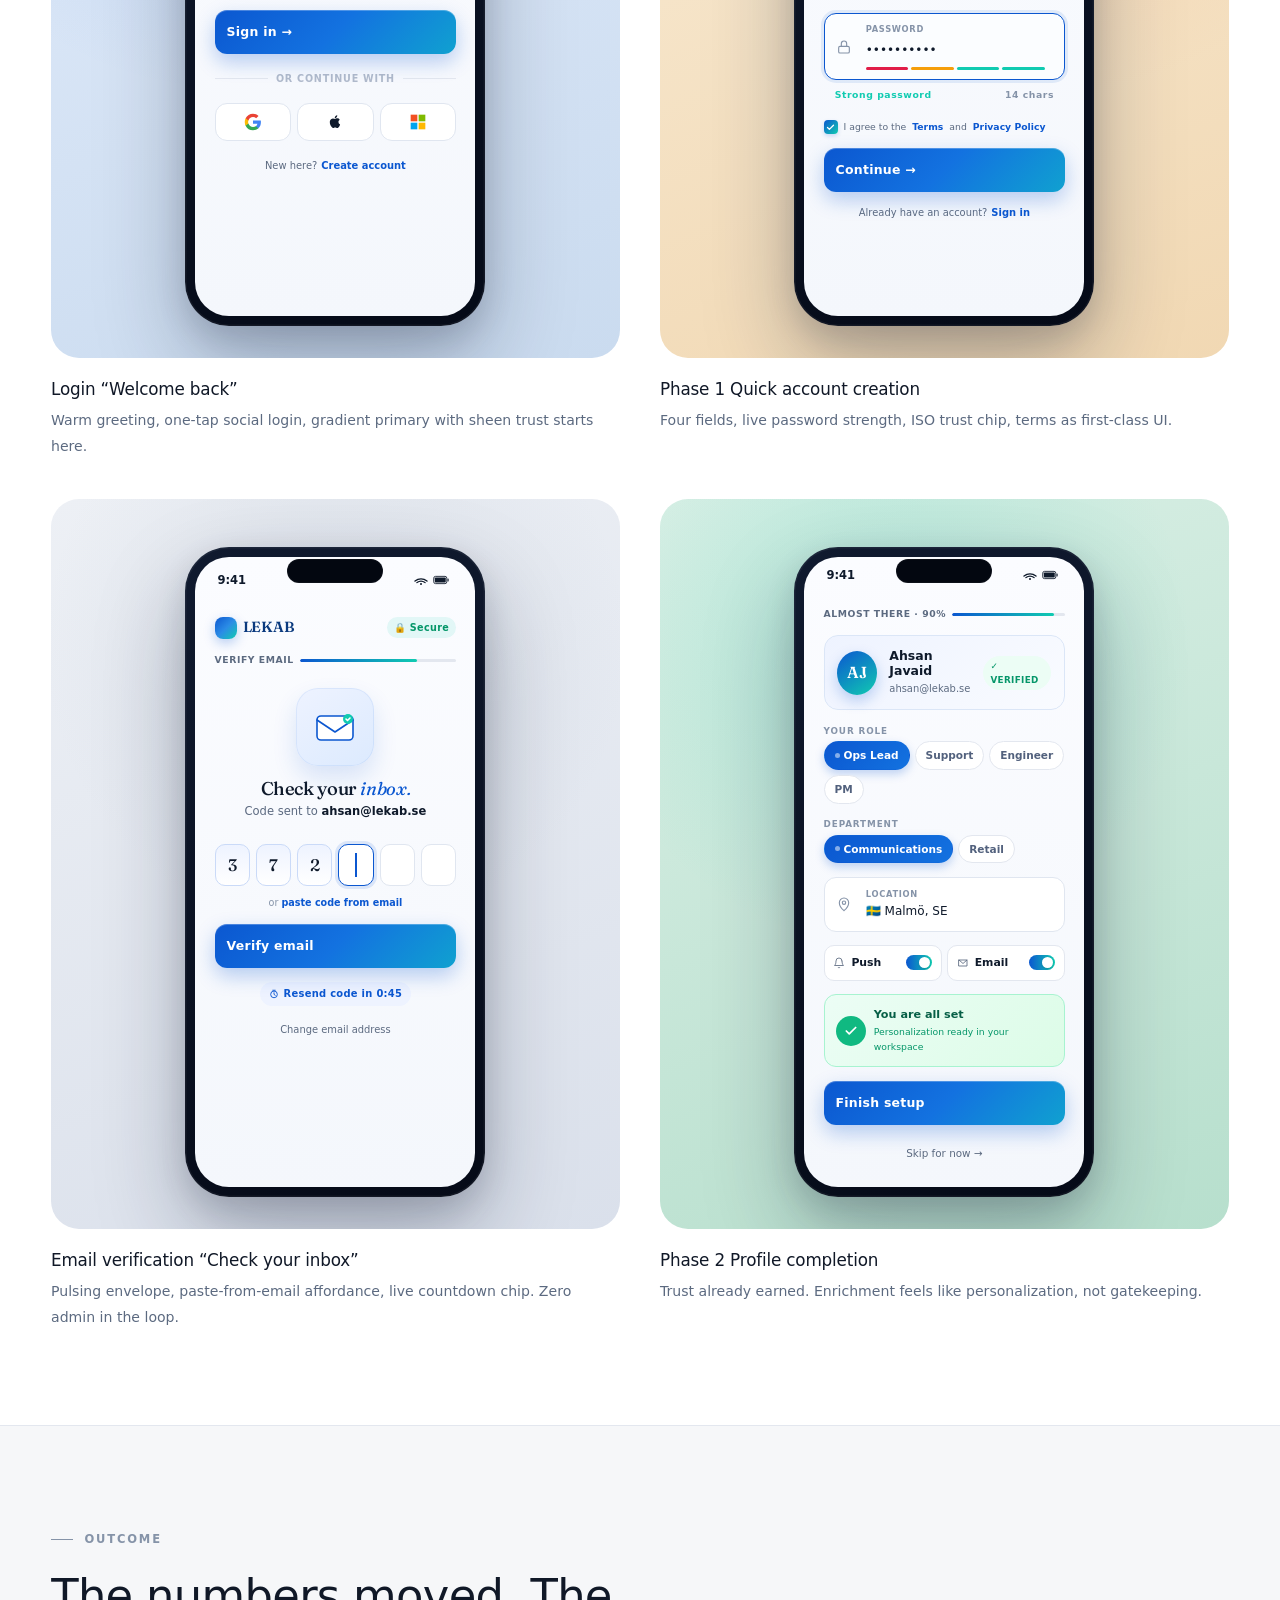
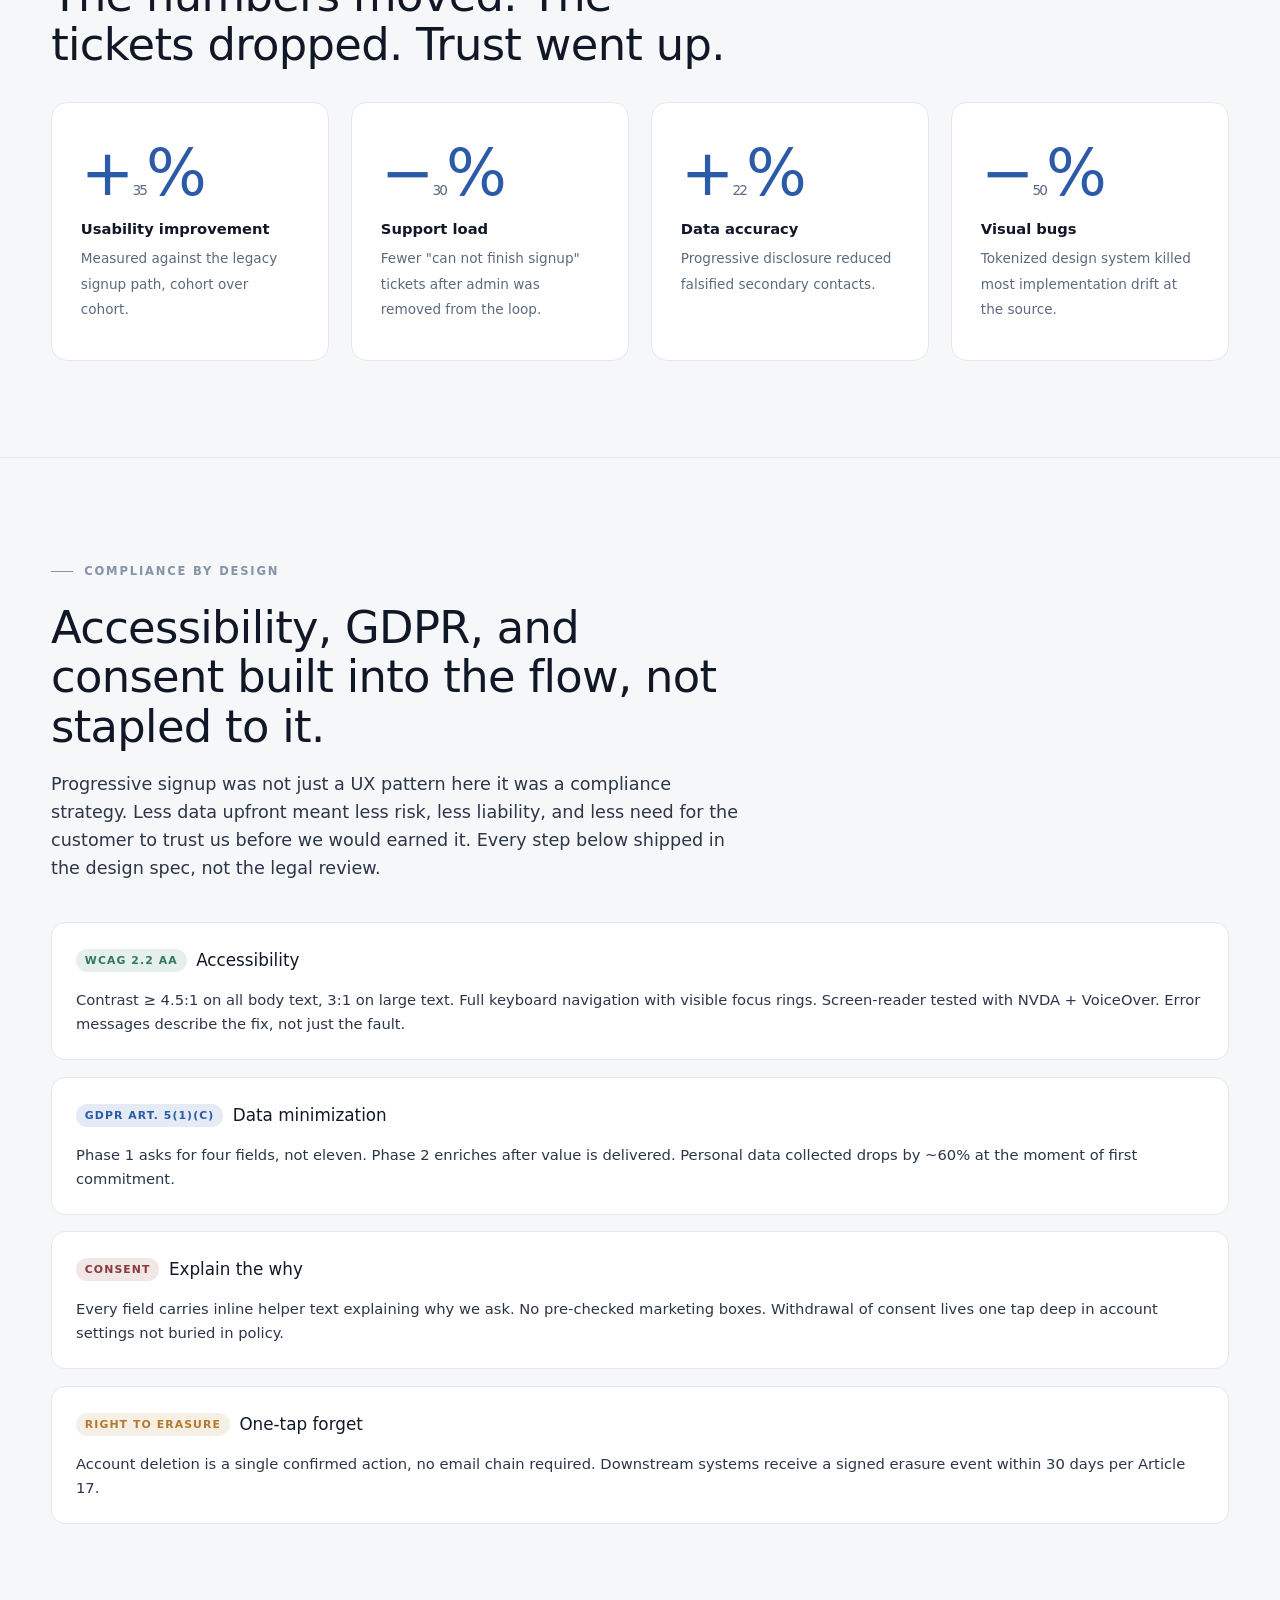
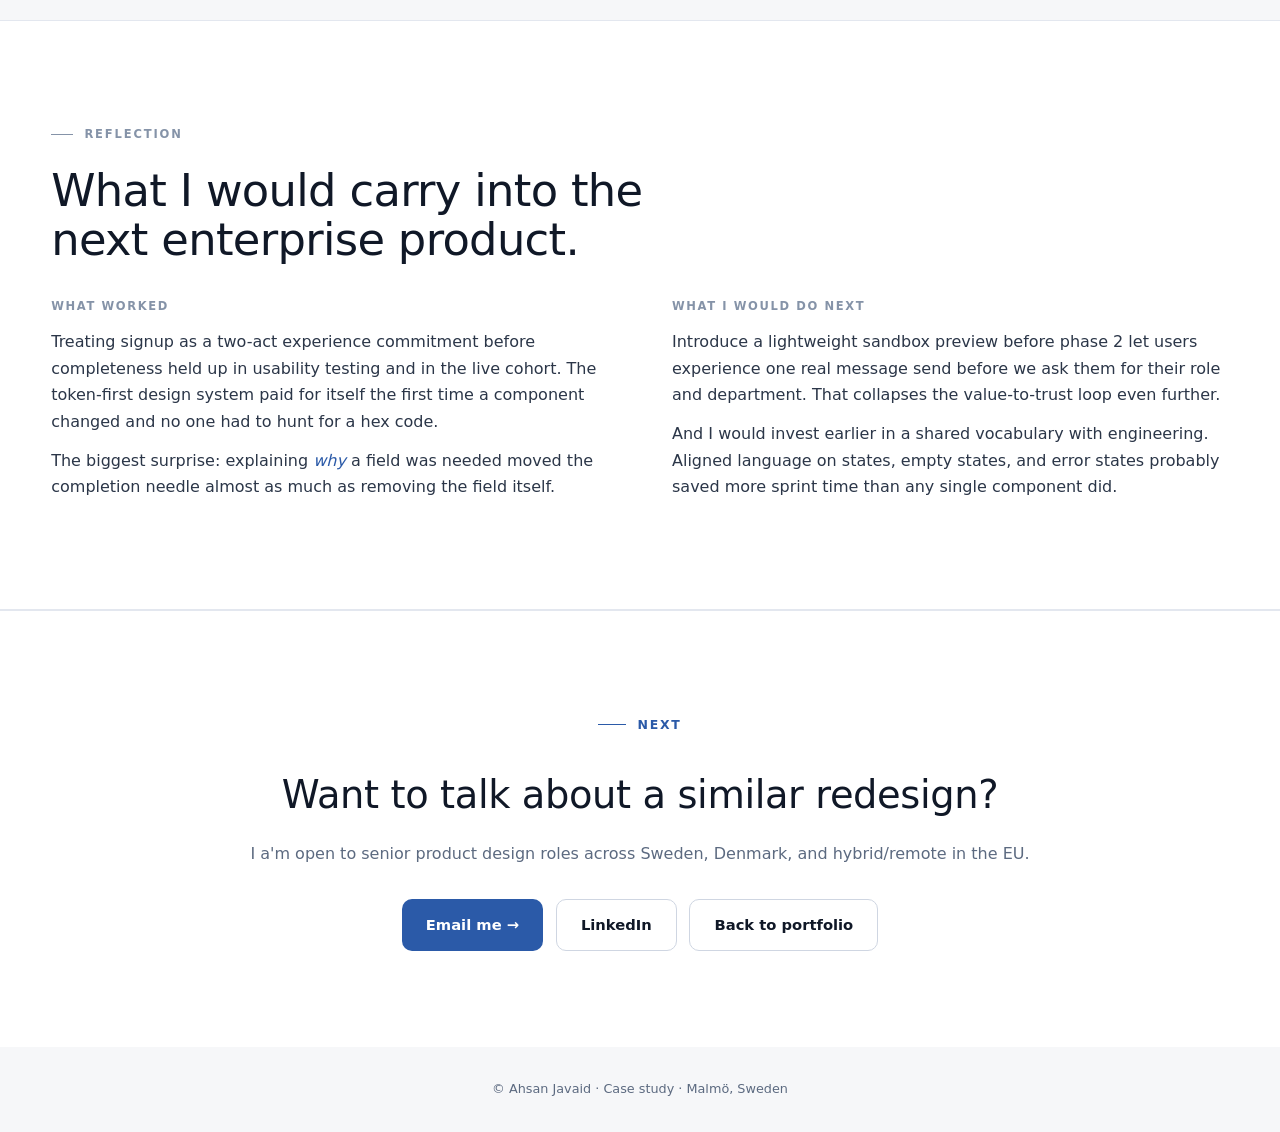
==== commit e6501613: "Update case-study-lekab.html" ====
--- a/case-study-lekab.html
+++ b/case-study-lekab.html
@@ -1,994 +1,1674 @@
 <!DOCTYPE html>
 <html lang="en">
 <head>
-<meta charset="UTF-8" />
-<meta name="viewport" content="width=device-width, initial-scale=1.0" />
-<title>LEKAB A calmer signup for high-stakes communication | Ahsan Javaid</title>
-<meta name="description" content="UX/UI case study: redesigning the LEKAB self-service portal signup for accuracy, trust, and reduced abandonment." />
-<link rel="preconnect" href="https://fonts.googleapis.com" />
-<link rel="preconnect" href="https://fonts.gstatic.com" crossorigin />
-<link href="https://fonts.googleapis.com/css?family=Fraunces:opsz,wght@9..144,400;9..144,500;9..144,600;9..144,700&family=Inter:wght@400;500;600;700&display=swap" rel="stylesheet" />
-<link rel="stylesheet" href="case-study.css" />
-<link rel="stylesheet" href="enhancements.css" />
-<style>
-/* LEKAB Case Study Beauty-mockup design system */
-.screens-grid.phone {
-  width: 300px;
-  aspect-ratio: 9/19.5;
-  background: linear-gradient(160deg, #101a2f, #050a17);
-  border-radius: 44px;
-  padding: 10px;
-  box-shadow: 0 40px 90px rgba(11, 21, 45, 0.28), 0 12px 30px rgba(11, 21, 45, 0.14), inset 0 0 0 1.5px rgba(255,255,255,0.05);
-  position: relative;
-}
-.screens-grid.phone::before {
-  content: "";
-  position: absolute; top: 12px; left: 50%; transform: translateX(-50%);
-  width: 96px; height: 24px; background: #030710; border-radius: 14px;
-  z-index: 2;
-  box-shadow: inset 0 0 0 1px rgba(255,255,255,0.04);
-}
-.screens-grid .phone-screen {
-  border-radius: 34px;
-  background: linear-gradient(180deg, #fbfcff 0%, #f4f7fc 100%);
-  display: flex; flex-direction: column;
-  overflow: hidden;
-  height: 100%;
-}
-.status-bar {
-  height: 46px;
-  padding: 0 26px 0 22px;
-  font-size: 0.72rem;
-  font-weight: 700;
-  color: #0f1a2b;
-  display: flex; align-items: center; justify-content: space-between;
-}
-.status-bar .rside {
-  display: inline-flex; align-items: center; gap: 5px;
-  font-size: 0.68rem;
-}
-.mock {
-  padding: 0.8rem 1.2rem 1.2rem;
-  flex: 1;
-  display: flex; flex-direction: column;
-  gap: 0.85rem;
-}
-.mock .top-brand {
-  display: flex; align-items: center; justify-content: space-between;
-}
-.mock .logo {
-  font-family: "Fraunces", serif;
-  font-weight: 600;
-  font-size: 0.92rem;
-  letter-spacing: -0.01em;
-  color: #0b3a7e;
-  display: inline-flex; align-items: center; gap: 6px;
-}
-.mock .logo::before {
-  content: "";
-  width: 22px; height: 22px;
-  border-radius: 8px;
-  background: linear-gradient(135deg, #0b57d0 0%, #2b8ce6 50%, #10cbb1 100%);
-  box-shadow: 0 4px 12px rgba(11, 87, 208, 0.28);
-}
-.lang-chip {
-  font-size: 0.6rem;
-  color: #4a5a76;
-  padding: 3px 7px;
-  border-radius: 999px;
-  background: rgba(11, 87, 208, 0.06);
-  font-weight: 600;
-  letter-spacing: 0.04em;
-}
-.greeting {
-  font-family: "Fraunces", serif;
-  font-weight: 500;
-  font-size: 1.35rem;
-  letter-spacing: -0.02em;
-  line-height: 1.05;
-  color: #0f1a2b;
-}
-.greeting em { font-style: italic; color: #0b57d0; font-weight: 400; }
-.subtitle {
-  font-size: 0.72rem;
-  color: #5c6a80;
-  line-height: 1.45;
-  margin: -0.3rem 0 0.2rem;
-}
-.stepbar {
-  display: flex; align-items: center; gap: 6px;
-  font-size: 0.58rem;
-  color: #5c6a80;
-  letter-spacing: 0.06em;
-  text-transform: uppercase;
-  font-weight: 600;
-}
-.stepbar .track { flex: 1; height: 3px; border-radius: 2px; background: #e3e7ef; position: relative; overflow: hidden; }
-.stepbar .track i { position: absolute; inset: 0; background: linear-gradient(90deg, #0b57d0, #10cbb1); border-radius: 2px; }
-.mock .in {
-  background: #ffffff;
-  border: 1.4px solid #e0e6f0;
-  border-radius: 12px;
-  padding: 0.6rem 0.7rem;
-  display: grid;
-  grid-template-columns: 22px 1fr auto;
-  gap: 8px;
-  align-items: center;
-  transition: all 0.2s ease;
-}
-.mock .in.active {
-  border-color: #0b57d0;
-  box-shadow: 0 0 0 3px rgba(11, 87, 208, 0.10);
-  background: #fbfdff;
-}
-.mock .in .icn { color: #8593a8; display: flex; align-items: center; }
-.mock .in .val { display: flex; flex-direction: column; gap: 1px; overflow: hidden; }
-.mock .in .val b { font-size: 0.52rem; color: #8593a8; text-transform: uppercase; letter-spacing: 0.08em; font-weight: 700; }
-.mock .in .val span { font-size: 0.75rem; color: #0f1a2b; font-weight: 500; overflow: hidden; text-overflow: ellipsis; white-space: nowrap; }
-.mock .in .val span.empty { color: #b0bacb; font-weight: 400; }
-.mock .in .end { color: #5c6a80; font-size: 0.65rem; }
-.mock .in .end.ok { color: #2f7a5a; }
-.strength {
-  display: grid; grid-template-columns: repeat(4, 1fr); gap: 3px;
-  margin-top: 4px;
-}
-.strength i { height: 3px; border-radius: 2px; background: #e3e7ef; }
-.strength i.w { background: #e11d48; }
-.strength i.m { background: #f59e0b; }
-.strength i.g { background: #10cbb1; }
-.strength-label {
-  font-size: 0.58rem;
-  color: #10cbb1;
-  font-weight: 700;
-  letter-spacing: 0.06em;
-  margin-top: 3px;
-  display: flex; justify-content: space-between;
-}
-.mock .cta {
-  background: linear-gradient(135deg, #0b57d0 0%, #1372e0 50%, #10a1d0 100%);
-  color: #fff;
-  border-radius: 12px;
-  padding: 0.75rem;
-  text-align: center;
-  font-size: 0.78rem;
-  font-weight: 600;
-  letter-spacing: 0.02em;
-  box-shadow: 0 8px 20px rgba(11, 87, 208, 0.28), inset 0 1px 0 rgba(255,255,255,0.25);
-  position: relative;
-  overflow: hidden;
-}
-.mock .ghost {
-  text-align: center;
-  color: #0b57d0;
-  font-size: 0.72rem;
-  font-weight: 600;
-  padding: 0.4rem 0;
-}
-.divider {
-  display: flex; align-items: center; gap: 8px;
-  color: #b0bacb;
-  font-size: 0.6rem;
-  letter-spacing: 0.08em;
-  font-weight: 600;
-  text-transform: uppercase;
-  margin: 0.2rem 0;
-}
-.divider::before, .divider::after {
-  content: ""; flex: 1; height: 1px; background: #e3e7ef;
-}
-.socials { display: grid; grid-template-columns: repeat(3, 1fr); gap: 6px; }
-.soc {
-  background: #ffffff;
-  border: 1.4px solid #e0e6f0;
-  border-radius: 12px;
-  padding: 0.55rem 0;
-  display: flex; align-items: center; justify-content: center;
-  transition: all 0.2s ease;
-}
-.trust {
-  display: inline-flex; align-items: center; gap: 5px;
-  background: #ecfdf5;
-  color: #059669;
-  padding: 3px 8px;
-  border-radius: 999px;
-  font-size: 0.6rem;
-  font-weight: 700;
-  letter-spacing: 0.02em;
-  width: fit-content;
-}
-.otp { display: grid; grid-template-columns: repeat(6, 1fr); gap: 6px; }
-.otp.box {
-  aspect-ratio: 1/1.2;
-  background: #ffffff;
-  border: 1.4px solid #e0e6f0;
-  border-radius: 10px;
-  display: flex; align-items: center; justify-content: center;
-  font-family: "Fraunces", serif;
-  font-weight: 500;
-  font-size: 1.05rem;
-  color: #0f1a2b;
-}
-.otp.box.filled { background: linear-gradient(180deg, #eef3ff, #ffffff); border-color: #cadaf8; }
-.otp.box.active {
-  border-color: #0b57d0;
-  box-shadow: 0 0 0 3px rgba(11, 87, 208, 0.12);
-  background: #ffffff;
-}
-.envelope-hero {
-  display: flex; flex-direction: column; align-items: center; gap: 8px;
-  padding: 0.4rem 0 0.2rem;
-}
-.envelope-box {
-  width: 78px; height: 78px;
-  border-radius: 22px;
-  background: linear-gradient(145deg, #eef3ff, #dceafe);
-  display: flex; align-items: center; justify-content: center;
-  box-shadow: 0 12px 24px rgba(11, 87, 208, 0.14), inset 0 0 0 1px rgba(11, 87, 208, 0.08);
-  position: relative;
-}
-.countdown {
-  display: inline-flex; align-items: center; gap: 5px;
-  background: #eef3ff;
-  color: #0b57d0;
-  padding: 4px 9px;
-  border-radius: 999px;
-  font-size: 0.62rem;
-  font-weight: 700;
-  letter-spacing: 0.03em;
-  font-variant-numeric: tabular-nums;
-  width: fit-content;
-  margin: 0 auto;
-}
-.avatar-block {
-  display: flex; align-items: center; gap: 12px;
-  padding: 0.8rem;
-  background: linear-gradient(135deg, #eef3ff, #f9fbff);
-  border-radius: 14px;
-  border: 1px solid #dbe6f7;
-}
-.avatar-lg {
-  width: 44px; height: 44px;
-  border-radius: 50%;
-  background: linear-gradient(145deg, #0b57d0, #10cbb1);
-  display: flex; align-items: center; justify-content: center;
-  color: #fff;
-  font-family: "Fraunces", serif;
-  font-weight: 600;
-  font-size: 1rem;
-  box-shadow: 0 6px 14px rgba(11, 87, 208, 0.25);
-}
-.avatar-block .name { font-size: 0.78rem; font-weight: 600; color: #0f1a2b; line-height: 1.2; }
-.avatar-block .email { font-size: 0.62rem; color: #5c6a80; margin-top: 2px; }
-.avatar-block .badge {
-  margin-left: auto;
-  background: #ecfdf5;
-  color: #059669;
-  font-size: 0.55rem;
-  padding: 3px 7px;
-  border-radius: 999px;
-  font-weight: 700;
-  letter-spacing: 0.04em;
-}
-.pill-row { display: flex; flex-wrap: wrap; gap: 5px; }
-.pill {
-  background: #ffffff;
-  border: 1.4px solid #e3e7ef;
-  color: #52617d;
-  font-size: 0.66rem;
-  font-weight: 600;
-  padding: 5px 10px;
-  border-radius: 999px;
-  display: inline-flex; align-items: center; gap: 4px;
-}
-.pill.on {
-  background: linear-gradient(135deg, #0b57d0, #1372e0);
-  color: #fff;
-  border-color: transparent;
-  box-shadow: 0 4px 10px rgba(11, 87, 208, 0.25);
-}
-.pill .dot { width: 5px; height: 5px; border-radius: 50%; background: currentColor; opacity: 0.5; }
-.field-label {
-  font-size: 0.55rem;
-  color: #8593a8;
-  text-transform: uppercase;
-  letter-spacing: 0.1em;
-  font-weight: 700;
-  margin-bottom: -2px;
-}
-.toggle-row {
-  display: flex; align-items: center; justify-content: space-between;
-  padding: 0.5rem 0.55rem;
-  background: #ffffff;
-  border: 1.4px solid #e3e7ef;
-  border-radius: 10px;
-}
-.toggle-row .lbl { font-size: 0.68rem; color: #0f1a2b; font-weight: 600; display: flex; align-items: center; gap: 6px; }
-.switch {
-  width: 26px; height: 15px;
-  border-radius: 999px;
-  background: #cfd6e2;
-  position: relative;
-  transition: background 0.2s;
-}
-.switch::after {
-  content: "";
-  position: absolute;
-  top: 2px; left: 2px;
-  width: 11px; height: 11px;
-  background: #fff;
-  border-radius: 50%;
-  transition: transform 0.2s;
-  box-shadow: 0 1px 2px rgba(0,0,0,0.15);
-}
-.switch.on { background: linear-gradient(90deg, #0b57d0, #10cbb1); }
-.switch.on::after { transform: translateX(11px); }
-.success-preview {
-  background: linear-gradient(135deg, #ecfdf5, #dcfce7);
-  border: 1px solid #a7f3d0;
-  border-radius: 12px;
-  padding: 0.7rem;
-  display: flex; align-items: center; gap: 8px;
-}
-.success-preview .emo {
-  width: 30px; height: 30px;
-  background: #10b981;
-  color: #fff;
-  border-radius: 50%;
-  display: flex; align-items: center; justify-content: center;
-  flex-shrink: 0;
-}
-.success-preview .t { font-size: 0.7rem; font-weight: 700; color: #065f46; }
-.success-preview .s { font-size: 0.58rem; color: #059669; margin-top: 1px; }
-.terms-line {
-  display: flex; align-items: center; gap: 6px;
-  font-size: 0.58rem; color: #5c6a80; line-height: 1.4;
-}
-.terms-line .cbox {
-  width: 14px; height: 14px; border-radius: 4px;
-  background: linear-gradient(135deg, #0b57d0, #10cbb1);
-  display: flex; align-items: center; justify-content: center;
-  flex-shrink: 0;
-  box-shadow: 0 2px 4px rgba(11, 87, 208, 0.2);
-}
-.terms-line a { color: #0b57d0; font-weight: 600; text-decoration: none; }
-.screens-grid .screen-stage {
-  min-height: 460px;
-  padding: 3rem 1.5rem 2rem;
-  border-radius: 28px;
-  display: flex;
-  justify-content: center;
-  align-items: center;
-}
-.screens-grid .screen-stage.cool { background: radial-gradient(circle at 30% 20%, rgba(11, 87, 208, 0.12), transparent 45%), linear-gradient(160deg, #e2ecfb 0%, #cadbef 100%); }
-.screens-grid .screen-stage.warm { background: radial-gradient(circle at 70% 20%, rgba(255, 155, 100, 0.18), transparent 45%), linear-gradient(160deg, #f9ecd6 0%, #f1d8b3 100%); }
-.screens-grid .screen-stage.soft { background: radial-gradient(circle at 50% 20%, rgba(148, 163, 184, 0.18), transparent 45%), linear-gradient(160deg, #edf0f5 0%, #dae0eb 100%); }
-.screens-grid .screen-stage.mint { background: radial-gradient(circle at 40% 20%, rgba(16, 203, 177, 0.18), transparent 45%), linear-gradient(160deg, #d9efe5 0%, #b7dfcd 100%); }
-
-/* Persona Grid Customizations for exact 2x2 Layout */
-.research-grid {
-    display: grid;
-    grid-template-columns: calc(50% - 0.75rem) calc(50% - 0.75rem);
-    gap: 1.5rem;
-    width: 100%;
-    align-items: stretch;
-}
-@media (max-width: 820px) {
-    .research-grid {
-        grid-template-columns: 1fr;
-    }
-}
-.persona-card {
-    background: #ffffff;
-    border: 1px solid #e2e8f0;
-    border-radius: 16px;
-    padding: 1.8rem;
-    display: flex;
-    flex-direction: column;
-    justify-content: space-between;
-    height: 100%;
-}
-.persona-head {
-    display: flex;
-    align-items: center;
-    gap: 1rem;
-    padding-bottom: 1.2rem;
-    border-bottom: 1px solid #f1f5f9;
-    margin-bottom: 1.2rem;
-}
-.avatar {
-    width: 48px;
-    height: 48px;
-    border-radius: 50%;
-    background-color: #3b82f6;
-    color: #ffffff;
-    font-weight: 600;
-    display: flex;
-    align-items: center;
-    justify-content: center;
-    flex-shrink: 0;
-}
-.persona-head h3 {
-    margin: 0;
-    font-size: 1.1rem;
-    font-weight: 600;
-}
-.persona-head span {
-    font-size: 0.85rem;
-    color: #64748b;
-}
-.persona-row {
-    display: flex;
-    flex-direction: column;
-    gap: 1rem;
-    flex-grow: 1;
-    margin-bottom: 1.5rem;
-}
-.persona-row strong {
-    display: block;
-    font-size: 0.75rem;
-    text-transform: uppercase;
-    letter-spacing: 0.05em;
-    color: #94a3b8;
-    margin-bottom: 0.25rem;
-}
-.persona-row p {
-    margin: 0;
-    font-size: 0.92rem;
-    line-height: 1.5;
-    color: #334155;
-}
-.persona-quote {
-    margin: 0;
-    padding: 1rem 1.2rem;
-    background-color: #f8fafc;
-    border-left: 3px solid #3b82f6;
-    border-radius: 0 8px 8px 0;
-    font-style: italic;
-    font-size: 0.9rem;
-    line-height: 1.5;
-    color: #1e293b;
-}
-</style>
+  <meta charset="UTF-8" />
+  <meta name="viewport" content="width=device-width, initial-scale=1.0" />
+  <title>LEKAB A calmer signup for high-stakes communication | Ahsan Javaid</title>
+  <meta name="description" content="UX/UI case study: redesigning the LEKAB self-service portal signup for accuracy, trust, and reduced abandonment." />
+  <link rel="preconnect" href="https://fonts.googleapis.com" />
+  <link rel="preconnect" href="https://fonts.gstatic.com" crossorigin />
+  <link href="https://fonts.googleapis.com/css2?family=Fraunces:opsz,wght@9..144,400;9..144,500;9..144,600;9..144,700&family=Inter:wght@400;500;600;700&display=swap" rel="stylesheet" />
+  <link rel="stylesheet" href="case-study.css" />
+  <link rel="stylesheet" href="enhancements.css" />
+  <style>
+    /* ========================================================================
+       LEKAB case study · Beauty-mockup design system
+       Rich in-phone UI components used only by the "Final UI" section.
+       ======================================================================== */
+
+    /* Enlarge the phone frame for these premium screens */
+    .screens-grid .phone {
+      width: 300px;
+      aspect-ratio: 9 / 19.5;
+      background: linear-gradient(160deg, #101a2f, #050a17);
+      border-radius: 44px;
+      padding: 10px;
+      box-shadow:
+        0 40px 90px rgba(11, 21, 45, 0.28),
+        0 12px 30px rgba(11, 21, 45, 0.14),
+        inset 0 0 0 1.5px rgba(255,255,255,0.05);
+    }
+    .screens-grid .phone::before {
+      content: "";
+      position: absolute; top: 12px; left: 50%; transform: translateX(-50%);
+      width: 96px; height: 24px; background: #030710; border-radius: 14px;
+      z-index: 2;
+      box-shadow: inset 0 0 0 1px rgba(255,255,255,0.04);
+    }
+    .screens-grid .phone-screen {
+      border-radius: 34px;
+      background: linear-gradient(180deg, #fbfcff 0%, #f4f7fc 100%);
+      display: flex; flex-direction: column;
+      overflow: hidden;
+    }
+    .screens-grid .status-bar {
+      height: 46px;
+      padding: 0 26px 0 22px;
+      font-size: 0.72rem;
+      font-weight: 700;
+      color: #0f1a2b;
+    }
+    .screens-grid .status-bar .rside {
+      display: inline-flex; align-items: center; gap: 5px;
+      font-size: 0.68rem;
+    }
+    .rside svg { display: block; }
+
+    /* Body layout */
+    .mock {
+      padding: 0.8rem 1.2rem 1.2rem;
+      flex: 1;
+      display: flex; flex-direction: column;
+      gap: 0.85rem;
+    }
+    .mock .top-brand {
+      display: flex; align-items: center; justify-content: space-between;
+    }
+    .mock .logo {
+      font-family: "Fraunces", serif;
+      font-weight: 600;
+      font-size: 0.92rem;
+      letter-spacing: -0.01em;
+      color: #0b3a7e;
+      display: inline-flex; align-items: center; gap: 6px;
+    }
+    .mock .logo::before {
+      content: "";
+      width: 22px; height: 22px;
+      border-radius: 8px;
+      background: linear-gradient(135deg, #0b57d0 0%, #2b8ce6 50%, #10cbb1 100%);
+      box-shadow: 0 4px 12px rgba(11, 87, 208, 0.28);
+    }
+    .mock .lang-chip {
+      font-size: 0.6rem;
+      color: #4a5a76;
+      padding: 3px 7px;
+      border-radius: 999px;
+      background: rgba(11, 87, 208, 0.06);
+      font-weight: 600;
+      letter-spacing: 0.04em;
+    }
+
+    /* Greeting */
+    .mock .greeting {
+      font-family: "Fraunces", serif;
+      font-weight: 500;
+      font-size: 1.35rem;
+      letter-spacing: -0.02em;
+      line-height: 1.05;
+      color: #0f1a2b;
+    }
+    .mock .greeting em { font-style: italic; color: #0b57d0; font-weight: 400; }
+    .mock .subtitle {
+      font-size: 0.72rem;
+      color: #5c6a80;
+      line-height: 1.45;
+      margin: -0.3rem 0 0.2rem;
+    }
+
+    /* Step progress */
+    .mock .stepbar {
+      display: flex; align-items: center; gap: 6px;
+      font-size: 0.58rem;
+      color: #5c6a80;
+      letter-spacing: 0.06em;
+      text-transform: uppercase;
+      font-weight: 600;
+    }
+    .stepbar .track { flex: 1; height: 3px; border-radius: 2px; background: #e3e7ef; position: relative; overflow: hidden; }
+    .stepbar .track i { position: absolute; inset: 0; background: linear-gradient(90deg, #0b57d0, #10cbb1); border-radius: 2px; }
+
+    /* Field */
+    .mock .in {
+      background: #ffffff;
+      border: 1.4px solid #e0e6f0;
+      border-radius: 12px;
+      padding: 0.6rem 0.7rem;
+      display: grid;
+      grid-template-columns: 22px 1fr auto;
+      gap: 8px;
+      align-items: center;
+      transition: all 0.2s ease;
+    }
+    .mock .in.active {
+      border-color: #0b57d0;
+      box-shadow: 0 0 0 3px rgba(11, 87, 208, 0.10);
+      background: #fbfdff;
+    }
+    .mock .in .icn { color: #8593a8; display: flex; align-items: center; }
+    .mock .in .val { display: flex; flex-direction: column; gap: 1px; overflow: hidden; }
+    .mock .in .val b { font-size: 0.52rem; color: #8593a8; text-transform: uppercase; letter-spacing: 0.08em; font-weight: 700; }
+    .mock .in .val span { font-size: 0.75rem; color: #0f1a2b; font-weight: 500; overflow: hidden; text-overflow: ellipsis; white-space: nowrap; }
+    .mock .in .val span.empty { color: #b0bacb; font-weight: 400; }
+    .mock .in .end { color: #5c6a80; font-size: 0.65rem; }
+    .mock .in .end.ok { color: #2f7a5a; }
+
+    /* Password strength meter */
+    .mock .strength {
+      display: grid; grid-template-columns: repeat(4, 1fr); gap: 3px;
+      margin-top: 4px;
+    }
+    .strength i { height: 3px; border-radius: 2px; background: #e3e7ef; }
+    .strength i.w { background: #e11d48; }
+    .strength i.m { background: #f59e0b; }
+    .strength i.g { background: #10cbb1; }
+    .mock .strength-label {
+      font-size: 0.58rem;
+      color: #10cbb1;
+      font-weight: 700;
+      letter-spacing: 0.06em;
+      margin-top: 3px;
+      display: flex; justify-content: space-between;
+    }
+
+    /* Buttons */
+    .mock .cta {
+      background: linear-gradient(135deg, #0b57d0 0%, #1372e0 50%, #10a1d0 100%);
+      color: #fff;
+      border-radius: 12px;
+      padding: 0.75rem;
+      text-align: center;
+      font-size: 0.78rem;
+      font-weight: 600;
+      letter-spacing: 0.02em;
+      box-shadow:
+        0 8px 20px rgba(11, 87, 208, 0.28),
+        inset 0 1px 0 rgba(255,255,255,0.25);
+      position: relative;
+      overflow: hidden;
+    }
+    .mock .cta::after {
+      content: "";
+      position: absolute; top: 0; left: -30%;
+      width: 30%; height: 100%;
+      background: linear-gradient(90deg, transparent, rgba(255,255,255,0.35), transparent);
+      transform: skewX(-20deg);
+      animation: sheen 3.5s ease-in-out infinite;
+    }
+    @keyframes sheen {
+      0%, 60%, 100% { left: -30%; }
+      80% { left: 130%; }
+    }
+    @media (prefers-reduced-motion: reduce) {
+      .mock .cta::after { animation: none; display: none; }
+    }
+    .mock .ghost {
+      text-align: center;
+      color: #0b57d0;
+      font-size: 0.72rem;
+      font-weight: 600;
+      padding: 0.4rem 0;
+    }
+    .mock .divider {
+      display: flex; align-items: center; gap: 8px;
+      color: #b0bacb;
+      font-size: 0.6rem;
+      letter-spacing: 0.08em;
+      font-weight: 600;
+      text-transform: uppercase;
+      margin: 0.2rem 0;
+    }
+    .divider::before, .divider::after {
+      content: ""; flex: 1; height: 1px; background: #e3e7ef;
+    }
+
+    /* Social login row */
+    .socials { display: grid; grid-template-columns: repeat(3, 1fr); gap: 6px; }
+    .soc {
+      background: #ffffff;
+      border: 1.4px solid #e0e6f0;
+      border-radius: 12px;
+      padding: 0.55rem 0;
+      display: flex; align-items: center; justify-content: center;
+      transition: all 0.2s ease;
+    }
+    .soc svg { display: block; }
+
+    /* Trust chip */
+    .trust {
+      display: inline-flex; align-items: center; gap: 5px;
+      background: #ecfdf5;
+      color: #059669;
+      padding: 3px 8px;
+      border-radius: 999px;
+      font-size: 0.6rem;
+      font-weight: 700;
+      letter-spacing: 0.02em;
+      width: fit-content;
+    }
+    .trust svg { color: #059669; }
+
+    /* OTP boxes */
+    .otp { display: grid; grid-template-columns: repeat(6, 1fr); gap: 6px; }
+    .otp .box {
+      aspect-ratio: 1 / 1.2;
+      background: #ffffff;
+      border: 1.4px solid #e0e6f0;
+      border-radius: 10px;
+      display: flex; align-items: center; justify-content: center;
+      font-family: "Fraunces", serif;
+      font-weight: 500;
+      font-size: 1.05rem;
+      color: #0f1a2b;
+    }
+    .otp .box.filled { background: linear-gradient(180deg, #eef3ff, #ffffff); border-color: #cadaf8; }
+    .otp .box.active {
+      border-color: #0b57d0;
+      box-shadow: 0 0 0 3px rgba(11, 87, 208, 0.12);
+      background: #ffffff;
+    }
+    .otp .box.active::after {
+      content: "";
+      width: 1.5px; height: 60%;
+      background: #0b57d0;
+      animation: blink 0.9s step-end infinite;
+      display: block;
+    }
+    @keyframes blink { 50% { opacity: 0; } }
+
+    /* Envelope hero (for verify screen) */
+    .envelope-hero {
+      display: flex; flex-direction: column; align-items: center; gap: 8px;
+      padding: 0.4rem 0 0.2rem;
+    }
+    .envelope-box {
+      width: 78px; height: 78px;
+      border-radius: 22px;
+      background: linear-gradient(145deg, #eef3ff, #dceafe);
+      display: flex; align-items: center; justify-content: center;
+      box-shadow: 0 12px 24px rgba(11, 87, 208, 0.14), inset 0 0 0 1px rgba(11, 87, 208, 0.08);
+      position: relative;
+    }
+    .envelope-box::before {
+      content: "";
+      position: absolute; inset: -6px;
+      border-radius: 26px;
+      border: 1px solid rgba(11, 87, 208, 0.2);
+      opacity: 0;
+      animation: env-pulse 2.6s ease-out infinite;
+    }
+    @keyframes env-pulse {
+      0% { opacity: 0.6; transform: scale(1); }
+      100% { opacity: 0; transform: scale(1.22); }
+    }
+    @media (prefers-reduced-motion: reduce) {
+      .envelope-box::before { animation: none; display: none; }
+    }
+
+    /* Countdown resend chip */
+    .countdown {
+      display: inline-flex; align-items: center; gap: 5px;
+      background: #eef3ff;
+      color: #0b57d0;
+      padding: 4px 9px;
+      border-radius: 999px;
+      font-size: 0.62rem;
+      font-weight: 700;
+      letter-spacing: 0.03em;
+      font-variant-numeric: tabular-nums;
+      width: fit-content;
+      margin: 0 auto;
+    }
+
+    /* Avatar block (profile) */
+    .avatar-block {
+      display: flex; align-items: center; gap: 12px;
+      padding: 0.8rem;
+      background: linear-gradient(135deg, #eef3ff, #f9fbff);
+      border-radius: 14px;
+      border: 1px solid #dbe6f7;
+    }
+    .avatar-lg {
+      width: 44px; height: 44px;
+      border-radius: 50%;
+      background: linear-gradient(145deg, #0b57d0, #10cbb1);
+      display: flex; align-items: center; justify-content: center;
+      color: #fff;
+      font-family: "Fraunces", serif;
+      font-weight: 600;
+      font-size: 1rem;
+      box-shadow: 0 6px 14px rgba(11, 87, 208, 0.25);
+    }
+    .avatar-block .name { font-size: 0.78rem; font-weight: 600; color: #0f1a2b; line-height: 1.2; }
+    .avatar-block .email { font-size: 0.62rem; color: #5c6a80; margin-top: 2px; }
+    .avatar-block .badge {
+      margin-left: auto;
+      background: #ecfdf5;
+      color: #059669;
+      font-size: 0.55rem;
+      padding: 3px 7px;
+      border-radius: 999px;
+      font-weight: 700;
+      letter-spacing: 0.04em;
+    }
+
+    /* Pill selectors */
+    .pill-row { display: flex; flex-wrap: wrap; gap: 5px; }
+    .pill {
+      background: #ffffff;
+      border: 1.4px solid #e3e7ef;
+      color: #52617d;
+      font-size: 0.66rem;
+      font-weight: 600;
+      padding: 5px 10px;
+      border-radius: 999px;
+      display: inline-flex; align-items: center; gap: 4px;
+    }
+    .pill.on {
+      background: linear-gradient(135deg, #0b57d0, #1372e0);
+      color: #fff;
+      border-color: transparent;
+      box-shadow: 0 4px 10px rgba(11, 87, 208, 0.25);
+    }
+    .pill .dot { width: 5px; height: 5px; border-radius: 50%; background: currentColor; opacity: 0.5; }
+
+    /* Section label inside mockup */
+    .field-label {
+      font-size: 0.55rem;
+      color: #8593a8;
+      text-transform: uppercase;
+      letter-spacing: 0.1em;
+      font-weight: 700;
+      margin-bottom: -2px;
+    }
+
+    /* Toggle switch */
+    .toggle-row {
+      display: flex; align-items: center; justify-content: space-between;
+      padding: 0.5rem 0.55rem;
+      background: #ffffff;
+      border: 1.4px solid #e3e7ef;
+      border-radius: 10px;
+    }
+    .toggle-row .lbl { font-size: 0.68rem; color: #0f1a2b; font-weight: 600; display: flex; align-items: center; gap: 6px; }
+    .toggle-row .lbl svg { color: #5c6a80; }
+    .toggle-row .lbl .hint { font-size: 0.55rem; color: #8593a8; font-weight: 500; margin-left: 4px; }
+    .switch {
+      width: 26px; height: 15px;
+      border-radius: 999px;
+      background: #cfd6e2;
+      position: relative;
+      transition: background 0.2s;
+    }
+    .switch::after {
+      content: "";
+      position: absolute;
+      top: 2px; left: 2px;
+      width: 11px; height: 11px;
+      background: #fff;
+      border-radius: 50%;
+      transition: transform 0.2s;
+      box-shadow: 0 1px 2px rgba(0,0,0,0.15);
+    }
+    .switch.on { background: linear-gradient(90deg, #0b57d0, #10cbb1); }
+    .switch.on::after { transform: translateX(11px); }
+
+    /* Success preview banner */
+    .success-preview {
+      background: linear-gradient(135deg, #ecfdf5, #dcfce7);
+      border: 1px solid #a7f3d0;
+      border-radius: 12px;
+      padding: 0.7rem;
+      display: flex; align-items: center; gap: 8px;
+    }
+    .success-preview .emo {
+      width: 30px; height: 30px;
+      background: #10b981;
+      color: #fff;
+      border-radius: 50%;
+      display: flex; align-items: center; justify-content: center;
+      flex-shrink: 0;
+    }
+    .success-preview .t { font-size: 0.7rem; font-weight: 700; color: #065f46; }
+    .success-preview .s { font-size: 0.58rem; color: #059669; margin-top: 1px; }
+
+    /* Compact terms line */
+    .terms-line {
+      display: flex; align-items: center; gap: 6px;
+      font-size: 0.58rem; color: #5c6a80; line-height: 1.4;
+    }
+    .terms-line .cbox {
+      width: 14px; height: 14px; border-radius: 4px;
+      background: linear-gradient(135deg, #0b57d0, #10cbb1);
+      display: flex; align-items: center; justify-content: center;
+      flex-shrink: 0;
+      box-shadow: 0 2px 4px rgba(11, 87, 208, 0.2);
+    }
+    .terms-line a { color: #0b57d0; font-weight: 600; text-decoration: none; }
+
+    /* Alter stage backgrounds for the new screens (softer, richer) */
+    .screens-grid .screen-stage {
+      min-height: 460px;
+      padding: 3rem 1.5rem 2rem;
+      border-radius: 28px;
+    }
+    .screens-grid .screen-stage.cool {
+      background:
+        radial-gradient(circle at 30% 20%, rgba(11, 87, 208, 0.12), transparent 45%),
+        linear-gradient(160deg, #e2ecfb 0%, #cadbef 100%);
+    }
+    .screens-grid .screen-stage.warm {
+      background:
+        radial-gradient(circle at 70% 20%, rgba(255, 155, 100, 0.18), transparent 45%),
+        linear-gradient(160deg, #f9ecd6 0%, #f1d8b3 100%);
+    }
+    .screens-grid .screen-stage.soft {
+      background:
+        radial-gradient(circle at 50% 20%, rgba(148, 163, 184, 0.18), transparent 45%),
+        linear-gradient(160deg, #edf0f5 0%, #dae0eb 100%);
+    }
+    .screens-grid .screen-stage.mint {
+      background:
+        radial-gradient(circle at 40% 20%, rgba(16, 203, 177, 0.18), transparent 45%),
+        linear-gradient(160deg, #d9efe5 0%, #b7dfcd 100%);
+    }
+
+    /* Mobile shrink for premium screens */
+    @media (max-width: 720px) {
+      .screens-grid .phone { width: 260px; }
+      .screens-grid .screen-stage { min-height: unset; padding: 2rem 1rem 1.5rem; border-radius: 24px; }
+    }
+    @media (max-width: 480px) {
+      .screens-grid .phone { width: 230px; padding: 8px; border-radius: 36px; }
+      .screens-grid .phone-screen { border-radius: 28px; }
+      .screens-grid .screen-stage { padding: 1.6rem 0.8rem 1.4rem; border-radius: 20px; }
+    }
+
+    /* ========================================================================
+       Hero visual · beauty mockups (phone + rich admin desktop)
+       ======================================================================== */
+
+    /* Extend beauty-phone styles to the hero phone */
+    .hero-stage .phone {
+      width: 280px;
+      aspect-ratio: 9 / 19.5;
+      background: linear-gradient(160deg, #101a2f, #050a17);
+      border-radius: 42px;
+      padding: 10px;
+      box-shadow:
+        0 40px 90px rgba(11, 21, 45, 0.28),
+        0 12px 30px rgba(11, 21, 45, 0.14),
+        inset 0 0 0 1.5px rgba(255,255,255,0.05);
+    }
+    .hero-stage .phone::before {
+      content: "";
+      position: absolute; top: 12px; left: 50%; transform: translateX(-50%);
+      width: 90px; height: 22px; background: #030710; border-radius: 13px;
+      z-index: 2;
+      box-shadow: inset 0 0 0 1px rgba(255,255,255,0.04);
+    }
+    .hero-stage .phone-screen {
+      border-radius: 33px;
+      background: linear-gradient(180deg, #fbfcff, #f4f7fc);
+    }
+    .hero-stage .status-bar {
+      height: 42px;
+      padding: 0 24px 0 20px;
+      font-weight: 700;
+      font-size: 0.72rem;
+      color: #0f1a2b;
+    }
+    .hero-stage .rside { display: inline-flex; align-items: center; gap: 5px; }
+
+    /* Rich admin desktop */
+    .hero-stage .desktop {
+      width: 100%;
+      max-width: 700px;
+      background: linear-gradient(160deg, #0f1a2b, #050a17);
+      border-radius: 14px 14px 0 0;
+      padding: 8px 8px 0;
+      box-shadow:
+        0 50px 90px rgba(11, 21, 45, 0.28),
+        0 12px 30px rgba(11, 21, 45, 0.14),
+        inset 0 0 0 1.5px rgba(255,255,255,0.04);
+      position: relative;
+    }
+    .hero-stage .desktop-bar {
+      display: flex; align-items: center; gap: 6px;
+      padding: 6px 10px 10px;
+    }
+    .hero-stage .desktop-bar i {
+      width: 11px; height: 11px; border-radius: 50%;
+      background: #2a3854;
+    }
+    .hero-stage .desktop-bar i:nth-child(1) { background: #ff5f57; }
+    .hero-stage .desktop-bar i:nth-child(2) { background: #febc2e; }
+    .hero-stage .desktop-bar i:nth-child(3) { background: #28c840; }
+    .hero-stage .desktop-bar .url {
+      margin-left: 10px;
+      flex: 1;
+      background: rgba(255,255,255,0.06);
+      border-radius: 6px;
+      padding: 4px 10px;
+      font-family: "Inter", monospace;
+      font-size: 0.68rem;
+      color: rgba(255,255,255,0.55);
+      display: flex; align-items: center; gap: 6px;
+    }
+    .hero-stage .desktop-screen {
+      background: linear-gradient(180deg, #ffffff, #f6f8fc);
+      border-radius: 6px 6px 0 0;
+      aspect-ratio: 16 / 10.2;
+      overflow: hidden;
+      display: grid;
+      grid-template-columns: 176px 1fr;
+    }
+
+    /* Sidebar (rich) */
+    .side-rich {
+      background: linear-gradient(180deg, #f9fafc, #f0f3f8);
+      padding: 14px 12px;
+      border-right: 1px solid #e6ebf3;
+      display: flex; flex-direction: column;
+      gap: 3px;
+    }
+    .side-rich .brand-row {
+      display: flex; align-items: center; gap: 7px;
+      padding-bottom: 12px;
+      margin-bottom: 8px;
+      border-bottom: 1px solid #e6ebf3;
+    }
+    .side-rich .logo-mark {
+      width: 22px; height: 22px; border-radius: 7px;
+      background: linear-gradient(135deg, #0b57d0 0%, #2b8ce6 50%, #10cbb1 100%);
+      box-shadow: 0 3px 10px rgba(11, 87, 208, 0.28);
+    }
+    .side-rich .brand-name {
+      font-family: "Fraunces", serif;
+      font-weight: 600;
+      color: #0b3a7e;
+      letter-spacing: -0.01em;
+      font-size: 0.88rem;
+    }
+    .side-rich .brand-plan {
+      font-family: "Inter", monospace;
+      font-size: 0.5rem;
+      color: #10b981;
+      font-weight: 700;
+      letter-spacing: 0.08em;
+      margin-left: auto;
+      padding: 2px 6px;
+      background: rgba(16, 185, 129, 0.1);
+      border-radius: 4px;
+    }
+    .side-rich .group-lbl {
+      font-family: "Inter", sans-serif;
+      font-size: 0.5rem;
+      color: #8593a8;
+      letter-spacing: 0.12em;
+      text-transform: uppercase;
+      font-weight: 700;
+      padding: 8px 8px 4px;
+    }
+    .nav-i {
+      display: flex; align-items: center; gap: 8px;
+      padding: 6px 8px;
+      border-radius: 7px;
+      font-size: 0.7rem;
+      color: #5c6a80;
+      font-weight: 500;
+      position: relative;
+    }
+    .nav-i.on {
+      background: #ffffff;
+      color: #0b57d0;
+      font-weight: 600;
+      box-shadow: 0 2px 6px rgba(11, 87, 208, 0.08), inset 0 0 0 1px #e0e6f0;
+    }
+    .nav-i.on::before {
+      content: ""; position: absolute; left: -12px; top: 4px; bottom: 4px;
+      width: 3px; background: linear-gradient(180deg, #0b57d0, #10cbb1);
+      border-radius: 0 3px 3px 0;
+    }
+    .nav-i .icn { color: currentColor; display: flex; }
+    .nav-i .badge {
+      margin-left: auto;
+      background: #fef3c7; color: #92400e;
+      padding: 1px 5px;
+      border-radius: 4px;
+      font-family: "Inter", monospace;
+      font-size: 0.5rem;
+      font-weight: 700;
+    }
+    .nav-i.on .badge { background: rgba(11, 87, 208, 0.1); color: #0b57d0; }
+
+    .side-user {
+      margin-top: auto;
+      display: flex; align-items: center; gap: 7px;
+      padding: 7px 8px;
+      background: rgba(11, 87, 208, 0.05);
+      border-radius: 8px;
+    }
+    .side-user .av {
+      width: 24px; height: 24px; border-radius: 50%;
+      background: linear-gradient(145deg, #0b57d0, #10cbb1);
+      color: #fff;
+      display: flex; align-items: center; justify-content: center;
+      font-family: "Fraunces", serif; font-weight: 600; font-size: 0.6rem;
+    }
+    .side-user b { font-size: 0.62rem; color: #0f1a2b; font-weight: 600; display: block; line-height: 1.1; }
+    .side-user span { font-size: 0.5rem; color: #8593a8; }
+
+    /* Main content (rich) */
+    .main-rich {
+      padding: 14px 18px 12px;
+      display: flex; flex-direction: column; gap: 10px;
+      min-height: 0;
+      overflow: hidden;
+    }
+    .main-header {
+      display: flex; align-items: center; justify-content: space-between;
+      padding-bottom: 8px;
+      border-bottom: 1px solid #eef1f6;
+    }
+    .breadcrumb {
+      font-size: 0.6rem;
+      color: #8593a8;
+      display: flex; align-items: center; gap: 5px;
+      font-family: "Inter", monospace;
+      letter-spacing: 0.03em;
+    }
+    .breadcrumb b { color: #0f1a2b; font-family: "Inter", sans-serif; font-weight: 600; }
+    .head-title-row {
+      display: flex; align-items: center; justify-content: space-between;
+    }
+    .head-title-row h5 {
+      font-family: "Fraunces", serif;
+      font-weight: 500;
+      font-size: 1.05rem;
+      color: #0f1a2b;
+      letter-spacing: -0.01em;
+      margin: 0;
+    }
+    .head-title-row .sub {
+      font-size: 0.62rem;
+      color: #5c6a80;
+      margin-top: 2px;
+    }
+    .range-picker {
+      display: flex; gap: 3px;
+      background: #f4f7fc;
+      border-radius: 6px;
+      padding: 3px;
+      border: 1px solid #e0e6f0;
+    }
+    .range-picker span {
+      padding: 3px 8px;
+      font-family: "Inter", monospace;
+      font-size: 0.55rem;
+      color: #5c6a80;
+      font-weight: 600;
+      border-radius: 4px;
+    }
+    .range-picker span.on {
+      background: #ffffff;
+      color: #0b57d0;
+      box-shadow: 0 1px 3px rgba(0,0,0,0.06);
+    }
+
+    /* KPI cards row */
+    .kpi-row-rich {
+      display: grid;
+      grid-template-columns: repeat(3, 1fr);
+      gap: 8px;
+    }
+    .kpi-card {
+      background: #ffffff;
+      border: 1px solid #e6ebf3;
+      border-radius: 8px;
+      padding: 8px 10px;
+      position: relative;
+      overflow: hidden;
+    }
+    .kpi-card.accent {
+      background: linear-gradient(135deg, rgba(11, 87, 208, 0.06), rgba(16, 203, 177, 0.04));
+      border-color: rgba(11, 87, 208, 0.15);
+    }
+    .kpi-card::before {
+      content: "";
+      position: absolute; inset: 0 auto 0 0;
+      width: 3px;
+      background: linear-gradient(180deg, #0b57d0, #10cbb1);
+      opacity: 0.75;
+    }
+    .kpi-card.warn::before { background: linear-gradient(180deg, #f59e0b, #b45309); }
+    .kpi-card.ok::before { background: linear-gradient(180deg, #10b981, #059669); }
+    .kpi-card .lbl {
+      font-size: 0.52rem;
+      color: #8593a8;
+      letter-spacing: 0.06em;
+      text-transform: uppercase;
+      font-weight: 700;
+      margin-left: 4px;
+    }
+    .kpi-card .val {
+      font-family: "Fraunces", serif;
+      font-weight: 500;
+      font-size: 1.15rem;
+      color: #0f1a2b;
+      letter-spacing: -0.02em;
+      line-height: 1;
+      margin: 4px 0 3px 4px;
+    }
+    .kpi-card.ok .val { color: #059669; }
+    .kpi-card.warn .val { color: #b45309; }
+    .kpi-card .val em {
+      font-style: normal;
+      font-size: 0.7rem;
+      color: #5c6a80;
+      font-family: "Inter", monospace;
+      font-weight: 500;
+    }
+    .kpi-card .delta {
+      display: inline-flex; align-items: center; gap: 3px;
+      font-family: "Inter", monospace;
+      font-size: 0.55rem;
+      font-weight: 700;
+      margin-left: 4px;
+      padding: 1px 5px;
+      border-radius: 3px;
+    }
+    .kpi-card .delta.up {
+      color: #059669;
+      background: rgba(16, 185, 129, 0.1);
+    }
+    .kpi-card .delta.down {
+      color: #b91c1c;
+      background: rgba(239, 68, 68, 0.1);
+    }
+    .kpi-card .spark {
+      position: absolute; right: 6px; bottom: 6px;
+      width: 40px; height: 16px;
+      opacity: 0.7;
+    }
+
+    /* Main chart card */
+    .chart-card {
+      flex: 1;
+      background: #ffffff;
+      border: 1px solid #e6ebf3;
+      border-radius: 8px;
+      padding: 10px 12px;
+      display: flex; flex-direction: column;
+      gap: 6px;
+      min-height: 0;
+      position: relative;
+    }
+    .chart-head {
+      display: flex; align-items: center; justify-content: space-between;
+    }
+    .chart-head b {
+      font-family: "Fraunces", serif;
+      font-weight: 500;
+      font-size: 0.75rem;
+      color: #0f1a2b;
+    }
+    .chart-legend {
+      display: flex; gap: 8px;
+      font-family: "Inter", monospace;
+      font-size: 0.55rem;
+      color: #5c6a80;
+    }
+    .chart-legend .dt { display: inline-flex; align-items: center; gap: 4px; }
+    .chart-legend .dt .d { width: 6px; height: 6px; border-radius: 50%; }
+    .chart-legend .dt .d.b { background: #0b57d0; }
+    .chart-legend .dt .d.t { background: #10cbb1; opacity: 0.7; }
+    .chart-svg-wrap {
+      flex: 1;
+      min-height: 0;
+      position: relative;
+    }
+    .chart-svg-wrap svg {
+      width: 100%; height: 100%; display: block;
+    }
+    .chart-tooltip {
+      position: absolute;
+      right: 12%; top: 8%;
+      background: #0f1a2b;
+      color: #fff;
+      padding: 4px 8px;
+      border-radius: 5px;
+      font-family: "Inter", monospace;
+      font-size: 0.55rem;
+      font-weight: 600;
+      box-shadow: 0 4px 12px rgba(0,0,0,0.15);
+    }
+    .chart-tooltip::after {
+      content: "";
+      position: absolute;
+      bottom: -3px; left: 12px;
+      width: 6px; height: 6px;
+      background: #0f1a2b;
+      transform: rotate(45deg);
+    }
+    .chart-tooltip b { color: #10cbb1; }
+
+    @media (max-width: 700px) {
+      .hero-stage .desktop-screen { grid-template-columns: 130px 1fr; }
+      .kpi-row-rich { grid-template-columns: repeat(3, 1fr); gap: 5px; }
+      .kpi-card .val { font-size: 0.9rem; }
+      .side-rich { padding: 8px; }
+      .main-rich { padding: 10px 12px 8px; gap: 7px; }
+      .hero-stage .phone { width: 240px; }
+    }
+    @media (max-width: 520px) {
+      .hero-stage .desktop-screen { grid-template-columns: 90px 1fr; }
+      .hero-stage .side-rich .brand-row { padding-bottom: 6px; margin-bottom: 4px; }
+      .hero-stage .side-rich .brand-name { font-size: 0.7rem; }
+      .hero-stage .side-rich .brand-plan { display: none; }
+      .hero-stage .nav-i { font-size: 0.6rem; padding: 4px 6px; }
+      .hero-stage .nav-i .badge { display: none; }
+      .hero-stage .side-user b { font-size: 0.55rem; }
+      .hero-stage .side-user span { display: none; }
+      .hero-stage .kpi-row-rich { grid-template-columns: 1fr 1fr 1fr; gap: 3px; }
+      .hero-stage .kpi-card { padding: 5px 6px; }
+      .hero-stage .kpi-card .val { font-size: 0.72rem; }
+      .hero-stage .kpi-card .spark { display: none; }
+      .hero-stage .kpi-card .delta { font-size: 0.42rem; padding: 1px 3px; }
+      .hero-stage .head-title-row h5 { font-size: 0.85rem; }
+      .hero-stage .range-picker span { padding: 2px 4px; font-size: 0.48rem; }
+      .hero-stage .breadcrumb { font-size: 0.5rem; }
+      .hero-stage .phone { width: 220px; padding: 8px; border-radius: 36px; }
+      .hero-stage .phone-screen { border-radius: 28px; }
+      .hero-stage .phone::before { width: 76px; height: 18px; top: 10px; }
+      .hero-stage .desktop-bar .url { font-size: 0.55rem; padding: 3px 6px; }
+    }
+
+    /* ========================================================================
+       Hero Slider & Dashes (Parent White Background & Full Width Expansion)
+       ======================================================================== */
+
+    .hero-stage {
+      position: relative;
+      background: #ffffff; /* Solid white parent background so the container looks large and clean */
+      border-radius: 24px;
+      padding: 24px;
+      box-shadow: 0 20px 40px rgba(0, 0, 0, 0.06);
+      overflow: hidden;
+      width: 100%;
+      max-width: 100%; /* Spans the full parent container width */
+      margin: 2rem auto 0;
+    }
+
+    /* Hide the default radio buttons */
+    .hero-stage input[type="radio"] {
+      display: none;
+    }
+
+    /* Container clipping */
+    .slider-container {
+      position: relative;
+      width: 100%;
+      overflow: hidden;
+      border-radius: 12px;
+    }
+
+    /* Track holding all 5 slides side-by-side (500% total width) */
+    .slider-track {
+      display: flex;
+      width: 500%;
+      will-change: transform;
+      animation: pureAutoSlide 20s infinite cubic-bezier(0.4, 0, 0.2, 1);
+    }
+
+    /* Pause auto-rotation when user hovers over the stage */
+    .hero-stage:hover .slider-track {
+      animation-play-state: paused;
+    }
+
+    /* Individual slides */
+    .slide {
+      flex: 0 0 20%;
+      width: 20%;
+      box-sizing: border-box;
+      display: block;
+    }
+
+    /* Make images fill the parent width completely */
+    .slide img {
+      width: 100%;
+      max-width: 100%;
+      height: auto;
+      display: block;
+      object-fit: cover;
+      border-radius: 12px;
+      box-shadow: none; /* Removed inner shadow so it blends seamlessly with white background */
+    }
+
+    /* Dash / Dot Navigation Bar */
+    .slider-dots {
+      display: flex;
+      justify-content: center;
+      align-items: center;
+      gap: 8px;
+      margin-top: 1.5rem;
+    }
+
+    /* Dash Buttons */
+    .dot-btn {
+      background: #cbd5e1;
+      border: none;
+      width: 28px;
+      height: 6px;
+      border-radius: 4px;
+      cursor: pointer;
+      transition: all 0.3s ease;
+      display: inline-block;
+    }
+
+    .dot-btn:hover {
+      background: #94a3b8;
+    }
+
+    /* Pure CSS Auto-Slide Keyframes */
+    @keyframes pureAutoSlide {
+      0%, 15%   { transform: translateX(0%); }
+      20%, 35%  { transform: translateX(-20%); }
+      40%, 55%  { transform: translateX(-40%); }
+      60%, 75%  { transform: translateX(-60%); }
+      80%, 95%  { transform: translateX(-80%); }
+      100%      { transform: translateX(0%); }
+    }
+
+    @media (prefers-reduced-motion: reduce) {
+      .slider-track {
+        animation: none;
+      }
+    }
+  </style>
 </head>
 <body>
-<header class="topbar">
-<div class="wrap topbar-inner">
-<a class="brand" href="index.html">Ahsan Javaid <span>Case Study</span></a>
-<nav class="nav-side">
-<a href="#overview">Overview</a>
-<a href="#problem">Problem</a>
-<a href="#research">Research</a>
-<a href="#system">System</a>
-<a href="#flow">Flow</a>
-<a href="#screens">Screens</a>
-<a href="#outcome">Outcome</a>
-</nav>
-<a class="back-link" href="index.html">← Portfolio</a>
-</div>
-</header>
-
-<!-- ============ HERO ============ -->
-<section class="hero">
-<div class="wrap">
-<div class="kicker reveal">Case Study 01 Enterprise SaaS</div>
-<h1 class="display reveal d1">A calmer signup for <em>high-stakes</em> communication.</h1>
-<p class="deck reveal d2">
-Redesigning the LEKAB self-service portal so enterprise users could onboard without abandonment, without losing trust, and without overwhelming admins. A study in progressive disclosure inside a security-first environment.
-</p>
-<div class="meta-strip">
-<div class="meta-cell"><strong>Role</strong><span>UI/UX Designer, Lead</span></div>
-<div class="meta-cell"><strong>Client</strong><span>LEKAB Communication AB</span></div>
-<div class="meta-cell"><strong>Timeline</strong><span>4 Weeks[cite: 12]</span></div>
-<div class="meta-cell"><strong>Tools</strong><span>Figma, FigJam[cite: 12]</span></div>
-<div class="meta-cell"><strong>Platforms Supported</strong><span>Cross-platform (Desktop, Mobile, Tablet)[cite: 12]</span></div>
-<div class="meta-cell"><strong>Industry</strong><span>Enterprise Messaging & Alerts</span></div>
-</div>
-</div>
-</section>
-
-<!-- ============ OVERVIEW ============ -->
-<section class="block" id="overview">
-<div class="wrap">
-<div class="section-label">Overview</div>
-<h2 class="head">Turning a security-heavy signup into a guided, progressive flow.</h2>
-<p class="lede">
-LEKAB is an enterprise messaging platform built to broadcast SMS, MMS, and emergency alerts where valid phone numbers and accurate routing are operational necessities[cite: 12]. The onboarding experience had to stay compliant without punishing new users.
-</p>
-<div class="overview">
-<div class="over-cell">
-<strong>Context</strong>
-<p>Enterprise users were asked for excessive data upfront before seeing value, causing high abandonment rates and falsified fields[cite: 12].</p>
-</div>
-<div class="over-cell">
-<strong>My Role</strong>
-<p>End-to-end ownership: qualitative research with 15 users[cite: 13], journey mapping, information architecture, prototyping, and testing[cite: 12].</p>
-</div>
-<div class="over-cell">
-<strong>Impact</strong>
-<p>Lowered initial registration drop-offs, improved data accuracy, and eliminated administrative bottlenecks[cite: 17].</p>
-</div>
-</div>
-</div>
-</section>
-
-<!-- ============ PROBLEM ============ -->
-<section class="block alt" id="problem">
-<div class="wrap">
-<div class="section-label">The problem</div>
-<h2 class="head">Too much, too early, too unclear.</h2>
-<p class="problem-quote">
-"Users frequently abandon the signup process when asked to provide too much information upfront, particularly before understanding the platform's value[cite: 12]."
-</p>
-<div class="stat-grid">
-<div class="stat-tile"><b>~40%</b><p>Drop-off before completion on legacy signup flows.</p></div>
-<div class="stat-tile"><b>Bad Data</b><p>Inaccurate phone data broke campaign delivery and blocked OTPs[cite: 12].</p></div>
-<div class="stat-tile"><b>Manual</b><p>Legacy accounts required admin intervention for access codes.</p></div>
-<div class="stat-tile"><b>Support</b><p>High support ticket load tied to incomplete registrations.</p></div>
-</div>
-</div>
-</section>
-
-<!-- ============ RESEARCH & PERSONAS ============ -->
-```html
-<style>
-/* 
-  Bento Persona Grid Layout (4 Separate Enterprise Personas)
-  Designed with dedicated background image boxes, personality tags, pain points, expectations, and quotes.
-*/
-.persona-bento-wrapper {
-    display: flex;
-    flex-direction: column;
-    gap: 3.5rem;
-    width: 100%;
-}
-.persona-bento-card {
-    display: grid;
-    grid-template-columns: 320px 1fr 1fr;
-    grid-template-rows: auto auto auto;
-    gap: 1.25rem;
-    background: #f8fafc;
-    padding: 2rem;
-    border-radius: 28px;
-    border: 1px solid #e2e8f0;
-    box-shadow: 0 10px 30px rgba(15, 26, 43, 0.04);
-}
-@media (max-width: 1100px) {
-    .persona-bento-card {
-        grid-template-columns: 1fr 1fr;
-    }
-}
-@media (max-width: 768px) {
-    .persona-bento-card {
-        grid-template-columns: 1fr;
-    }
-}
-.bento-profile-box {
-    grid-row: span 3;
-    background: #ffffff;
-    border: 1px solid #e2e8f0;
-    border-radius: 20px;
-    padding: 1.8rem;
-    display: flex;
-    flex-direction: column;
-    justify-content: space-between;
-    box-shadow: 0 4px 15px rgba(15, 26, 43, 0.02);
-}
-@media (max-width: 1100px) {
-    .bento-profile-box {
-        grid-row: span 1;
-    }
-}
-.bento-avatar-img {
-    width: 100%;
-    aspect-ratio: 16/11;
-    border-radius: 14px;
-    object-fit: cover;
-    margin-bottom: 1.2rem;
-    box-shadow: 0 4px 12px rgba(11, 87, 208, 0.15);
-}
-.personality-badges-wrap {
-    display: flex;
-    flex-wrap: wrap;
-    gap: 6px;
-    margin-top: 1rem;
-}
-.persona-tag {
-    background: #e2e8f0;
-    color: #334155;
-    font-size: 0.72rem;
-    font-weight: 600;
-    padding: 4px 10px;
-    border-radius: 999px;
-    display: inline-block;
-}
-.bento-box {
-    background: #ffffff;
-    border: 1px solid #e2e8f0;
-    border-radius: 16px;
-    padding: 1.5rem;
-    display: flex;
-    flex-direction: column;
-    justify-content: space-between;
-    box-shadow: 0 2px 10px rgba(15, 26, 43, 0.02);
-}
-.bento-title {
-    font-size: 0.72rem;
-    text-transform: uppercase;
-    letter-spacing: 0.08em;
-    color: #8593a8;
-    font-weight: 700;
-    margin-bottom: 0.4rem;
-}
-.bento-box p, .bento-box li {
-    font-size: 0.9rem;
-    line-height: 1.55;
-    color: #334155;
-    margin: 0;
-}
-.bento-bullets {
-    padding-left: 1.1rem;
-    margin: 0;
-    display: flex;
-    flex-direction: column;
-    gap: 0.4rem;
-}
-.bento-quote-box {
-    grid-column: span 2;
-    background: #ffffff;
-    border: 1px solid #e2e8f0;
-    border-radius: 16px;
-    padding: 1.5rem 1.8rem;
-    font-style: italic;
-    font-size: 0.92rem;
-    line-height: 1.6;
-    color: #0f1a2b;
-    border-left: 4px solid #0b57d0;
-    box-shadow: 0 2px 10px rgba(15, 26, 43, 0.02);
-}
-@media (max-width: 1100px) {
-    .bento-quote-box {
-        grid-column: span 1;
-    }
-}
-</style>
-
-<section class="block" id="research">
-<div class="wrap">
-<div class="section-label">Research &amp; personas</div>
-<h2 class="head">Listening before we redesigned anything.</h2>
-<p class="lede">
-Conducted user interviews with 15 users across different companies and departments, mapping current journeys alongside support and establishing four comprehensive enterprise personas and user stories[cite: 61, 62].
-</p>
-
-<div class="persona-bento-wrapper">
-
-<!-- ============ PERSONA 1: MARCUS ============ -->
-<div class="persona-bento-card">
-    <div class="bento-profile-box">
-        <div>
-            <img src="img/persona_marcus.jpg" alt="Marcus" class="bento-avatar-img">
-            <h3 style="margin: 0 0 2px 0; font-size: 1.25rem; font-weight: 600; color: #0f1a2b;">Marcus</h3>
-            <span style="font-size: 0.85rem; color: #64748b; font-weight: 500;">Enterprise IT Administrator</span>
-            <div style="margin-top: 1rem; display: flex; flex-direction: column; gap: 0.4rem; font-size: 0.82rem; color: #475569;">
-                <div><strong>Focus:</strong> Security &amp; Compliance[cite: 62]</div>
-                <div><strong>Scope:</strong> Mid-sized Enterprise[cite: 62]</div>
-                <div><strong>Archetype:</strong> Gatekeeper &amp; Provisioner</div>
-            </div>
-            <div class="personality-badges-wrap">
-                <span class="persona-tag">diligent</span>
-                <span class="persona-tag">skeptical</span>
-                <span class="persona-tag">compliance-driven</span>
-                <span class="persona-tag">structured</span>
-            </div>
-        </div>
-        <div style="margin-top: 1.2rem; padding-top: 0.8rem; border-top: 1px solid #f1f5f9; font-style: italic; font-size: 0.8rem; color: #64748b;">
-            "Security should be robust without creating operational roadblocks."
-        </div>
+
+  <header class="topbar">
+    <div class="wrap topbar-inner">
+      <a class="brand" href="index.html">Ahsan Javaid <span>· Case Study</span></a>
+      <nav class="nav-side">
+        <a href="#overview">Overview</a>
+        <a href="#problem">Problem</a>
+        <a href="#research">Research</a>
+        <a href="#system">System</a>
+        <a href="#flow">Flow</a>
+        <a href="#screens">Screens</a>
+        <a href="#outcome">Outcome</a>
+      </nav>
+      <a class="back-link" href="index.html">← Portfolio</a>
     </div>
-
-    <div class="bento-box">
-        <div>
-            <div class="bento-title">Background</div>
-            <p>Marcus manages security compliance, user provisioning, and authentication protocols for a mid-sized enterprise. He lives by strict security audits and is responsible for ensuring that only authorized personnel gain access to company communication channels[cite: 62].</p>
-        </div>
+  </header>
+
+  <!-- ============ HERO ============ -->
+  <section class="hero">
+    <div class="wrap">
+      <div class="kicker reveal">Case Study 01 · Enterprise SaaS</div>
+      <h1 class="display reveal d1">A calmer signup for <em>high-stakes</em> communication.</h1>
+      <p class="deck reveal d2">
+        Redesigning the LEKAB self-service portal so enterprise users could onboard without abandonment,
+        without losing trust, and without overwhelming admins. A study in progressive disclosure inside a
+        security-first environment.
+      </p>
+
+      <div class="meta-strip">
+        <div class="meta-cell"><strong>Role</strong><span>UX/UI Designer, Lead</span></div>
+        <div class="meta-cell"><strong>Client</strong><span>LEKAB Communication AB</span></div>
+        <div class="meta-cell"><strong>Timeline</strong><span>4 Weeks</span></div>
+        <div class="meta-cell"><strong>Tools</strong><span>Figma, FigJam, Jira</span></div>
+        <div class="meta-cell"><strong>Platforms Supported</strong><span>Cross-platform (Desktop, Mobile, Tablet & Web/Native)</span></div>
+        <div class="meta-cell"><strong>Industry</strong><span>Comms · Fintech · Public</span></div>
+      </div>
+
+      <!-- Hero visual: Pure CSS auto-slider with full parent width and white background -->
+      <div class="hero-stage">
+        <!-- Slider Viewport -->
+        <div class="slider-container">
+          <div class="slider-track">
+            <a href="case-study-lekab.html" class="slide">
+              <img src="img/case1_login.png" alt="Create Account - Slide 1">
+            </a>
+            <a href="case-study-lekab.html" class="slide">
+              <img src="img/case1_login2.png" alt="Create Account - Slide 2">
+            </a>
+            <a href="case-study-lekab.html" class="slide">
+              <img src="img/case1_login3.png" alt="Create Account - Slide 3">
+            </a>
+            <a href="case-study-lekab.html" class="slide">
+              <img src="img/case1_login4.png" alt="Create Account - Slide 4">
+            </a>
+            <a href="case-study-lekab.html" class="slide">
+              <img src="img/case1_login5.png" alt="Create Account - Slide 5">
+            </a>  <a href="case-study-lekab.html" class="slide">
+              <img src="img/case1_login6.png" alt="Create Account - Slide 5">
+            </a>
+          </div>
+        </div>
+
+        <!-- Dash Indicators -->
+        <div class="slider-dots">
+          <span class="dot-btn active"></span>
+          <span class="dot-btn"></span>
+          <span class="dot-btn"></span>
+          <span class="dot-btn"></span>
+          <span class="dot-btn"></span>
+        </div>
+      </div>
+
     </div>
-
-    <div class="bento-box">
-        <div>
-            <div class="bento-title">What He Wants to Do</div>
-            <p>Securely provision department access using trusted enterprise credentials (such as Google, Microsoft, or Apple SSO) and maintain strict reCAPTCHA spam protection without creating administrative roadblocks for his team[cite: 62].</p>
-        </div>
-    </div>
-
-    <div class="bento-box">
-        <div>
-            <div class="bento-title">In-Depth Pain Points</div>
-            <ul class="bento-bullets">
-                <li>Deeply frustrated by legacy enterprise software that uses rigid, bloated registration forms compared to modern developer tools (AWS, GitHub, Vercel)[cite: 62].</li>
-                <li>Excessive upfront data demands (corporate hierarchies, billing codes, unverified personal numbers) cause annoyance, field skipping, and falsified data, creating severe security blind spots[cite: 62].</li>
-            </ul>
-        </div>
-    </div>
-
-    <div class="bento-box">
-        <div>
-            <div class="bento-title">What He Suggests / Expects</div>
-            <p>A clean, decoupled authentication flow where basic identity is confirmed instantly, allowing administrators and team members to enter the platform safely and complete secondary compliance data later through progressive prompts[cite: 62].</p>
-        </div>
-    </div>
-
-    <div class="bento-quote-box">
-        <strong>User Story:</strong> "As an IT Administrator, I want a secure authentication gateway with email verification, SSO, and spam protection so that I can safely provision access for my department without users abandoning the form or submitting fake credentials[cite: 62]."
-    </div>
-</div>
-
-<!-- ============ PERSONA 2: SOFIA ============ -->
-<div class="persona-bento-card">
-    <div class="bento-profile-box">
-        <div>
-            <img src="img/persona_sofia.jpg" alt="Sofia" class="bento-avatar-img">
-            <h3 style="margin: 0 0 2px 0; font-size: 1.25rem; font-weight: 600; color: #0f1a2b;">Sofia</h3>
-            <span style="font-size: 0.85rem; color: #64748b; font-weight: 500;">Marketing Campaign Manager</span>
-            <div style="margin-top: 1rem; display: flex; flex-direction: column; gap: 0.4rem; font-size: 0.82rem; color: #475569;">
-                <div><strong>Focus:</strong> Bulk Campaigns &amp; Speed[cite: 63]</div>
-                <div><strong>Scope:</strong> National Retail Brand[cite: 63]</div>
-                <div><strong>Archetype:</strong> Fast-Paced Executioner</div>
-            </div>
-            <div class="personality-badges-wrap">
-                <span class="persona-tag">energetic</span>
-                <span class="persona-tag">results-oriented</span>
-                <span class="persona-tag">impatient with friction</span>
-                <span class="persona-tag">agile</span>
-            </div>
-        </div>
-        <div style="margin-top: 1.2rem; padding-top: 0.8rem; border-top: 1px solid #f1f5f9; font-style: italic; font-size: 0.8rem; color: #64748b;">
-            "Timing is everything when scheduling flash-sale broadcasts."
-        </div>
-    </div>
-
-    <div class="bento-box">
-        <div>
-            <div class="bento-title">Background</div>
-            <p>Sofia coordinates high-volume bulk SMS, MMS, and RCS promotional campaigns across multiple channels for a national retail brand. She operates in a fast-paced environment where timing is everything[cite: 62, 63].</p>
-        </div>
-    </div>
-
-    <div class="bento-box">
-        <div>
-            <div class="bento-title">What She Wants to Do</div>
-            <p>Access the messaging portal instantly, create broadcast workflows, and input valid mobile routing parameters without administrative bottlenecks[cite: 63].</p>
-        </div>
-    </div>
-
-    <div class="bento-box">
-        <div>
-            <div class="bento-title">In-Depth Pain Points</div>
-            <ul class="bento-bullets">
-                <li>Detests cumbersome, outdated login walls when needing immediate access for time-sensitive flash-sale broadcasts (compares to Mailchimp, HubSpot)[cite: 63].</li>
-                <li>Long upfront forms caused high drop-offs; users rushed through and entered incorrect or fake phone numbers, sabotaging delivery metrics, blocking OTPs, and ruining analytics[cite: 63].</li>
-            </ul>
-        </div>
-    </div>
-
-    <div class="bento-box">
-        <div>
-            <div class="bento-title">What She Suggests / Expects</div>
-            <p>A frictionless initial login that gets her straight to her dashboard, with intelligent, contextual prompts that only ask for specialized campaign or department attributes when setting up a live broadcast[cite: 63].</p>
-        </div>
-    </div>
-
-    <div class="bento-quote-box">
-        <strong>User Story:</strong> "As a Marketing Manager, I want a frictionless initial login so that I can quickly access the portal and input valid mobile routing parameters for bulk SMS/RCS campaigns without administrative delays[cite: 63]."
-    </div>
-</div>
-
-<!-- ============ PERSONA 3: DAVID ============ -->
-<div class="persona-bento-card">
-    <div class="bento-profile-box">
-        <div>
-            <img src="img/persona_david.jpg" alt="David" class="bento-avatar-img">
-            <h3 style="margin: 0 0 2px 0; font-size: 1.25rem; font-weight: 600; color: #0f1a2b;">David</h3>
-            <span style="font-size: 0.85rem; color: #64748b; font-weight: 500;">Customer Support Lead</span>
-            <div style="margin-top: 1.0rem; display: flex; flex-direction: column; gap: 0.4rem; font-size: 0.82rem; color: #475569;">
-                <div><strong>Focus:</strong> Incident Response &amp; Outages[cite: 63]</div>
-                <div><strong>Scope:</strong> Emergency Support[cite: 63]</div>
-                <div><strong>Archetype:</strong> Crisis Responder</div>
-            </div>
-            <div class="personality-badges-wrap">
-                <span class="persona-tag">calm under pressure</span>
-                <span class="persona-tag">reliant</span>
-                <span class="persona-tag">action-driven</span>
-                <span class="persona-tag">transparent</span>
-            </div>
-        </div>
-        <div style="margin-top: 1.2rem; padding-top: 0.8rem; border-top: 1px solid #f1f5f9; font-style: italic; font-size: 0.8rem; color: #64748b;">
-            "Uninterrupted communication during critical outages is non-negotiable."
-        </div>
-    </div>
-
-    <div class="bento-box">
-        <div>
-            <div class="bento-title">Background</div>
-            <p>David oversees urgent customer incident alerts, staffing schedules, and two-way customer support workflows. His team relies on uninterrupted, instantaneous communication channels during critical outages[cite: 63].</p>
-        </div>
-    </div>
-
-    <div class="bento-box">
-        <div>
-            <div class="bento-title">What He Wants to Do</div>
-            <p>Log in seamlessly across desktop or mobile browsers to manage emergency incident alerts and ensure two-way SMS notifications are tied to accurate, working contact numbers on the go[cite: 63].</p>
-        </div>
-    </div>
-
-    <div class="bento-box">
-        <div>
-            <div class="bento-title">In-Depth Pain Points</div>
-            <ul class="bento-bullets">
-                <li>Deals with high-stress operational crises; if a portal lags, demands excessive paperwork, or locks him out during an outage, customer satisfaction plummets (compares to PagerDuty, Slack)[cite: 63].</li>
-                <li>Upfront data demands lead to fragmented contact records (missing work vs. private numbers), breaking automated notification chains during emergencies[cite: 63].</li>
-            </ul>
-        </div>
-    </div>
-
-    <div class="bento-box">
-        <div>
-            <div class="bento-title">What He Suggests / Expects</div>
-            <p>Immediate dashboard access upon verification, with clear, non-intrusive reminders to update profile details later rather than locking him out or blocking his view during a crisis[cite: 63].</p>
-        </div>
-    </div>
-
-    <div class="bento-quote-box">
-        <strong>User Story:</strong> "As a Support Lead, I want reliable access across desktop and mobile browsers so that I can manage emergency incident alerts and ensure two-way SMS notifications are tied to accurate contact numbers on the go[cite: 63]."
-    </div>
-</div>
-
-<!-- ============ PERSONA 4: ELENA ============ -->
-<div class="persona-bento-card">
-    <div class="bento-profile-box">
-        <div>
-            <img src="img/persona_elena.jpg" alt="Elena" class="bento-avatar-img">
-            <h3 style="margin: 0 0 2px 0; font-size: 1.25rem; font-weight: 600; color: #0f1a2b;">Elena</h3>
-            <span style="font-size: 0.85rem; color: #64748b; font-weight: 500;">Finance &amp; Billing Manager</span>
-            <div style="margin-top: 1.0rem; display: flex; flex-direction: column; gap: 0.4rem; font-size: 0.82rem; color: #475569;">
-                <div><strong>Focus:</strong> Data Accuracy &amp; Invoices[cite: 64]</div>
-                <div><strong>Scope:</strong> Enterprise Billing[cite: 64]</div>
-                <div><strong>Archetype:</strong> Financial Auditor</div>
-            </div>
-            <div class="personality-badges-wrap">
-                <span class="persona-tag">meticulous</span>
-                <span class="persona-tag">analytical</span>
-                <span class="persona-tag">budget-conscious</span>
-                <span class="persona-tag">precise</span>
-            </div>
-        </div>
-        <div style="margin-top: 1.2rem; padding-top: 0.8rem; border-top: 1px solid #f1f5f9; font-style: italic; font-size: 0.8rem; color: #64748b;">
-            "Every euro spent must map correctly to the right department."
-        </div>
-    </div>
-
-    <div class="bento-box">
-        <div>
-            <div class="bento-title">Background</div>
-            <p>Elena monitors operational expenditures, API usage metrics, campaign delivery costs, and monthly communication invoices. She is meticulous about data accuracy and ensures correct department attribution[cite: 63, 64].</p>
-        </div>
-    </div>
-
-    <div class="bento-box">
-        <div>
-            <div class="bento-title">What She Wants to Do</div>
-            <p>Ensure enterprise accounts are correctly linked to verified contact numbers and clear department attributes so billing history, account balances, and usage metrics match accurately[cite: 64].</p>
-        </div>
-    </div>
-
-    <div class="bento-box">
-        <div>
-            <div class="bento-title">In-Depth Pain Points</div>
-            <ul class="bento-bullets">
-                <li>Suffers from massive end-of-month reconciliation errors caused by bad data captured during flawed registration processes (compares to Stripe, NetSuite)[cite: 64].</li>
-                <li>Premature department and billing guesses lead to placeholder data, unverified numbers, and misattributed department codes, turning monthly auditing into a nightmare[cite: 64].</li>
-            </ul>
-        </div>
-    </div>
-
-    <div class="bento-box">
-        <div>
-            <div class="bento-title">What She Suggests / Expects</div>
-            <p>Contextual task gating where secondary billing and department attributes are prompted precisely when the user attempts to access financial modules or run billable campaigns[cite: 64].</p>
-        </div>
-    </div>
-
-    <div class="bento-quote-box">
-        <strong>User Story:</strong> "As a Finance Manager, I want a clear profile structure ensuring our enterprise account is tied to verified contact numbers and correct department attributes for accurate billing tracking[cite: 64]."
-    </div>
-</div>
-
-</div>
-
-</div>
-</section>
-
-
-<!-- ============ FLOW ============ -->
-<section class="block" id="flow">
-<div class="wrap">
-<div class="section-label">User flow</div>
-<h2 class="head">Two phases instead of one big wall.</h2>
-<p class="lede">
-Phase one collects essential credentials and enables SSO[cite: 15]. Phase two enriches profiles contextually when advanced features are accessed[cite: 16].
-</p>
-<div class="flow-wrap">
-<div class="flow">
-<div class="flow-node accent"><b>Start</b><span>app.lekab.com Arrival[cite: 16]</span></div>
-<div class="flow-arrow"></div>
-<div class="flow-node"><b>Part 1</b><span>Quick Start + SSO (Google/Apple/Microsoft)[cite: 15, 16]</span></div>
-<div class="flow-arrow"></div>
-<div class="flow-node"><b>Verify</b><span>reCAPTCHA + Email Token Verification[cite: 15, 16]</span></div>
-<div class="flow-arrow"></div>
-<div class="flow-node"><b>Dashboard</b><span>Immediate Access + Non-intrusive Prompt[cite: 16]</span></div>
-<div class="flow-arrow"></div>
-<div class="flow-node accent"><b>Part 2</b><span>Contextual Task Gating for Billing/Campaigns[cite: 16]</span></div>
-</div>
-</div>
-</div>
-</section>
-
-<!-- ============ SCREENS ============ -->
-<section class="block alt" id="screens">
-<div class="wrap">
-<div class="section-label reveal">Final UI</div>
-<h2 class="head reveal">The redesigned experience, screen by screen.</h2>
-<div class="screens-grid" style="display: grid; grid-template-columns: repeat(auto-fit, minmax(280px, 1fr)); gap: 2rem;">
-  <!-- Screen 1 -->
-  <div>
-    <div class="screen-stage cool">
-      <div class="phone">
-        <div class="phone-screen">
-          <div class="status-bar"><span>9:41</span><span class="rside">5G</span></div>
-          <div class="mock">
-            <div class="top-brand"><div class="logo">LEKAB</div><div class="lang-chip">SV</div></div>
-            <div class="greeting">Welcome <em>back.</em></div>
-            <div class="subtitle">Sign in with work email or SSO.</div>
-            <div class="cta">Sign in →</div>
-          </div>
+  </section>
+
+  <!-- ============ OVERVIEW ============ -->
+  <section class="block" id="overview">
+    <div class="wrap">
+      <div class="section-label">Overview</div>
+      <h2 class="head">Turning a security-heavy signup into a guided, progressive flow.</h2>
+      <p class="lede">
+        LEKAB is a communication and workflow automation platform used across healthcare, finance,
+        logistics, public sector, retail, and manufacturing industries where the wrong phone number
+        or missing role can break a workflow. The onboarding experience had to stay compliant, but
+        stop punishing new users for it.
+      </p>
+
+      <div class="overview">
+        <div class="over-cell">
+          <strong>Context</strong>
+          <p>Enterprise users were being asked for personal data, work data, role, department, and country context in a single upfront form. Many abandoned. Others falsified fields to get through.</p>
+        </div>
+        <div class="over-cell">
+          <strong>My Role</strong>
+          <p>End-to-end ownership: discovery, journey mapping, IA, prototyping in Figma, validation with real users, and dev-ready handoff with tokens.</p>
+        </div>
+        <div class="over-cell">
+          <strong>Impact</strong>
+          <p>Signup completion rose materially, admin escalations dropped ~30%, and data quality improved enough that downstream billing errors fell alongside it.</p>
         </div>
       </div>
     </div>
-    <div class="screen-caption"><strong>Login Screen</strong><span>One-tap social login & secure access.</span></div>
-  </div>
-  <!-- Screen 2 -->
-  <div>
-    <div class="screen-stage warm">
-      <div class="phone">
-        <div class="phone-screen">
-          <div class="status-bar"><span>9:41</span><span class="rside">5G</span></div>
-          <div class="mock">
-            <div class="stepbar"><span>Step 1 of 2</span><div class="track"><i style="width: 50%;"></i></div></div>
-            <div class="greeting">Get <em>started.</em></div>
-            <div class="subtitle">Fast credentials & SSO.</div>
-            <div class="cta">Continue →</div>
-          </div>
-        </div>
+  </section>
+
+  <!-- ============ PROBLEM ============ -->
+  <section class="block alt" id="problem">
+    <div class="wrap">
+      <div class="section-label">The problem</div>
+      <h2 class="head">Too much, too early, too unclear.</h2>
+
+      <p class="problem-quote">
+        “Users abandoned the flow when asked for too much upfront
+        <span>and the data they did submit was often wrong.”</span>
+      </p>
+
+      <div class="stat-grid">
+        <div class="stat-tile"><b>~40%</b><p>Drop-off before the first field was completed on legacy signup.</p></div>
+        <div class="stat-tile"><b>1 in 3</b><p>Records contained falsified or blank secondary contact fields.</p></div>
+        <div class="stat-tile"><b>Manual</b><p>Every new account still required an admin to issue an ID and access code.</p></div>
+        <div class="stat-tile"><b>High</b><p>Support tickets tied to "can not finish signup" made up a visible share of weekly load.</p></div>
       </div>
     </div>
-    <div class="screen-caption"><strong>Phase 1 Quick Signup</strong><span>Low cognitive load & ISO trust[cite: 15].</span></div>
+  </section>
+
+  <!-- ============ RESEARCH ============ -->
+  <section class="block" id="research">
+    <div class="wrap">
+      <div class="section-label">Research & insights</div>
+      <h2 class="head">Listening before we redesigned anything.</h2>
+      <p class="lede">
+        I ran user interviews with enterprise admins and end-users, mapped the current journey with the
+        support team, and pulled from established form-conversion research to pressure-test the direction.
+        Three insights shaped the whole redesign.
+      </p>
+
+      <div class="research-grid">
+
+        <!-- Persona -->
+        <div class="persona-card">
+          <div class="persona-head">
+            <div class="avatar">MK</div>
+            <div>
+              <h3>Maria K.</h3>
+              <span>Operations Lead · Nordic bank · 42</span>
+            </div>
+          </div>
+          <div class="persona-row">
+            <div><strong>Goals</strong><p>Onboard her team to a messaging platform without opening a ticket for every seat.</p></div>
+            <div><strong>Frustrations</strong><p>Being asked for private numbers before she trusts the tool. Waiting on IT for access codes.</p></div>
+            <div><strong>Behavior</strong><p>Skips optional fields. Bails if she has to leave the page to find a code.</p></div>
+          </div>
+          <blockquote class="persona-quote">
+            "As an IT Administrator, I want a secure authentication gateway with email verification, SSO, and spam protection so that I can safely provision access for my department without users abandoning the form or submitting fake credentials."
+          </blockquote>
+        </div>
+
+        <!-- Insights -->
+        <div class="insights">
+          <div class="insight">
+            <div class="insight-num">01</div>
+            <div>
+              <h4>Commitment scales with progress.</h4>
+              <p>Foot-in-the-door: users who complete a light first step will complete a heavier second step. Ask for less upfront and you get more later.</p>
+            </div>
+          </div>
+          <div class="insight">
+            <div class="insight-num">02</div>
+            <div>
+              <h4>Explain the "why", not just the "what".</h4>
+              <p>When each field explained why it was needed (security, personalization, routing), users stopped falsifying and started completing.</p>
+            </div>
+          </div>
+          <div class="insight">
+            <div class="insight-num">03</div>
+            <div>
+              <h4>Security should feel invisible, not blocking.</h4>
+              <p>reCAPTCHA + verified email did more for trust than a wall of legal copy and unblocked admins from the loop entirely.</p>
+            </div>
+          </div>
+        </div>
+
+      </div>
+    </div>
+  </section>
+
+  <!-- ============ DESIGN SYSTEM ============ -->
+  <section class="block alt" id="system">
+    <div class="wrap">
+      <div class="section-label">Design system</div>
+      <h2 class="head">A quiet, tokenized system built to survive engineering.</h2>
+      <p class="lede">
+        Every color, every step of the type ramp, and every component was defined in Figma variables so
+        that engineers implemented what design decided not their interpretation of a screenshot.
+      </p>
+
+      <div class="system-grid">
+
+        <div class="sys-card">
+          <strong>Color palette</strong>
+          <div class="swatches">
+            <div class="swatch"><div class="chip" style="background: #2b5aa8;"></div><div class="meta"><b>Primary</b><span>#2B5AA8</span></div></div>
+            <div class="swatch"><div class="chip" style="background: #dbe6f7;"></div><div class="meta"><b>Primary soft</b><span>#DBE6F7</span></div></div>
+            <div class="swatch"><div class="chip" style="background: #101827;"></div><div class="meta"><b>Ink</b><span>#101827</span></div></div>
+            <div class="swatch"><div class="chip" style="background: #5c6a80;"></div><div class="meta"><b>Muted</b><span>#5C6A80</span></div></div>
+            <div class="swatch"><div class="chip" style="background: #2f7a5a;"></div><div class="meta"><b>Success</b><span>#2F7A5A</span></div></div>
+          </div>
+
+          <div style="height: 1.6rem;"></div>
+          <strong>Components</strong>
+          <div class="comp-grid">
+            <div class="comp"><div class="demo-btn">Continue</div></div>
+            <div class="comp"><div class="demo-input">ahsan@lekab.se</div></div>
+            <div class="comp"><div class="demo-chip">Verified</div></div>
+            <div class="comp"><div class="demo-badge">ACTIVE</div></div>
+          </div>
+        </div>
+
+        <div class="sys-card">
+          <strong>Type ramp Fraunces + Inter</strong>
+          <div class="type-ramp">
+            <div class="type-row"><div class="type-tag">Display</div><div class="type-sample display">A calmer signup.</div></div>
+            <div class="type-row"><div class="type-tag">H1</div><div class="type-sample h1">Section title</div></div>
+            <div class="type-row"><div class="type-tag">H2</div><div class="type-sample h2">Sub-section</div></div>
+            <div class="type-row"><div class="type-tag">Body</div><div class="type-sample body">Body copy for explanations, guidance, and helper text.</div></div>
+            <div class="type-row"><div class="type-tag">Caption</div><div class="type-sample caption">CAPTION · METADATA</div></div>
+          </div>
+        </div>
+
+      </div>
+    </div>
+  </section>
+
+  <!-- ============ FLOW ============ -->
+  <section class="block" id="flow">
+    <div class="wrap">
+      <div class="section-label">User flow</div>
+      <h2 class="head">Two phases instead of one big wall.</h2>
+      <p class="lede">
+        Phase one asks for the minimum needed to create a real account. Phase two enriches the profile
+        after the user has already seen value the moment trust is highest.
+      </p>
+
+      <div class="flow-wrap">
+        <div class="flow">
+          <div class="flow-node accent"><b>Start</b><span>Landing → Sign up</span></div>
+          <div class="flow-arrow"></div>
+          <div class="flow-node"><b>Phase 1</b><span>Email · name · secure password · mobile</span></div>
+          <div class="flow-arrow"></div>
+          <div class="flow-node"><b>Verify</b><span>reCAPTCHA + email link</span></div>
+          <div class="flow-arrow"></div>
+          <div class="flow-node"><b>First value</b><span>Dashboard preview + tour</span></div>
+          <div class="flow-arrow"></div>
+          <div class="flow-node accent"><b>Phase 2</b><span>Role · department · location · prefs</span></div>
+        </div>
+      </div>
+    </div>
+  </section>
+
+  <!-- ============ SCREENS ============ -->
+  <section class="block alt" id="screens">
+    <div class="wrap">
+      <div class="section-label reveal">Final UI</div>
+      <h2 class="head reveal">The redesigned experience, screen by screen.</h2>
+      <p class="lede reveal">
+        Four moments from the phased signup login, quick account, verification, and profile completion.
+        Every screen is rendered from the live design system: SF-style spacing, teal-to-blue gradient
+        primary, real password strength meter, brand social logins, and inline trust chips.
+      </p>
+
+      <div class="screens-grid">
+
+        <!-- ============ Screen 1: Login ============ -->
+        <div class="reveal d1">
+          <div class="screen-stage cool">
+            <div class="phone">
+              <div class="phone-screen">
+                <div class="status-bar">
+                  <span>9:41</span>
+                  <span class="rside">
+                    <svg width="14" height="10" viewBox="0 0 14 10" fill="none"><path d="M1 6a10 10 0 0112 0" stroke="#0f1a2b" stroke-width="1.4" stroke-linecap="round"/><path d="M3 7.5a7 7 0 018 0" stroke="#0f1a2b" stroke-width="1.4" stroke-linecap="round"/><circle cx="7" cy="9" r="1" fill="#0f1a2b"/></svg>
+                    <svg width="16" height="10" viewBox="0 0 22 12" fill="none"><rect x="1" y="1" width="18" height="10" rx="2.5" stroke="#0f1a2b" stroke-width="1.2"/><rect x="2.5" y="2.5" width="15" height="7" rx="1" fill="#0f1a2b"/><rect x="20" y="4" width="1.5" height="4" rx="0.5" fill="#0f1a2b"/></svg>
+                  </span>
+                </div>
+                <div class="mock">
+                  <div class="top-brand">
+                    <div class="logo">LEKAB</div>
+                    <div class="lang-chip">🇸🇪 SV</div>
+                  </div>
+                  <div style="margin-top: 0.5rem;">
+                    <div class="greeting">Welcome <em>back.</em></div>
+                    <div class="subtitle">Sign in to continue where you left off.</div>
+                  </div>
+
+                  <div class="in" style="margin-top: 0.3rem;">
+                    <span class="icn"><svg width="16" height="16" viewBox="0 0 24 24" fill="none"><path d="M4 6h16v12H4z M4 6l8 7 8-7" stroke="currentColor" stroke-width="1.7" stroke-linejoin="round" stroke-linecap="round" fill="none"/></svg></span>
+                    <div class="val"><b>Work email</b><span>ahsan@lekab.se</span></div>
+                    <span class="end ok"><svg width="14" height="14" viewBox="0 0 24 24" fill="none"><path d="M20 6L9 17l-5-5" stroke="currentColor" stroke-width="2.6" stroke-linecap="round" stroke-linejoin="round"/></svg></span>
+                  </div>
+                  <div class="in active">
+                    <span class="icn"><svg width="16" height="16" viewBox="0 0 24 24" fill="none"><rect x="4" y="11" width="16" height="10" rx="2" stroke="currentColor" stroke-width="1.7"/><path d="M8 11V7a4 4 0 018 0v4" stroke="currentColor" stroke-width="1.7"/></svg></span>
+                    <div class="val"><b>Password</b><span>••••••••••</span></div>
+                    <span class="end"><svg width="16" height="14" viewBox="0 0 24 24" fill="none"><path d="M2 12s3.5-7 10-7 10 7 10 7-3.5 7-10 7S2 12 2 12z" stroke="currentColor" stroke-width="1.7"/><circle cx="12" cy="12" r="3" stroke="currentColor" stroke-width="1.7"/></svg></span>
+                  </div>
+
+                  <div style="display: flex; justify-content: space-between; align-items: center; margin-top: -0.15rem;">
+                    <div style="display: inline-flex; align-items: center; gap: 6px; font-size: 0.62rem; color: #5c6a80; font-weight: 600;">
+                      <span style="width: 22px; height: 13px; border-radius: 999px; background: linear-gradient(90deg, #0b57d0, #10cbb1); display: inline-block; position: relative;"><span style="position: absolute; top: 1.5px; right: 1.5px; width: 10px; height: 10px; background: #fff; border-radius: 50%;"></span></span>
+                      Remember me
+                    </div>
+                    <div class="ghost" style="padding: 0; font-size: 0.65rem;">Forgot password?</div>
+                  </div>
+
+                  <div class="cta">Sign in →</div>
+
+                  <div class="divider">or continue with</div>
+
+                  <div class="socials">
+                    <div class="soc"><svg width="18" height="18" viewBox="0 0 24 24"><path fill="#4285F4" d="M22.56 12.25c0-.78-.07-1.53-.2-2.25H12v4.26h5.92c-.26 1.37-1.04 2.53-2.21 3.31v2.77h3.57c2.08-1.92 3.28-4.74 3.28-8.09z"/><path fill="#34A853" d="M12 23c2.97 0 5.46-.98 7.28-2.66l-3.57-2.77c-.98.66-2.23 1.06-3.71 1.06-2.86 0-5.29-1.93-6.16-4.53H2.18v2.84A11 11 0 0012 23z"/><path fill="#FBBC05" d="M5.84 14.1A6.6 6.6 0 015.5 12c0-.73.13-1.44.34-2.1V7.06H2.18A11 11 0 001 12c0 1.77.43 3.45 1.18 4.94l3.66-2.84z"/><path fill="#EA4335" d="M12 5.38c1.62 0 3.06.56 4.21 1.64l3.15-3.15C17.45 2.09 14.97 1 12 1 7.7 1 3.99 3.47 2.18 7.06l3.66 2.84C6.71 7.31 9.14 5.38 12 5.38z"/></svg></div>
+                    <div class="soc"><svg width="16" height="18" viewBox="0 0 24 24" fill="#0f1a2b"><path d="M17.05 12.06a4.32 4.32 0 012.06-3.62 4.42 4.42 0 00-3.48-1.88c-1.46-.15-2.87.87-3.62.87-.77 0-1.9-.85-3.13-.83a4.65 4.65 0 00-3.9 2.4c-1.68 2.9-.43 7.19 1.19 9.54.81 1.15 1.76 2.44 3 2.4 1.21-.05 1.67-.78 3.13-.78 1.46 0 1.88.78 3.14.75 1.3-.02 2.12-1.16 2.92-2.32a10.24 10.24 0 001.32-2.72 4.19 4.19 0 01-2.55-3.81M14.4 4.9a4.24 4.24 0 001-3.06 4.4 4.4 0 00-2.83 1.47 4 4 0 00-1 2.94 3.65 3.65 0 002.83-1.35"/></svg></div>
+                    <div class="soc"><svg width="16" height="16" viewBox="0 0 24 24"><rect fill="#f25022" x="1" y="1" width="10" height="10"/><rect fill="#7fba00" x="13" y="1" width="10" height="10"/><rect fill="#00a4ef" x="1" y="13" width="10" height="10"/><rect fill="#ffb900" x="13" y="13" width="10" height="10"/></svg></div>
+                  </div>
+
+                  <div style="display: flex; justify-content: center; gap: 4px; font-size: 0.62rem; color: #5c6a80; margin-top: 0.2rem;">
+                    New here?
+                    <span style="color: #0b57d0; font-weight: 600;">Create account</span>
+                  </div>
+                </div>
+              </div>
+            </div>
+          </div>
+          <div class="screen-caption">
+            <strong>Login “Welcome back”</strong>
+            <span>Warm greeting, one-tap social login, gradient primary with sheen trust starts here.</span>
+          </div>
+        </div>
+
+        <!-- ============ Screen 2: Phase 1 signup ============ -->
+        <div class="reveal d2">
+          <div class="screen-stage warm">
+            <div class="phone">
+              <div class="phone-screen">
+                <div class="status-bar">
+                  <span>9:41</span>
+                  <span class="rside">
+                    <svg width="14" height="10" viewBox="0 0 14 10" fill="none"><path d="M1 6a10 10 0 0112 0" stroke="#0f1a2b" stroke-width="1.4" stroke-linecap="round"/><path d="M3 7.5a7 7 0 018 0" stroke="#0f1a2b" stroke-width="1.4" stroke-linecap="round"/><circle cx="7" cy="9" r="1" fill="#0f1a2b"/></svg>
+                    <svg width="16" height="10" viewBox="0 0 22 12" fill="none"><rect x="1" y="1" width="18" height="10" rx="2.5" stroke="#0f1a2b" stroke-width="1.2"/><rect x="2.5" y="2.5" width="15" height="7" rx="1" fill="#0f1a2b"/><rect x="20" y="4" width="1.5" height="4" rx="0.5" fill="#0f1a2b"/></svg>
+                  </span>
+                </div>
+                <div class="mock">
+                  <div class="top-brand">
+                    <span style="display: inline-flex; align-items: center; gap: 4px; font-size: 0.65rem; color: #5c6a80; font-weight: 600;">
+                      <svg width="12" height="12" viewBox="0 0 24 24" fill="none"><path d="M15 18l-6-6 6-6" stroke="currentColor" stroke-width="2.2" stroke-linecap="round" stroke-linejoin="round"/></svg>
+                      Back
+                    </span>
+                    <span class="trust"><svg width="10" height="10" viewBox="0 0 24 24" fill="none"><path d="M12 2l9 4v6c0 5-4 9-9 10-5-1-9-5-9-10V6l9-4z" stroke="currentColor" stroke-width="2" stroke-linejoin="round"/></svg> ISO 27001</span>
+                  </div>
+
+                  <div class="stepbar">
+                    <span>Step 1 of 2</span>
+                    <div class="track"><i style="width: 50%;"></i></div>
+                  </div>
+
+                  <div>
+                    <div class="greeting">Get <em>started.</em></div>
+                    <div class="subtitle">Takes less than a minute · optional social login.</div>
+                  </div>
+
+                  <div class="in">
+                    <span class="icn"><svg width="16" height="16" viewBox="0 0 24 24" fill="none"><path d="M4 6h16v12H4z M4 6l8 7 8-7" stroke="currentColor" stroke-width="1.7" stroke-linejoin="round" stroke-linecap="round" fill="none"/></svg></span>
+                    <div class="val"><b>Work email</b><span>ahsan@lekab.se</span></div>
+                    <span class="end ok"><svg width="14" height="14" viewBox="0 0 24 24" fill="none"><path d="M20 6L9 17l-5-5" stroke="currentColor" stroke-width="2.6" stroke-linecap="round" stroke-linejoin="round"/></svg></span>
+                  </div>
+                  <div class="in">
+                    <span class="icn"><svg width="16" height="16" viewBox="0 0 24 24" fill="none"><circle cx="12" cy="8" r="4" stroke="currentColor" stroke-width="1.7"/><path d="M4 20c0-4 4-6 8-6s8 2 8 6" stroke="currentColor" stroke-width="1.7" stroke-linecap="round"/></svg></span>
+                    <div class="val"><b>Full name</b><span>Ahsan Javaid</span></div>
+                  </div>
+
+                  <div class="in active">
+                    <span class="icn"><svg width="16" height="16" viewBox="0 0 24 24" fill="none"><rect x="4" y="11" width="16" height="10" rx="2" stroke="currentColor" stroke-width="1.7"/><path d="M8 11V7a4 4 0 018 0v4" stroke="currentColor" stroke-width="1.7"/></svg></span>
+                    <div class="val" style="gap: 4px;">
+                      <b>Password</b>
+                      <span>••••••••••</span>
+                      <div class="strength" style="margin-top: 3px;"><i class="w"></i><i class="m"></i><i class="g"></i><i class="g"></i></div>
+                    </div>
+                  </div>
+                  <div class="strength-label" style="margin-top: -0.35rem; padding: 0 0.7rem;"><span>Strong password</span><span style="color: #8593a8;">14 chars</span></div>
+
+                  <div class="terms-line" style="margin-top: 0.2rem;">
+                    <span class="cbox"><svg width="9" height="9" viewBox="0 0 24 24" fill="none"><path d="M20 6L9 17l-5-5" stroke="#fff" stroke-width="3.5" stroke-linecap="round" stroke-linejoin="round"/></svg></span>
+                    I agree to the <a>Terms</a> and <a>Privacy Policy</a>
+                  </div>
+
+                  <div class="cta">Continue →</div>
+
+                  <div style="display: flex; justify-content: center; gap: 4px; font-size: 0.62rem; color: #5c6a80;">
+                    Already have an account?
+                    <span style="color: #0b57d0; font-weight: 600;">Sign in</span>
+                  </div>
+                </div>
+              </div>
+            </div>
+          </div>
+          <div class="screen-caption">
+            <strong>Phase 1 Quick account creation</strong>
+            <span>Four fields, live password strength, ISO trust chip, terms as first-class UI.</span>
+          </div>
+        </div>
+
+        <!-- ============ Screen 3: Email verification ============ -->
+        <div class="reveal d3">
+          <div class="screen-stage soft">
+            <div class="phone">
+              <div class="phone-screen">
+                <div class="status-bar">
+                  <span>9:41</span>
+                  <span class="rside">
+                    <svg width="14" height="10" viewBox="0 0 14 10" fill="none"><path d="M1 6a10 10 0 0112 0" stroke="#0f1a2b" stroke-width="1.4" stroke-linecap="round"/><path d="M3 7.5a7 7 0 018 0" stroke="#0f1a2b" stroke-width="1.4" stroke-linecap="round"/><circle cx="7" cy="9" r="1" fill="#0f1a2b"/></svg>
+                    <svg width="16" height="10" viewBox="0 0 22 12" fill="none"><rect x="1" y="1" width="18" height="10" rx="2.5" stroke="#0f1a2b" stroke-width="1.2"/><rect x="2.5" y="2.5" width="15" height="7" rx="1" fill="#0f1a2b"/><rect x="20" y="4" width="1.5" height="4" rx="0.5" fill="#0f1a2b"/></svg>
+                  </span>
+                </div>
+                <div class="mock">
+                  <div class="top-brand">
+                    <div class="logo">LEKAB</div>
+                    <div class="lang-chip" style="background: rgba(16, 203, 177, 0.1); color: #059669;">🔒 Secure</div>
+                  </div>
+
+                  <div class="stepbar">
+                    <span>Verify email</span>
+                    <div class="track"><i style="width: 75%;"></i></div>
+                  </div>
+
+                  <div class="envelope-hero">
+                    <div class="envelope-box">
+                      <svg width="40" height="30" viewBox="0 0 40 30" fill="none">
+                        <rect x="2" y="4" width="36" height="24" rx="4" fill="#fff" stroke="#0b57d0" stroke-width="1.6"/>
+                        <path d="M2 8l18 12 18-12" stroke="#0b57d0" stroke-width="1.6" stroke-linecap="round" stroke-linejoin="round" fill="none"/>
+                        <circle cx="33" cy="7" r="5" fill="#10cbb1"/>
+                        <path d="M31 7l1.5 1.5L35 6" stroke="#fff" stroke-width="1.6" stroke-linecap="round" stroke-linejoin="round" fill="none"/>
+                      </svg>
+                    </div>
+                    <div style="text-align: center; margin-top: 0.3rem;">
+                      <div class="greeting" style="font-size: 1.15rem;">Check your <em>inbox.</em></div>
+                      <div class="subtitle" style="margin-top: 0.3rem;">Code sent to <b style="color: #0f1a2b;">ahsan@lekab.se</b></div>
+                    </div>
+                  </div>
+
+                  <div class="otp" style="margin-top: 0.3rem;">
+                    <div class="box filled">3</div>
+                    <div class="box filled">7</div>
+                    <div class="box filled">2</div>
+                    <div class="box active"></div>
+                    <div class="box"></div>
+                    <div class="box"></div>
+                  </div>
+
+                  <div style="text-align: center; font-size: 0.6rem; color: #8593a8; margin-top: -0.3rem;">
+                    or <span style="color: #0b57d0; font-weight: 600;">paste code from email</span>
+                  </div>
+
+                  <div class="cta">Verify email</div>
+
+                  <div class="countdown">
+                    <svg width="10" height="10" viewBox="0 0 24 24" fill="none"><circle cx="12" cy="13" r="8" stroke="currentColor" stroke-width="2.2"/><path d="M12 9v4l3 2M9 3h6" stroke="currentColor" stroke-width="2.2" stroke-linecap="round"/></svg>
+                    Resend code in 0:45
+                  </div>
+
+                  <div class="ghost" style="padding: 0.2rem 0; font-size: 0.62rem; color: #5c6a80; font-weight: 500;">Change email address</div>
+                </div>
+              </div>
+            </div>
+          </div>
+          <div class="screen-caption">
+            <strong>Email verification “Check your inbox”</strong>
+            <span>Pulsing envelope, paste-from-email affordance, live countdown chip. Zero admin in the loop.</span>
+          </div>
+        </div>
+
+        <!-- ============ Screen 4: Phase 2 profile ============ -->
+        <div class="reveal d4">
+          <div class="screen-stage mint">
+            <div class="phone">
+              <div class="phone-screen">
+                <div class="status-bar">
+                  <span>9:41</span>
+                  <span class="rside">
+                    <svg width="14" height="10" viewBox="0 0 14 10" fill="none"><path d="M1 6a10 10 0 0112 0" stroke="#0f1a2b" stroke-width="1.4" stroke-linecap="round"/><path d="M3 7.5a7 7 0 018 0" stroke="#0f1a2b" stroke-width="1.4" stroke-linecap="round"/><circle cx="7" cy="9" r="1" fill="#0f1a2b"/></svg>
+                    <svg width="16" height="10" viewBox="0 0 22 12" fill="none"><rect x="1" y="1" width="18" height="10" rx="2.5" stroke="#0f1a2b" stroke-width="1.2"/><rect x="2.5" y="2.5" width="15" height="7" rx="1" fill="#0f1a2b"/><rect x="20" y="4" width="1.5" height="4" rx="0.5" fill="#0f1a2b"/></svg>
+                  </span>
+                </div>
+                <div class="mock">
+                  <div class="stepbar">
+                    <span>Almost there · 90%</span>
+                    <div class="track"><i style="width: 90%;"></i></div>
+                  </div>
+
+                  <div class="avatar-block">
+                    <div class="avatar-lg">AJ</div>
+                    <div>
+                      <div class="name">Ahsan Javaid</div>
+                      <div class="email">ahsan@lekab.se</div>
+                    </div>
+                    <div class="badge">✓ VERIFIED</div>
+                  </div>
+
+                  <div>
+                    <div class="field-label">Your role</div>
+                    <div class="pill-row" style="margin-top: 5px;">
+                      <span class="pill on"><span class="dot"></span>Ops Lead</span>
+                      <span class="pill">Support</span>
+                      <span class="pill">Engineer</span>
+                      <span class="pill">PM</span>
+                    </div>
+                  </div>
+
+                  <div>
+                    <div class="field-label">Department</div>
+                    <div class="pill-row" style="margin-top: 5px;">
+                      <span class="pill on"><span class="dot"></span>Communications</span>
+                      <span class="pill">Retail</span>
+                    </div>
+                  </div>
+
+                  <div class="in">
+                    <span class="icn"><svg width="16" height="16" viewBox="0 0 24 24" fill="none"><path d="M12 22s7-6 7-12a7 7 0 10-14 0c0 6 7 12 7 12z" stroke="currentColor" stroke-width="1.7"/><circle cx="12" cy="10" r="2.5" stroke="currentColor" stroke-width="1.7"/></svg></span>
+                    <div class="val"><b>Location</b><span>🇸🇪 Malmö, SE</span></div>
+                  </div>
+
+                  <div style="display: grid; grid-template-columns: 1fr 1fr; gap: 5px;">
+                    <div class="toggle-row">
+                      <span class="lbl"><svg width="12" height="12" viewBox="0 0 24 24" fill="none"><path d="M18 8A6 6 0 006 8c0 7-3 9-3 9h18s-3-2-3-9M13.7 21a2 2 0 01-3.4 0" stroke="currentColor" stroke-width="1.7" stroke-linecap="round" stroke-linejoin="round"/></svg>Push</span>
+                      <span class="switch on"></span>
+                    </div>
+                    <div class="toggle-row">
+                      <span class="lbl"><svg width="12" height="12" viewBox="0 0 24 24" fill="none"><path d="M4 6h16v12H4z M4 6l8 7 8-7" stroke="currentColor" stroke-width="1.7" stroke-linecap="round" stroke-linejoin="round"/></svg>Email</span>
+                      <span class="switch on"></span>
+                    </div>
+                  </div>
+
+                  <div class="success-preview">
+                    <div class="emo">
+                      <svg width="14" height="14" viewBox="0 0 24 24" fill="none"><path d="M20 6L9 17l-5-5" stroke="currentColor" stroke-width="3" stroke-linecap="round" stroke-linejoin="round"/></svg>
+                    </div>
+                    <div>
+                      <div class="t">You are all set</div>
+                      <div class="s">Personalization ready in your workspace</div>
+                    </div>
+                  </div>
+
+                  <div class="cta">Finish setup</div>
+                  <div class="ghost" style="font-size: 0.65rem; color: #5c6a80; font-weight: 500;">Skip for now →</div>
+                </div>
+              </div>
+            </div>
+          </div>
+          <div class="screen-caption">
+            <strong>Phase 2 Profile completion</strong>
+            <span>Trust already earned. Enrichment feels like personalization, not gatekeeping.</span>
+          </div>
+        </div>
+
+      </div>
+    </div>
+  </section>
+
+  <!-- ============ OUTCOME ============ -->
+  <section class="block" id="outcome">
+    <div class="wrap">
+      <div class="section-label">Outcome</div>
+      <h2 class="head">The numbers moved. The tickets dropped. Trust went up.</h2>
+
+      <div class="outcome-grid">
+        <div class="out-tile reveal d1 hover-lift">
+          <b>+<span class="count-up" data-count="35">0</span>%</b>
+          <strong>Usability improvement</strong>
+          <span>Measured against the legacy signup path, cohort over cohort.</span>
+        </div>
+        <div class="out-tile reveal d2 hover-lift">
+          <b>−<span class="count-up" data-count="30">0</span>%</b>
+          <strong>Support load</strong>
+          <span>Fewer "can not finish signup" tickets after admin was removed from the loop.</span>
+        </div>
+        <div class="out-tile reveal d3 hover-lift">
+          <b>+<span class="count-up" data-count="22">0</span>%</b>
+          <strong>Data accuracy</strong>
+          <span>Progressive disclosure reduced falsified secondary contacts.</span>
+        </div>
+        <div class="out-tile reveal d4 hover-lift">
+          <b>−<span class="count-up" data-count="50">0</span>%</b>
+          <strong>Visual bugs</strong>
+          <span>Tokenized design system killed most implementation drift at the source.</span>
+        </div>
+      </div>
+    </div>
+  </section>
+
+  <!-- ============ COMPLIANCE ============ -->
+  <section class="block">
+    <div class="wrap">
+      <div class="section-label reveal">Compliance by design</div>
+      <h2 class="head reveal">Accessibility, GDPR, and consent built into the flow, not stapled to it.</h2>
+      <p class="lede reveal">
+        Progressive signup was not just a UX pattern here it was a compliance strategy. Less data
+        upfront meant less risk, less liability, and less need for the customer to trust us before we would
+        earned it. Every step below shipped in the design spec, not the legal review.
+      </p>
+
+      <div class="compliance-panel">
+        <div class="comp-tile reveal d1" style="background: var(--paper); border-color: var(--line); color: #2f7a5a;">
+          <div class="comp-tile-head">
+            <span class="comp-badge wcag">WCAG 2.2 AA</span>
+            <strong style="font-family: 'Figtree', system-ui, -apple-system, sans-serif, -apple-system, sans-serif; font-size: 1.05rem; color: var(--ink); font-weight: 500;">Accessibility</strong>
+          </div>
+          <p style="margin: 0; color: var(--ink-2); font-size: 0.92rem; line-height: 1.6;">
+            Contrast ≥ 4.5:1 on all body text, 3:1 on large text. Full keyboard navigation with visible focus
+            rings. Screen-reader tested with NVDA + VoiceOver. Error messages describe the fix, not just the fault.
+          </p>
+        </div>
+        <div class="comp-tile reveal d2" style="background: var(--paper); border-color: var(--line); color: #2b5aa8;">
+          <div class="comp-tile-head">
+            <span class="comp-badge gdpr">GDPR Art. 5(1)(c)</span>
+            <strong style="font-family: 'Figtree', system-ui, -apple-system, sans-serif, -apple-system, sans-serif ; font-size: 1.05rem; color: var(--ink); font-weight: 500;">Data minimization</strong>
+          </div>
+          <p style="margin: 0; color: var(--ink-2); font-size: 0.92rem; line-height: 1.6;">
+            Phase 1 asks for four fields, not eleven. Phase 2 enriches after value is delivered.
+            Personal data collected drops by ~60% at the moment of first commitment.
+          </p>
+        </div>
+        <div class="comp-tile reveal d3" style="background: var(--paper); border-color: var(--line); color: #8b3a3a;">
+          <div class="comp-tile-head">
+            <span class="comp-badge dpa">Consent</span>
+            <strong style="font-family: 'Figtree', system-ui, -apple-system, sans-serif, -apple-system, sans-serif; font-size: 1.05rem; color: var(--ink); font-weight: 500;">Explain the why</strong>
+          </div>
+          <p style="margin: 0; color: var(--ink-2); font-size: 0.92rem; line-height: 1.6;">
+            Every field carries inline helper text explaining why we ask. No pre-checked marketing boxes.
+            Withdrawal of consent lives one tap deep in account settings not buried in policy.
+          </p>
+        </div>
+        <div class="comp-tile reveal d4" style="background: var(--paper); border-color: var(--line); color: #b47a2a;">
+          <div class="comp-tile-head">
+            <span class="comp-badge a11y">Right to erasure</span>
+            <strong style="font-family: 'Figtree', system-ui, -apple-system, sans-serif, -apple-system, sans-serif ; font-size: 1.05rem; color: var(--ink); font-weight: 500;">One-tap forget</strong>
+          </div>
+          <p style="margin: 0; color: var(--ink-2); font-size: 0.92rem; line-height: 1.6;">
+            Account deletion is a single confirmed action, no email chain required. Downstream systems
+            receive a signed erasure event within 30 days per Article 17.
+          </p>
+        </div>
+      </div>
+    </div>
+  </section>
+
+  <!-- ============ REFLECTION ============ -->
+  <section class="block alt">
+    <div class="wrap">
+      <div class="section-label">Reflection</div>
+      <h2 class="head">What I would carry into the next enterprise product.</h2>
+
+      <div class="reflect-grid">
+        <div class="reflect-cell">
+          <strong>What worked</strong>
+          <p>Treating signup as a two-act experience commitment before completeness held up in usability testing and in the live cohort. The token-first design system paid for itself the first time a component changed and no one had to hunt for a hex code.</p>
+          <p>The biggest surprise: explaining <em>why</em> a field was needed moved the completion needle almost as much as removing the field itself.</p>
+        </div>
+        <div class="reflect-cell">
+          <strong>What I would do next</strong>
+          <p>Introduce a lightweight sandbox preview before phase 2 let users experience one real message send before we ask them for their role and department. That collapses the value-to-trust loop even further.</p>
+          <p>And I would invest earlier in a shared vocabulary with engineering. Aligned language on states, empty states, and error states probably saved more sprint time than any single component did.</p>
+        </div>
+      </div>
+    </div>
+  </section>
+
+  <!-- ============ CTA ============ -->
+  <section class="footer-cta">
+    <div class="wrap-narrow">
+      <div class="kicker">Next</div>
+      <h2>Want to talk about a similar redesign?</h2>
+      <p>I a'm open to senior product design roles across Sweden, Denmark, and hybrid/remote in the EU.</p>
+      <div class="cta-row">
+        <a class="cta primary" href="mailto:ahsang2003@yahoo.com">Email me →</a>
+        <a class="cta ghost" href="https://www.linkedin.com/in/ahsanjavaidch" target="_blank" rel="noreferrer">LinkedIn</a>
+        <a class="cta ghost" href="index.html">Back to portfolio</a>
+      </div>
+    </div>
+  </section>
+
+  <div class="foot">
+    © Ahsan Javaid · Case study · Malmö, Sweden
   </div>
-</div>
-</div>
-</section>
-
-<!-- ============ OUTCOME ============ -->
-<section class="block" id="outcome">
-<div class="wrap">
-<div class="section-label">Outcome & Impact</div>
-<h2 class="head">The numbers moved. Support dropped. Trust went up.</h2>
-<div class="outcome-grid">
-<div class="out-tile"><b>Lower</b><strong>Abandonment</strong><span>Transitioning to progressive disclosure minimized drop-offs[cite: 17].</span></div>
-<div class="out-tile"><b>High</b><strong>Data Integrity</strong><span>Contextual task gates captured accurate campaign numbers successfully[cite: 17].</span></div>
-<div class="out-tile"><b>Seamless</b><strong>Multi-Platform</strong><span>Optimized across web browsers and mobile environments[cite: 17].</span></div>
-</div>
-</div>
-</section>
-
-<script src="portfolio.js" defer></script>
+
+  <script src="portfolio.js" defer></script>
+
 </body>
 </html>
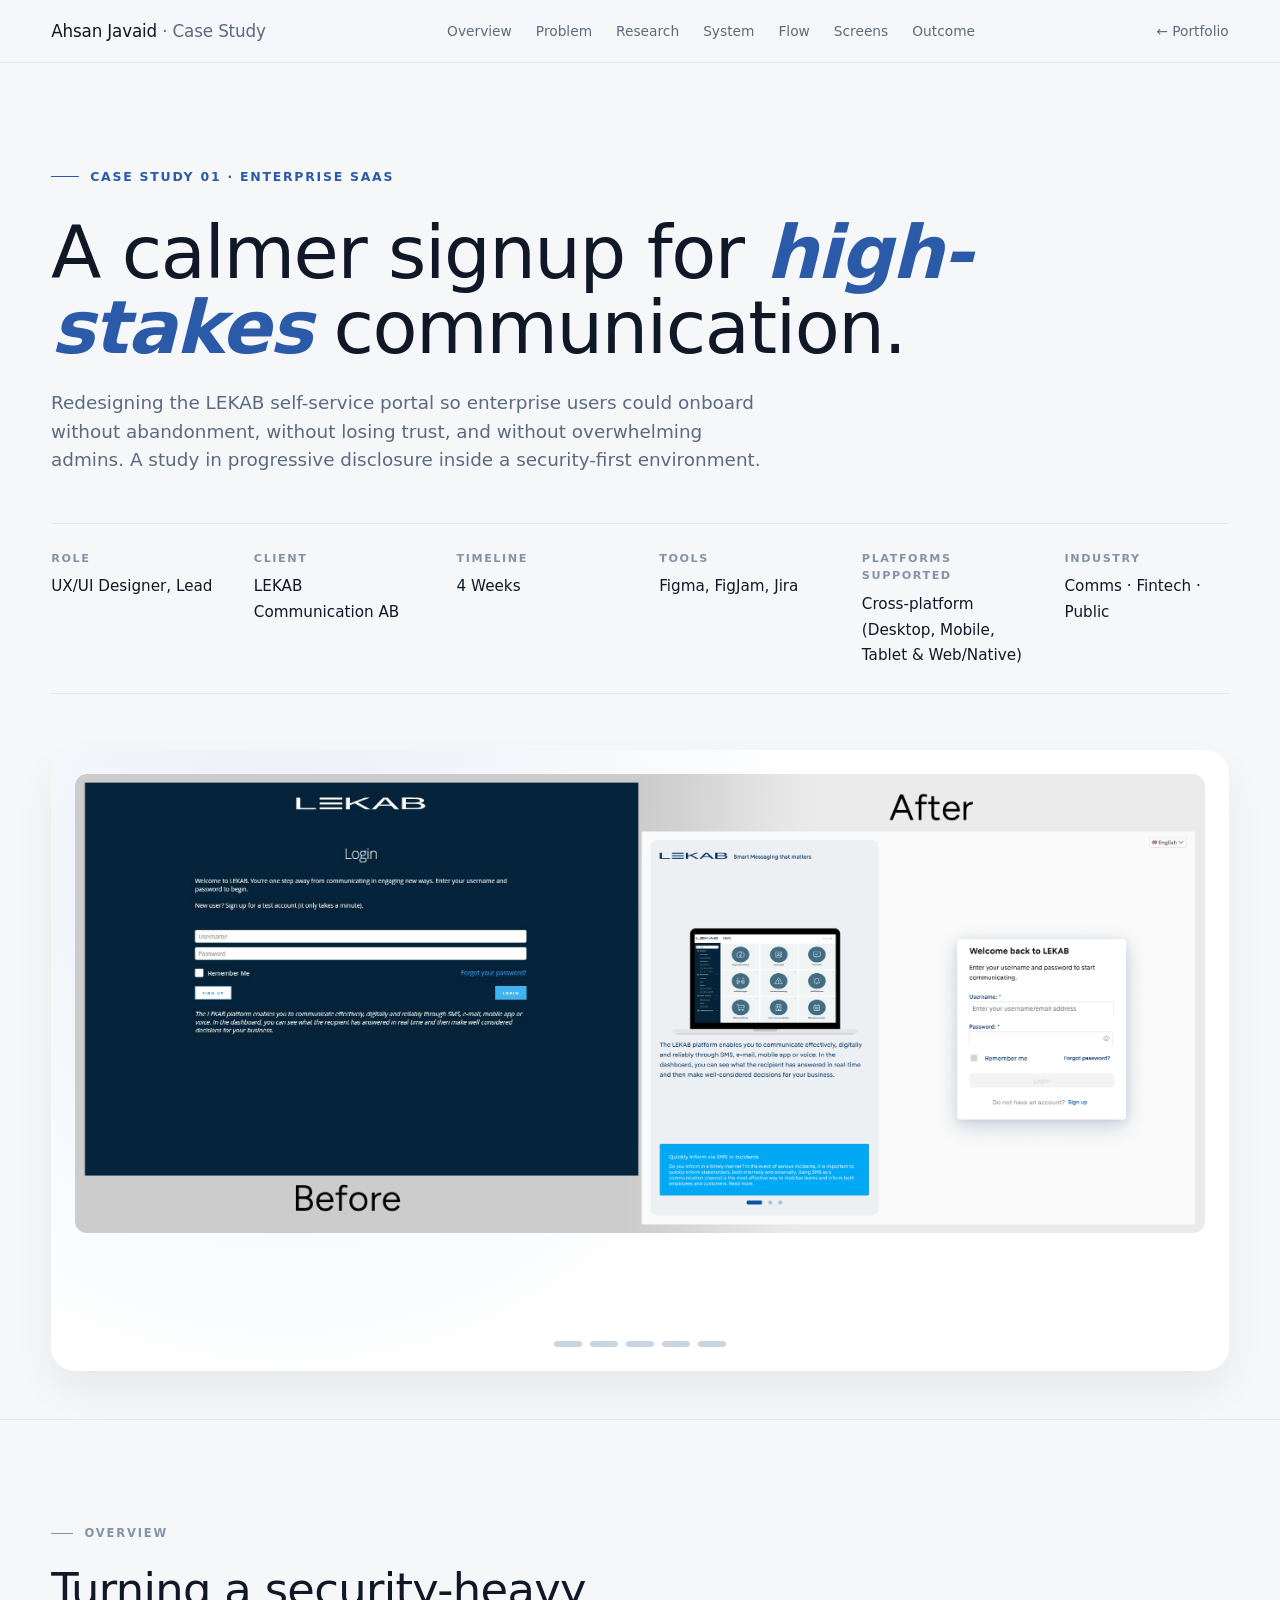
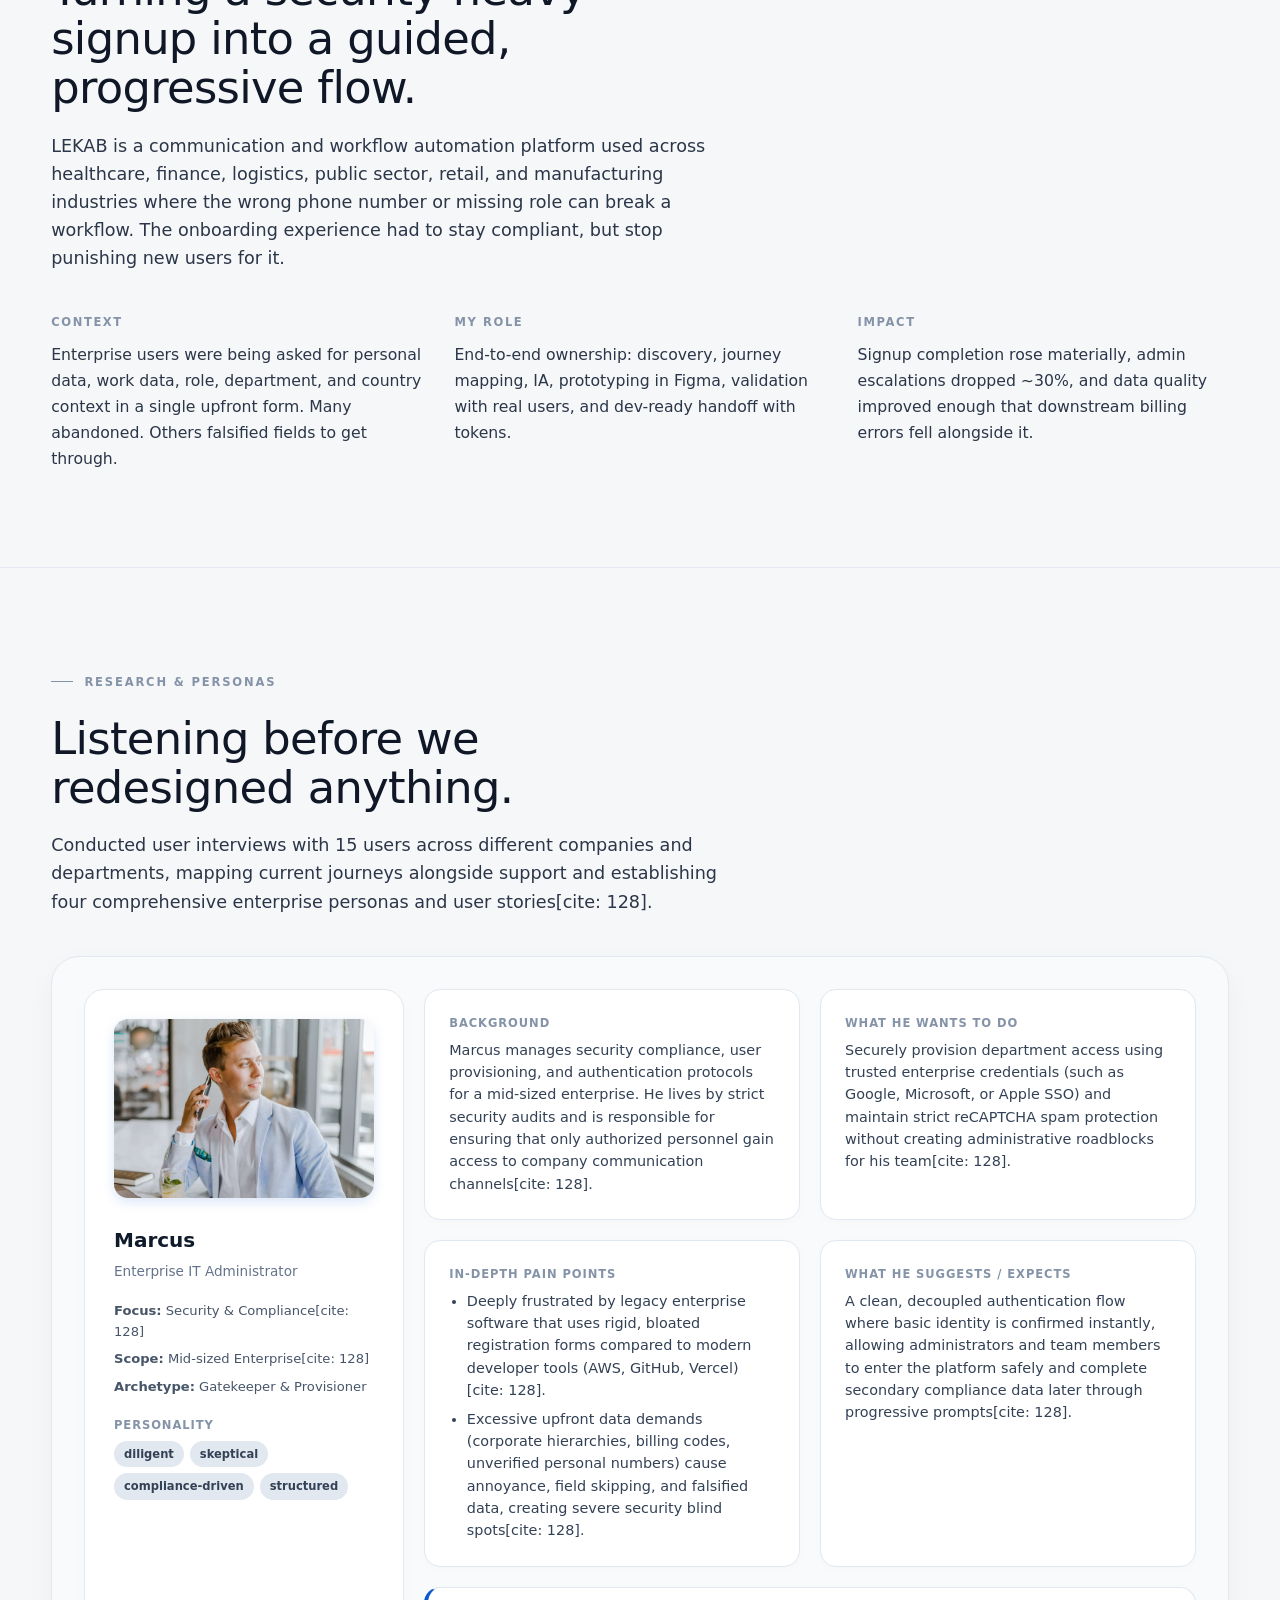
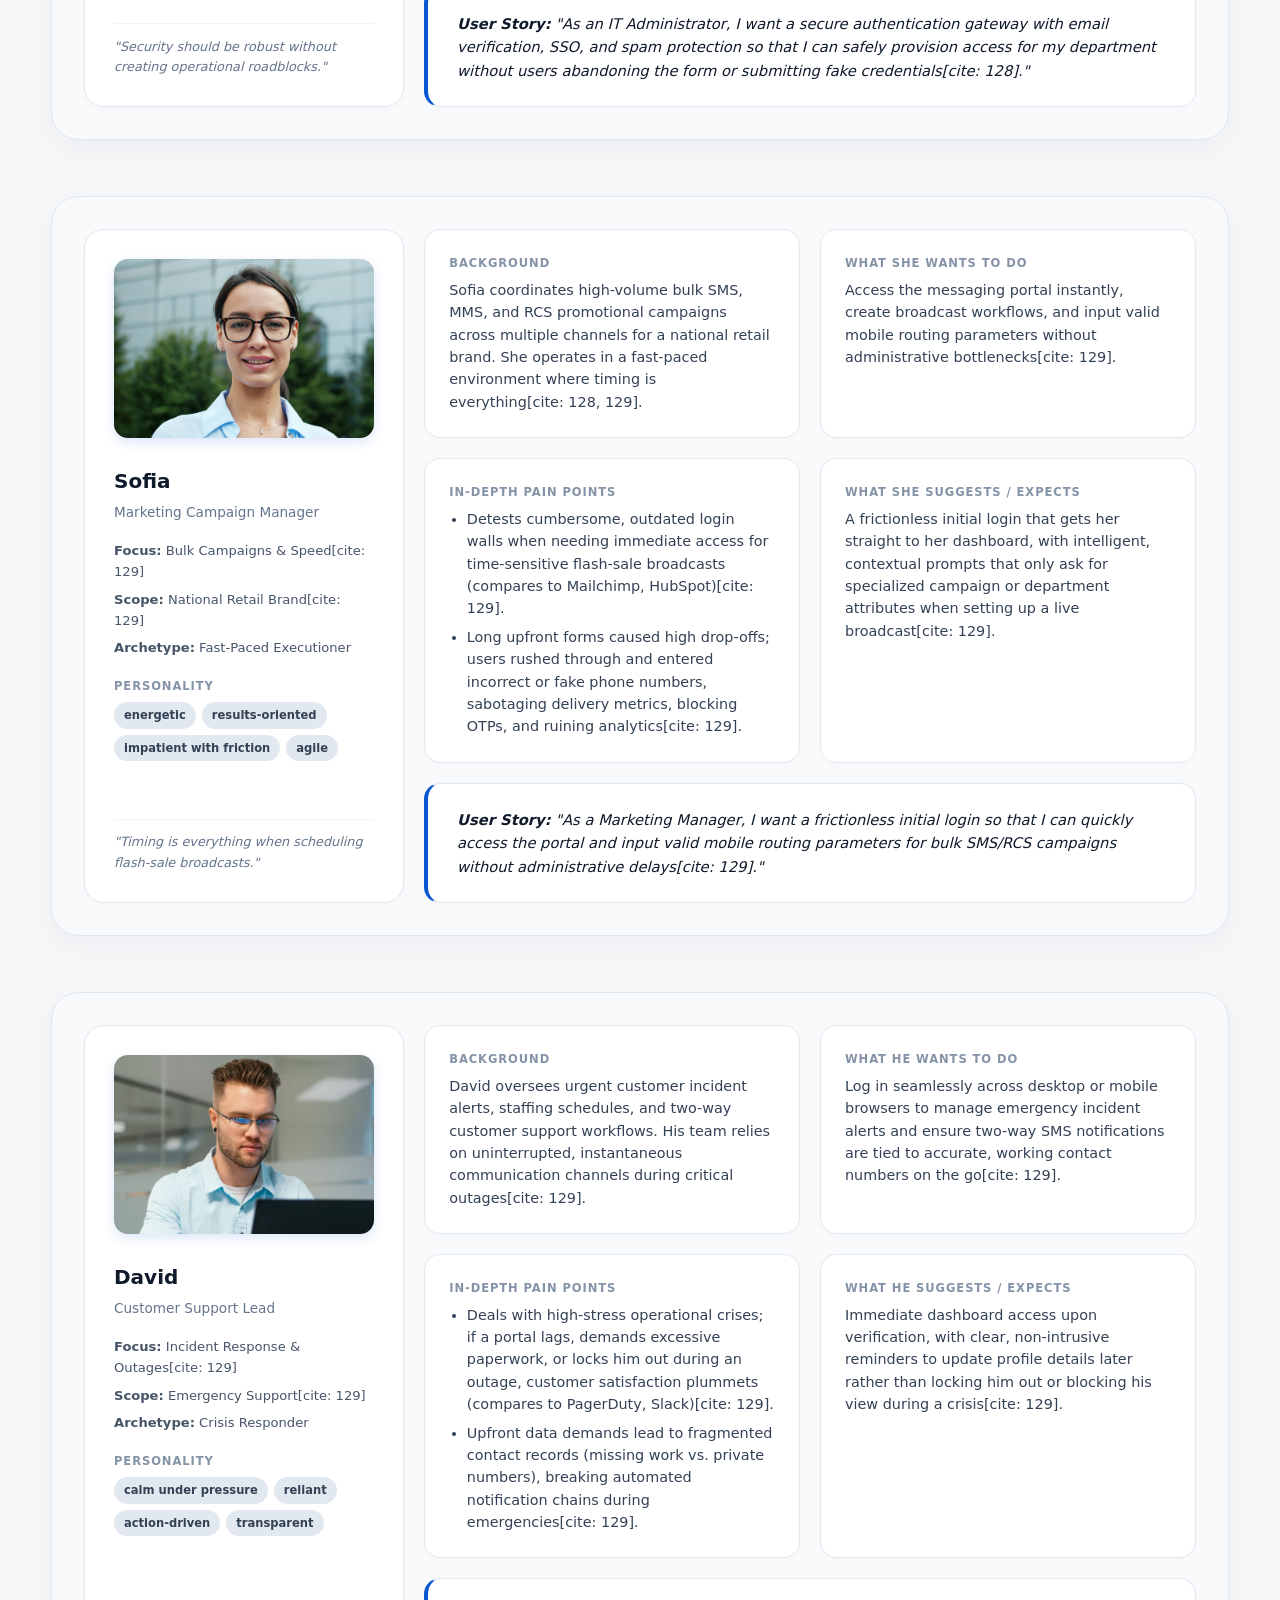
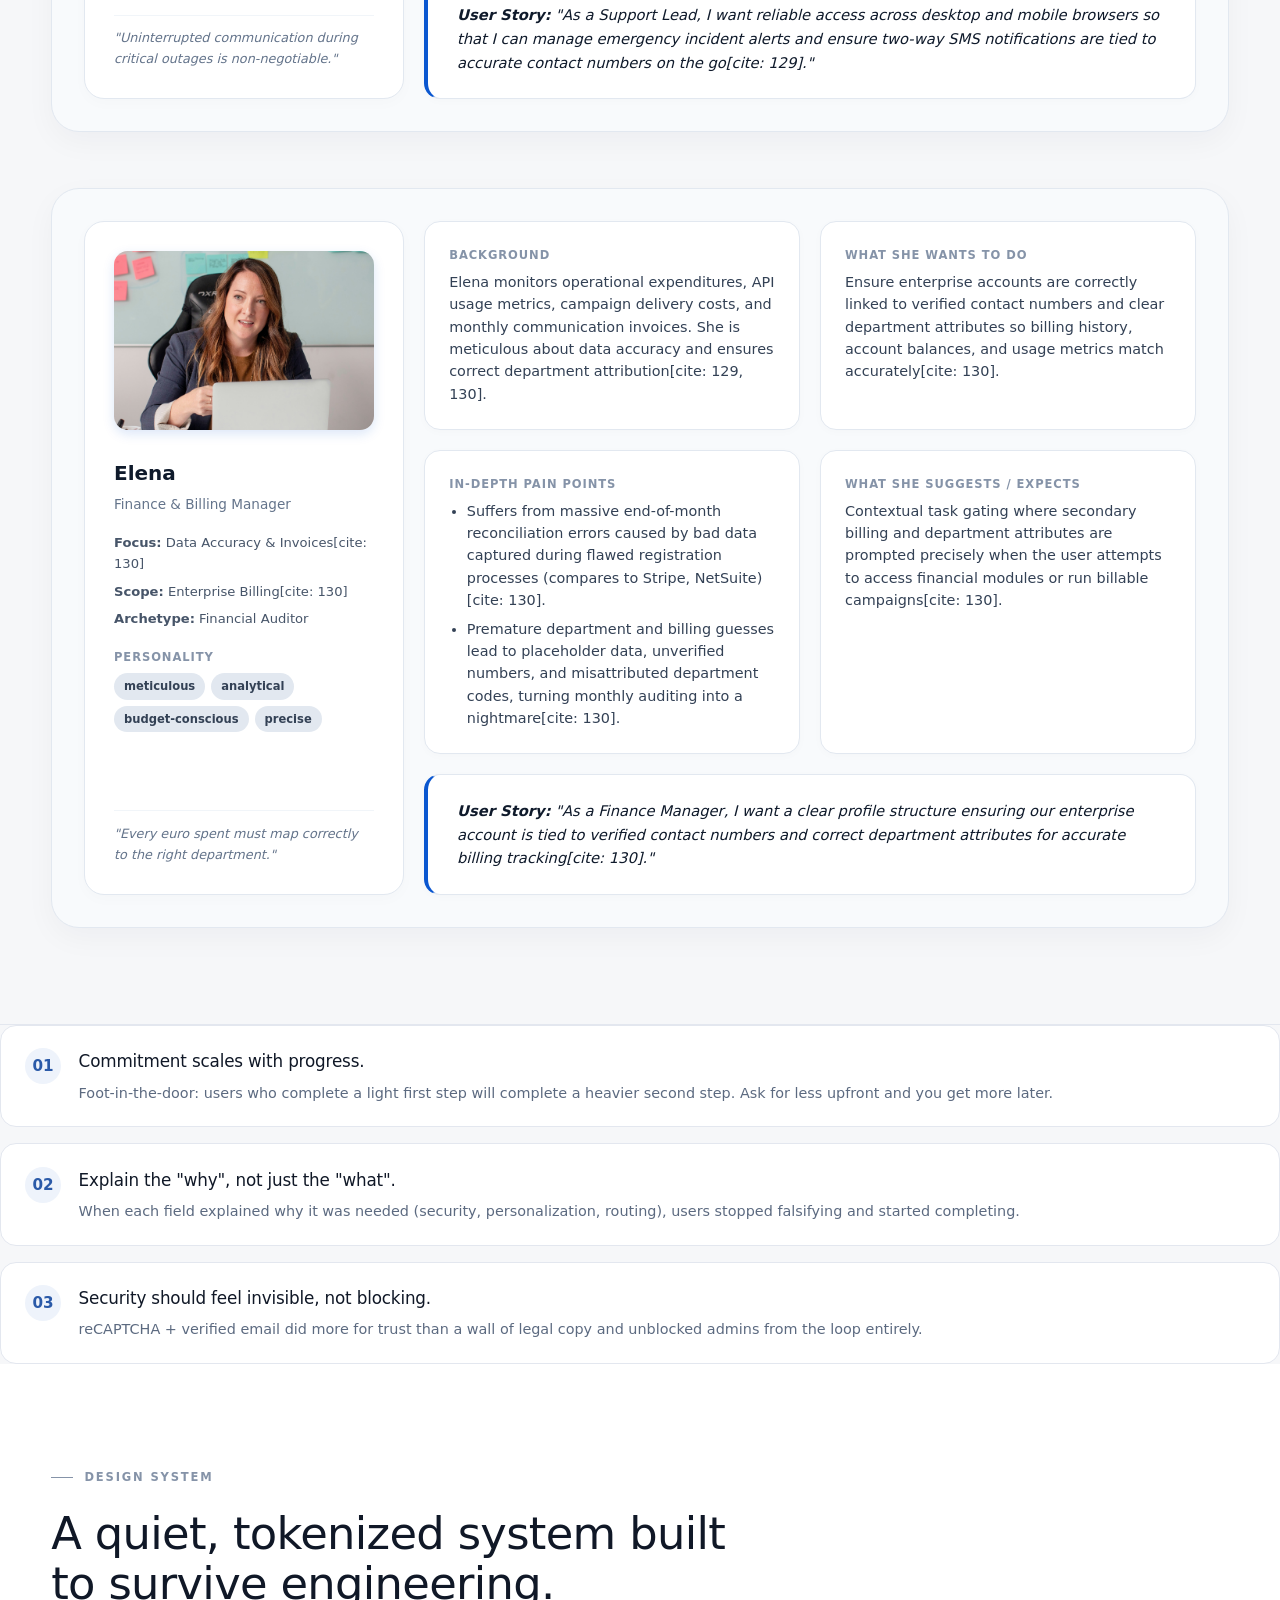
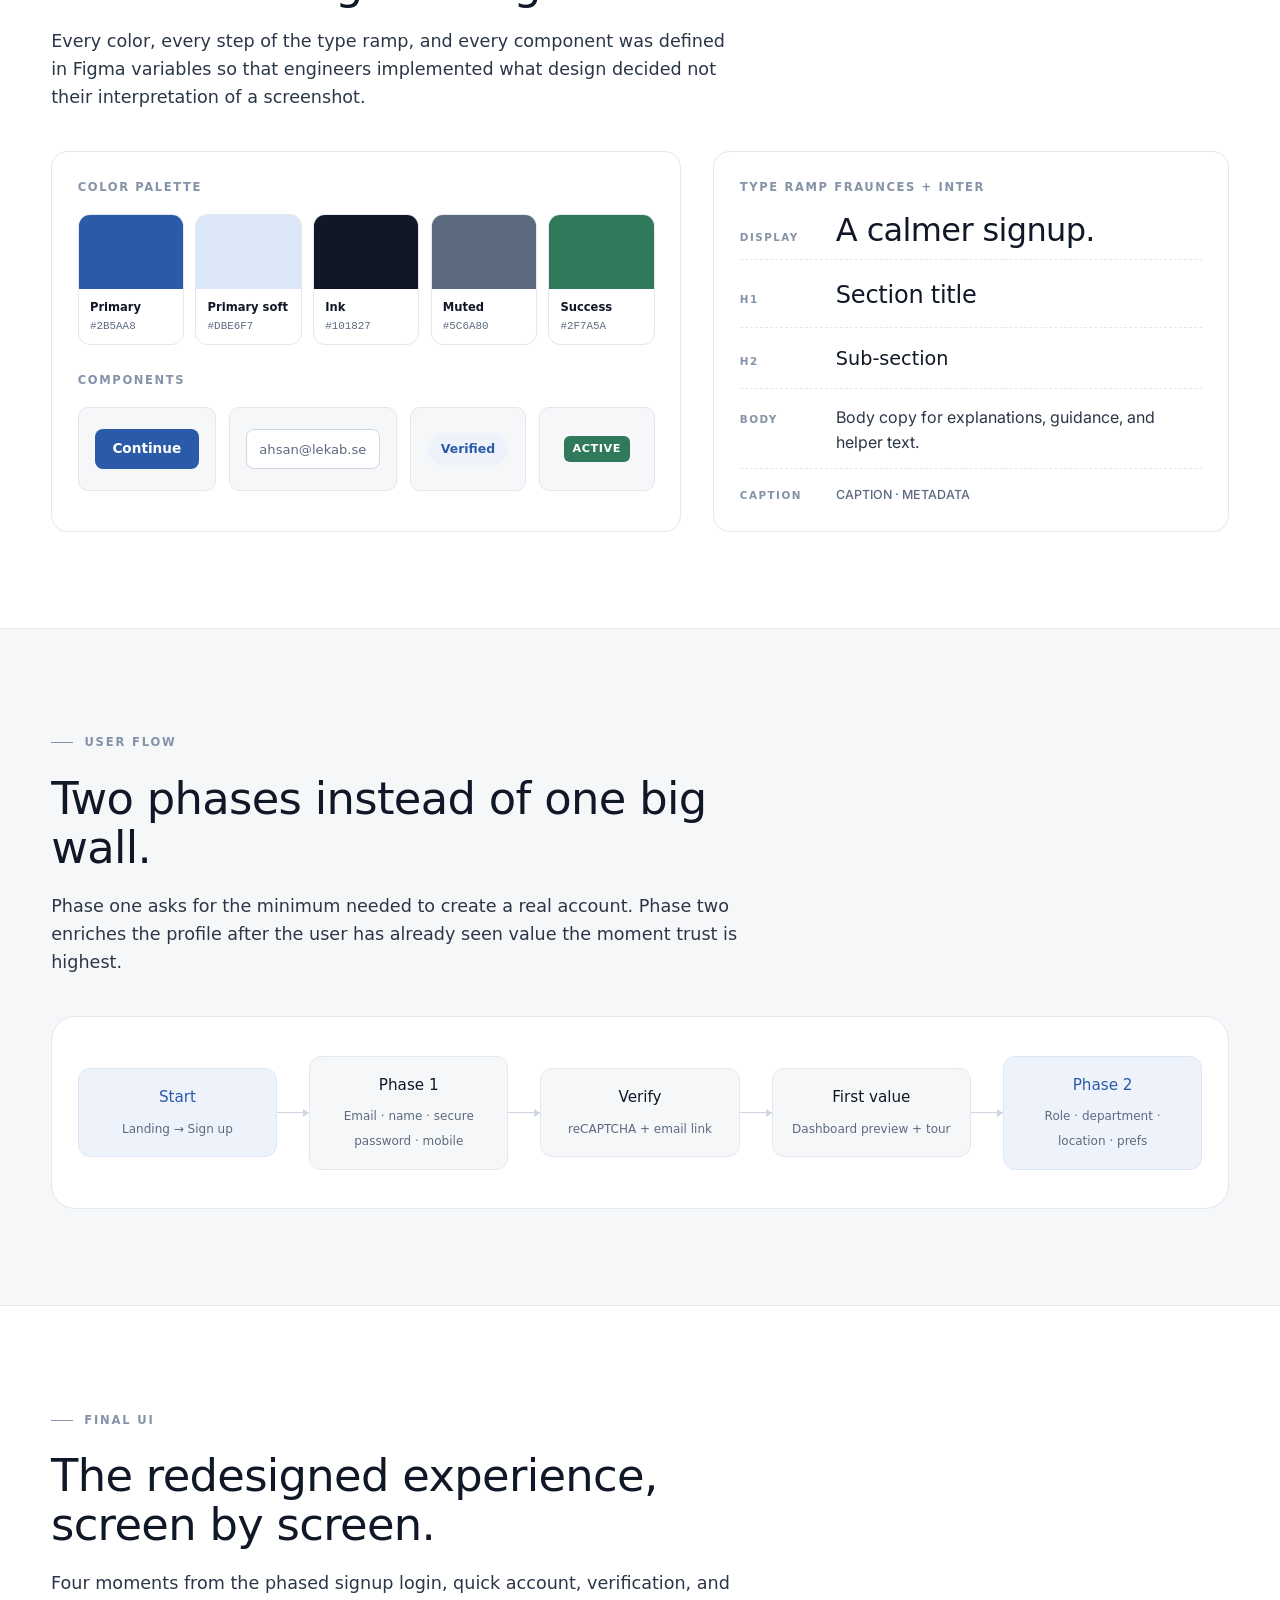
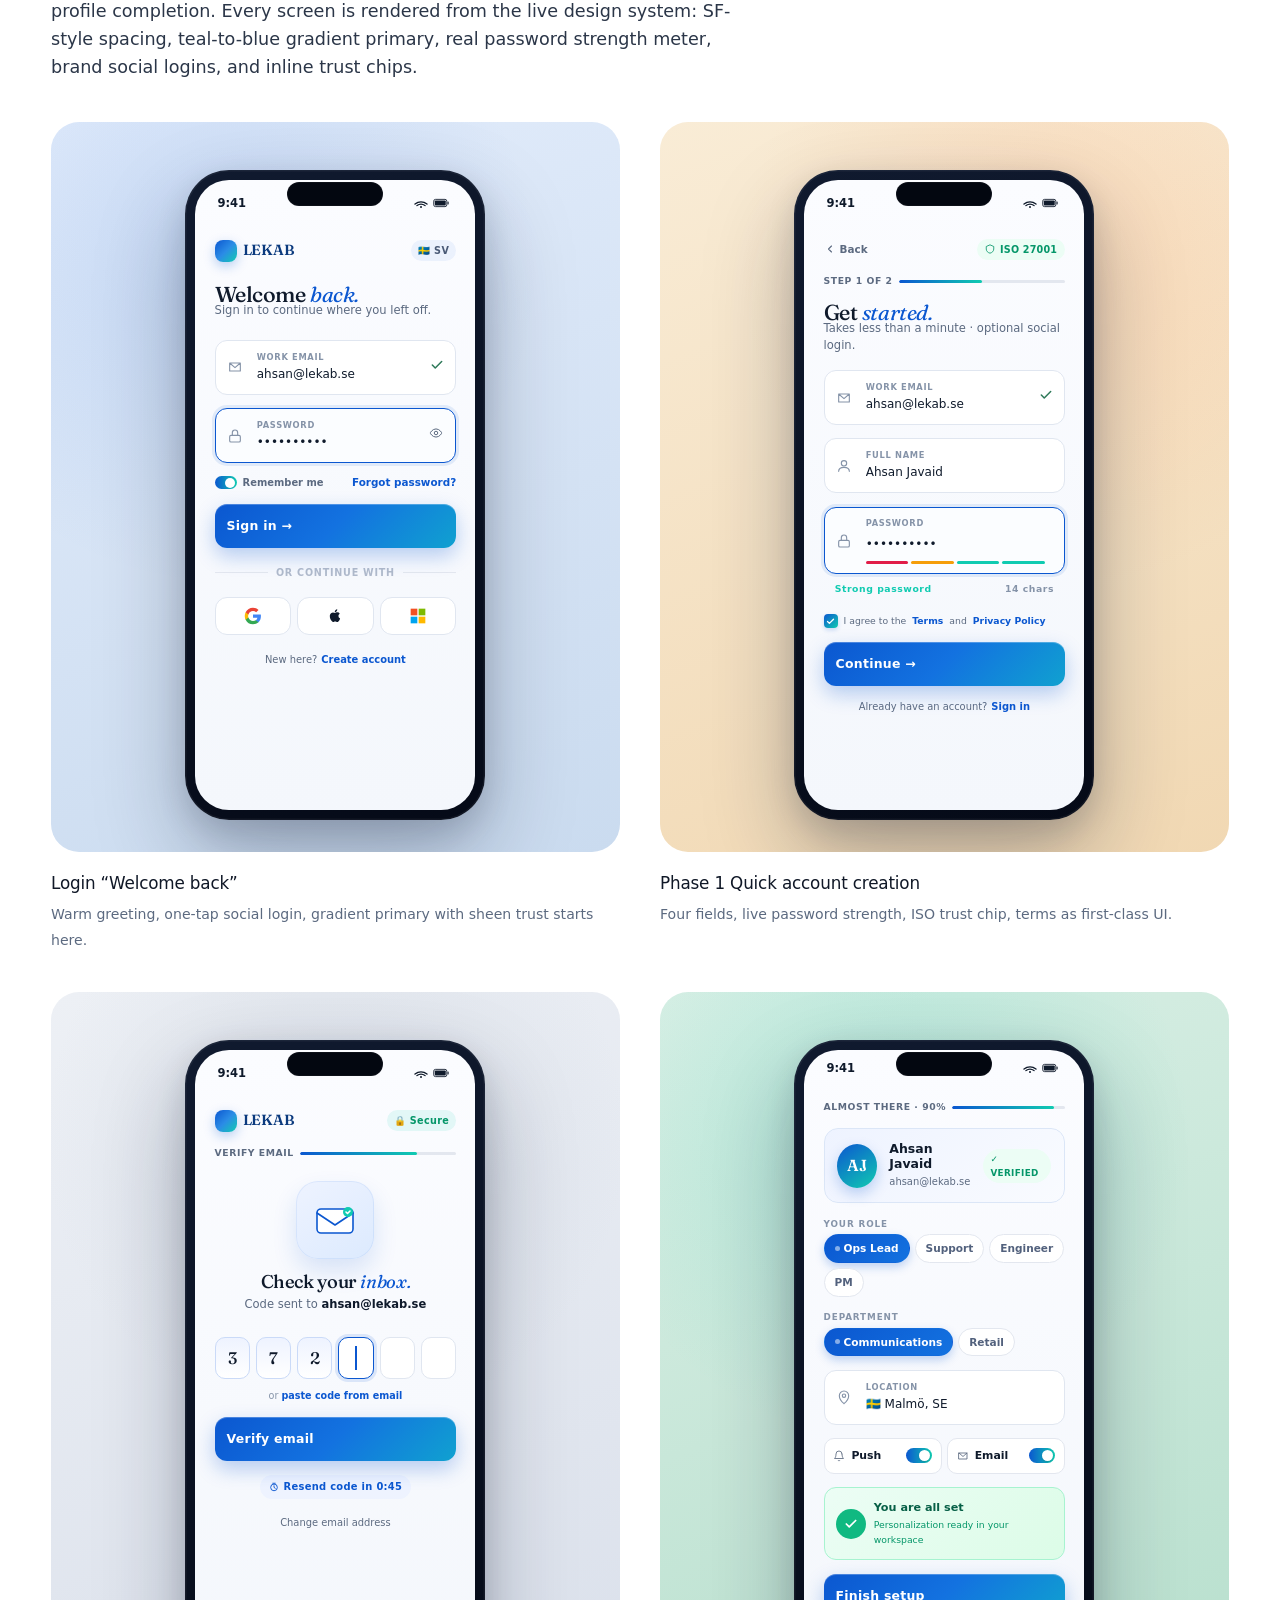
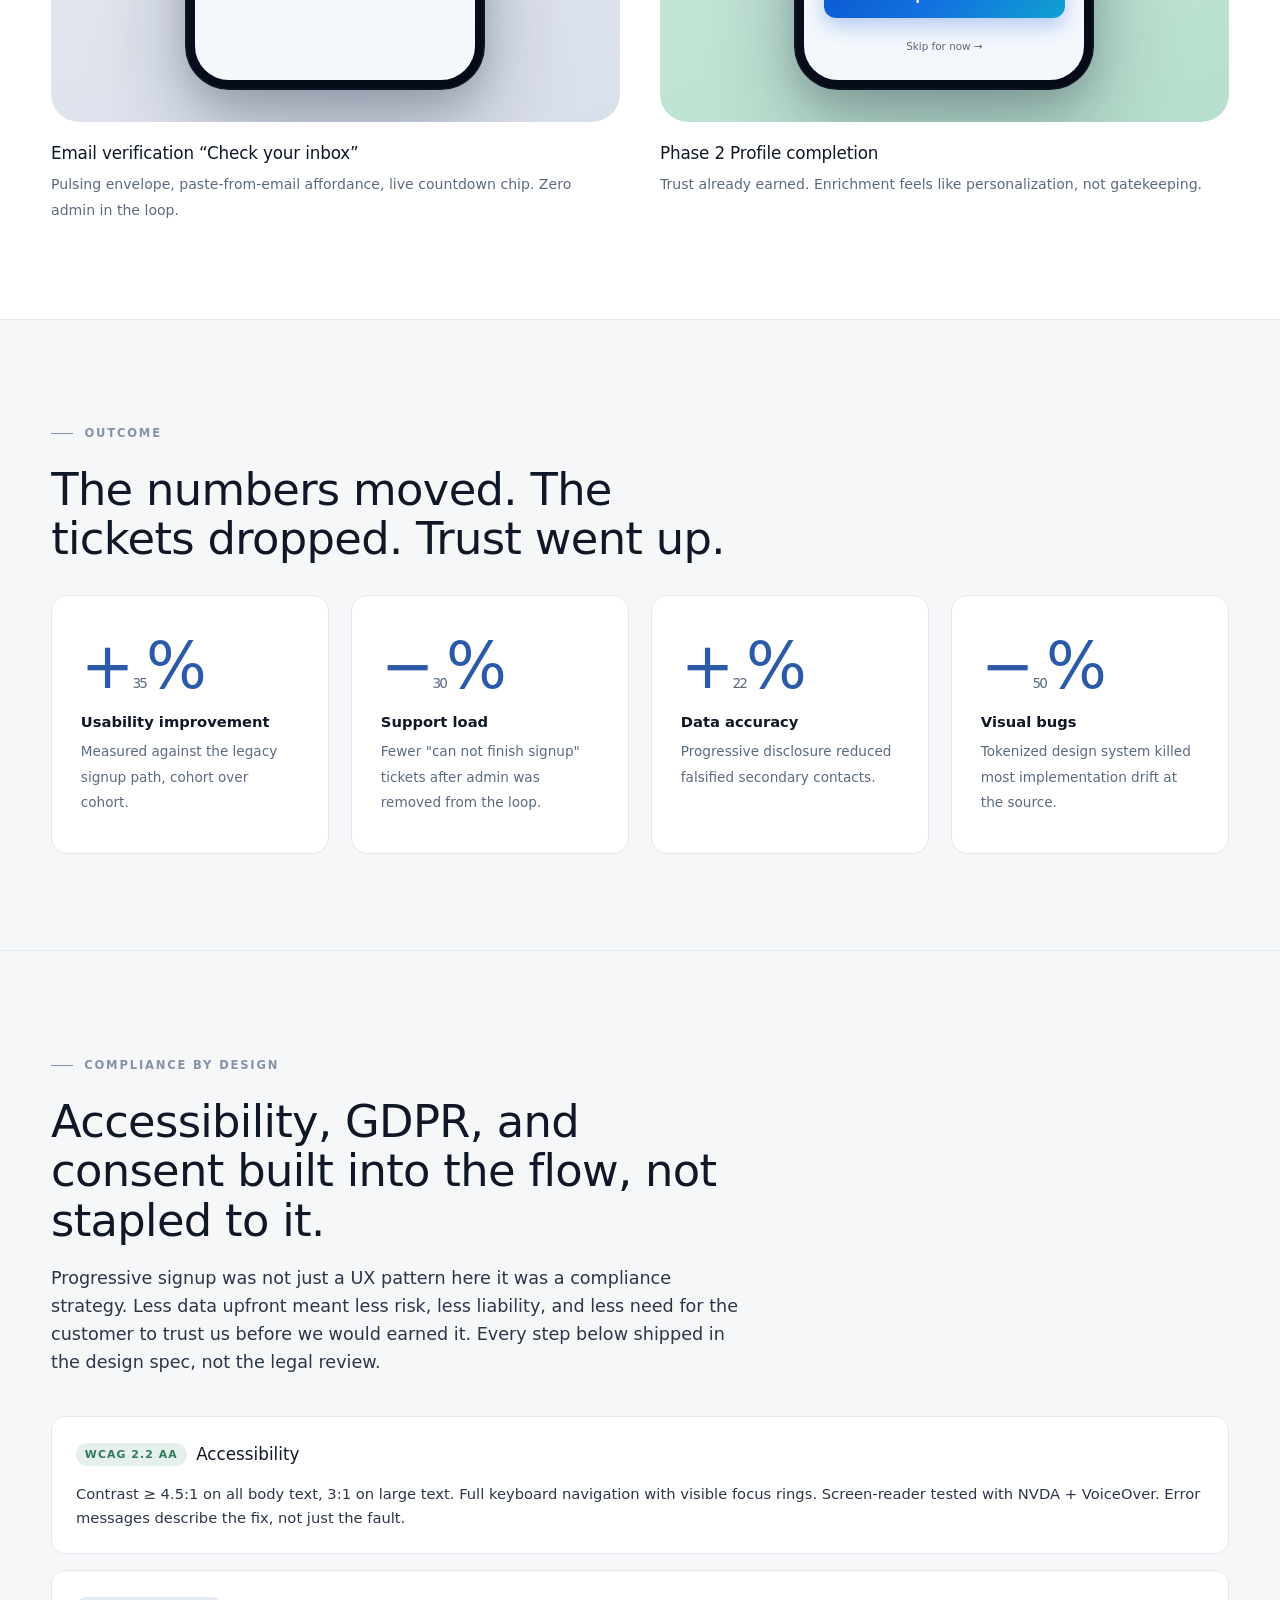
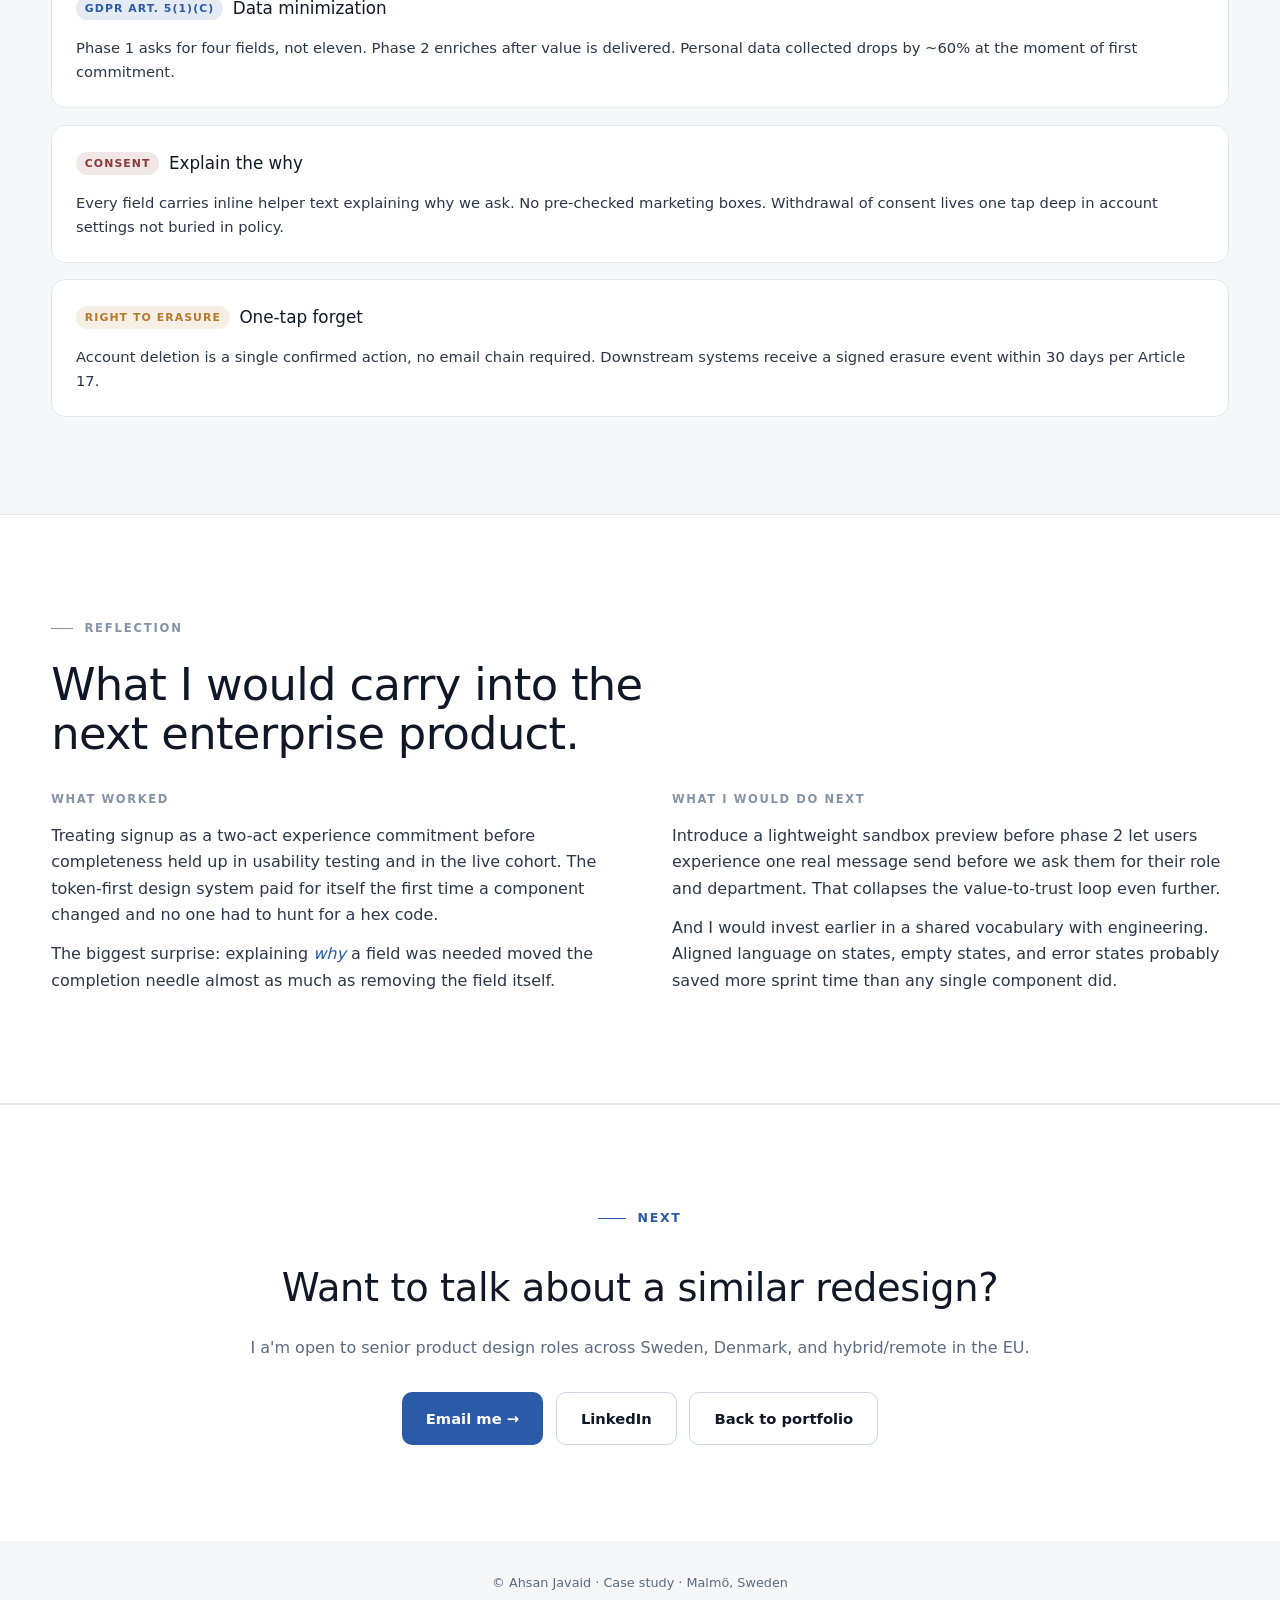
==== commit 62f23453: "Update case-study-lekab.html" ====
--- a/case-study-lekab.html
+++ b/case-study-lekab.html
@@ -1083,57 +1083,423 @@
   </section>
 
   <!-- ============ PROBLEM ============ -->
-  <section class="block alt" id="problem">
-    <div class="wrap">
-      <div class="section-label">The problem</div>
-      <h2 class="head">Too much, too early, too unclear.</h2>
-
-      <p class="problem-quote">
-        “Users abandoned the flow when asked for too much upfront
-        <span>and the data they did submit was often wrong.”</span>
-      </p>
-
-      <div class="stat-grid">
-        <div class="stat-tile"><b>~40%</b><p>Drop-off before the first field was completed on legacy signup.</p></div>
-        <div class="stat-tile"><b>1 in 3</b><p>Records contained falsified or blank secondary contact fields.</p></div>
-        <div class="stat-tile"><b>Manual</b><p>Every new account still required an admin to issue an ID and access code.</p></div>
-        <div class="stat-tile"><b>High</b><p>Support tickets tied to "can not finish signup" made up a visible share of weekly load.</p></div>
-      </div>
-    </div>
-  </section>
-
-  <!-- ============ RESEARCH ============ -->
-  <section class="block" id="research">
-    <div class="wrap">
-      <div class="section-label">Research & insights</div>
-      <h2 class="head">Listening before we redesigned anything.</h2>
-      <p class="lede">
-        I ran user interviews with enterprise admins and end-users, mapped the current journey with the
-        support team, and pulled from established form-conversion research to pressure-test the direction.
-        Three insights shaped the whole redesign.
-      </p>
-
-      <div class="research-grid">
-
-        <!-- Persona -->
-        <div class="persona-card">
-          <div class="persona-head">
-            <div class="avatar">MK</div>
-            <div>
-              <h3>Maria K.</h3>
-              <span>Operations Lead · Nordic bank · 42</span>
+ 
+
+
+
+
+
+
+<style>
+/* 
+  Bento Persona Grid Layout (4 Separate Enterprise Personas)
+  Designed with image boxes, personality heading & tags, pain points, expectations, and quotes.
+*/
+.persona-bento-wrapper {
+    display: flex;
+    flex-direction: column;
+    gap: 3.5rem;
+    width: 100%;
+}
+.persona-bento-card {
+    display: grid;
+    grid-template-columns: 320px 1fr 1fr;
+    grid-template-rows: auto auto auto;
+    gap: 1.25rem;
+    background: #f8fafc;
+    padding: 2rem;
+    border-radius: 28px;
+    border: 1px solid #e2e8f0;
+    box-shadow: 0 10px 30px rgba(15, 26, 43, 0.04);
+}
+@media (max-width: 1100px) {
+    .persona-bento-card {
+        grid-template-columns: 1fr 1fr;
+    }
+}
+@media (max-width: 768px) {
+    .persona-bento-card {
+        grid-template-columns: 1fr;
+    }
+}
+.bento-profile-box {
+    grid-row: span 3;
+    background: #ffffff;
+    border: 1px solid #e2e8f0;
+    border-radius: 20px;
+    padding: 1.8rem;
+    display: flex;
+    flex-direction: column;
+    justify-content: space-between;
+    box-shadow: 0 4px 15px rgba(15, 26, 43, 0.02);
+}
+@media (max-width: 1100px) {
+    .bento-profile-box {
+        grid-row: span 1;
+    }
+}
+.bento-avatar-img {
+    width: 100%;
+    aspect-ratio: 16/11;
+    border-radius: 14px;
+    object-fit: cover;
+    margin-bottom: 1.2rem;
+    box-shadow: 0 4px 12px rgba(11, 87, 208, 0.15);
+}
+.personality-badges-wrap {
+    display: flex;
+    flex-wrap: wrap;
+    gap: 6px;
+    margin-top: 0.4rem;
+}
+.persona-tag {
+    background: #e2e8f0;
+    color: #334155;
+    font-size: 0.72rem;
+    font-weight: 600;
+    padding: 4px 10px;
+    border-radius: 999px;
+    display: inline-block;
+}
+.bento-box {
+    background: #ffffff;
+    border: 1px solid #e2e8f0;
+    border-radius: 16px;
+    padding: 1.5rem;
+    display: flex;
+    flex-direction: column;
+    justify-content: space-between;
+    box-shadow: 0 2px 10px rgba(15, 26, 43, 0.02);
+}
+.bento-title {
+    font-size: 0.72rem;
+    text-transform: uppercase;
+    letter-spacing: 0.08em;
+    color: #8593a8;
+    font-weight: 700;
+    margin-bottom: 0.4rem;
+}
+.bento-box p, .bento-box li {
+    font-size: 0.9rem;
+    line-height: 1.55;
+    color: #334155;
+    margin: 0;
+}
+.bento-bullets {
+    padding-left: 1.1rem;
+    margin: 0;
+    display: flex;
+    flex-direction: column;
+    gap: 0.4rem;
+}
+.bento-quote-box {
+    grid-column: span 2;
+    background: #ffffff;
+    border: 1px solid #e2e8f0;
+    border-radius: 16px;
+    padding: 1.5rem 1.8rem;
+    font-style: italic;
+    font-size: 0.92rem;
+    line-height: 1.6;
+    color: #0f1a2b;
+    border-left: 4px solid #0b57d0;
+    box-shadow: 0 2px 10px rgba(15, 26, 43, 0.02);
+}
+@media (max-width: 1100px) {
+    .bento-quote-box {
+        grid-column: span 1;
+    }
+}
+</style>
+
+<section class="block" id="research">
+<div class="wrap">
+<div class="section-label">Research &amp; personas</div>
+<h2 class="head">Listening before we redesigned anything.</h2>
+<p class="lede">
+Conducted user interviews with 15 users across different companies and departments, mapping current journeys alongside support and establishing four comprehensive enterprise personas and user stories[cite: 128].
+</p>
+
+<div class="persona-bento-wrapper">
+
+<!-- ============ PERSONA 1: MARCUS ============ -->
+<div class="persona-bento-card">
+    <div class="bento-profile-box">
+        <div>
+            <img src="img/persona1.png" alt="Marcus" class="bento-avatar-img">
+            <h3 style="margin: 0 0 2px 0; font-size: 1.25rem; font-weight: 600; color: #0f1a2b;">Marcus</h3>
+            <span style="font-size: 0.85rem; color: #64748b; font-weight: 500;">Enterprise IT Administrator</span>
+            <div style="margin-top: 1rem; display: flex; flex-direction: column; gap: 0.4rem; font-size: 0.82rem; color: #475569;">
+                <div><strong>Focus:</strong> Security &amp; Compliance[cite: 128]</div>
+                <div><strong>Scope:</strong> Mid-sized Enterprise[cite: 128]</div>
+                <div><strong>Archetype:</strong> Gatekeeper &amp; Provisioner</div>
             </div>
-          </div>
-          <div class="persona-row">
-            <div><strong>Goals</strong><p>Onboard her team to a messaging platform without opening a ticket for every seat.</p></div>
-            <div><strong>Frustrations</strong><p>Being asked for private numbers before she trusts the tool. Waiting on IT for access codes.</p></div>
-            <div><strong>Behavior</strong><p>Skips optional fields. Bails if she has to leave the page to find a code.</p></div>
-          </div>
-          <blockquote class="persona-quote">
-            "As an IT Administrator, I want a secure authentication gateway with email verification, SSO, and spam protection so that I can safely provision access for my department without users abandoning the form or submitting fake credentials."
-          </blockquote>
-        </div>
-
+            <div style="margin-top: 1.2rem;">
+                <div class="bento-title">PERSONALITY</div>
+                <div class="personality-badges-wrap">
+                    <span class="persona-tag">diligent</span>
+                    <span class="persona-tag">skeptical</span>
+                    <span class="persona-tag">compliance-driven</span>
+                    <span class="persona-tag">structured</span>
+                </div>
+            </div>
+        </div>
+        <div style="margin-top: 1.2rem; padding-top: 0.8rem; border-top: 1px solid #f1f5f9; font-style: italic; font-size: 0.8rem; color: #64748b;">
+            "Security should be robust without creating operational roadblocks."
+        </div>
+    </div>
+
+    <div class="bento-box">
+        <div>
+            <div class="bento-title">Background</div>
+            <p>Marcus manages security compliance, user provisioning, and authentication protocols for a mid-sized enterprise. He lives by strict security audits and is responsible for ensuring that only authorized personnel gain access to company communication channels[cite: 128].</p>
+        </div>
+    </div>
+
+    <div class="bento-box">
+        <div>
+            <div class="bento-title">What He Wants to Do</div>
+            <p>Securely provision department access using trusted enterprise credentials (such as Google, Microsoft, or Apple SSO) and maintain strict reCAPTCHA spam protection without creating administrative roadblocks for his team[cite: 128].</p>
+        </div>
+    </div>
+
+    <div class="bento-box">
+        <div>
+            <div class="bento-title">In-Depth Pain Points</div>
+            <ul class="bento-bullets">
+                <li>Deeply frustrated by legacy enterprise software that uses rigid, bloated registration forms compared to modern developer tools (AWS, GitHub, Vercel)[cite: 128].</li>
+                <li>Excessive upfront data demands (corporate hierarchies, billing codes, unverified personal numbers) cause annoyance, field skipping, and falsified data, creating severe security blind spots[cite: 128].</li>
+            </ul>
+        </div>
+    </div>
+
+    <div class="bento-box">
+        <div>
+            <div class="bento-title">What He Suggests / Expects</div>
+            <p>A clean, decoupled authentication flow where basic identity is confirmed instantly, allowing administrators and team members to enter the platform safely and complete secondary compliance data later through progressive prompts[cite: 128].</p>
+        </div>
+    </div>
+
+    <div class="bento-quote-box">
+        <strong>User Story:</strong> "As an IT Administrator, I want a secure authentication gateway with email verification, SSO, and spam protection so that I can safely provision access for my department without users abandoning the form or submitting fake credentials[cite: 128]."
+    </div>
+</div>
+
+<!-- ============ PERSONA 2: SOFIA ============ -->
+<div class="persona-bento-card">
+    <div class="bento-profile-box">
+        <div>
+            <img src="img/persona2.png" alt="Sofia" class="bento-avatar-img">
+            <h3 style="margin: 0 0 2px 0; font-size: 1.25rem; font-weight: 600; color: #0f1a2b;">Sofia</h3>
+            <span style="font-size: 0.85rem; color: #64748b; font-weight: 500;">Marketing Campaign Manager</span>
+            <div style="margin-top: 1rem; display: flex; flex-direction: column; gap: 0.4rem; font-size: 0.82rem; color: #475569;">
+                <div><strong>Focus:</strong> Bulk Campaigns &amp; Speed[cite: 129]</div>
+                <div><strong>Scope:</strong> National Retail Brand[cite: 129]</div>
+                <div><strong>Archetype:</strong> Fast-Paced Executioner</div>
+            </div>
+            <div style="margin-top: 1.2rem;">
+                <div class="bento-title">PERSONALITY</div>
+                <div class="personality-badges-wrap">
+                    <span class="persona-tag">energetic</span>
+                    <span class="persona-tag">results-oriented</span>
+                    <span class="persona-tag">impatient with friction</span>
+                    <span class="persona-tag">agile</span>
+                </div>
+            </div>
+        </div>
+        <div style="margin-top: 1.2rem; padding-top: 0.8rem; border-top: 1px solid #f1f5f9; font-style: italic; font-size: 0.8rem; color: #64748b;">
+            "Timing is everything when scheduling flash-sale broadcasts."
+        </div>
+    </div>
+
+    <div class="bento-box">
+        <div>
+            <div class="bento-title">Background</div>
+            <p>Sofia coordinates high-volume bulk SMS, MMS, and RCS promotional campaigns across multiple channels for a national retail brand. She operates in a fast-paced environment where timing is everything[cite: 128, 129].</p>
+        </div>
+    </div>
+
+    <div class="bento-box">
+        <div>
+            <div class="bento-title">What She Wants to Do</div>
+            <p>Access the messaging portal instantly, create broadcast workflows, and input valid mobile routing parameters without administrative bottlenecks[cite: 129].</p>
+        </div>
+    </div>
+
+    <div class="bento-box">
+        <div>
+            <div class="bento-title">In-Depth Pain Points</div>
+            <ul class="bento-bullets">
+                <li>Detests cumbersome, outdated login walls when needing immediate access for time-sensitive flash-sale broadcasts (compares to Mailchimp, HubSpot)[cite: 129].</li>
+                <li>Long upfront forms caused high drop-offs; users rushed through and entered incorrect or fake phone numbers, sabotaging delivery metrics, blocking OTPs, and ruining analytics[cite: 129].</li>
+            </ul>
+        </div>
+    </div>
+
+    <div class="bento-box">
+        <div>
+            <div class="bento-title">What She Suggests / Expects</div>
+            <p>A frictionless initial login that gets her straight to her dashboard, with intelligent, contextual prompts that only ask for specialized campaign or department attributes when setting up a live broadcast[cite: 129].</p>
+        </div>
+    </div>
+
+    <div class="bento-quote-box">
+        <strong>User Story:</strong> "As a Marketing Manager, I want a frictionless initial login so that I can quickly access the portal and input valid mobile routing parameters for bulk SMS/RCS campaigns without administrative delays[cite: 129]."
+    </div>
+</div>
+
+<!-- ============ PERSONA 3: DAVID ============ -->
+<div class="persona-bento-card">
+    <div class="bento-profile-box">
+        <div>
+            <img src="img/persona3.png" alt="David" class="bento-avatar-img">
+            <h3 style="margin: 0 0 2px 0; font-size: 1.25rem; font-weight: 600; color: #0f1a2b;">David</h3>
+            <span style="font-size: 0.85rem; color: #64748b; font-weight: 500;">Customer Support Lead</span>
+            <div style="margin-top: 1rem; display: flex; flex-direction: column; gap: 0.4rem; font-size: 0.82rem; color: #475569;">
+                <div><strong>Focus:</strong> Incident Response &amp; Outages[cite: 129]</div>
+                <div><strong>Scope:</strong> Emergency Support[cite: 129]</div>
+                <div><strong>Archetype:</strong> Crisis Responder</div>
+            </div>
+            <div style="margin-top: 1.2rem;">
+                <div class="bento-title">PERSONALITY</div>
+                <div class="personality-badges-wrap">
+                    <span class="persona-tag">calm under pressure</span>
+                    <span class="persona-tag">reliant</span>
+                    <span class="persona-tag">action-driven</span>
+                    <span class="persona-tag">transparent</span>
+                </div>
+            </div>
+        </div>
+        <div style="margin-top: 1.2rem; padding-top: 0.8rem; border-top: 1px solid #f1f5f9; font-style: italic; font-size: 0.8rem; color: #64748b;">
+            "Uninterrupted communication during critical outages is non-negotiable."
+        </div>
+    </div>
+
+    <div class="bento-box">
+        <div>
+            <div class="bento-title">Background</div>
+            <p>David oversees urgent customer incident alerts, staffing schedules, and two-way customer support workflows. His team relies on uninterrupted, instantaneous communication channels during critical outages[cite: 129].</p>
+        </div>
+    </div>
+
+    <div class="bento-box">
+        <div>
+            <div class="bento-title">What He Wants to Do</div>
+            <p>Log in seamlessly across desktop or mobile browsers to manage emergency incident alerts and ensure two-way SMS notifications are tied to accurate, working contact numbers on the go[cite: 129].</p>
+        </div>
+    </div>
+
+    <div class="bento-box">
+        <div>
+            <div class="bento-title">In-Depth Pain Points</div>
+            <ul class="bento-bullets">
+                <li>Deals with high-stress operational crises; if a portal lags, demands excessive paperwork, or locks him out during an outage, customer satisfaction plummets (compares to PagerDuty, Slack)[cite: 129].</li>
+                <li>Upfront data demands lead to fragmented contact records (missing work vs. private numbers), breaking automated notification chains during emergencies[cite: 129].</li>
+            </ul>
+        </div>
+    </div>
+
+    <div class="bento-box">
+        <div>
+            <div class="bento-title">What He Suggests / Expects</div>
+            <p>Immediate dashboard access upon verification, with clear, non-intrusive reminders to update profile details later rather than locking him out or blocking his view during a crisis[cite: 129].</p>
+        </div>
+    </div>
+
+    <div class="bento-quote-box">
+        <strong>User Story:</strong> "As a Support Lead, I want reliable access across desktop and mobile browsers so that I can manage emergency incident alerts and ensure two-way SMS notifications are tied to accurate contact numbers on the go[cite: 129]."
+    </div>
+</div>
+
+<!-- ============ PERSONA 4: ELENA ============ -->
+<div class="persona-bento-card">
+    <div class="bento-profile-box">
+        <div>
+            <img src="img/persona4.png" alt="Elena" class="bento-avatar-img">
+            <h3 style="margin: 0 0 2px 0; font-size: 1.25rem; font-weight: 600; color: #0f1a2b;">Elena</h3>
+            <span style="font-size: 0.85rem; color: #64748b; font-weight: 500;">Finance &amp; Billing Manager</span>
+            <div style="margin-top: 1rem; display: flex; flex-direction: column; gap: 0.4rem; font-size: 0.82rem; color: #475569;">
+                <div><strong>Focus:</strong> Data Accuracy &amp; Invoices[cite: 130]</div>
+                <div><strong>Scope:</strong> Enterprise Billing[cite: 130]</div>
+                <div><strong>Archetype:</strong> Financial Auditor</div>
+            </div>
+            <div style="margin-top: 1.2rem;">
+                <div class="bento-title">PERSONALITY</div>
+                <div class="personality-badges-wrap">
+                    <span class="persona-tag">meticulous</span>
+                    <span class="persona-tag">analytical</span>
+                    <span class="persona-tag">budget-conscious</span>
+                    <span class="persona-tag">precise</span>
+                </div>
+            </div>
+        </div>
+        <div style="margin-top: 1.2rem; padding-top: 0.8rem; border-top: 1px solid #f1f5f9; font-style: italic; font-size: 0.8rem; color: #64748b;">
+            "Every euro spent must map correctly to the right department."
+        </div>
+    </div>
+
+    <div class="bento-box">
+        <div>
+            <div class="bento-title">Background</div>
+            <p>Elena monitors operational expenditures, API usage metrics, campaign delivery costs, and monthly communication invoices. She is meticulous about data accuracy and ensures correct department attribution[cite: 129, 130].</p>
+        </div>
+    </div>
+
+    <div class="bento-box">
+        <div>
+            <div class="bento-title">What She Wants to Do</div>
+            <p>Ensure enterprise accounts are correctly linked to verified contact numbers and clear department attributes so billing history, account balances, and usage metrics match accurately[cite: 130].</p>
+        </div>
+    </div>
+
+    <div class="bento-box">
+        <div>
+            <div class="bento-title">In-Depth Pain Points</div>
+            <ul class="bento-bullets">
+                <li>Suffers from massive end-of-month reconciliation errors caused by bad data captured during flawed registration processes (compares to Stripe, NetSuite)[cite: 130].</li>
+                <li>Premature department and billing guesses lead to placeholder data, unverified numbers, and misattributed department codes, turning monthly auditing into a nightmare[cite: 130].</li>
+            </ul>
+        </div>
+    </div>
+
+    <div class="bento-box">
+        <div>
+            <div class="bento-title">What She Suggests / Expects</div>
+            <p>Contextual task gating where secondary billing and department attributes are prompted precisely when the user attempts to access financial modules or run billable campaigns[cite: 130].</p>
+        </div>
+    </div>
+
+    <div class="bento-quote-box">
+        <strong>User Story:</strong> "As a Finance Manager, I want a clear profile structure ensuring our enterprise account is tied to verified contact numbers and correct department attributes for accurate billing tracking[cite: 130]."
+    </div>
+</div>
+
+</div>
+
+</div>
+</section>
+
+
+
+
+
+
+
+
+
+
+
+
+
+
+
+
+
+
+
+
+
+  
         <!-- Insights -->
         <div class="insights">
           <div class="insight">
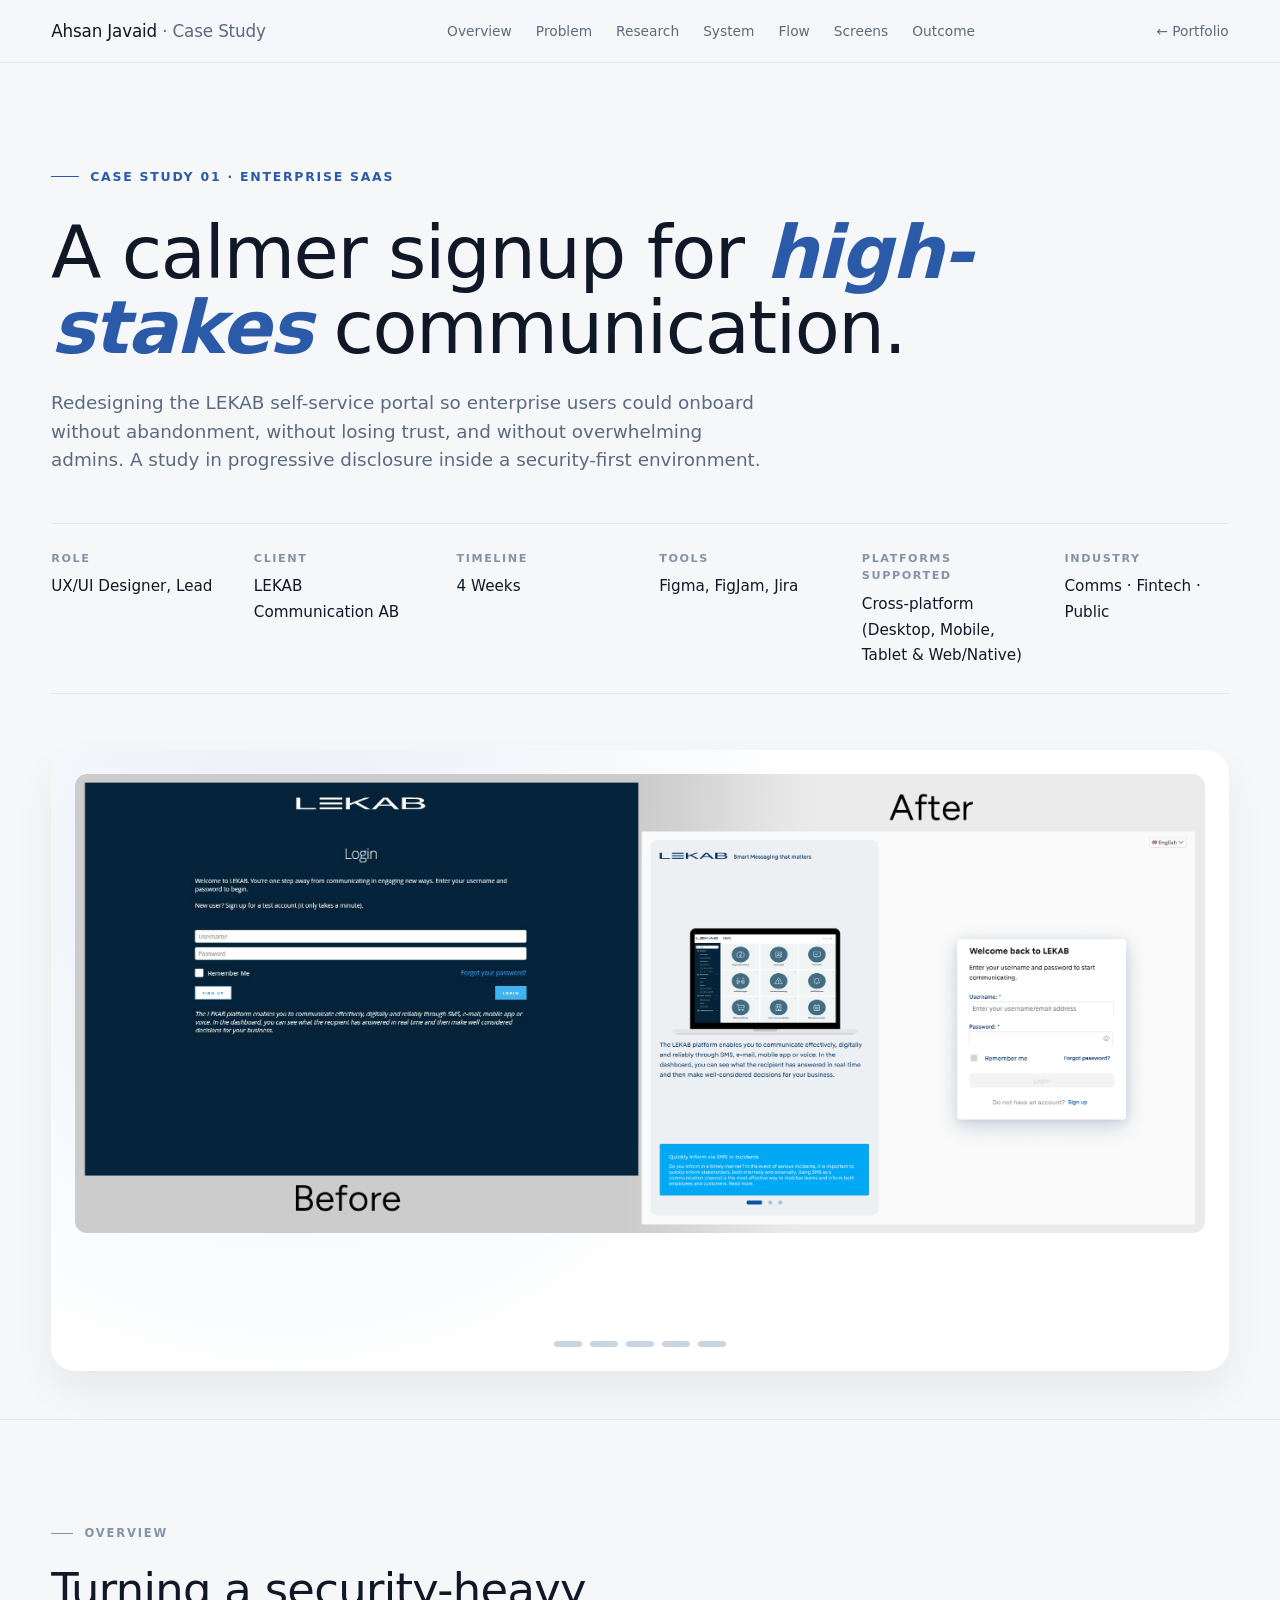
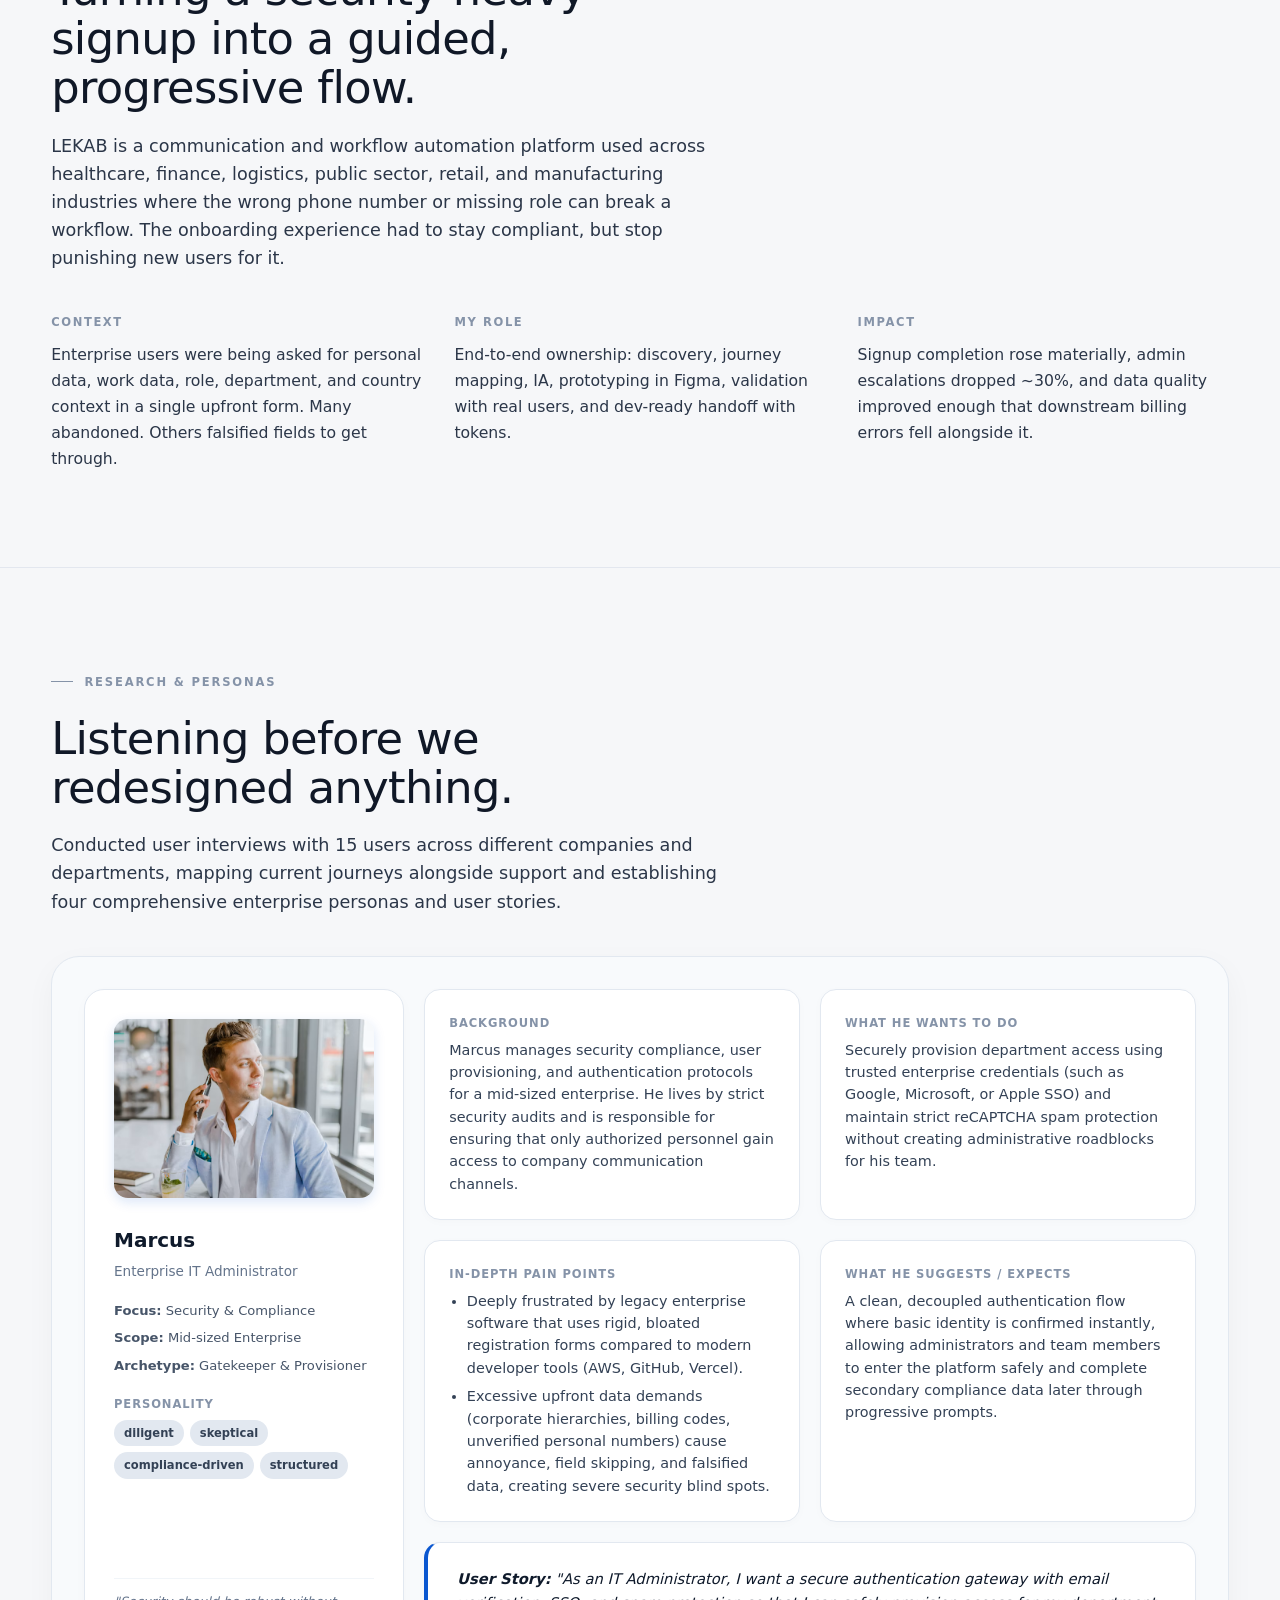
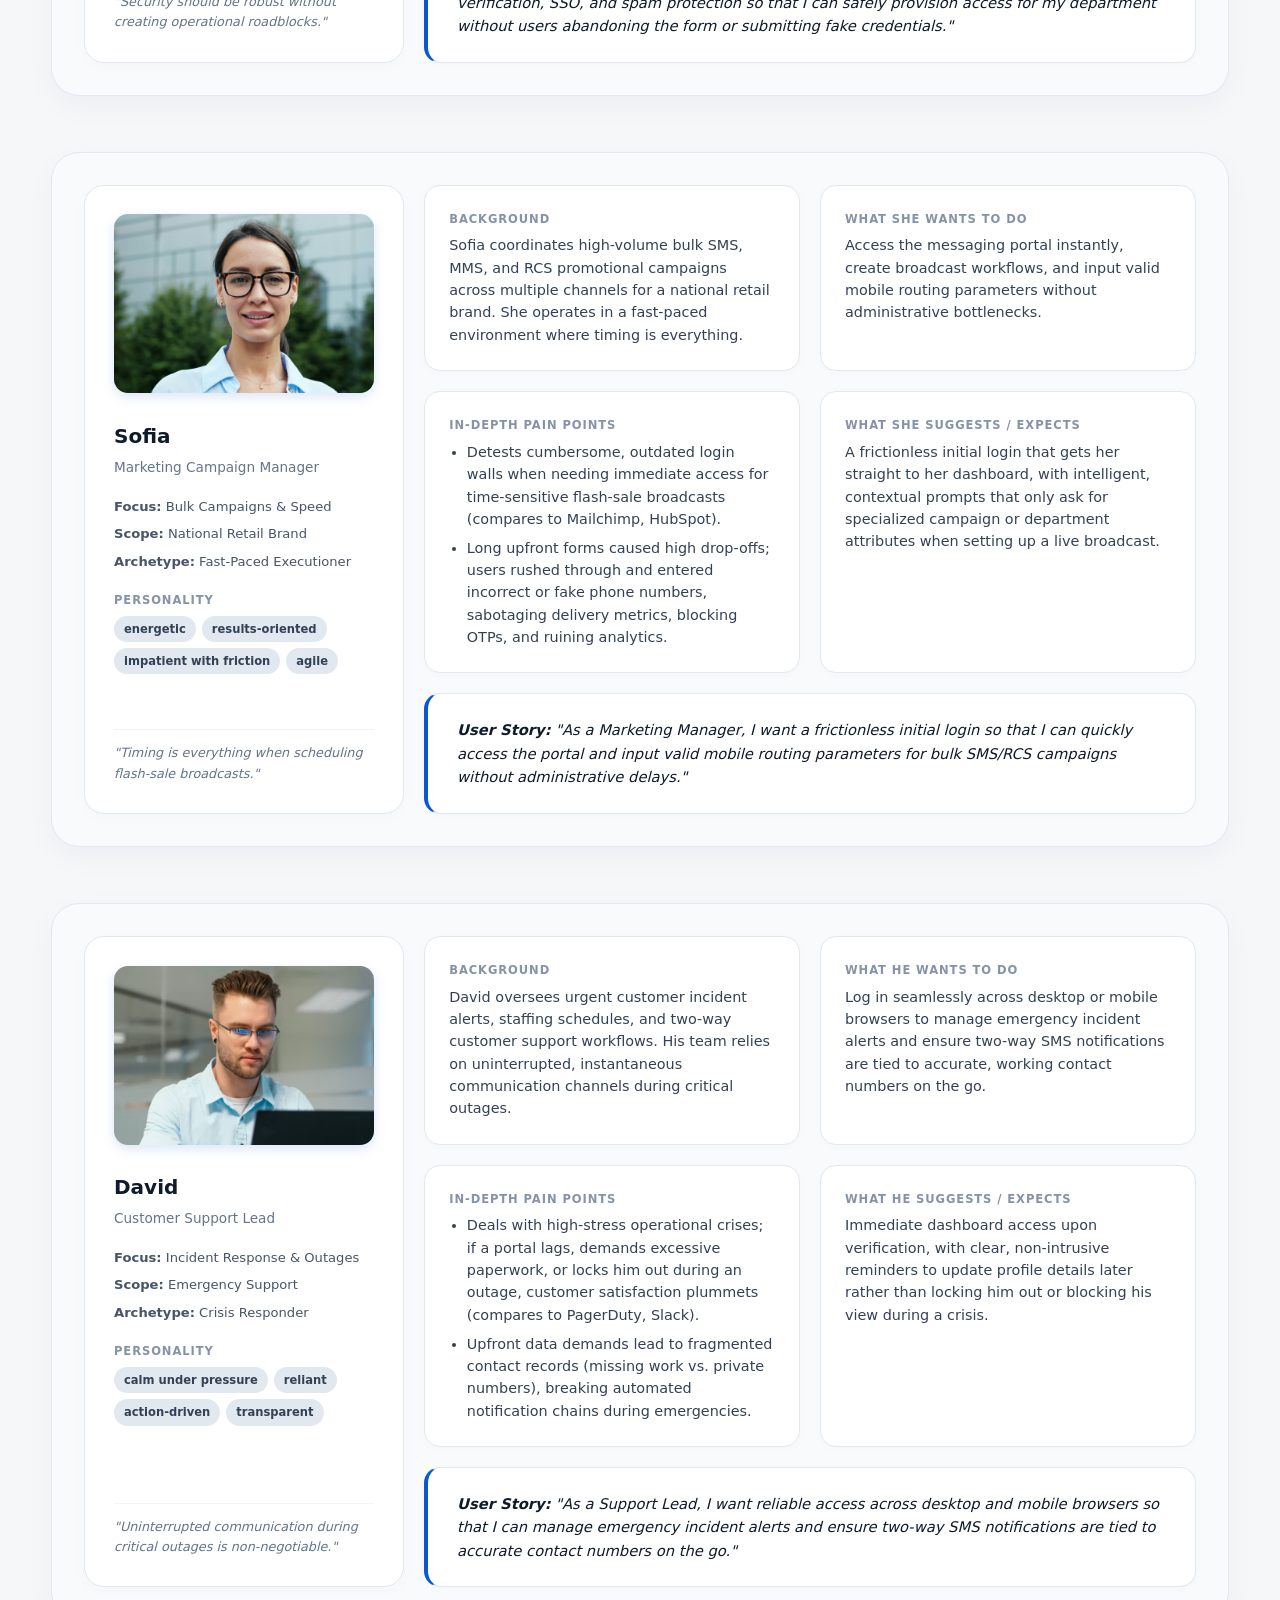
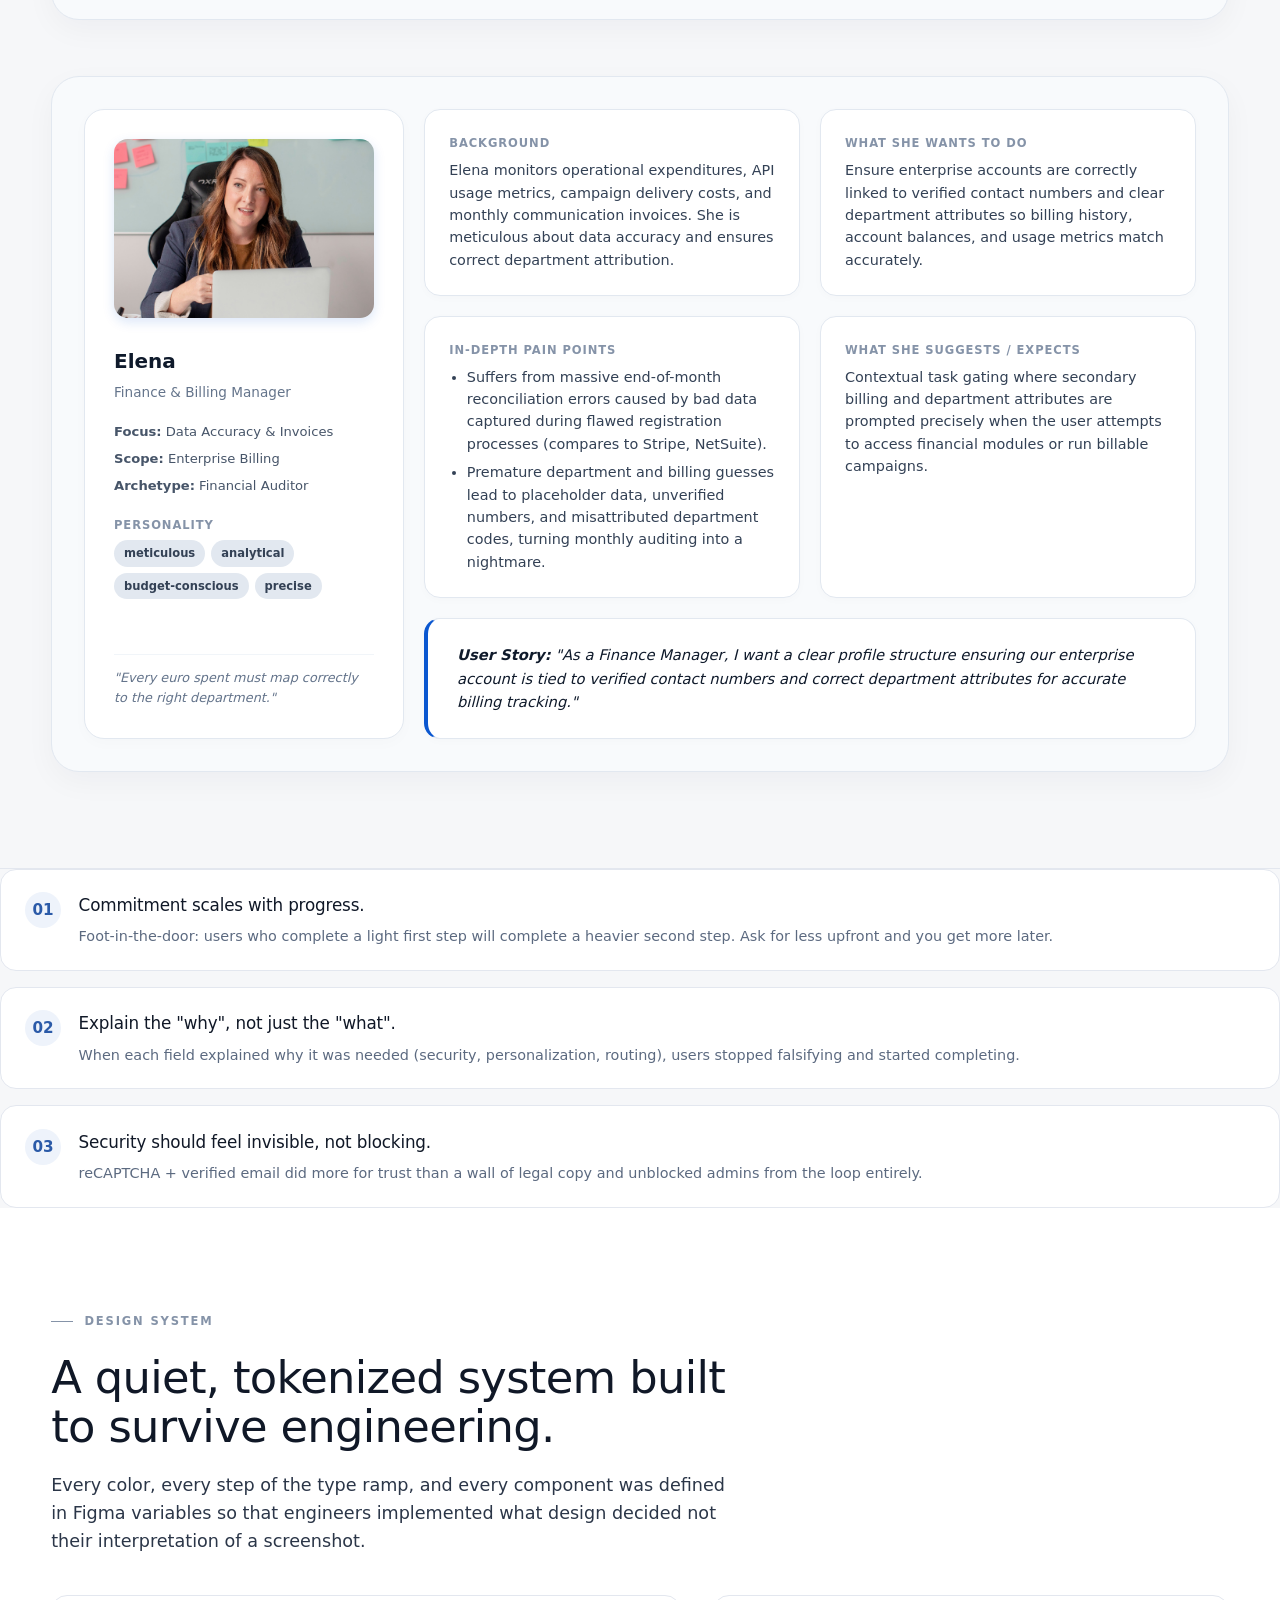
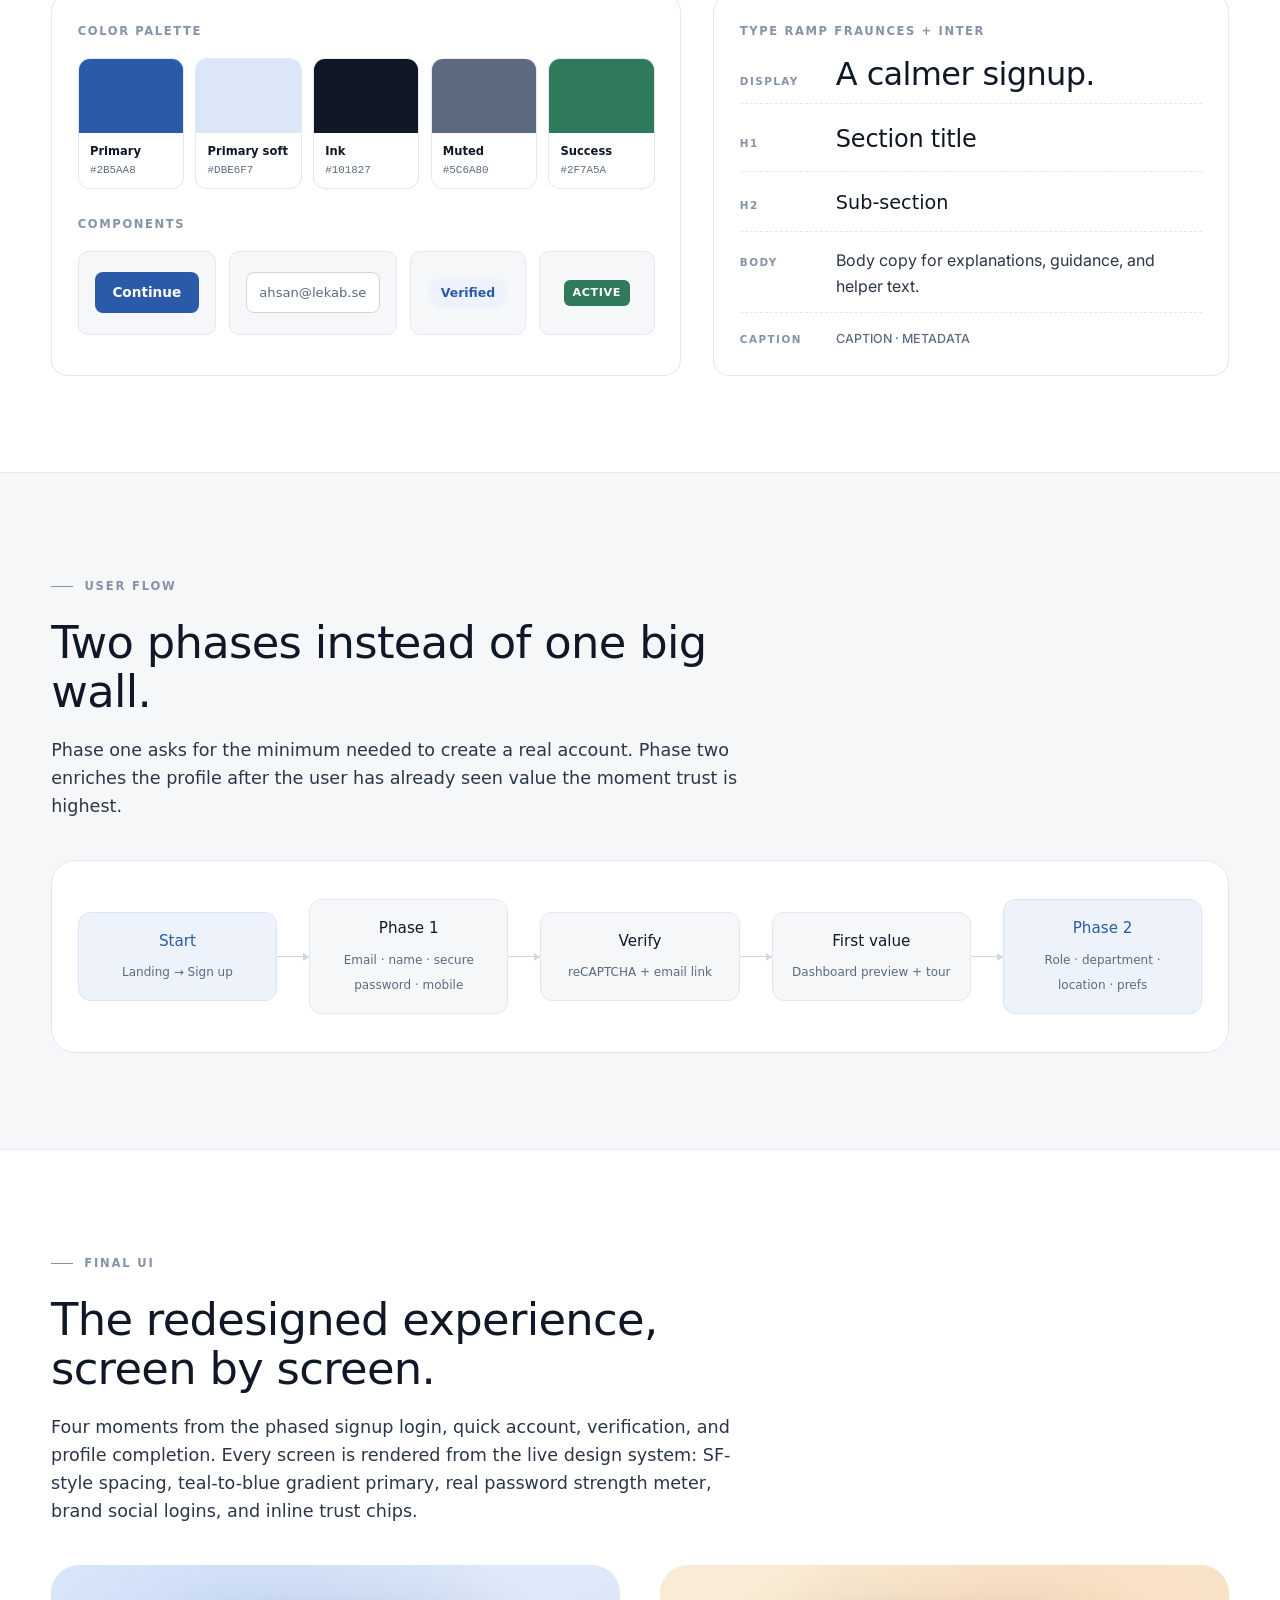
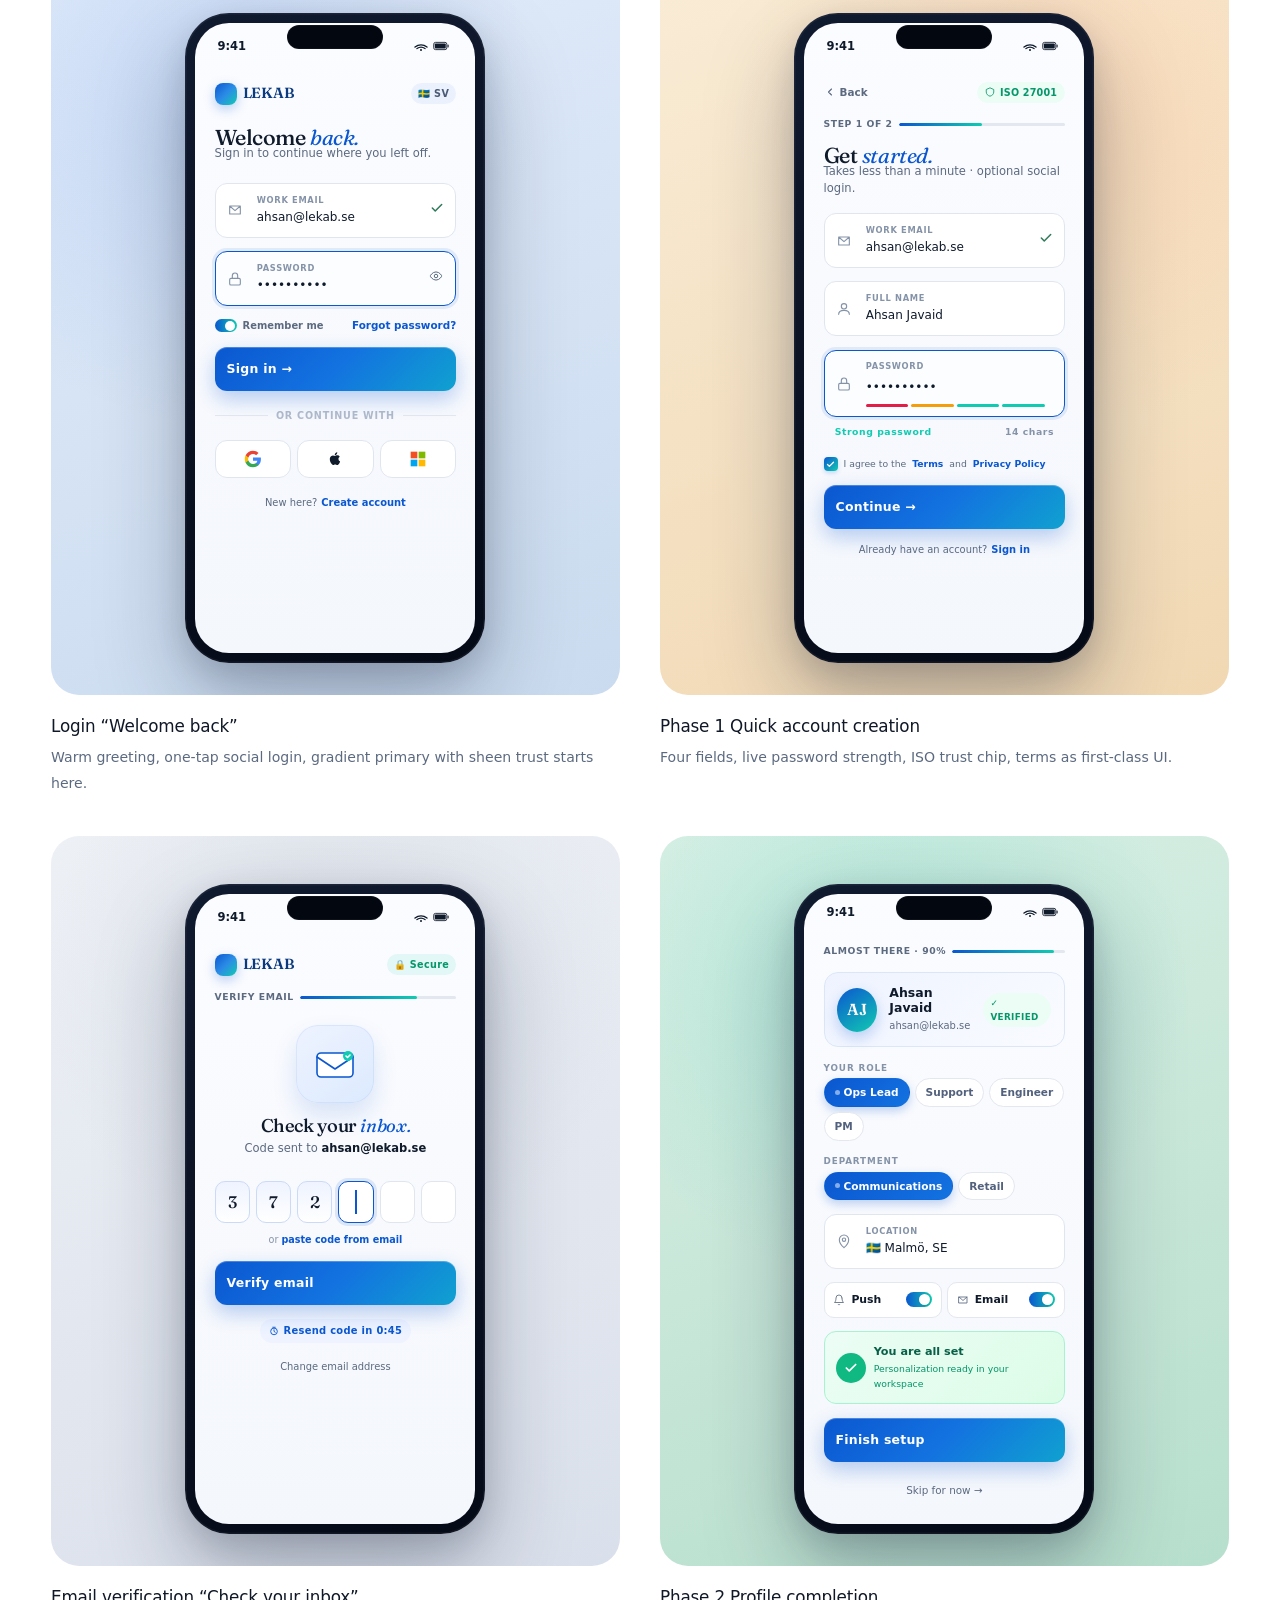
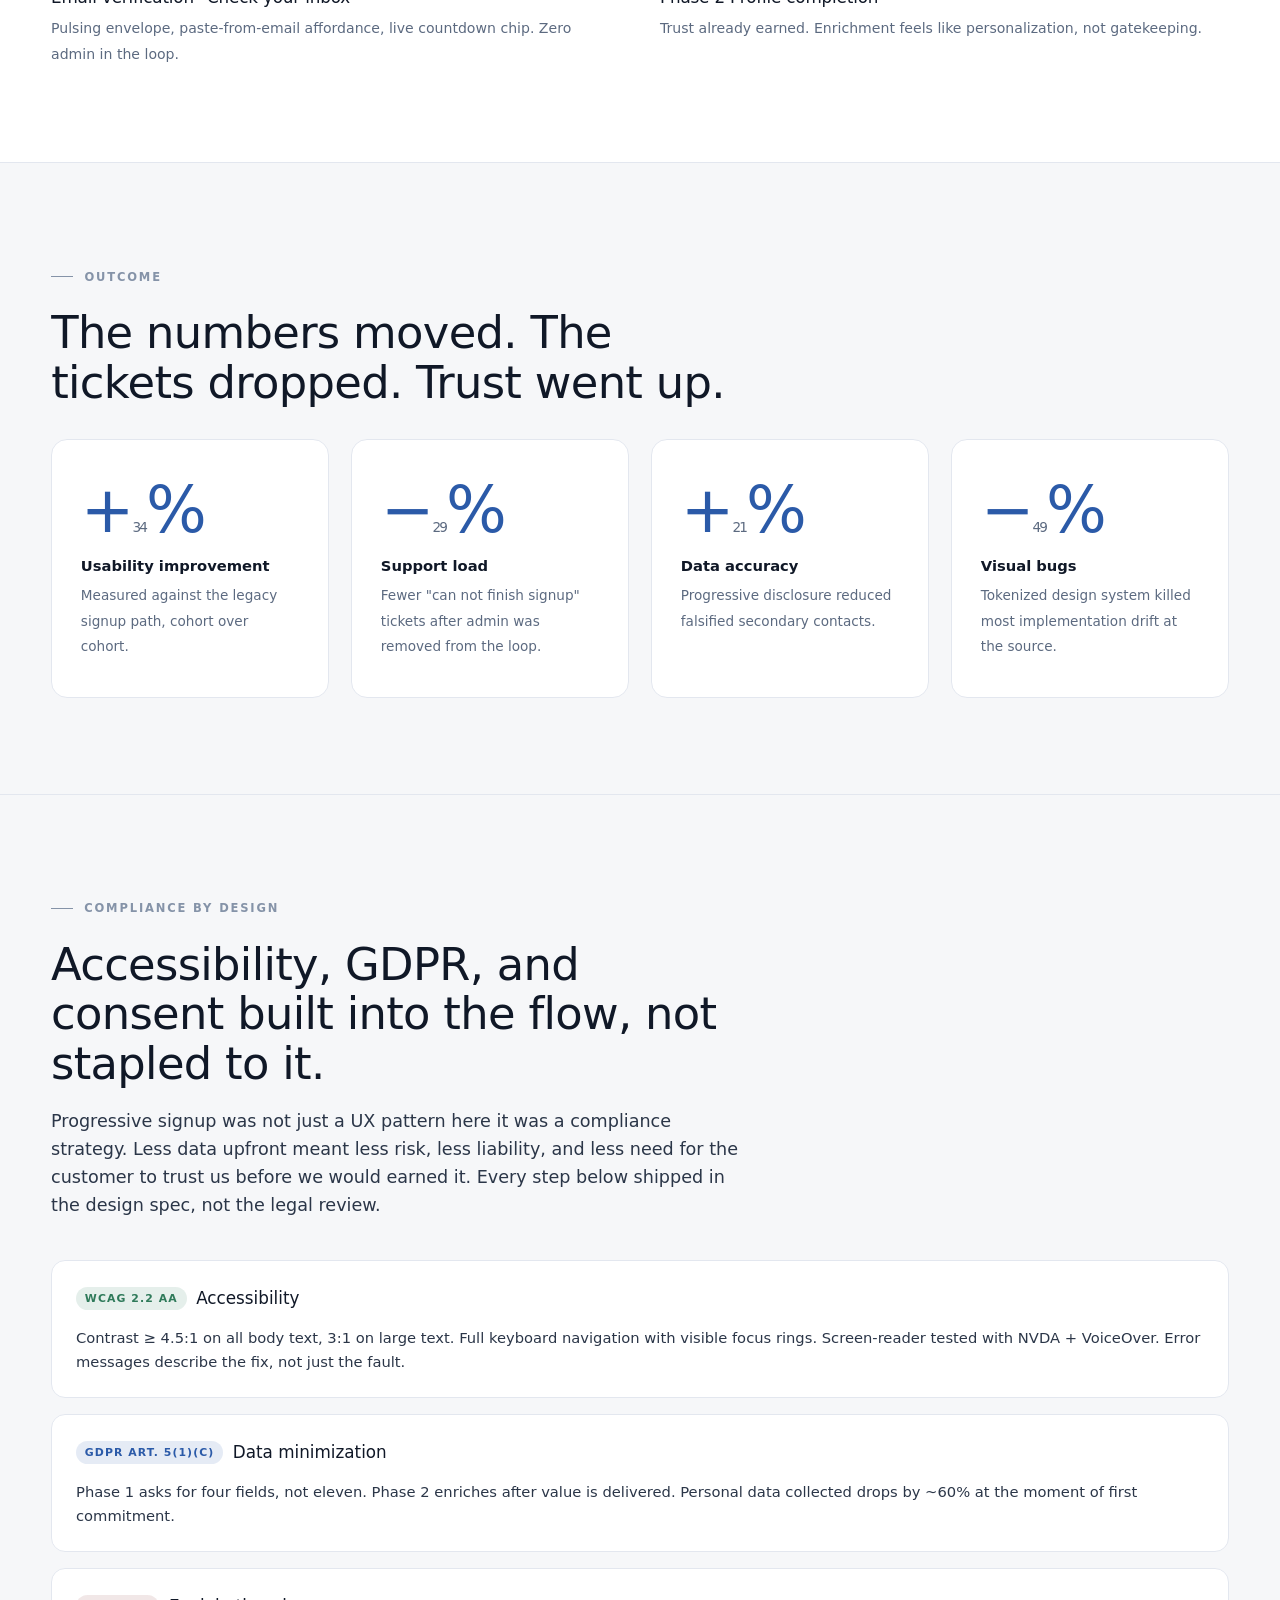
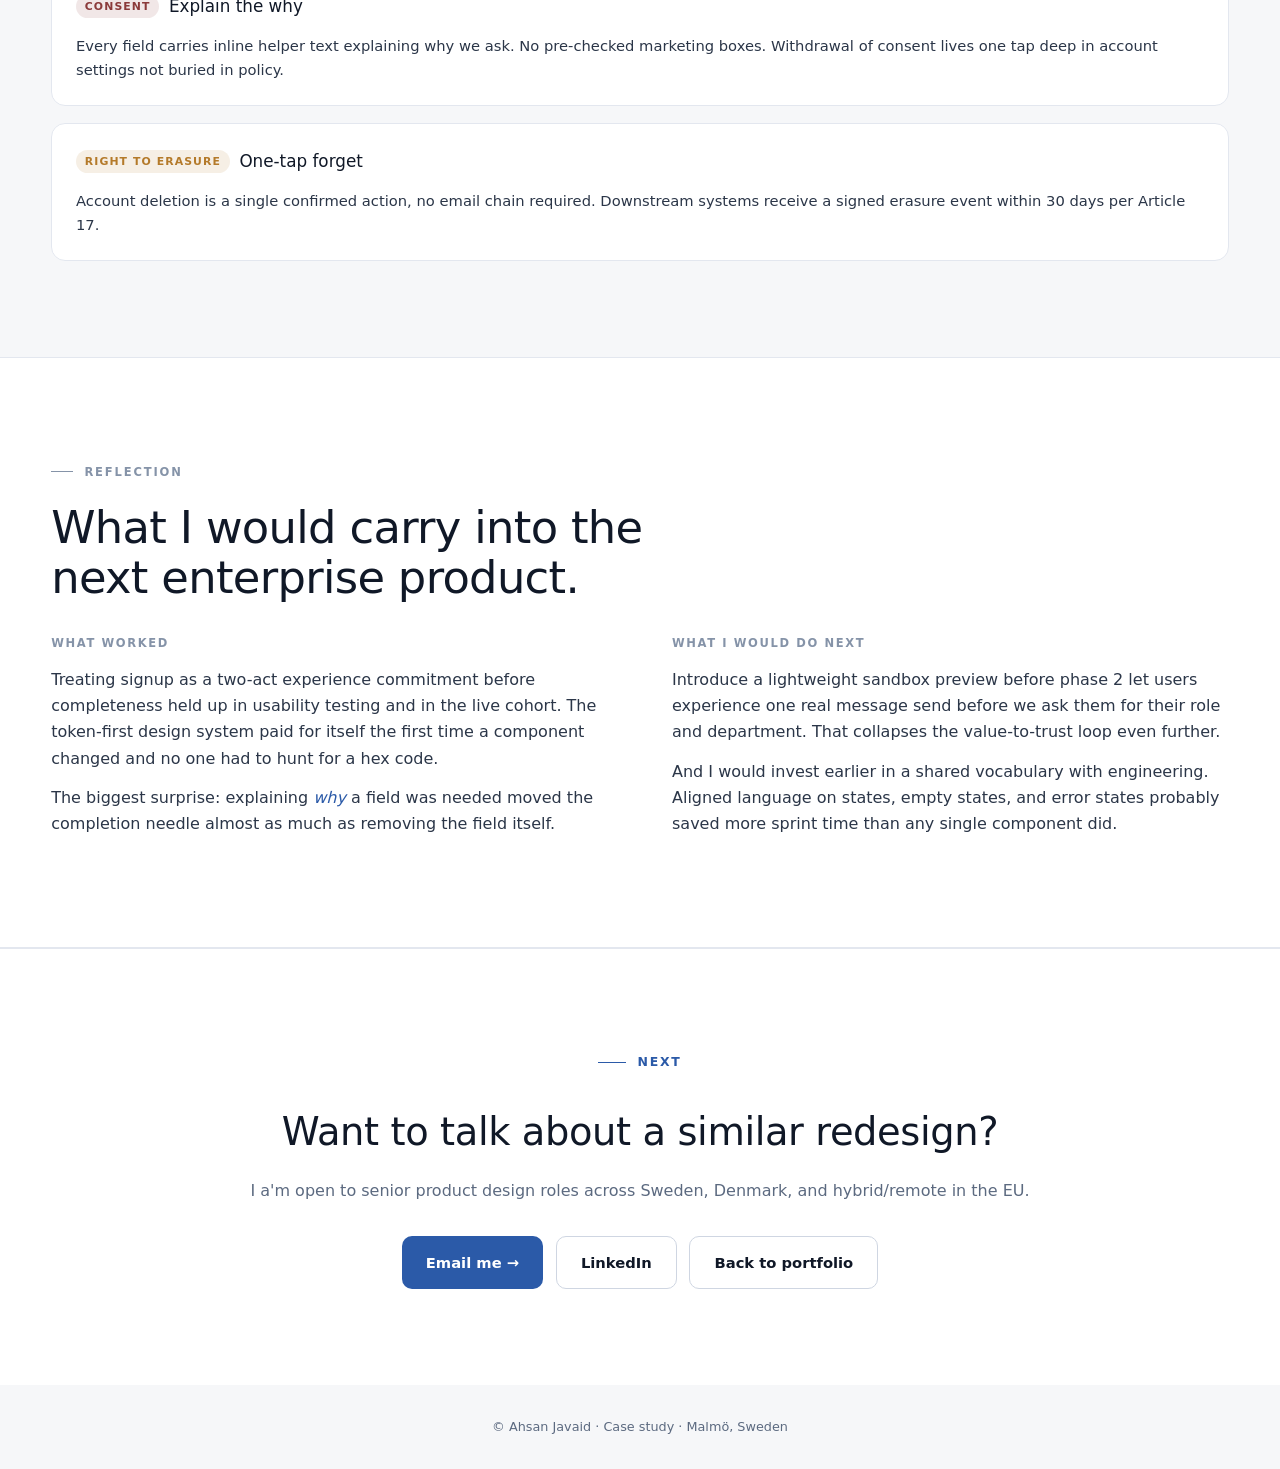
==== commit 6be5a814: "Update case-study-lekab.html" ====
--- a/case-study-lekab.html
+++ b/case-study-lekab.html
@@ -1217,7 +1217,7 @@
 <div class="section-label">Research &amp; personas</div>
 <h2 class="head">Listening before we redesigned anything.</h2>
 <p class="lede">
-Conducted user interviews with 15 users across different companies and departments, mapping current journeys alongside support and establishing four comprehensive enterprise personas and user stories[cite: 128].
+Conducted user interviews with 15 users across different companies and departments, mapping current journeys alongside support and establishing four comprehensive enterprise personas and user stories.
 </p>
 
 <div class="persona-bento-wrapper">
@@ -1230,8 +1230,8 @@
             <h3 style="margin: 0 0 2px 0; font-size: 1.25rem; font-weight: 600; color: #0f1a2b;">Marcus</h3>
             <span style="font-size: 0.85rem; color: #64748b; font-weight: 500;">Enterprise IT Administrator</span>
             <div style="margin-top: 1rem; display: flex; flex-direction: column; gap: 0.4rem; font-size: 0.82rem; color: #475569;">
-                <div><strong>Focus:</strong> Security &amp; Compliance[cite: 128]</div>
-                <div><strong>Scope:</strong> Mid-sized Enterprise[cite: 128]</div>
+                <div><strong>Focus:</strong> Security &amp; Compliance</div>
+                <div><strong>Scope:</strong> Mid-sized Enterprise</div>
                 <div><strong>Archetype:</strong> Gatekeeper &amp; Provisioner</div>
             </div>
             <div style="margin-top: 1.2rem;">
@@ -1252,14 +1252,14 @@
     <div class="bento-box">
         <div>
             <div class="bento-title">Background</div>
-            <p>Marcus manages security compliance, user provisioning, and authentication protocols for a mid-sized enterprise. He lives by strict security audits and is responsible for ensuring that only authorized personnel gain access to company communication channels[cite: 128].</p>
+            <p>Marcus manages security compliance, user provisioning, and authentication protocols for a mid-sized enterprise. He lives by strict security audits and is responsible for ensuring that only authorized personnel gain access to company communication channels.</p>
         </div>
     </div>
 
     <div class="bento-box">
         <div>
             <div class="bento-title">What He Wants to Do</div>
-            <p>Securely provision department access using trusted enterprise credentials (such as Google, Microsoft, or Apple SSO) and maintain strict reCAPTCHA spam protection without creating administrative roadblocks for his team[cite: 128].</p>
+            <p>Securely provision department access using trusted enterprise credentials (such as Google, Microsoft, or Apple SSO) and maintain strict reCAPTCHA spam protection without creating administrative roadblocks for his team.</p>
         </div>
     </div>
 
@@ -1267,8 +1267,8 @@
         <div>
             <div class="bento-title">In-Depth Pain Points</div>
             <ul class="bento-bullets">
-                <li>Deeply frustrated by legacy enterprise software that uses rigid, bloated registration forms compared to modern developer tools (AWS, GitHub, Vercel)[cite: 128].</li>
-                <li>Excessive upfront data demands (corporate hierarchies, billing codes, unverified personal numbers) cause annoyance, field skipping, and falsified data, creating severe security blind spots[cite: 128].</li>
+                <li>Deeply frustrated by legacy enterprise software that uses rigid, bloated registration forms compared to modern developer tools (AWS, GitHub, Vercel).</li>
+                <li>Excessive upfront data demands (corporate hierarchies, billing codes, unverified personal numbers) cause annoyance, field skipping, and falsified data, creating severe security blind spots.</li>
             </ul>
         </div>
     </div>
@@ -1276,12 +1276,12 @@
     <div class="bento-box">
         <div>
             <div class="bento-title">What He Suggests / Expects</div>
-            <p>A clean, decoupled authentication flow where basic identity is confirmed instantly, allowing administrators and team members to enter the platform safely and complete secondary compliance data later through progressive prompts[cite: 128].</p>
+            <p>A clean, decoupled authentication flow where basic identity is confirmed instantly, allowing administrators and team members to enter the platform safely and complete secondary compliance data later through progressive prompts.</p>
         </div>
     </div>
 
     <div class="bento-quote-box">
-        <strong>User Story:</strong> "As an IT Administrator, I want a secure authentication gateway with email verification, SSO, and spam protection so that I can safely provision access for my department without users abandoning the form or submitting fake credentials[cite: 128]."
+        <strong>User Story:</strong> "As an IT Administrator, I want a secure authentication gateway with email verification, SSO, and spam protection so that I can safely provision access for my department without users abandoning the form or submitting fake credentials."
     </div>
 </div>
 
@@ -1293,8 +1293,8 @@
             <h3 style="margin: 0 0 2px 0; font-size: 1.25rem; font-weight: 600; color: #0f1a2b;">Sofia</h3>
             <span style="font-size: 0.85rem; color: #64748b; font-weight: 500;">Marketing Campaign Manager</span>
             <div style="margin-top: 1rem; display: flex; flex-direction: column; gap: 0.4rem; font-size: 0.82rem; color: #475569;">
-                <div><strong>Focus:</strong> Bulk Campaigns &amp; Speed[cite: 129]</div>
-                <div><strong>Scope:</strong> National Retail Brand[cite: 129]</div>
+                <div><strong>Focus:</strong> Bulk Campaigns &amp; Speed</div>
+                <div><strong>Scope:</strong> National Retail Brand</div>
                 <div><strong>Archetype:</strong> Fast-Paced Executioner</div>
             </div>
             <div style="margin-top: 1.2rem;">
@@ -1315,14 +1315,14 @@
     <div class="bento-box">
         <div>
             <div class="bento-title">Background</div>
-            <p>Sofia coordinates high-volume bulk SMS, MMS, and RCS promotional campaigns across multiple channels for a national retail brand. She operates in a fast-paced environment where timing is everything[cite: 128, 129].</p>
+            <p>Sofia coordinates high-volume bulk SMS, MMS, and RCS promotional campaigns across multiple channels for a national retail brand. She operates in a fast-paced environment where timing is everything.</p>
         </div>
     </div>
 
     <div class="bento-box">
         <div>
             <div class="bento-title">What She Wants to Do</div>
-            <p>Access the messaging portal instantly, create broadcast workflows, and input valid mobile routing parameters without administrative bottlenecks[cite: 129].</p>
+            <p>Access the messaging portal instantly, create broadcast workflows, and input valid mobile routing parameters without administrative bottlenecks.</p>
         </div>
     </div>
 
@@ -1330,8 +1330,8 @@
         <div>
             <div class="bento-title">In-Depth Pain Points</div>
             <ul class="bento-bullets">
-                <li>Detests cumbersome, outdated login walls when needing immediate access for time-sensitive flash-sale broadcasts (compares to Mailchimp, HubSpot)[cite: 129].</li>
-                <li>Long upfront forms caused high drop-offs; users rushed through and entered incorrect or fake phone numbers, sabotaging delivery metrics, blocking OTPs, and ruining analytics[cite: 129].</li>
+                <li>Detests cumbersome, outdated login walls when needing immediate access for time-sensitive flash-sale broadcasts (compares to Mailchimp, HubSpot).</li>
+                <li>Long upfront forms caused high drop-offs; users rushed through and entered incorrect or fake phone numbers, sabotaging delivery metrics, blocking OTPs, and ruining analytics.</li>
             </ul>
         </div>
     </div>
@@ -1339,12 +1339,12 @@
     <div class="bento-box">
         <div>
             <div class="bento-title">What She Suggests / Expects</div>
-            <p>A frictionless initial login that gets her straight to her dashboard, with intelligent, contextual prompts that only ask for specialized campaign or department attributes when setting up a live broadcast[cite: 129].</p>
+            <p>A frictionless initial login that gets her straight to her dashboard, with intelligent, contextual prompts that only ask for specialized campaign or department attributes when setting up a live broadcast.</p>
         </div>
     </div>
 
     <div class="bento-quote-box">
-        <strong>User Story:</strong> "As a Marketing Manager, I want a frictionless initial login so that I can quickly access the portal and input valid mobile routing parameters for bulk SMS/RCS campaigns without administrative delays[cite: 129]."
+        <strong>User Story:</strong> "As a Marketing Manager, I want a frictionless initial login so that I can quickly access the portal and input valid mobile routing parameters for bulk SMS/RCS campaigns without administrative delays."
     </div>
 </div>
 
@@ -1356,8 +1356,8 @@
             <h3 style="margin: 0 0 2px 0; font-size: 1.25rem; font-weight: 600; color: #0f1a2b;">David</h3>
             <span style="font-size: 0.85rem; color: #64748b; font-weight: 500;">Customer Support Lead</span>
             <div style="margin-top: 1rem; display: flex; flex-direction: column; gap: 0.4rem; font-size: 0.82rem; color: #475569;">
-                <div><strong>Focus:</strong> Incident Response &amp; Outages[cite: 129]</div>
-                <div><strong>Scope:</strong> Emergency Support[cite: 129]</div>
+                <div><strong>Focus:</strong> Incident Response &amp; Outages</div>
+                <div><strong>Scope:</strong> Emergency Support</div>
                 <div><strong>Archetype:</strong> Crisis Responder</div>
             </div>
             <div style="margin-top: 1.2rem;">
@@ -1378,14 +1378,14 @@
     <div class="bento-box">
         <div>
             <div class="bento-title">Background</div>
-            <p>David oversees urgent customer incident alerts, staffing schedules, and two-way customer support workflows. His team relies on uninterrupted, instantaneous communication channels during critical outages[cite: 129].</p>
+            <p>David oversees urgent customer incident alerts, staffing schedules, and two-way customer support workflows. His team relies on uninterrupted, instantaneous communication channels during critical outages.</p>
         </div>
     </div>
 
     <div class="bento-box">
         <div>
             <div class="bento-title">What He Wants to Do</div>
-            <p>Log in seamlessly across desktop or mobile browsers to manage emergency incident alerts and ensure two-way SMS notifications are tied to accurate, working contact numbers on the go[cite: 129].</p>
+            <p>Log in seamlessly across desktop or mobile browsers to manage emergency incident alerts and ensure two-way SMS notifications are tied to accurate, working contact numbers on the go.</p>
         </div>
     </div>
 
@@ -1393,8 +1393,8 @@
         <div>
             <div class="bento-title">In-Depth Pain Points</div>
             <ul class="bento-bullets">
-                <li>Deals with high-stress operational crises; if a portal lags, demands excessive paperwork, or locks him out during an outage, customer satisfaction plummets (compares to PagerDuty, Slack)[cite: 129].</li>
-                <li>Upfront data demands lead to fragmented contact records (missing work vs. private numbers), breaking automated notification chains during emergencies[cite: 129].</li>
+                <li>Deals with high-stress operational crises; if a portal lags, demands excessive paperwork, or locks him out during an outage, customer satisfaction plummets (compares to PagerDuty, Slack).</li>
+                <li>Upfront data demands lead to fragmented contact records (missing work vs. private numbers), breaking automated notification chains during emergencies.</li>
             </ul>
         </div>
     </div>
@@ -1402,12 +1402,12 @@
     <div class="bento-box">
         <div>
             <div class="bento-title">What He Suggests / Expects</div>
-            <p>Immediate dashboard access upon verification, with clear, non-intrusive reminders to update profile details later rather than locking him out or blocking his view during a crisis[cite: 129].</p>
+            <p>Immediate dashboard access upon verification, with clear, non-intrusive reminders to update profile details later rather than locking him out or blocking his view during a crisis.</p>
         </div>
     </div>
 
     <div class="bento-quote-box">
-        <strong>User Story:</strong> "As a Support Lead, I want reliable access across desktop and mobile browsers so that I can manage emergency incident alerts and ensure two-way SMS notifications are tied to accurate contact numbers on the go[cite: 129]."
+        <strong>User Story:</strong> "As a Support Lead, I want reliable access across desktop and mobile browsers so that I can manage emergency incident alerts and ensure two-way SMS notifications are tied to accurate contact numbers on the go."
     </div>
 </div>
 
@@ -1419,8 +1419,8 @@
             <h3 style="margin: 0 0 2px 0; font-size: 1.25rem; font-weight: 600; color: #0f1a2b;">Elena</h3>
             <span style="font-size: 0.85rem; color: #64748b; font-weight: 500;">Finance &amp; Billing Manager</span>
             <div style="margin-top: 1rem; display: flex; flex-direction: column; gap: 0.4rem; font-size: 0.82rem; color: #475569;">
-                <div><strong>Focus:</strong> Data Accuracy &amp; Invoices[cite: 130]</div>
-                <div><strong>Scope:</strong> Enterprise Billing[cite: 130]</div>
+                <div><strong>Focus:</strong> Data Accuracy &amp; Invoices</div>
+                <div><strong>Scope:</strong> Enterprise Billing</div>
                 <div><strong>Archetype:</strong> Financial Auditor</div>
             </div>
             <div style="margin-top: 1.2rem;">
@@ -1441,14 +1441,14 @@
     <div class="bento-box">
         <div>
             <div class="bento-title">Background</div>
-            <p>Elena monitors operational expenditures, API usage metrics, campaign delivery costs, and monthly communication invoices. She is meticulous about data accuracy and ensures correct department attribution[cite: 129, 130].</p>
+            <p>Elena monitors operational expenditures, API usage metrics, campaign delivery costs, and monthly communication invoices. She is meticulous about data accuracy and ensures correct department attribution.</p>
         </div>
     </div>
 
     <div class="bento-box">
         <div>
             <div class="bento-title">What She Wants to Do</div>
-            <p>Ensure enterprise accounts are correctly linked to verified contact numbers and clear department attributes so billing history, account balances, and usage metrics match accurately[cite: 130].</p>
+            <p>Ensure enterprise accounts are correctly linked to verified contact numbers and clear department attributes so billing history, account balances, and usage metrics match accurately.</p>
         </div>
     </div>
 
@@ -1456,8 +1456,8 @@
         <div>
             <div class="bento-title">In-Depth Pain Points</div>
             <ul class="bento-bullets">
-                <li>Suffers from massive end-of-month reconciliation errors caused by bad data captured during flawed registration processes (compares to Stripe, NetSuite)[cite: 130].</li>
-                <li>Premature department and billing guesses lead to placeholder data, unverified numbers, and misattributed department codes, turning monthly auditing into a nightmare[cite: 130].</li>
+                <li>Suffers from massive end-of-month reconciliation errors caused by bad data captured during flawed registration processes (compares to Stripe, NetSuite).</li>
+                <li>Premature department and billing guesses lead to placeholder data, unverified numbers, and misattributed department codes, turning monthly auditing into a nightmare.</li>
             </ul>
         </div>
     </div>
@@ -1465,12 +1465,12 @@
     <div class="bento-box">
         <div>
             <div class="bento-title">What She Suggests / Expects</div>
-            <p>Contextual task gating where secondary billing and department attributes are prompted precisely when the user attempts to access financial modules or run billable campaigns[cite: 130].</p>
+            <p>Contextual task gating where secondary billing and department attributes are prompted precisely when the user attempts to access financial modules or run billable campaigns.</p>
         </div>
     </div>
 
     <div class="bento-quote-box">
-        <strong>User Story:</strong> "As a Finance Manager, I want a clear profile structure ensuring our enterprise account is tied to verified contact numbers and correct department attributes for accurate billing tracking[cite: 130]."
+        <strong>User Story:</strong> "As a Finance Manager, I want a clear profile structure ensuring our enterprise account is tied to verified contact numbers and correct department attributes for accurate billing tracking."
     </div>
 </div>
 
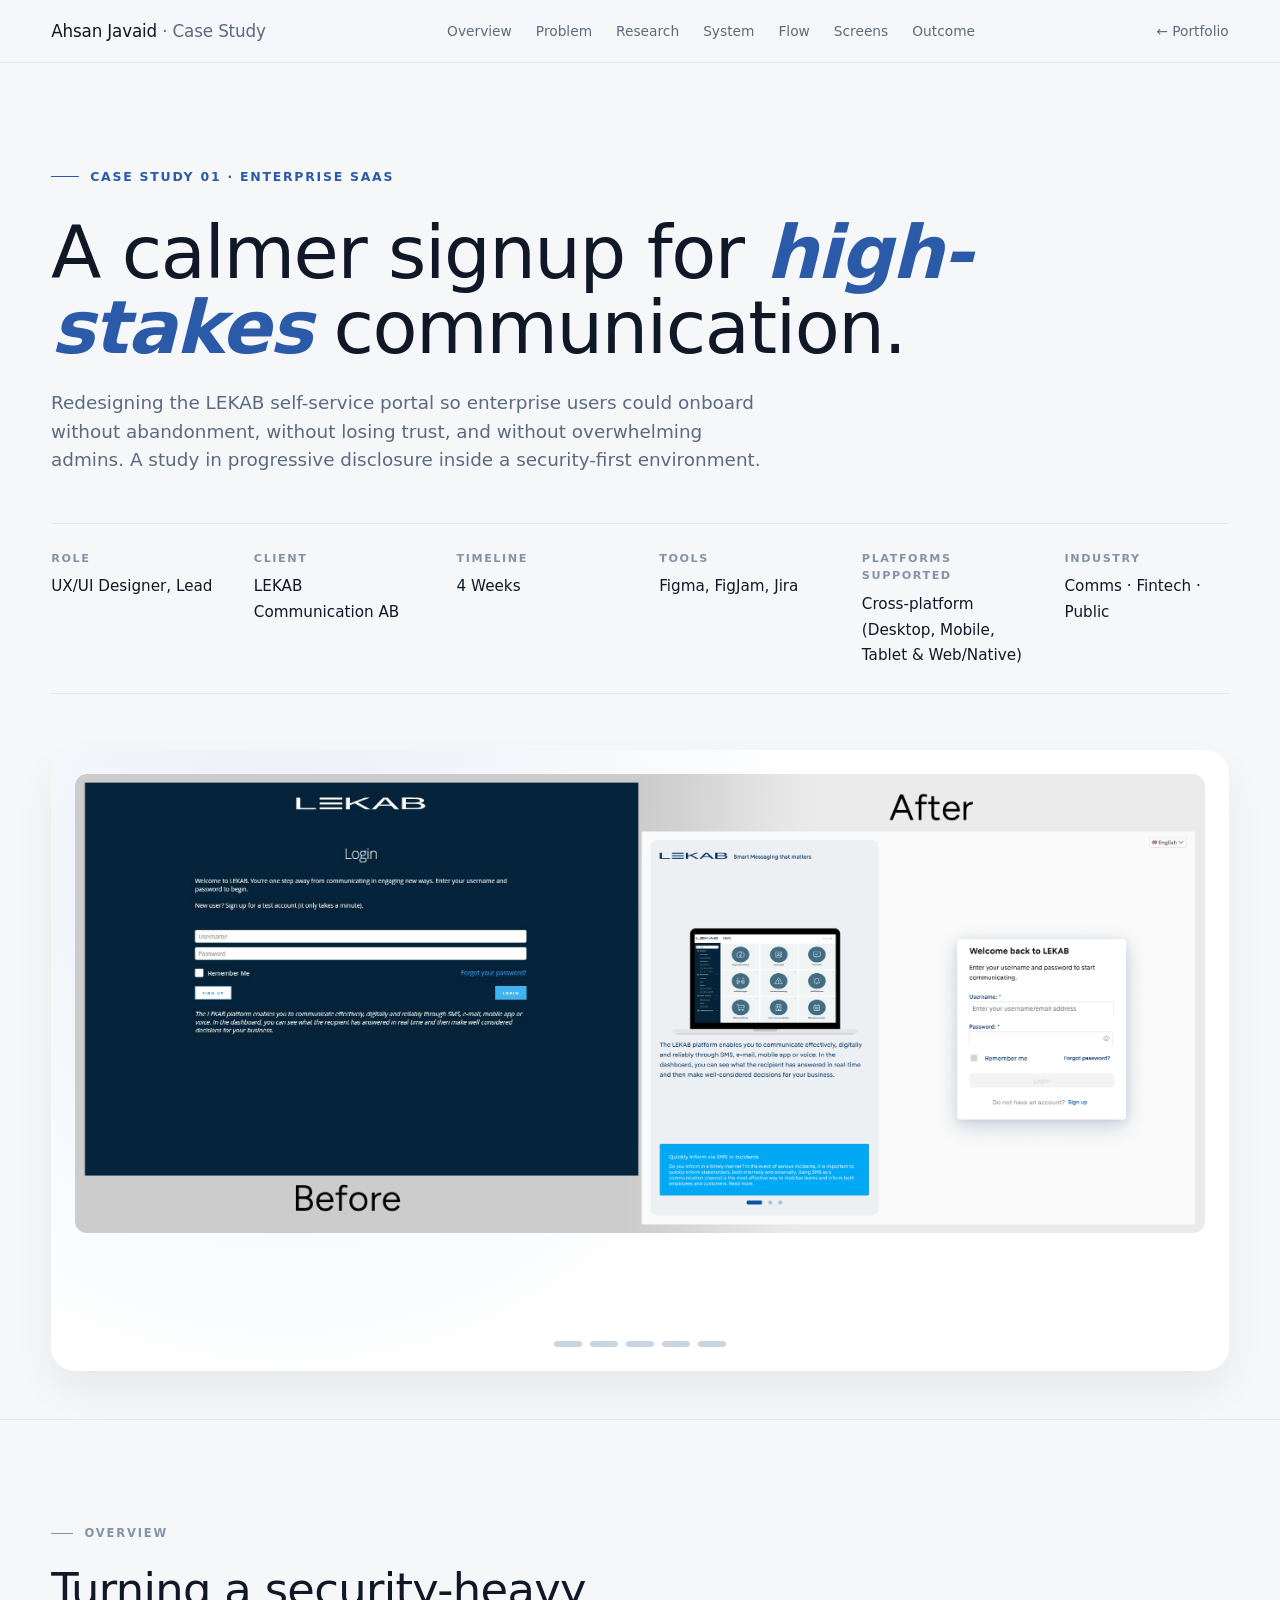
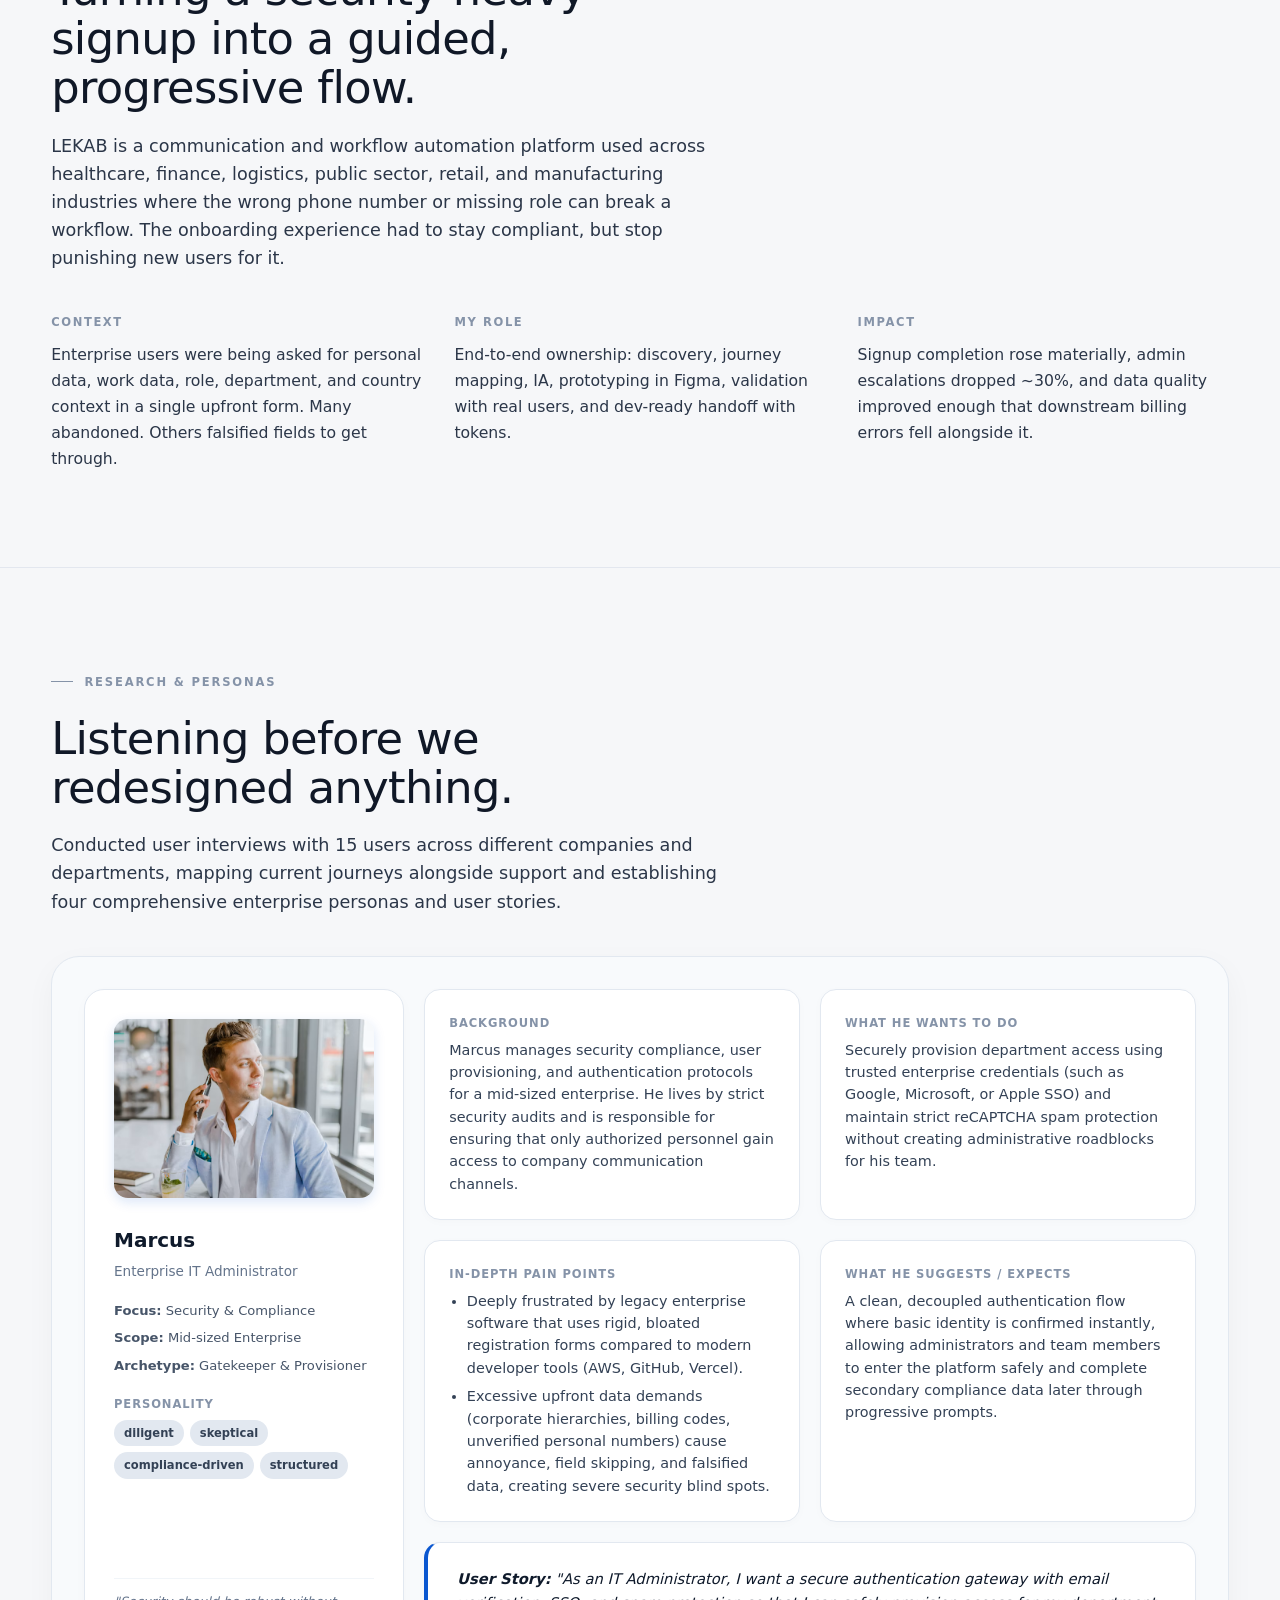
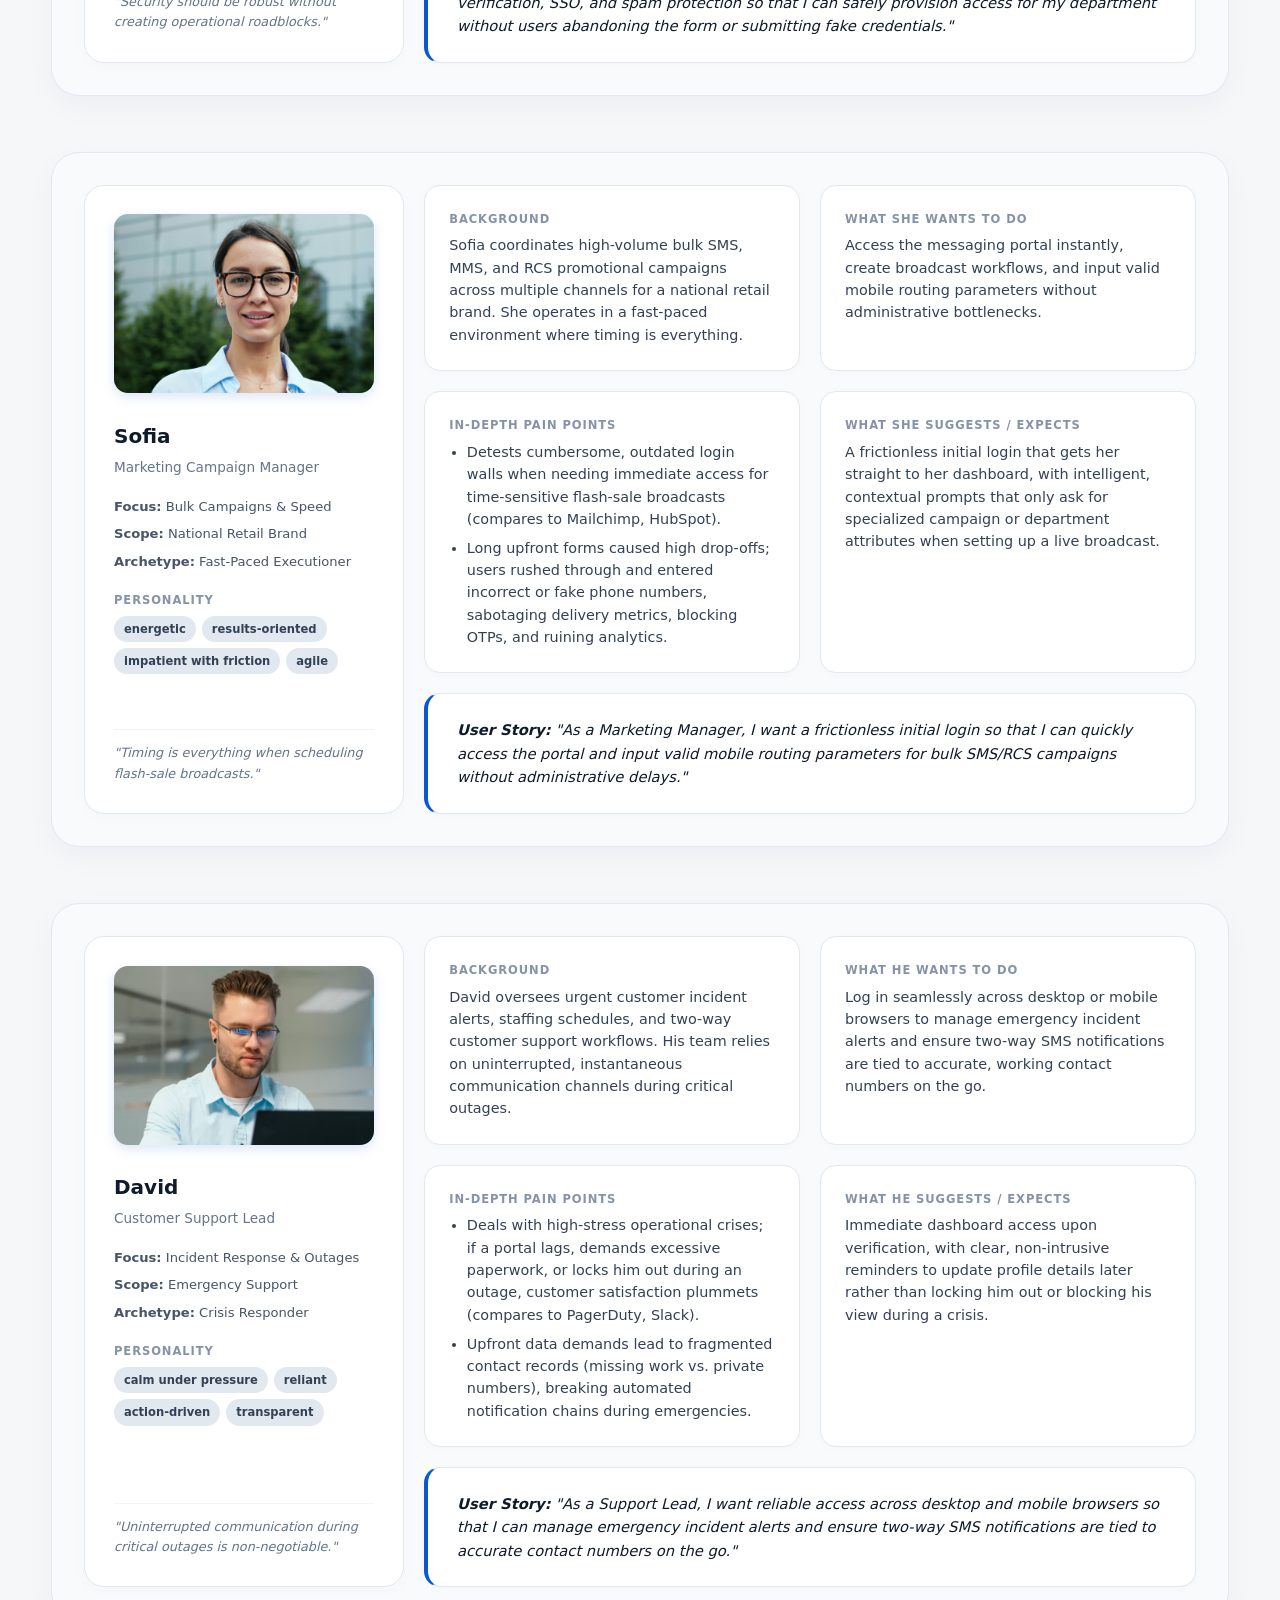
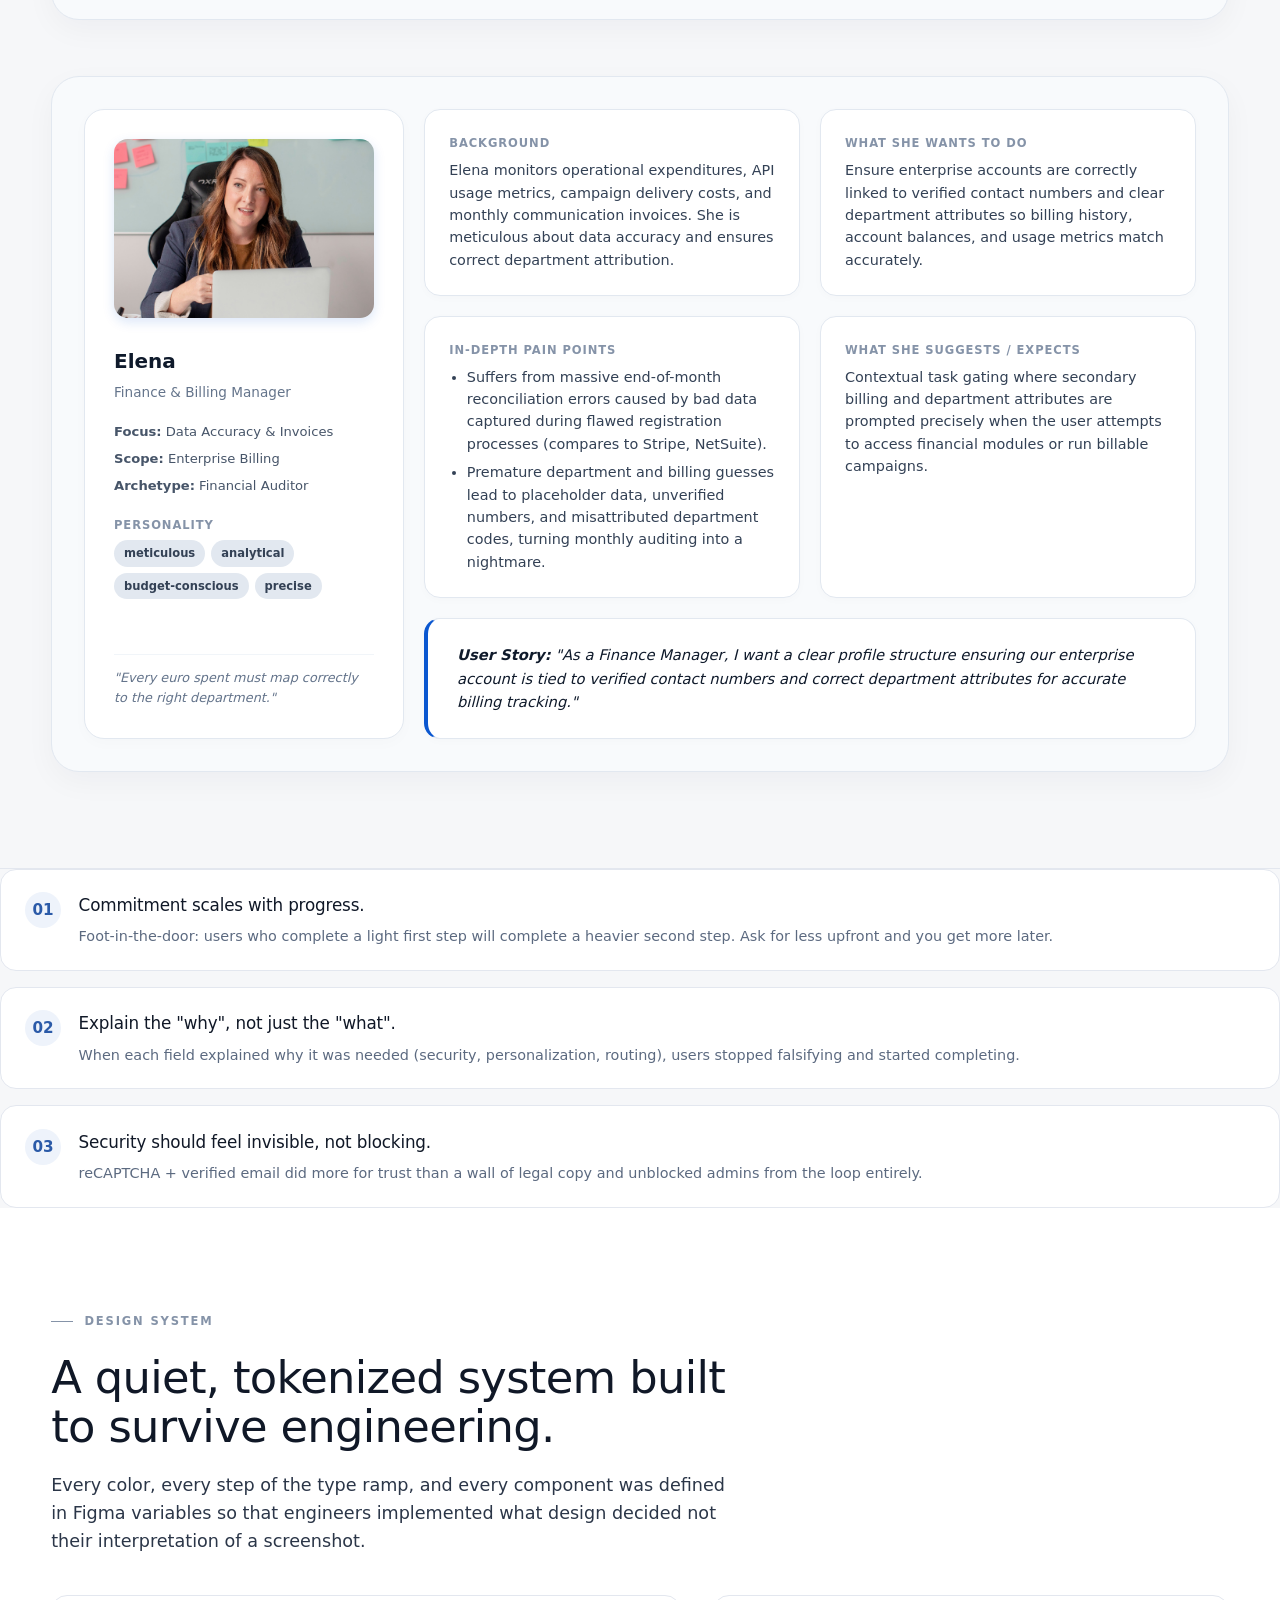
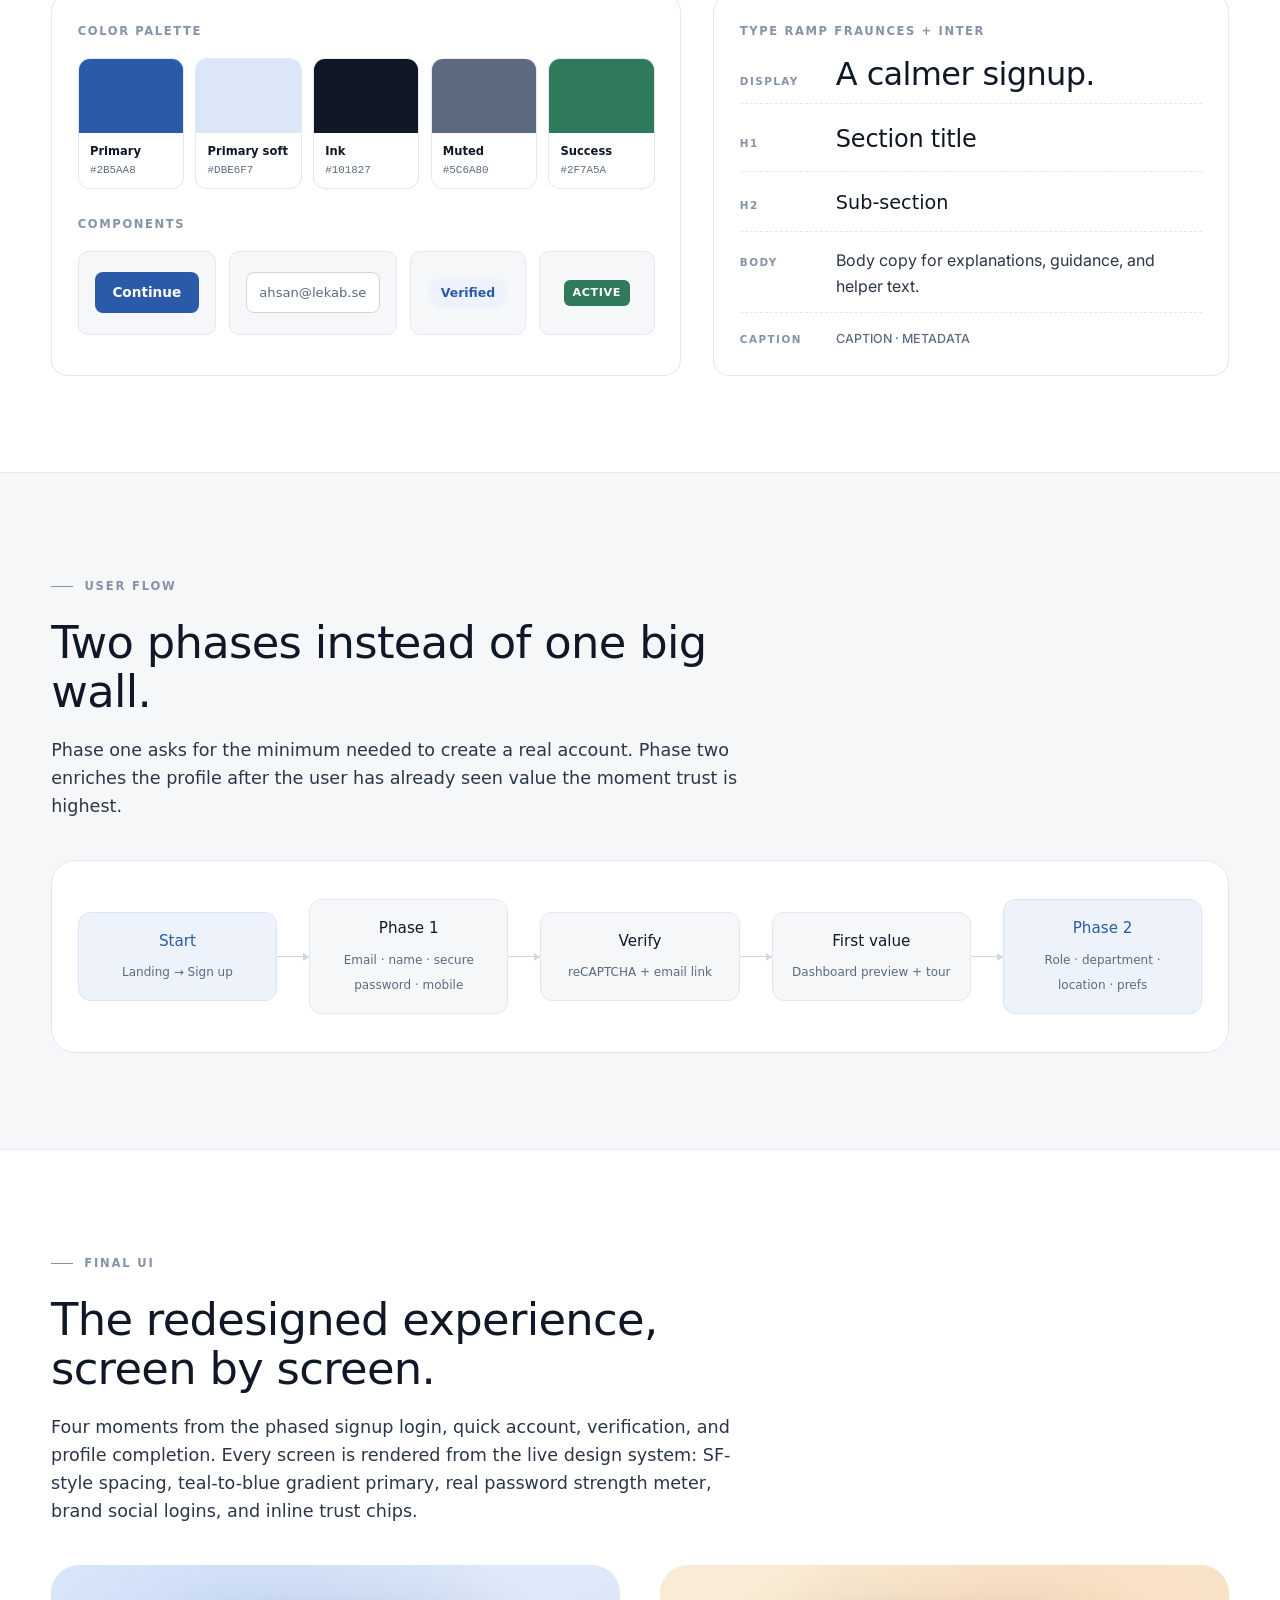
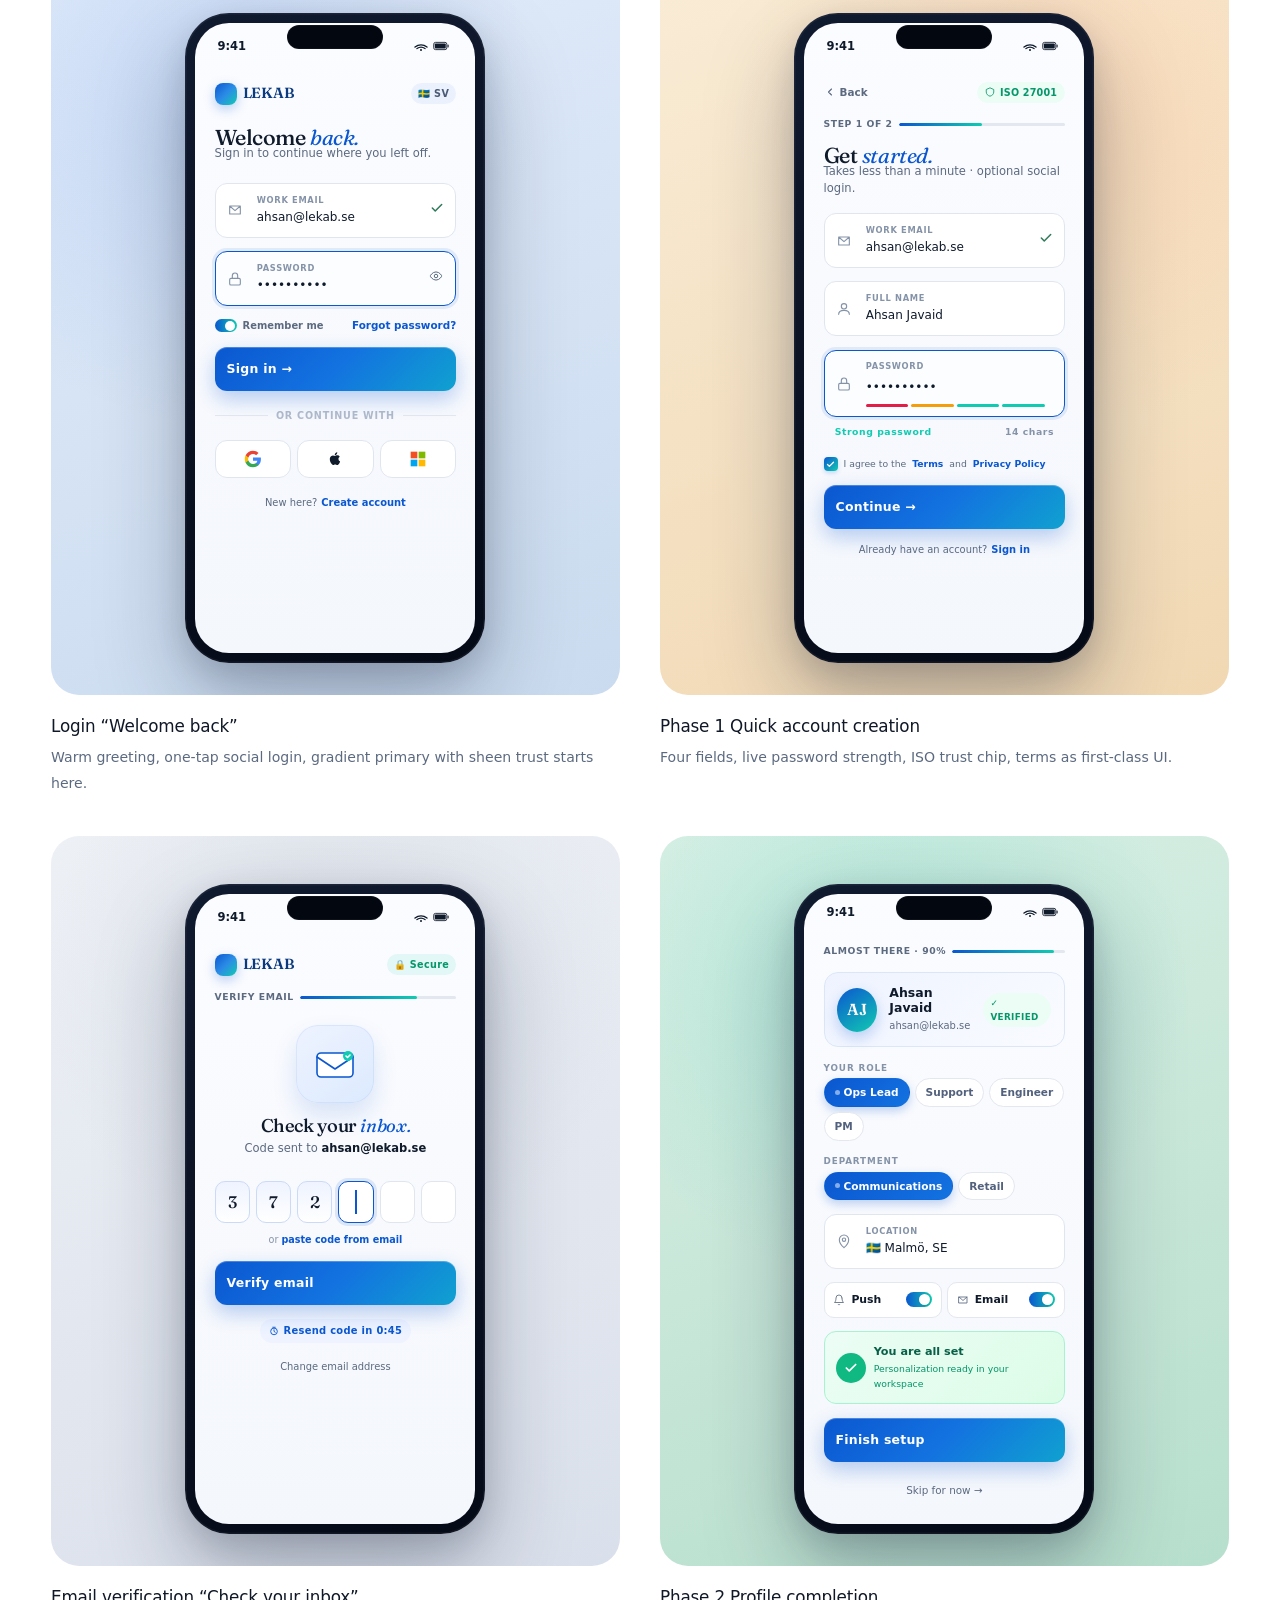
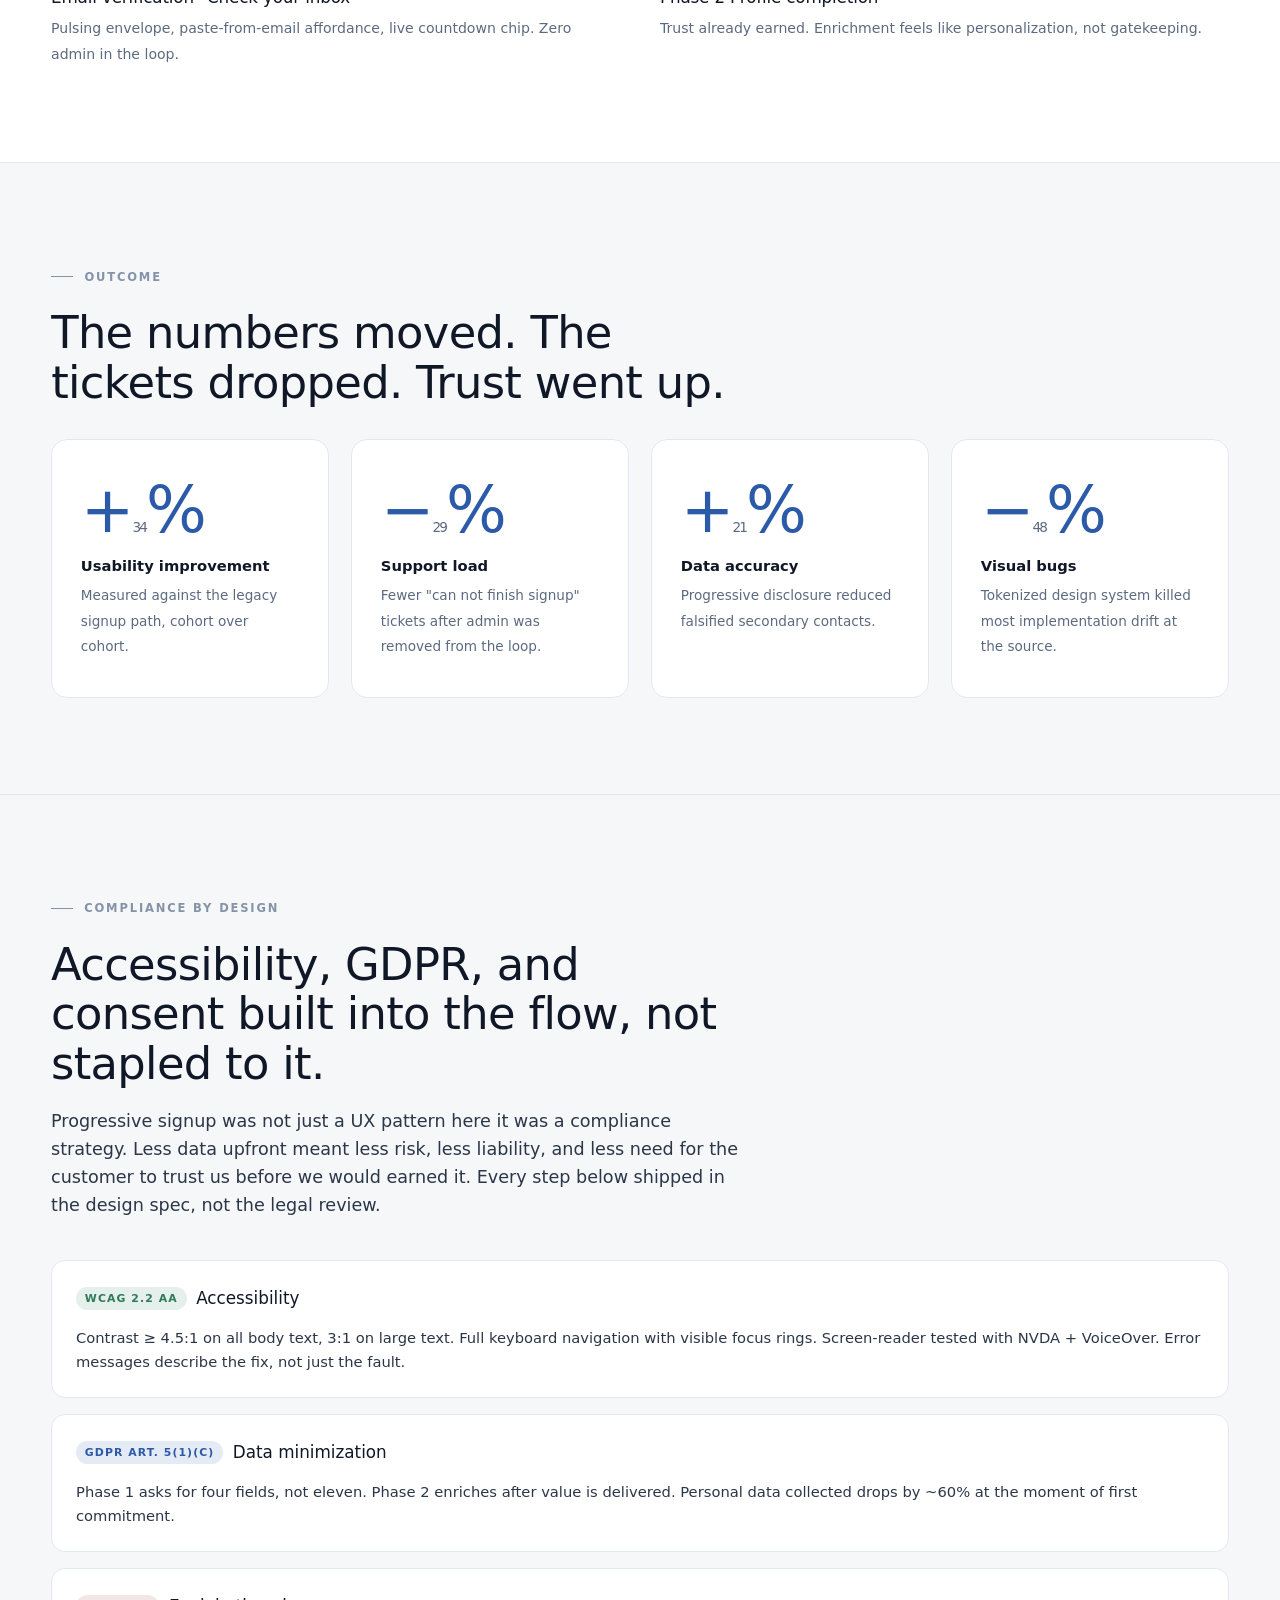
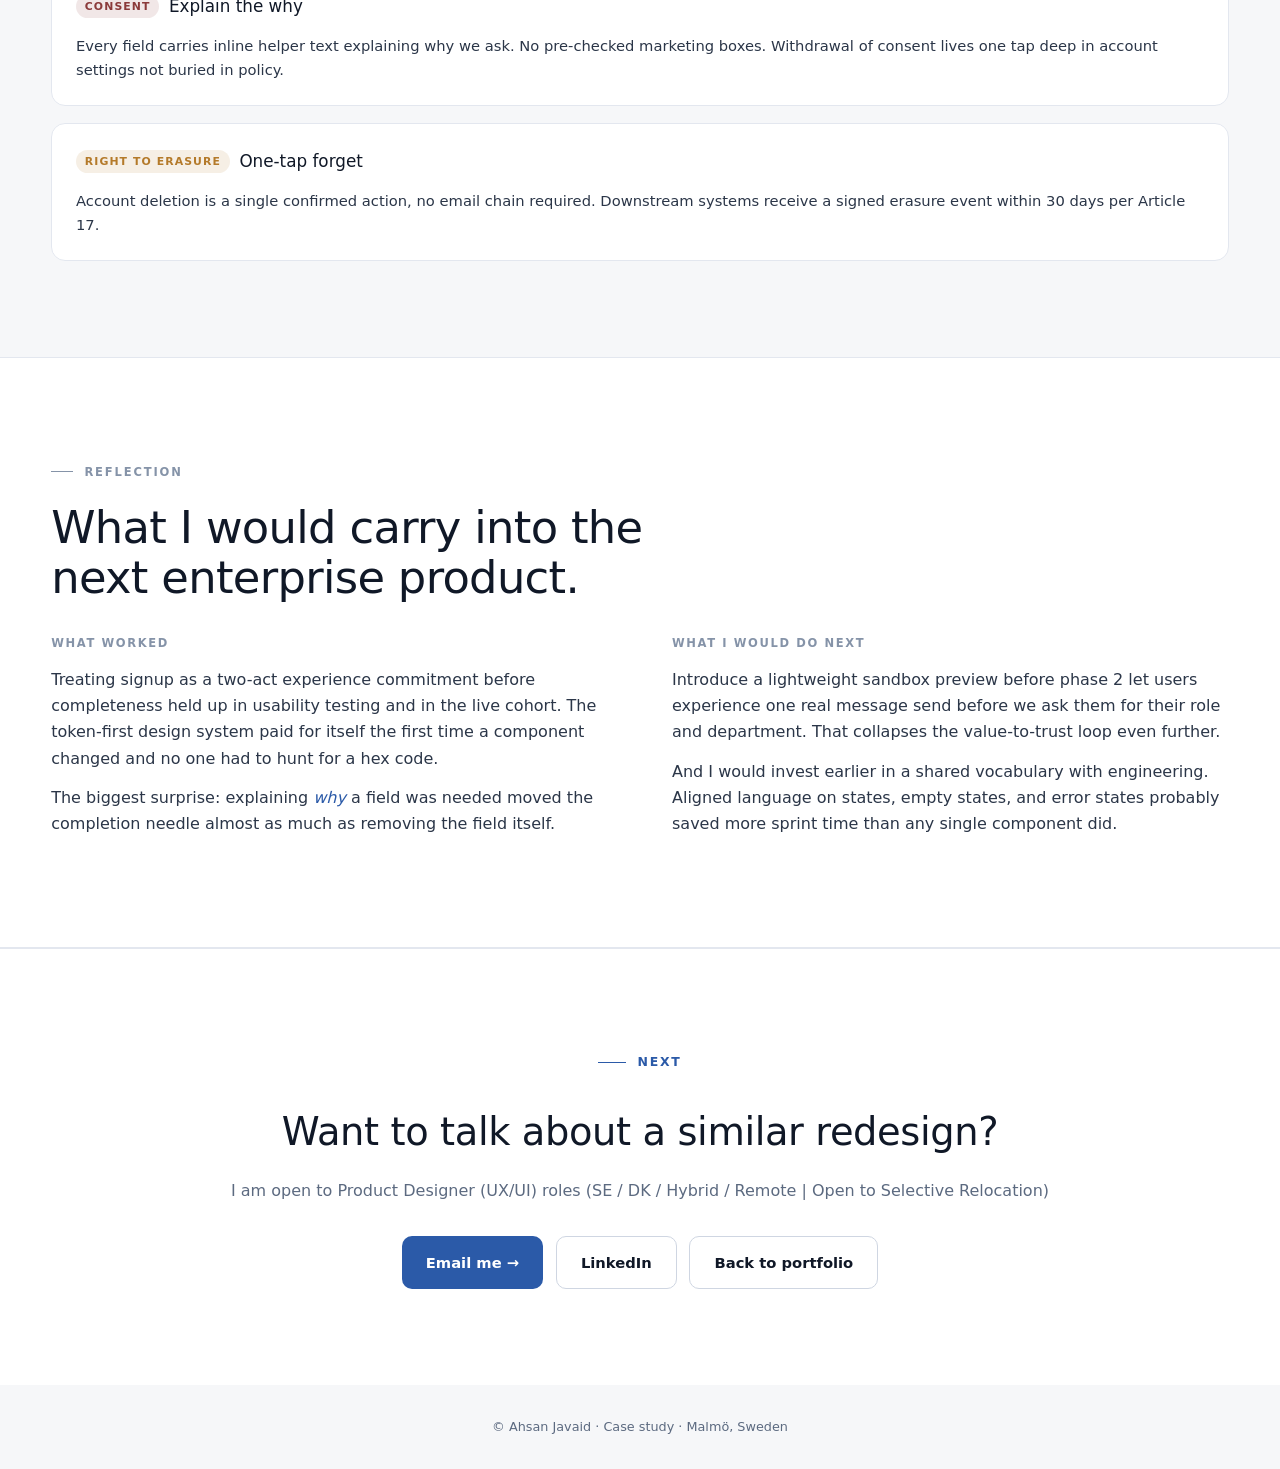
==== commit de1258c9: "Update job availability description in footer" ====
--- a/case-study-lekab.html
+++ b/case-study-lekab.html
@@ -2021,7 +2021,7 @@
     <div class="wrap-narrow">
       <div class="kicker">Next</div>
       <h2>Want to talk about a similar redesign?</h2>
-      <p>I a'm open to senior product design roles across Sweden, Denmark, and hybrid/remote in the EU.</p>
+      <p>I am open to Product Designer (UX/UI) roles (SE / DK / Hybrid / Remote | Open to Selective Relocation) </p>
       <div class="cta-row">
         <a class="cta primary" href="mailto:ahsang2003@yahoo.com">Email me →</a>
         <a class="cta ghost" href="https://www.linkedin.com/in/ahsanjavaidch" target="_blank" rel="noreferrer">LinkedIn</a>
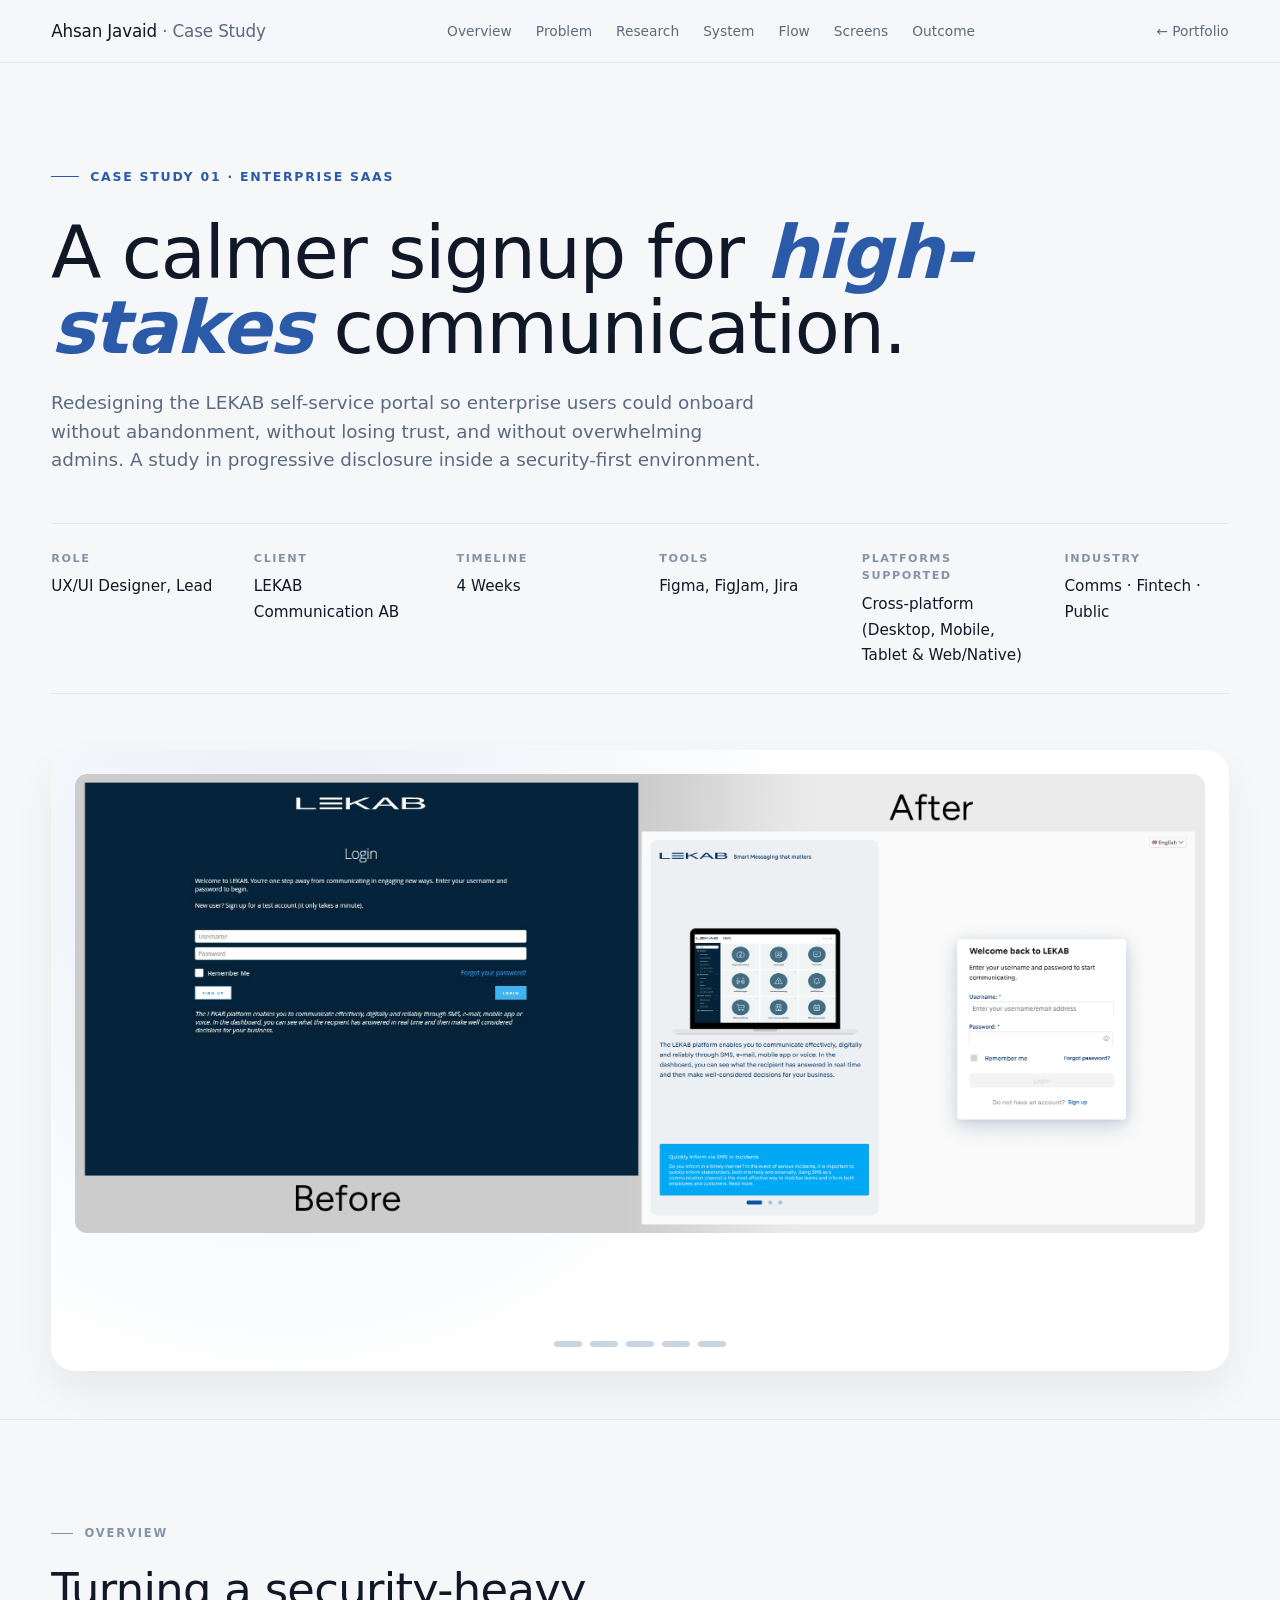
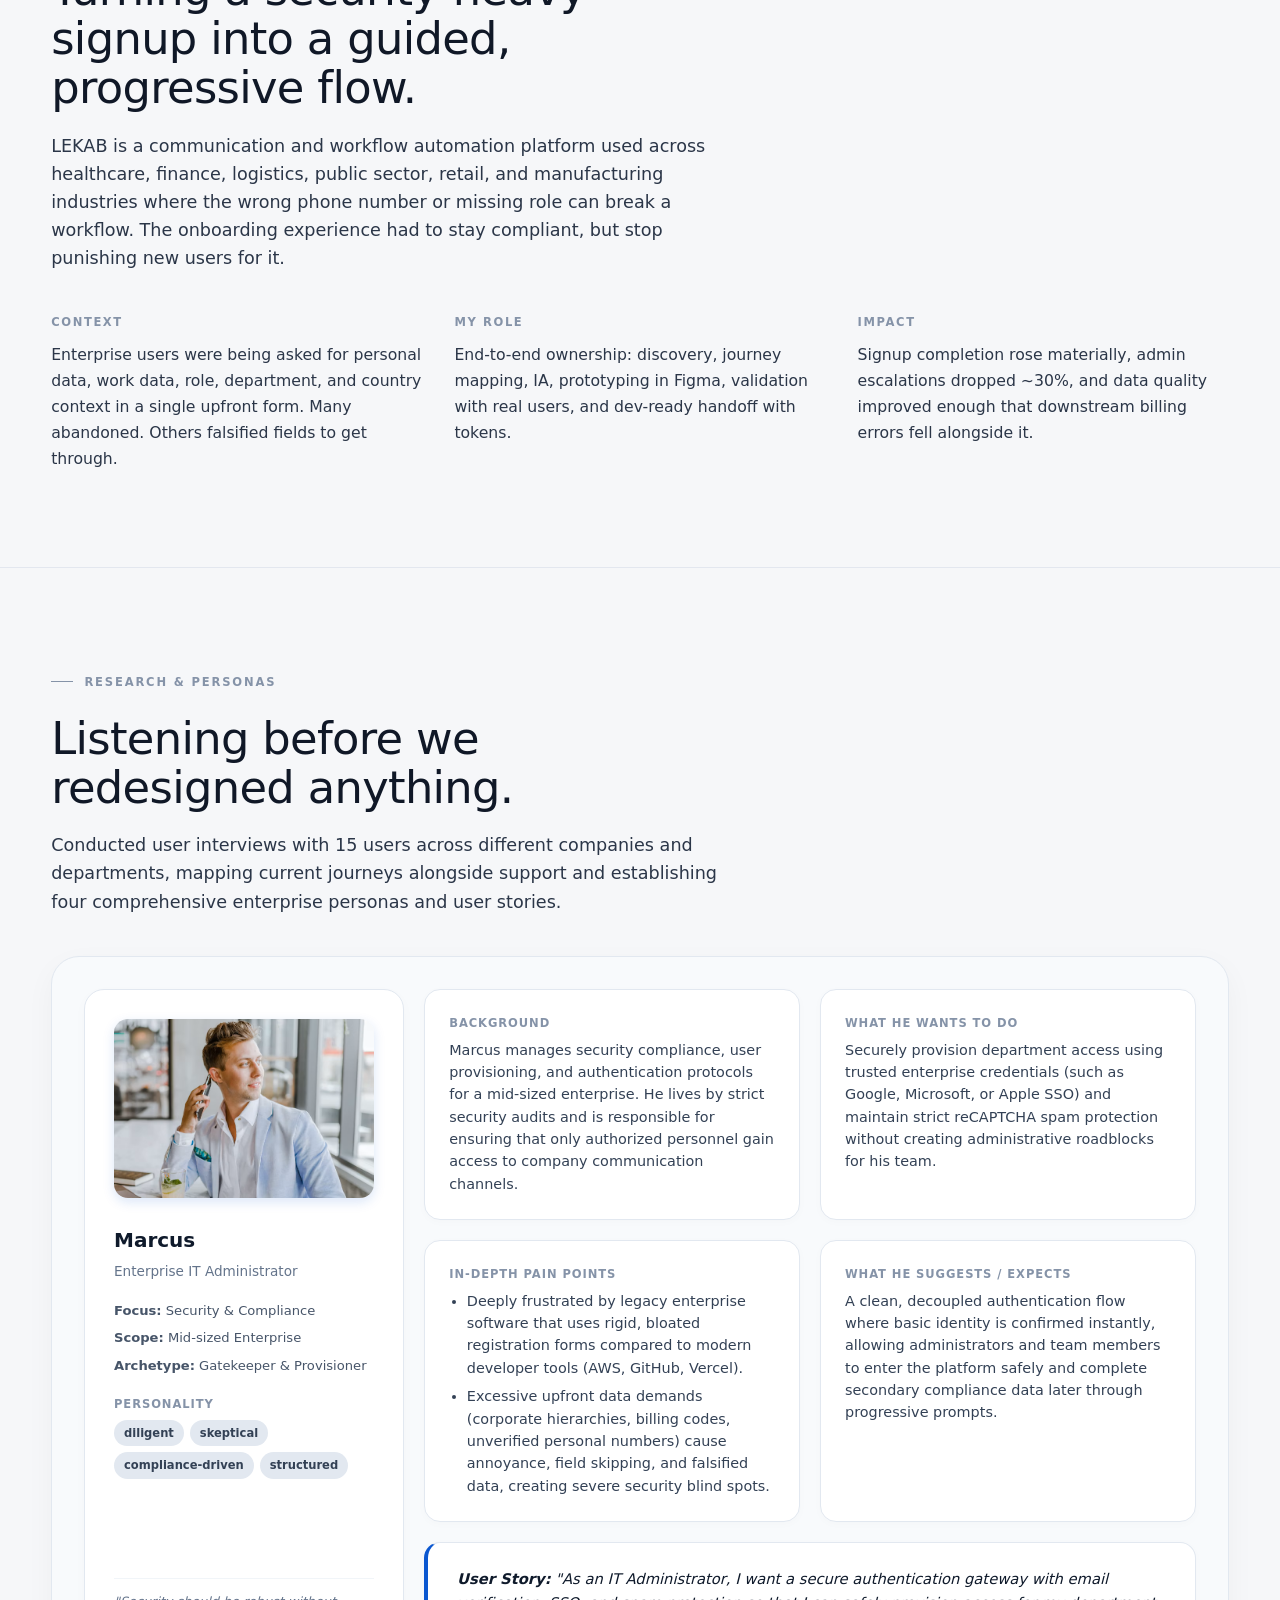
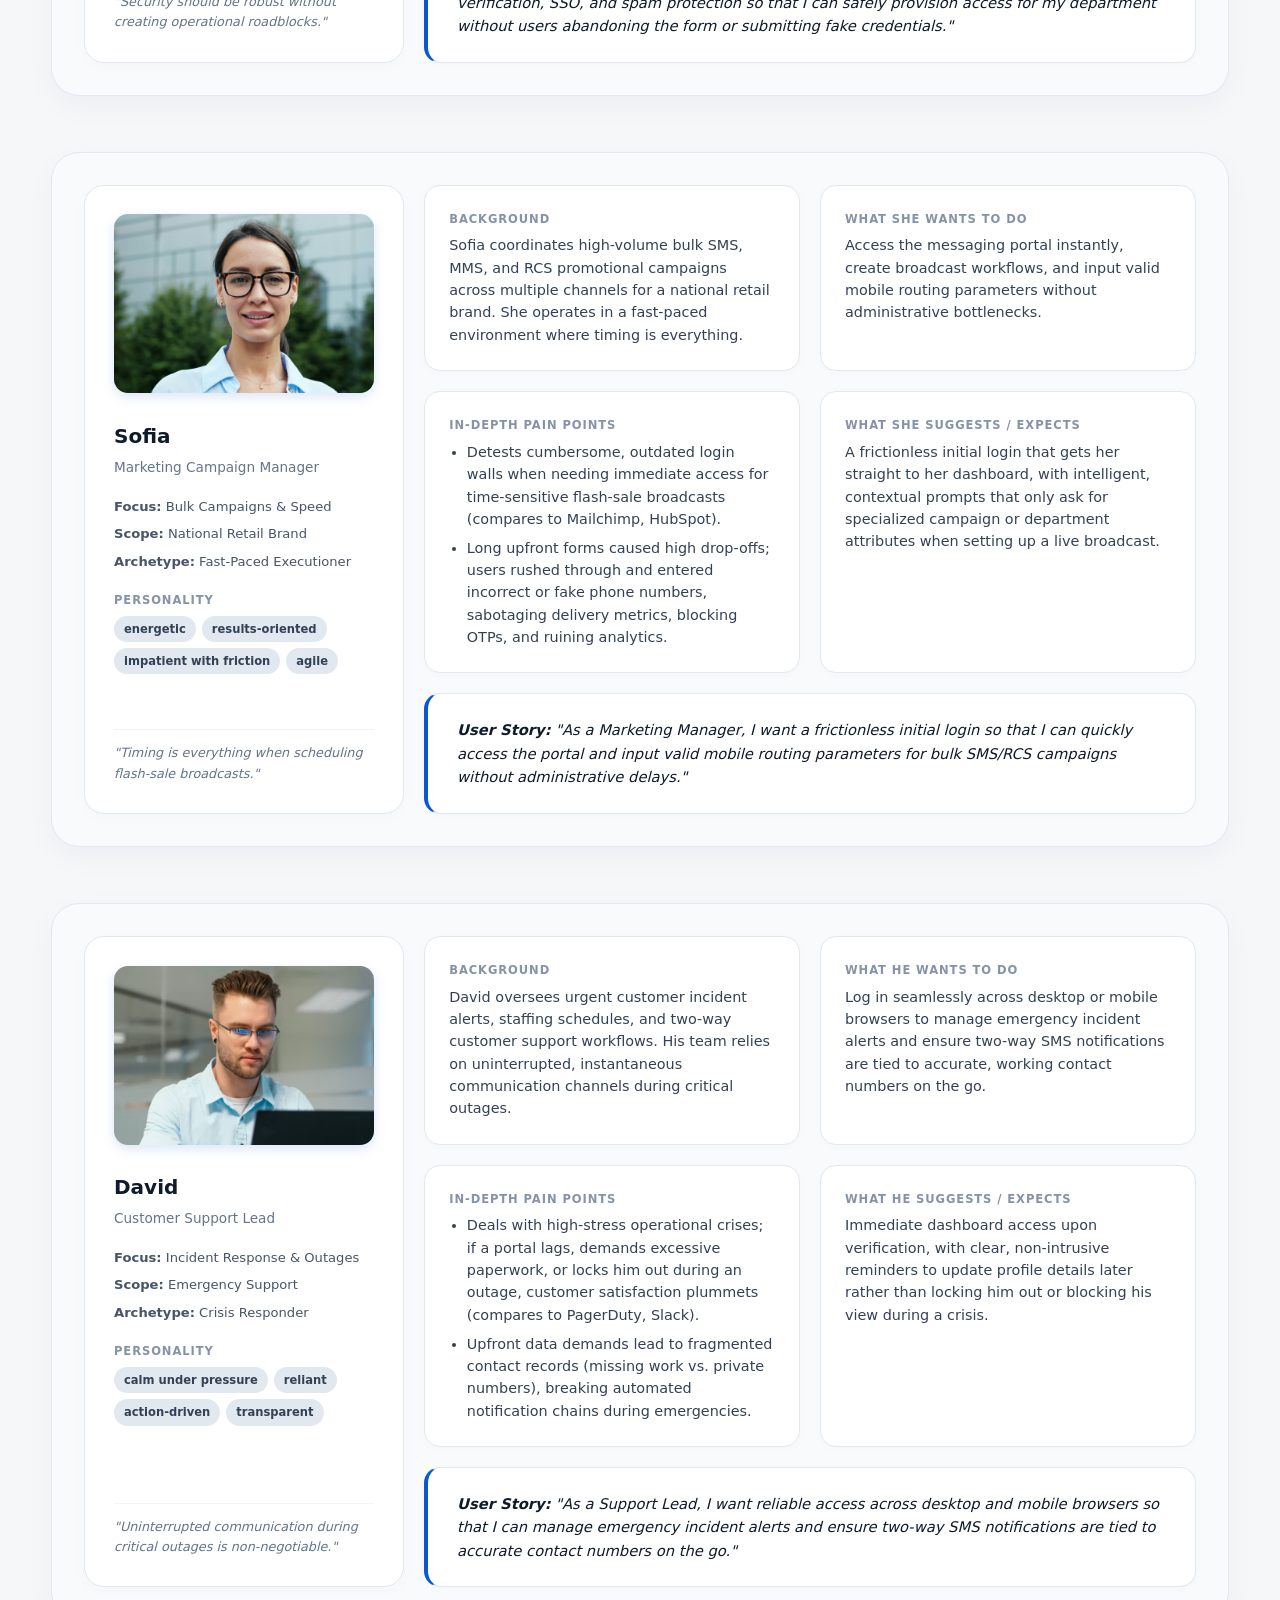
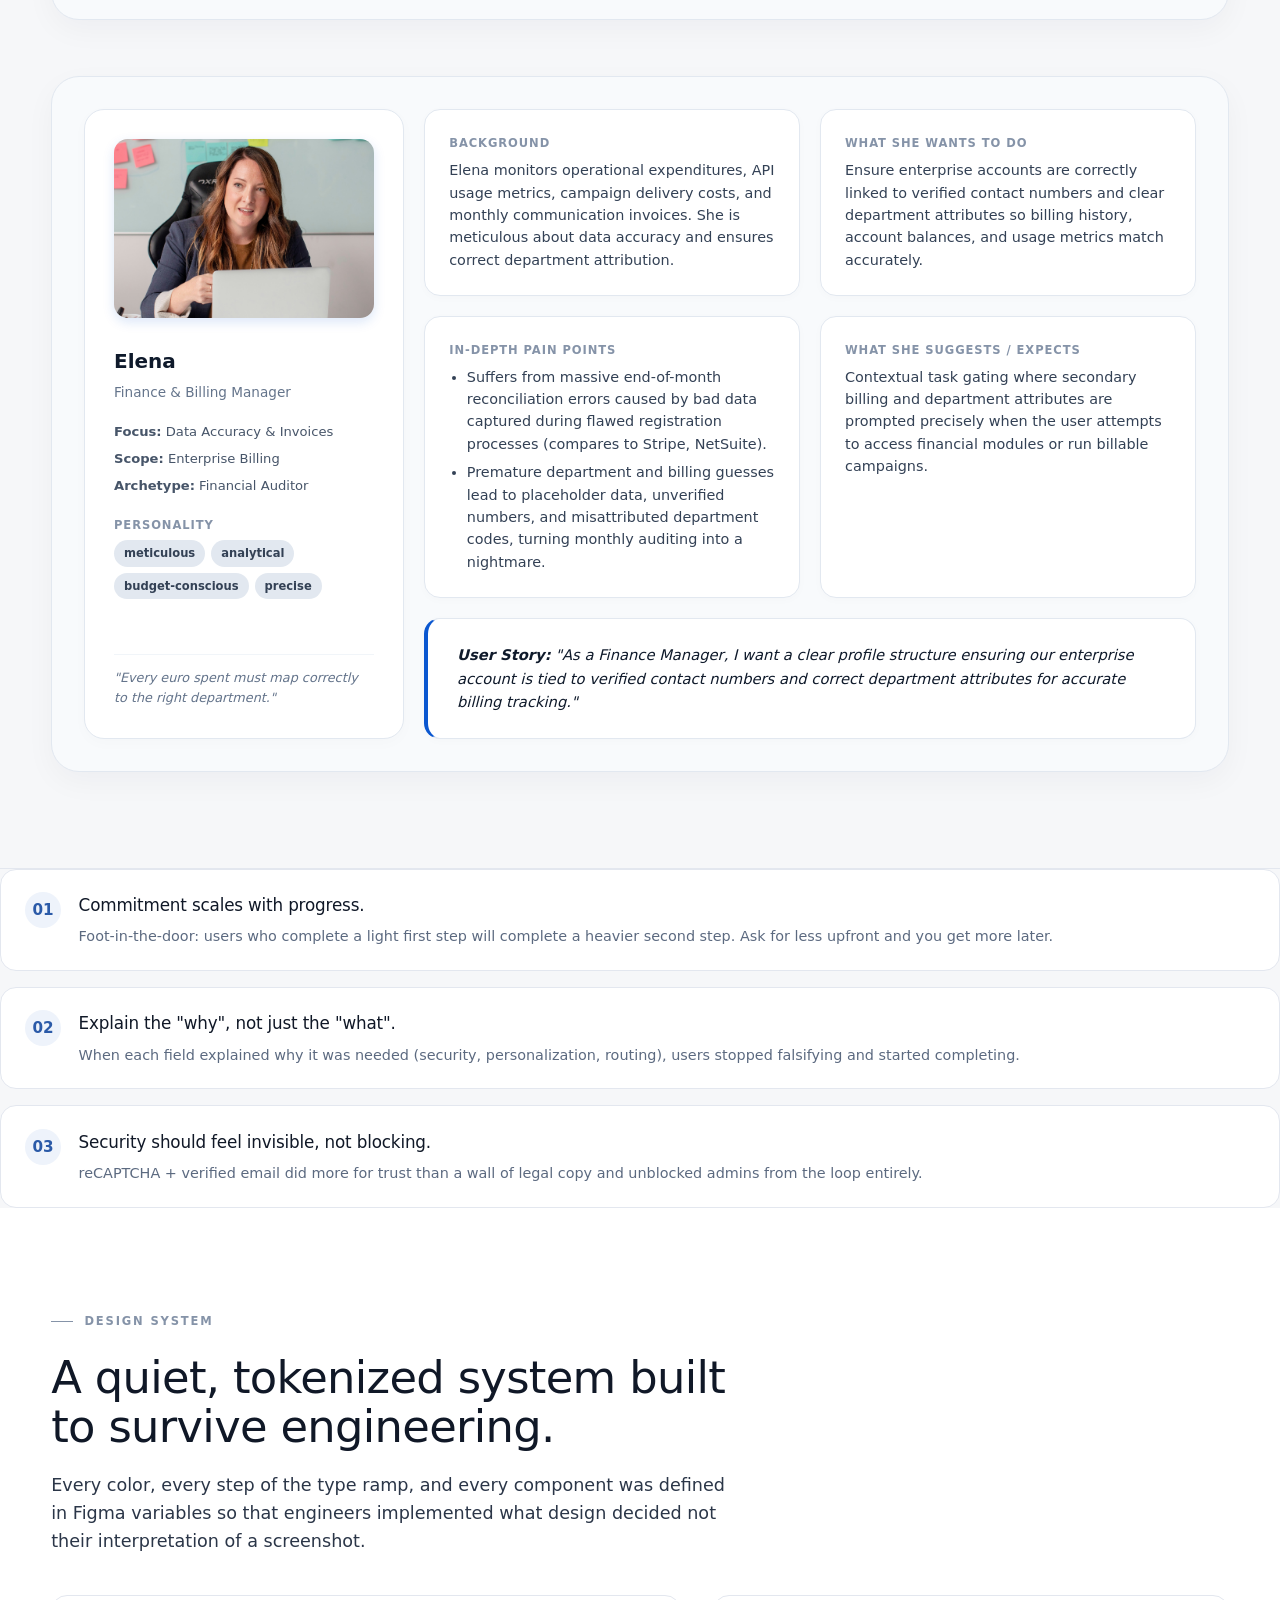
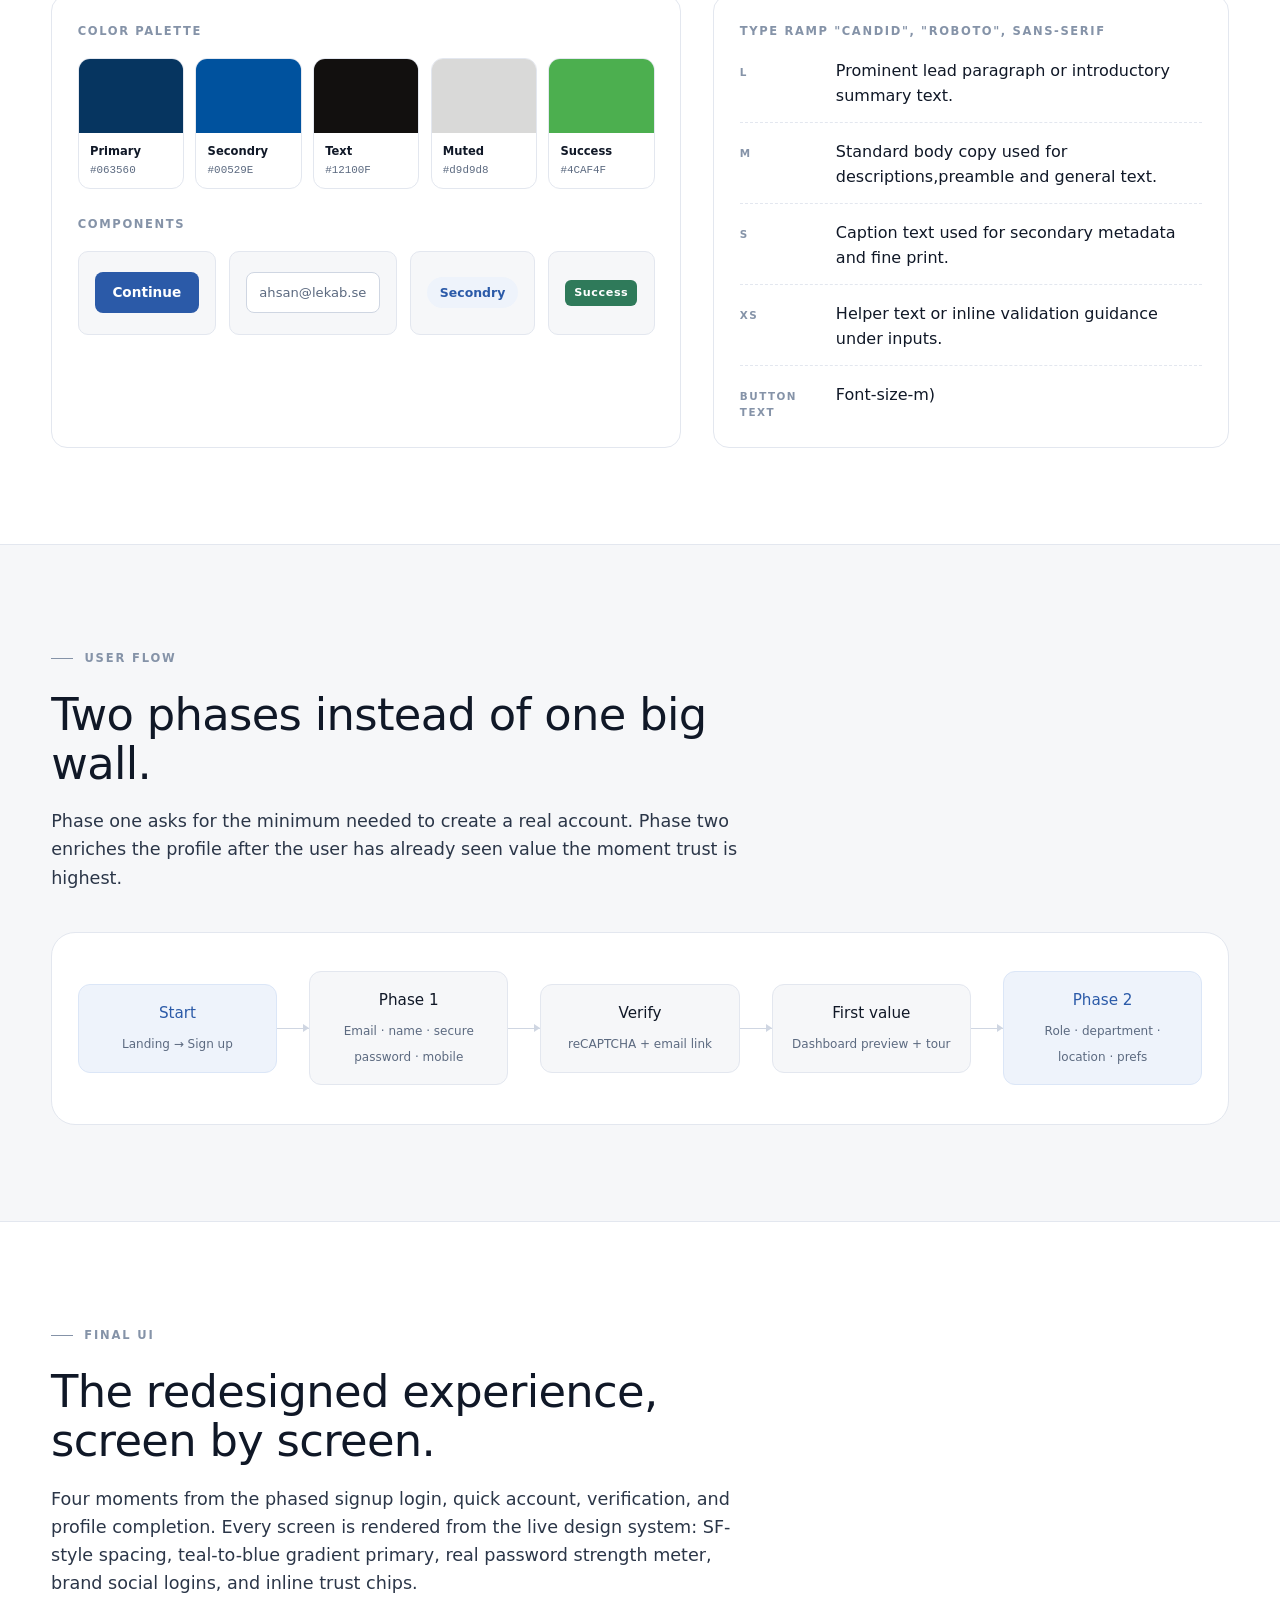
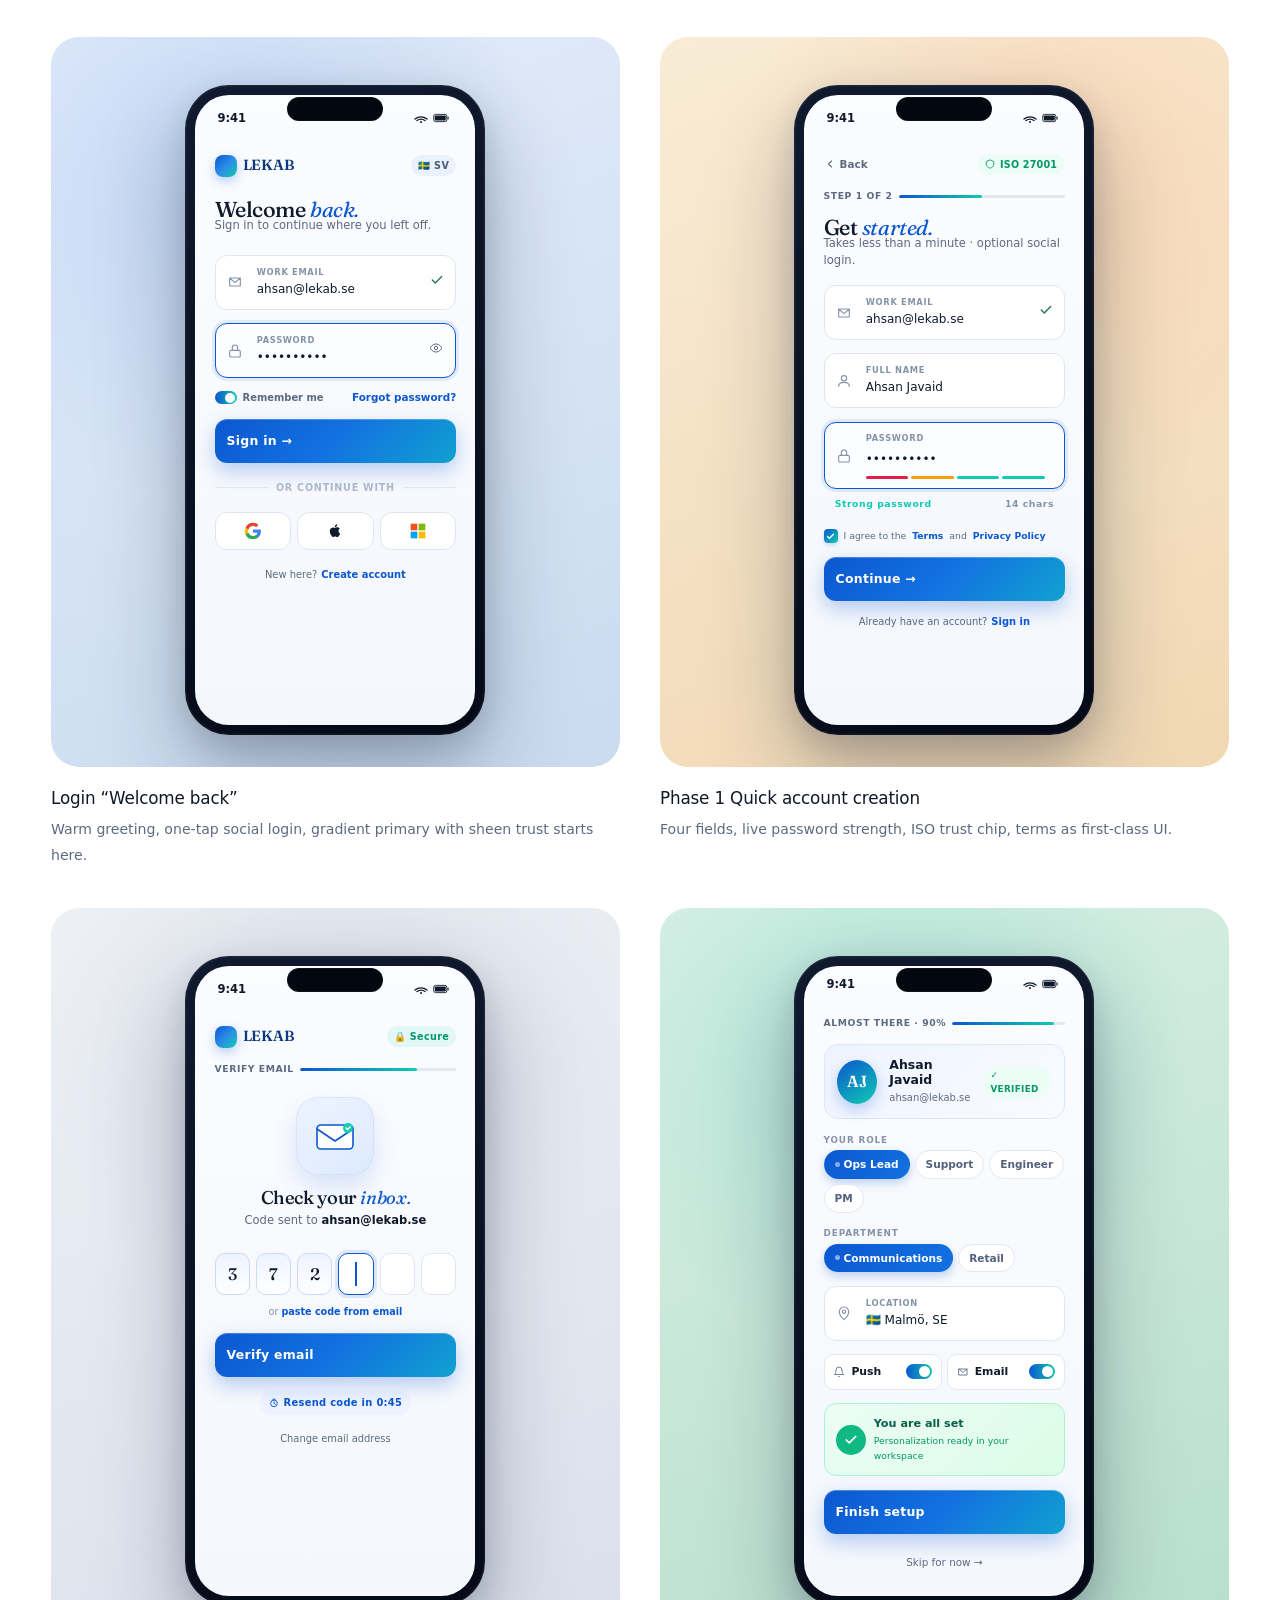
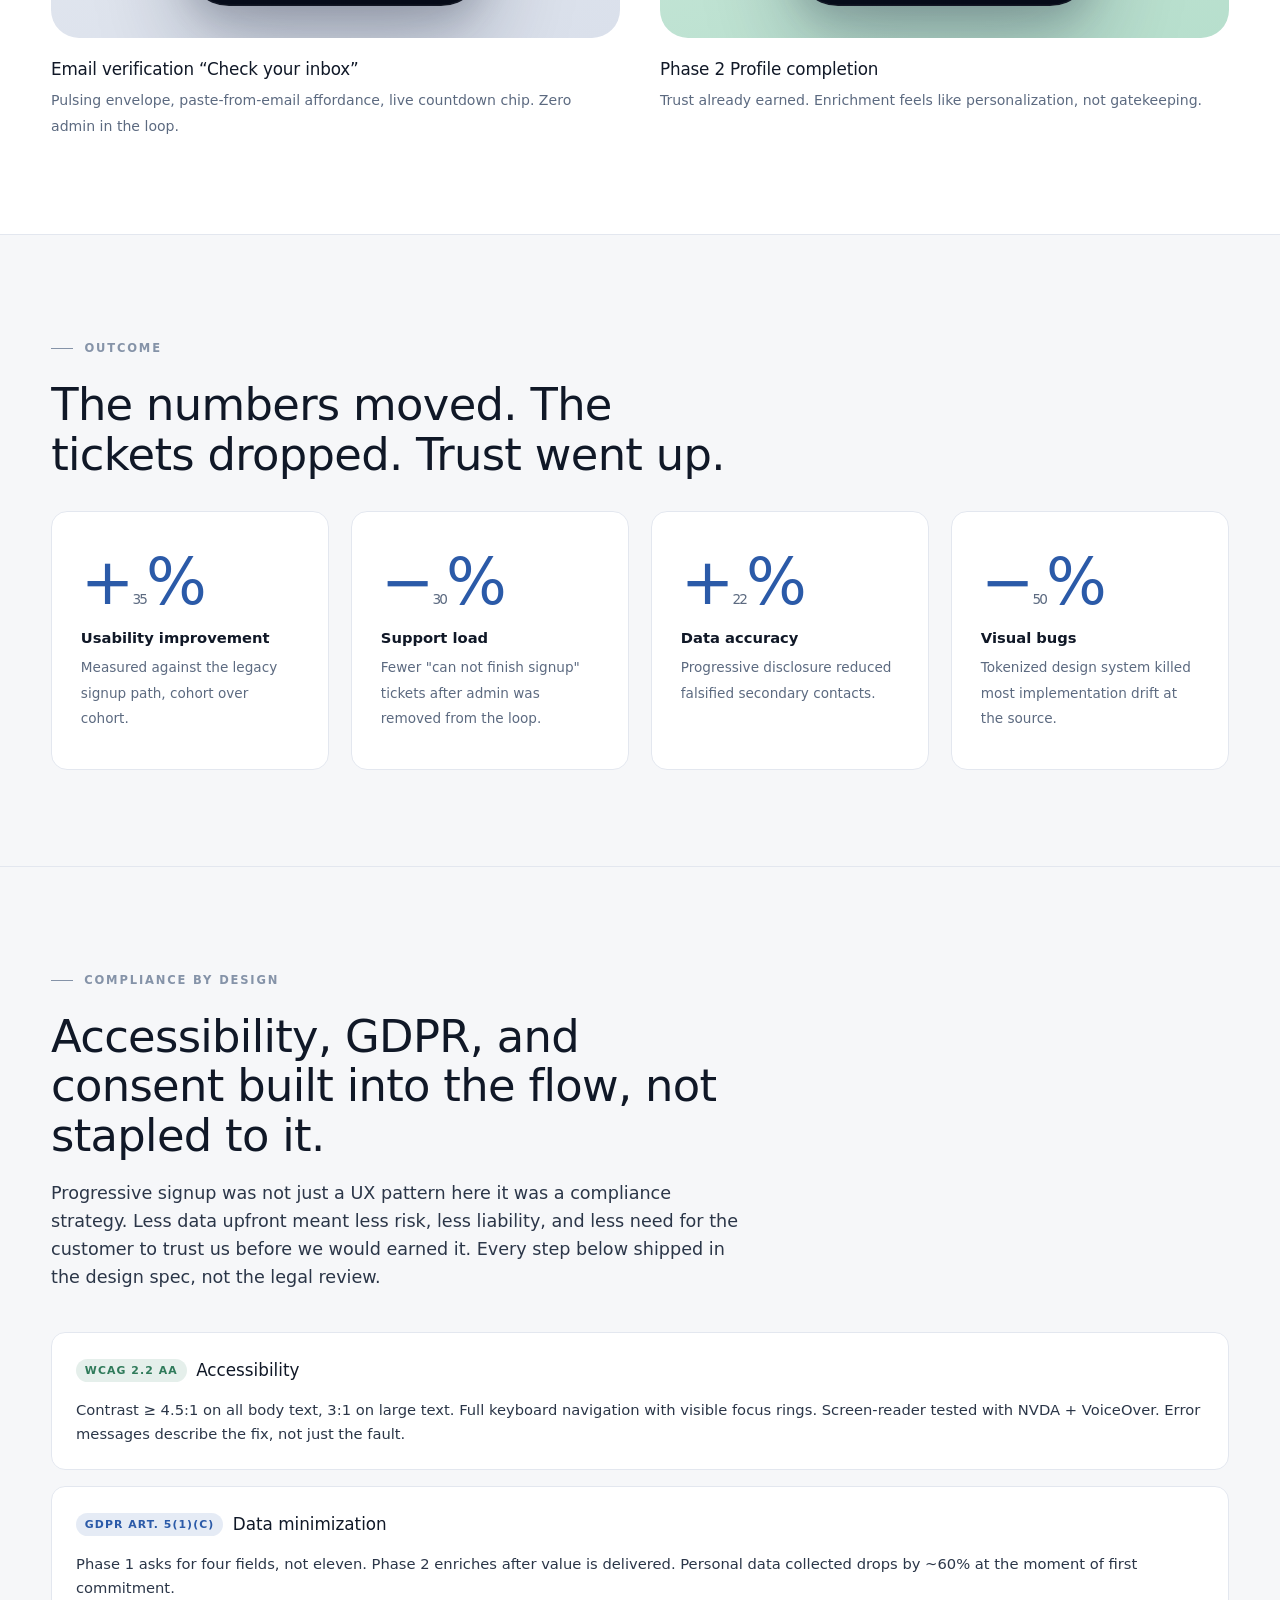
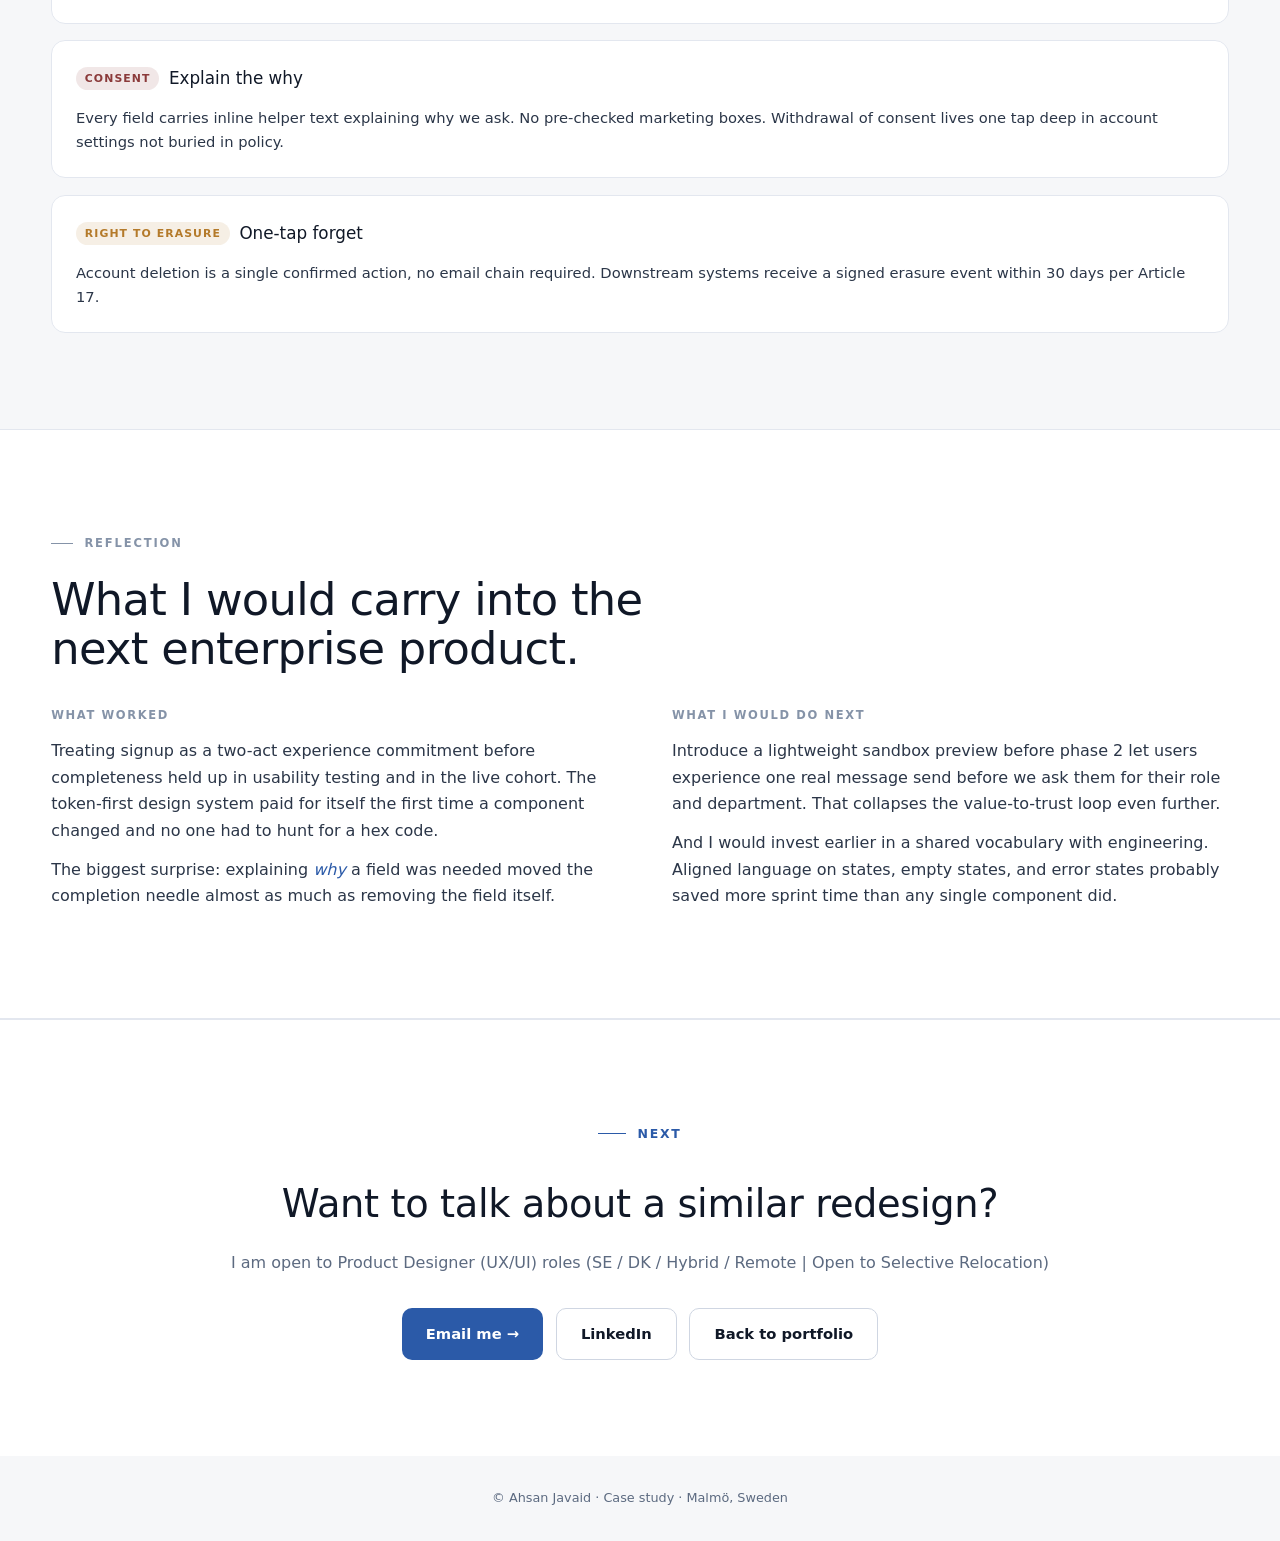
==== commit 12e29178: "Update case-study-lekab.html" ====
--- a/case-study-lekab.html
+++ b/case-study-lekab.html
@@ -1544,11 +1544,11 @@
         <div class="sys-card">
           <strong>Color palette</strong>
           <div class="swatches">
-            <div class="swatch"><div class="chip" style="background: #2b5aa8;"></div><div class="meta"><b>Primary</b><span>#2B5AA8</span></div></div>
-            <div class="swatch"><div class="chip" style="background: #dbe6f7;"></div><div class="meta"><b>Primary soft</b><span>#DBE6F7</span></div></div>
-            <div class="swatch"><div class="chip" style="background: #101827;"></div><div class="meta"><b>Ink</b><span>#101827</span></div></div>
-            <div class="swatch"><div class="chip" style="background: #5c6a80;"></div><div class="meta"><b>Muted</b><span>#5C6A80</span></div></div>
-            <div class="swatch"><div class="chip" style="background: #2f7a5a;"></div><div class="meta"><b>Success</b><span>#2F7A5A</span></div></div>
+            <div class="swatch"><div class="chip" style="background: #063560;"></div><div class="meta"><b>Primary</b><span>#063560</span></div></div>
+            <div class="swatch"><div class="chip" style="background: #00529E;"></div><div class="meta"><b>Secondry</b><span>#00529E</span></div></div>
+            <div class="swatch"><div class="chip" style="background: #12100F;"></div><div class="meta"><b>Text</b><span>#12100F</span></div></div>
+            <div class="swatch"><div class="chip" style="background: #d9d9d8;"></div><div class="meta"><b>Muted</b><span>#d9d9d8</span></div></div>
+            <div class="swatch"><div class="chip" style="background: #4CAF4F;"></div><div class="meta"><b>Success</b><span>#4CAF4F</span></div></div>
           </div>
 
           <div style="height: 1.6rem;"></div>
@@ -1556,23 +1556,21 @@
           <div class="comp-grid">
             <div class="comp"><div class="demo-btn">Continue</div></div>
             <div class="comp"><div class="demo-input">ahsan@lekab.se</div></div>
-            <div class="comp"><div class="demo-chip">Verified</div></div>
-            <div class="comp"><div class="demo-badge">ACTIVE</div></div>
+            <div class="comp"><div class="demo-chip">Secondry</div></div>
+            <div class="comp"><div class="demo-badge">Success</div></div>
           </div>
         </div>
 
         <div class="sys-card">
-          <strong>Type ramp Fraunces + Inter</strong>
-          <div class="type-ramp">
-            <div class="type-row"><div class="type-tag">Display</div><div class="type-sample display">A calmer signup.</div></div>
-            <div class="type-row"><div class="type-tag">H1</div><div class="type-sample h1">Section title</div></div>
-            <div class="type-row"><div class="type-tag">H2</div><div class="type-sample h2">Sub-section</div></div>
-            <div class="type-row"><div class="type-tag">Body</div><div class="type-sample body">Body copy for explanations, guidance, and helper text.</div></div>
-            <div class="type-row"><div class="type-tag">Caption</div><div class="type-sample caption">CAPTION · METADATA</div></div>
-          </div>
-        </div>
-
-      </div>
+          <strong>Type ramp "Candid", "Roboto", sans-serif</strong>
+              <div class="type-ramp">
+                <div class="type-row"><div class="type-tag">L</div><div class="type-sample size-l">Prominent lead paragraph or introductory summary text.</div></div>
+                <div class="type-row"><div class="type-tag">M</div><div class="type-sample size-m">Standard body copy used for descriptions,preamble  and general text.</div></div>
+                <div class="type-row"><div class="type-tag">S</div><div class="type-sample size-s">Caption text used for secondary metadata and fine print.</div></div>
+                <div class="type-row"><div class="type-tag">XS</div><div class="type-sample size-xs">Helper text or inline validation guidance under inputs.</div></div>
+                <div class="type-row"><div class="type-tag">Button text </div><div class="type-sample button-text">Font-size-m)</div>
+              </div>
+      </div>                       
     </div>
   </section>
 
